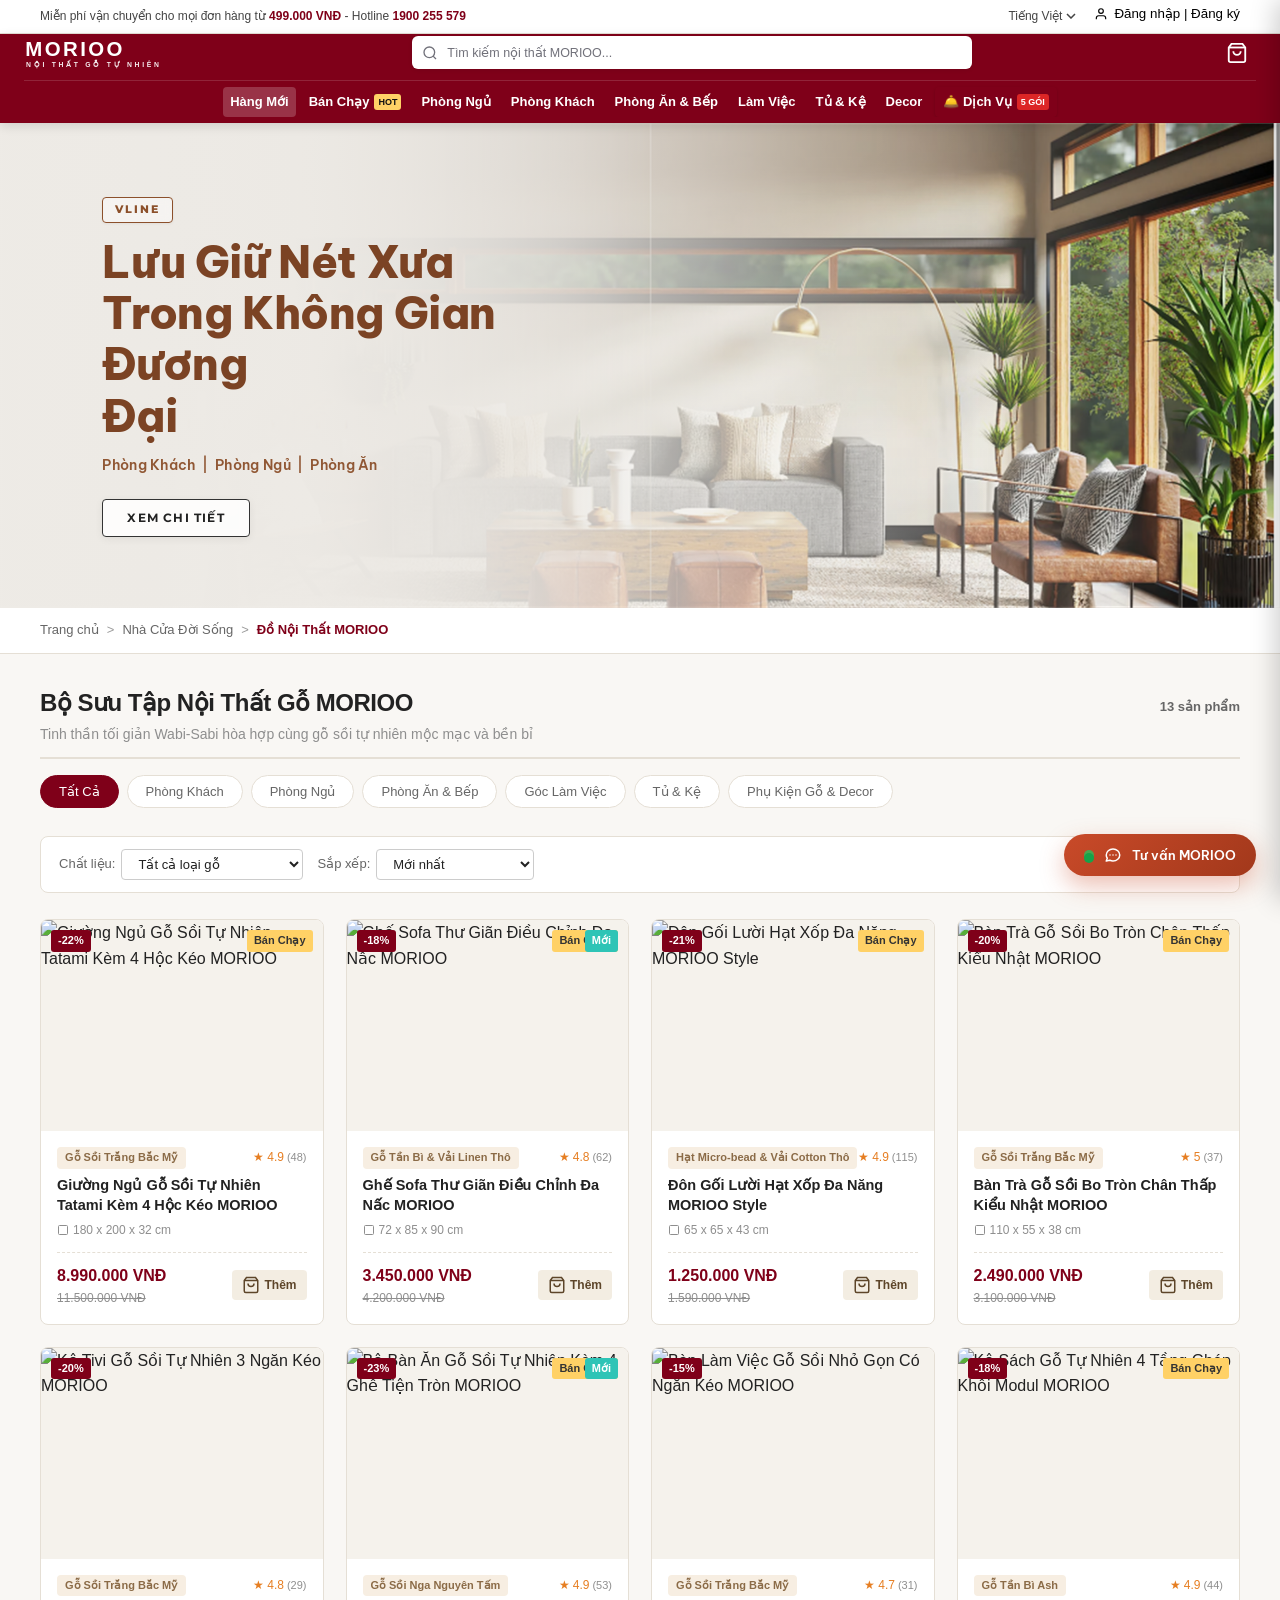
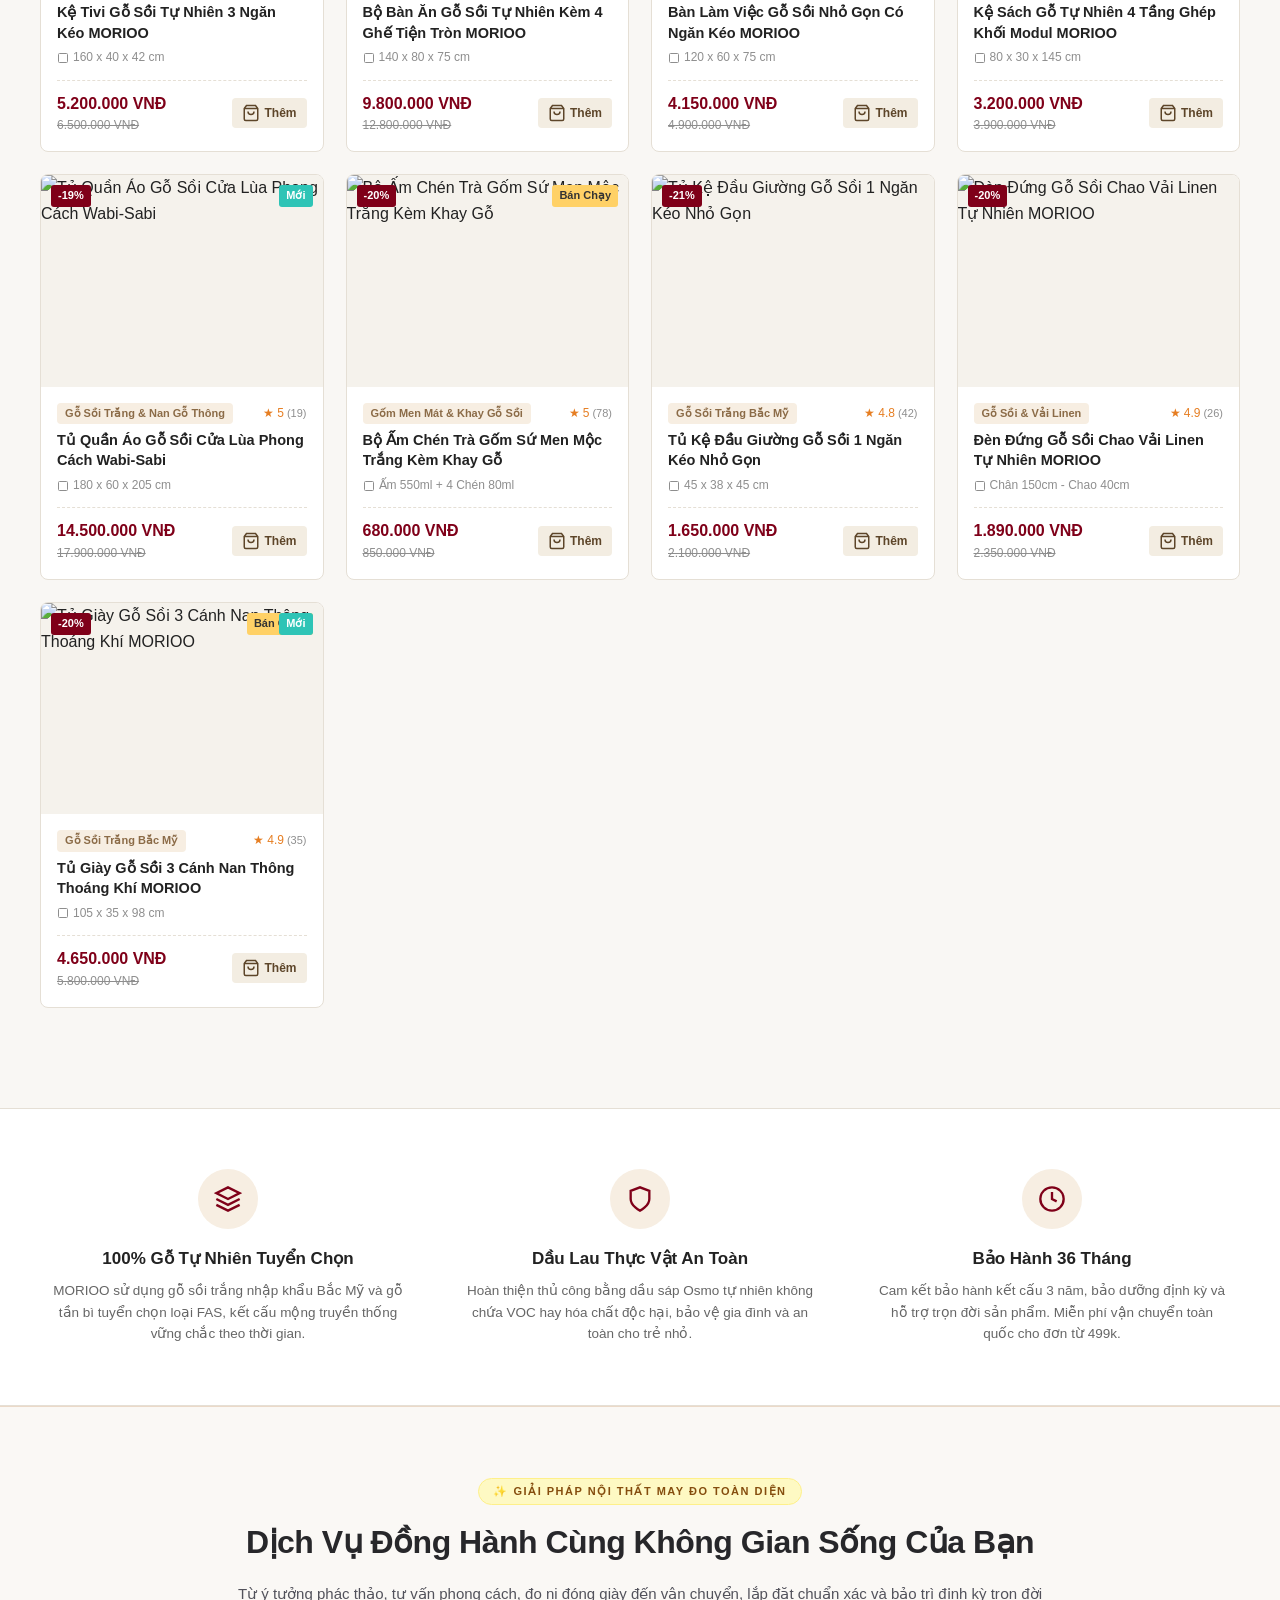
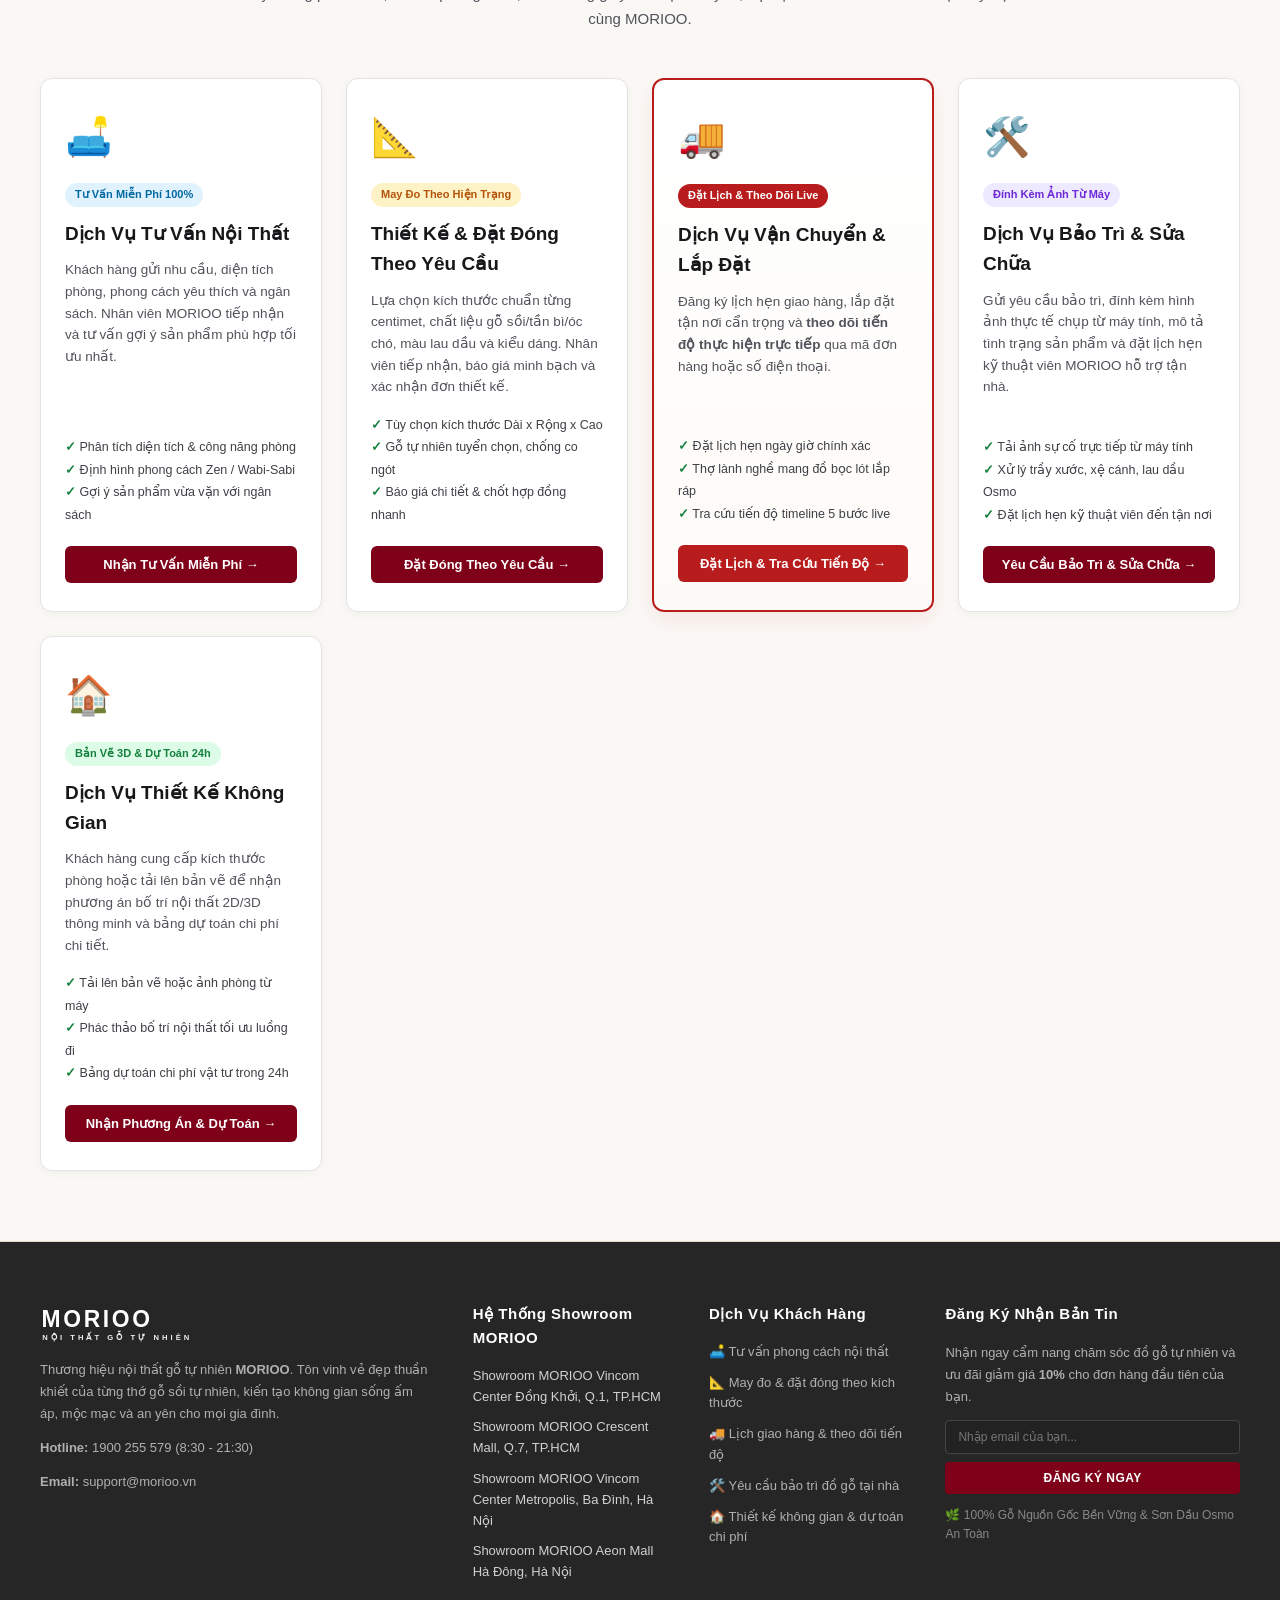
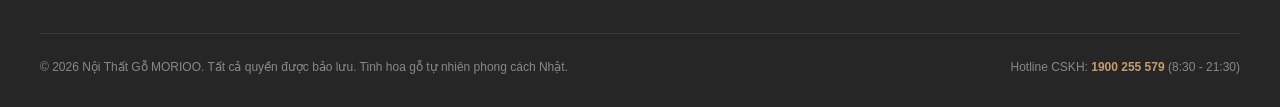
==== index.html @ edd8e212 "fix: resolve customer order showing staff identity across admin and staff portals" ====
<!DOCTYPE html>
<html lang="vi">
<head>
    <meta charset="UTF-8">
    <meta name="viewport" content="width=device-width, initial-scale=1.0">
    <title>MORIOO - Nội Thất Gỗ Tự Nhiên Chuẩn Phong Cách Tối Giản</title>
    <meta name="description" content="Khám phá bộ sưu tập nội thất gỗ sồi tự nhiên MORIOO phong cách tối giản Wabi-Sabi: giường ngủ tatami, ghế thư giãn, bàn trà, kệ tivi. Kết nối trực tiếp cơ sở dữ liệu Supabase Cloud toàn cầu.">
    <link rel="icon" type="image/svg+xml" href="assets/images/logo-morioo.svg">
    
    <!-- Google Fonts: Be Vietnam Pro & Montserrat for crisp Vietnamese typography -->
    <link rel="preconnect" href="https://fonts.googleapis.com">
    <link rel="preconnect" href="https://fonts.gstatic.com" crossorigin>
    <link href="https://fonts.googleapis.com/css2?family=Be+Vietnam+Pro:wght@400;500;600;700;800;900&family=Montserrat:wght@500;600;700;800;900&display=swap" rel="stylesheet">

    <!-- CSS Stylesheets -->
    <link rel="stylesheet" href="css/style.css">
    <link rel="stylesheet" href="css/components.css">

    <!-- Supabase JS Library (Chính thức qua CDN để kết nối Database Cloud) -->
    <script src="https://cdn.jsdelivr.net/npm/@supabase/supabase-js@2"></script>
</head>
<body>

    <!-- ==============================================================================
         1. TOP ANNOUNCEMENT BAR
         ============================================================================== -->
    <aside class="top-bar">
        <div class="container">
            <div class="top-announcement">
                <span>Miễn phí vận chuyển cho mọi đơn hàng từ <span class="highlight">499.000 VNĐ</span> - Hotline <a href="tel:1900255579" class="highlight">1900 255 579</a></span>
            </div>
            <div class="top-bar-right">
                <div class="top-lang-select" title="Chọn ngôn ngữ">
                    <span>Tiếng Việt</span>
                    <svg width="10" height="6" viewBox="0 0 10 6" fill="none" stroke="currentColor" stroke-width="1.5">
                        <path d="M1 1L5 5L9 1"/>
                    </svg>
                </div>
                <div class="top-auth-wrapper" id="topAuthWrapper">
                    <!-- Nút khi chưa đăng nhập -->
                    <button class="top-auth-link btn-open-auth-modal" id="btnOpenAuthModal" data-role="customer" title="Đăng nhập hoặc Đăng ký">
                        <svg width="14" height="14" viewBox="0 0 24 24" fill="none" stroke="currentColor" stroke-width="2">
                            <path d="M20 21v-2a4 4 0 0 0-4-4H8a4 4 0 0 0-4 4v2"></path>
                            <circle cx="12" cy="7" r="4"></circle>
                        </svg>
                        <span>Đăng nhập | Đăng ký</span>
                    </button>

                    <!-- Dropdown khi đã đăng nhập -->
                    <div class="user-dropdown" id="userDropdown" style="display:none;">
                        <button class="user-dropdown-btn" id="userDropdownBtn">
                            <span id="userRoleIcon">👤</span>
                            <span id="userDisplayName">Khách hàng</span>
                            <span class="user-badge" id="userRoleBadge">Khách</span>
                            <svg width="9" height="5" viewBox="0 0 10 6" fill="none" stroke="currentColor" stroke-width="1.5"><path d="M1 1L5 5L9 1"/></svg>
                        </button>
                        <div class="user-dropdown-menu" id="userDropdownMenu">
                            <!-- Khách hàng -->
                            <div id="customerMenuLinks">
                                <a href="#" id="btnOpenCustomerOrders">📦 Đơn hàng của tôi</a>
                            </div>
                            <!-- Nhân viên -->
                            <div id="staffMenuLinks" style="display:none;">
                                <a href="staff.html" style="font-weight:700; color:#0284c7;">💼 Đến Trang Nhân Viên</a>
                            </div>
                            <!-- Admin tối cao (Chỉ Admin mới thấy khi đăng nhập) -->
                            <div id="adminMenuLinks" style="display:none;">
                                <a href="admin.html" style="font-weight:700; color:var(--brand-red);">👑 Đến Trang Quản Trị Admin</a>
                                <a href="staff.html" style="color:#0284c7;">💼 Chuyển Xem Cổng Nhân Viên</a>
                                <a href="#" class="btn-open-supabase-setup" style="color:#555; font-size:12px; display:block; margin-top:4px;">⚙️ Cấu Hình Database Cloud</a>
                            </div>
                            <div class="dropdown-divider"></div>
                            <a href="#" id="btnLogout">Đăng xuất</a>
                        </div>
                    </div>
                </div>
            </div>
        </div>
    </aside>

    <!-- ==============================================================================
         2. MAIN RED HEADER BAR (MÀU ĐỎ ĐẶC TRƯNG MORIOO)
         ============================================================================== -->
    <header class="main-header">
        <div class="container header-inner">
            <!-- Brand Logo MORIOO -->
            <a href="#" class="brand-logo" title="MORIOO - Nội Thất Gỗ Tự Nhiên">
                <img src="assets/images/logo-morioo.svg" alt="MORIOO Logo" width="165" height="42">
            </a>

            <!-- Navigation Links -->
            <nav>
                <ul class="nav-menu">
                    <li><a href="#catalog" class="nav-link-item active" data-category="all">Hàng Mới</a></li>
                    <li><a href="#catalog" class="nav-link-item" data-category="phong-khach">Bán Chạy <span class="badge-hot">HOT</span></a></li>
                    <li><a href="#catalog" class="nav-link-item" data-category="phong-ngu">Phòng Ngủ</a></li>
                    <li><a href="#catalog" class="nav-link-item" data-category="phong-khach">Phòng Khách</a></li>
                    <li><a href="#catalog" class="nav-link-item" data-category="phong-an">Phòng Ăn & Bếp</a></li>
                    <li><a href="#catalog" class="nav-link-item" data-category="lam-viec">Làm Việc</a></li>
                    <li><a href="#catalog" class="nav-link-item" data-category="tu-ke">Tủ & Kệ</a></li>
                    <li><a href="#catalog" class="nav-link-item" data-category="decor">Decor</a></li>
                    <li><a href="#servicesSection" class="nav-link-item nav-services-pill">🛎️ Dịch Vụ <span class="badge-hot" style="background:#dc2626; color:#fff;">5 GÓI</span></a></li>
                </ul>
            </nav>

            <!-- Search Bar -->
            <div class="header-search">
                <span class="search-icon-left">
                    <svg width="16" height="16" viewBox="0 0 24 24" fill="none" stroke="currentColor" stroke-width="2">
                        <circle cx="11" cy="11" r="8"></circle>
                        <line x1="21" y1="21" x2="16.65" y2="16.65"></line>
                    </svg>
                </span>
                <input type="text" id="searchInput" class="search-input-box" placeholder="Tìm kiếm nội thất MORIOO..." autocomplete="off">
                <button type="button" id="searchClear" class="search-clear-btn" title="Xóa tìm kiếm">×</button>
            </div>

            <!-- Header Actions -->
            <div class="header-actions">
                <button class="btn-header-cart btn-cart-toggle" title="Giỏ hàng">
                    <svg width="22" height="22" viewBox="0 0 24 24" fill="none" stroke="currentColor" stroke-width="2">
                        <path d="M6 2L3 6v14a2 2 0 0 0 2 2h14a2 2 0 0 0 2-2V6l-3-4z"></path>
                        <line x1="3" y1="6" x2="21" y2="6"></line>
                        <path d="M16 10a4 4 0 0 1-8 0"></path>
                    </svg>
                    <span class="cart-count-badge" id="headerCartBadge">0</span>
                </button>
            </div>
        </div>
    </header>

    <!-- ==============================================================================
         3. HERO ROOM SHOWCASE (BỘ SƯU TẬP VLINE - LƯU GIỮ NÉT XƯA TRONG KHÔNG GIAN ĐƯƠNG ĐẠI)
         ============================================================================== -->
    <section class="hero-showcase" id="heroShowcase">
        <div class="hero-banner-container">
            <!-- Background Image -->
            <img src="assets/images/hero-room-banner.png" alt="Không gian phòng khách nội thất đương đại MORIOO - Lưu giữ nét xưa trong không gian đương đại" class="hero-banner-img">
            
            <!-- Soft mist gradient overlay -->
            <div class="hero-gradient-overlay"></div>

            <!-- Content Card overlay (Crisp typography & Interactive button) -->
            <div class="hero-content-overlay">
                <div class="hero-text-card">
                    <!-- VLINE Badge -->
                    <div class="hero-vline-badge">VLINE</div>

                    <!-- Main Heading (Crisp & High-Contrast) -->
                    <h1 class="hero-headline">
                        Lưu Giữ Nét Xưa<br>
                        Trong Không Gian Đương<br>
                        Đại
                    </h1>

                    <!-- Categories / Subtitle -->
                    <p class="hero-subline">
                        Phòng Khách &nbsp;|&nbsp; Phòng Ngủ &nbsp;|&nbsp; Phòng Ăn
                    </p>

                    <!-- Interactive Action Button (Crisp & Hover Effect) -->
                    <div class="hero-action-row">
                        <a href="#catalogSection" class="hero-cta-btn" id="heroCtaBtn">
                            XEM CHI TIẾT
                        </a>
                    </div>
                </div>
            </div>
        </div>
    </section>

    <!-- ==============================================================================
         4. BREADCRUMB
         ============================================================================== -->
    <div class="breadcrumb-section">
        <div class="container">
            <nav class="breadcrumb-list">
                <a href="#">Trang chủ</a>
                <span class="breadcrumb-sep">&gt;</span>
                <a href="#">Nhà Cửa Đời Sống</a>
                <span class="breadcrumb-sep">&gt;</span>
                <span class="breadcrumb-current">Đồ Nội Thất MORIOO</span>
            </nav>
        </div>
    </div>

    <!-- ==============================================================================
         6. CATALOG & PRODUCT GRID
         ============================================================================== -->
    <main class="catalog-section" id="catalogSection">
        <div class="container">
            <!-- Header Catalog -->
            <div class="catalog-header">
                <div class="catalog-title-row">
                    <div>
                        <h1 class="catalog-title">Bộ Sưu Tập Nội Thất Gỗ MORIOO</h1>
                        <p class="catalog-subtitle">Tinh thần tối giản Wabi-Sabi hòa hợp cùng gỗ sồi tự nhiên mộc mạc và bền bỉ</p>
                    </div>
                    <span class="product-count-label" id="productCount">12 sản phẩm</span>
                </div>

                <!-- Category Tabs -->
                <div class="category-tabs-bar">
                    <button class="cat-tab active" data-category="all">Tất Cả</button>
                    <button class="cat-tab" data-category="phong-khach">Phòng Khách</button>
                    <button class="cat-tab" data-category="phong-ngu">Phòng Ngủ</button>
                    <button class="cat-tab" data-category="phong-an">Phòng Ăn & Bếp</button>
                    <button class="cat-tab" data-category="lam-viec">Góc Làm Việc</button>
                    <button class="cat-tab" data-category="tu-ke">Tủ & Kệ</button>
                    <button class="cat-tab" data-category="decor">Phụ Kiện Gỗ & Decor</button>
                </div>

                <!-- Controls Bar -->
                <div class="catalog-controls">
                    <div class="filter-group">
                        <div class="filter-item">
                            <span>Chất liệu:</span>
                            <select id="woodTypeFilter" class="filter-select">
                                <option value="all">Tất cả loại gỗ</option>
                                <option value="Sồi">Gỗ Sồi Trắng Bắc Mỹ</option>
                                <option value="Tần Bì">Gỗ Tần Bì Ash</option>
                                <option value="Thông">Gỗ Thông Tự Nhiên</option>
                                <option value="Linen">Vải Linen & Cotton Thô</option>
                            </select>
                        </div>
                        <div class="filter-item">
                            <span>Sắp xếp:</span>
                            <select id="sortSelect" class="filter-select">
                                <option value="default">Mới nhất</option>
                                <option value="bestseller">Bán chạy nhất</option>
                                <option value="price-asc">Giá: Thấp đến Cao</option>
                                <option value="price-desc">Giá: Cao đến Thấp</option>
                                <option value="rating">Đánh giá cao nhất</option>
                            </select>
                        </div>
                    </div>

                    
                </div>
            </div>

            <!-- Product Grid Container -->
            <div class="product-grid" id="productGrid">
                <!-- Tự động kết xuất bởi app.js -->
            </div>
        </div>
    </main>

    <!-- ==============================================================================
         7. PHILOSOPHY SECTION (TRIẾT LÝ GỖ MORIOO)
         ============================================================================== -->
    <section class="philosophy-section">
        <div class="container">
            <div class="philosophy-grid">
                <div class="philo-item">
                    <div class="philo-icon">
                        <svg width="28" height="28" viewBox="0 0 24 24" fill="none" stroke="currentColor" stroke-width="2">
                            <path d="M12 2L2 7l10 5 10-5-10-5zM2 17l10 5 10-5M2 12l10 5 10-5"></path>
                        </svg>
                    </div>
                    <h3>100% Gỗ Tự Nhiên Tuyển Chọn</h3>
                    <p>MORIOO sử dụng gỗ sồi trắng nhập khẩu Bắc Mỹ và gỗ tần bì tuyển chọn loại FAS, kết cấu mộng truyền thống vững chắc theo thời gian.</p>
                </div>
                <div class="philo-item">
                    <div class="philo-icon">
                        <svg width="28" height="28" viewBox="0 0 24 24" fill="none" stroke="currentColor" stroke-width="2">
                            <path d="M12 22s8-4 8-10V5l-8-3-8 3v7c0 6 8 10 8 10z"></path>
                        </svg>
                    </div>
                    <h3>Dầu Lau Thực Vật An Toàn</h3>
                    <p>Hoàn thiện thủ công bằng dầu sáp Osmo tự nhiên không chứa VOC hay hóa chất độc hại, bảo vệ gia đình và an toàn cho trẻ nhỏ.</p>
                </div>
                <div class="philo-item">
                    <div class="philo-icon">
                        <svg width="28" height="28" viewBox="0 0 24 24" fill="none" stroke="currentColor" stroke-width="2">
                            <circle cx="12" cy="12" r="10"></circle>
                            <polyline points="12 6 12 12 16 14"></polyline>
                        </svg>
                    </div>
                    <h3>Bảo Hành 36 Tháng</h3>
                    <p>Cam kết bảo hành kết cấu 3 năm, bảo dưỡng định kỳ và hỗ trợ trọn đời sản phẩm. Miễn phí vận chuyển toàn quốc cho đơn từ 499k.</p>
                </div>
            </div>
        </div>
    </section>

    <!-- ==============================================================================
         8. DỊCH VỤ NỘI THẤT MAY ĐO & ĐỒNG HÀNH TOÀN DIỆN CÙNG MORIOO (5 DỊCH VỤ)
         ============================================================================== -->
    <section class="services-suite-section" id="servicesSection" style="padding: 70px 0; background: #faf8f5; border-top: 1px solid #ebd9c8; border-bottom: 1px solid #ebd9c8;">
        <div class="container">
            <div style="text-align: center; max-width: 820px; margin: 0 auto 46px;">
                <span style="display:inline-block; font-size:11px; font-weight:800; letter-spacing:1.5px; text-transform:uppercase; color:#854d0e; background:#fef9c3; border:1px solid #fef08a; padding:4px 14px; border-radius:20px; margin-bottom:12px;">
                    ✨ GIẢI PHÁP NỘI THẤT MAY ĐO TOÀN DIỆN
                </span>
                <h2 style="font-size: 32px; font-weight: 800; color: #27272a; margin-bottom: 12px; letter-spacing: -0.5px;">
                    Dịch Vụ Đồng Hành Cùng Không Gian Sống Của Bạn
                </h2>
                <p style="font-size: 15px; color: #52525b; line-height: 1.7; margin: 0;">
                    Từ ý tưởng phác thảo, tư vấn phong cách, đo ni đóng giày đến vận chuyển, lắp đặt chuẩn xác và bảo trì định kỳ trọn đời cùng MORIOO.
                </p>
            </div>

            <div style="display: grid; grid-template-columns: repeat(auto-fit, minmax(280px, 1fr)); gap: 24px;">
                <!-- Dịch vụ 1: Tư vấn nội thất -->
                <div class="service-suite-card" style="background:#fff; border-radius:12px; border:1px solid #e4e4e7; padding:28px 24px; display:flex; flex-direction:column; box-shadow:0 2px 8px rgba(0,0,0,0.04); transition:all 0.25s ease;">
                    <div style="font-size: 38px; margin-bottom: 16px;">🛋️</div>
                    <span style="display:inline-block; align-self:flex-start; font-size:11px; font-weight:700; color:#0369a1; background:#e0f2fe; padding:3px 10px; border-radius:12px; margin-bottom:12px;">
                        Tư Vấn Miễn Phí 100%
                    </span>
                    <h3 style="font-size: 19px; font-weight: 800; color: #18181b; margin-bottom: 10px;">Dịch Vụ Tư Vấn Nội Thất</h3>
                    <p style="font-size: 13.5px; color: #52525b; line-height: 1.6; margin-bottom: 16px; flex-grow: 1;">
                        Khách hàng gửi nhu cầu, diện tích phòng, phong cách yêu thích và ngân sách. Nhân viên MORIOO tiếp nhận và tư vấn gợi ý sản phẩm phù hợp tối ưu nhất.
                    </p>
                    <ul style="list-style:none; padding:0; margin:0 0 20px; font-size:12.5px; color:#3f3f46; line-height:1.8;">
                        <li><strong style="color:#15803d;">✓</strong> Phân tích diện tích & công năng phòng</li>
                        <li><strong style="color:#15803d;">✓</strong> Định hình phong cách Zen / Wabi-Sabi</li>
                        <li><strong style="color:#15803d;">✓</strong> Gợi ý sản phẩm vừa vặn với ngân sách</li>
                    </ul>
                    <button type="button" onclick="window.openServiceModal('tu-van')" class="btn-brand-primary" style="width:100%; padding:11px; border-radius:6px; font-weight:700; font-size:13px; text-align:center;">
                        Nhận Tư Vấn Miễn Phí →
                    </button>
                </div>

                <!-- Dịch vụ 2: Thiết kế và đặt đóng theo yêu cầu -->
                <div class="service-suite-card" style="background:#fff; border-radius:12px; border:1px solid #e4e4e7; padding:28px 24px; display:flex; flex-direction:column; box-shadow:0 2px 8px rgba(0,0,0,0.04); transition:all 0.25s ease;">
                    <div style="font-size: 38px; margin-bottom: 16px;">📐</div>
                    <span style="display:inline-block; align-self:flex-start; font-size:11px; font-weight:700; color:#b45309; background:#fef3c7; padding:3px 10px; border-radius:12px; margin-bottom:12px;">
                        May Đo Theo Hiện Trạng
                    </span>
                    <h3 style="font-size: 19px; font-weight: 800; color: #18181b; margin-bottom: 10px;">Thiết Kế & Đặt Đóng Theo Yêu Cầu</h3>
                    <p style="font-size: 13.5px; color: #52525b; line-height: 1.6; margin-bottom: 16px; flex-grow: 1;">
                        Lựa chọn kích thước chuẩn từng centimet, chất liệu gỗ sồi/tần bì/óc chó, màu lau dầu và kiểu dáng. Nhân viên tiếp nhận, báo giá minh bạch và xác nhận đơn thiết kế.
                    </p>
                    <ul style="list-style:none; padding:0; margin:0 0 20px; font-size:12.5px; color:#3f3f46; line-height:1.8;">
                        <li><strong style="color:#15803d;">✓</strong> Tùy chọn kích thước Dài x Rộng x Cao</li>
                        <li><strong style="color:#15803d;">✓</strong> Gỗ tự nhiên tuyển chọn, chống co ngót</li>
                        <li><strong style="color:#15803d;">✓</strong> Báo giá chi tiết & chốt hợp đồng nhanh</li>
                    </ul>
                    <button type="button" onclick="window.openServiceModal('dat-dong')" class="btn-brand-primary" style="width:100%; padding:11px; border-radius:6px; font-weight:700; font-size:13px; text-align:center;">
                        Đặt Đóng Theo Yêu Cầu →
                    </button>
                </div>

                <!-- Dịch vụ 3: Vận chuyển và lắp đặt -->
                <div class="service-suite-card highlighted" style="background:linear-gradient(180deg, #fff 0%, #fdfbf7 100%); border-radius:12px; border:2px solid #b91c1c; padding:28px 24px; display:flex; flex-direction:column; box-shadow:0 8px 20px rgba(185,28,28,0.08); position:relative; transition:all 0.25s ease;">
                    <div style="font-size: 38px; margin-bottom: 16px;">🚚</div>
                    <span style="display:inline-block; align-self:flex-start; font-size:11px; font-weight:700; color:#fff; background:#b91c1c; padding:3px 10px; border-radius:12px; margin-bottom:12px;">
                        Đặt Lịch & Theo Dõi Live
                    </span>
                    <h3 style="font-size: 19px; font-weight: 800; color: #18181b; margin-bottom: 10px;">Dịch Vụ Vận Chuyển & Lắp Đặt</h3>
                    <p style="font-size: 13.5px; color: #52525b; line-height: 1.6; margin-bottom: 16px; flex-grow: 1;">
                        Đăng ký lịch hẹn giao hàng, lắp đặt tận nơi cẩn trọng và <strong>theo dõi tiến độ thực hiện trực tiếp</strong> qua mã đơn hàng hoặc số điện thoại.
                    </p>
                    <ul style="list-style:none; padding:0; margin:0 0 20px; font-size:12.5px; color:#3f3f46; line-height:1.8;">
                        <li><strong style="color:#15803d;">✓</strong> Đặt lịch hẹn ngày giờ chính xác</li>
                        <li><strong style="color:#15803d;">✓</strong> Thợ lành nghề mang đồ bọc lót lắp ráp</li>
                        <li><strong style="color:#15803d;">✓</strong> Tra cứu tiến độ timeline 5 bước live</li>
                    </ul>
                    <button type="button" onclick="window.openServiceModal('van-chuyen')" class="btn-brand-primary" style="width:100%; padding:11px; border-radius:6px; font-weight:700; font-size:13px; text-align:center; background:#b91c1c;">
                        Đặt Lịch & Tra Cứu Tiến Độ →
                    </button>
                </div>

                <!-- Dịch vụ 4: Bảo trì và sửa chữa -->
                <div class="service-suite-card" style="background:#fff; border-radius:12px; border:1px solid #e4e4e7; padding:28px 24px; display:flex; flex-direction:column; box-shadow:0 2px 8px rgba(0,0,0,0.04); transition:all 0.25s ease;">
                    <div style="font-size: 38px; margin-bottom: 16px;">🛠️</div>
                    <span style="display:inline-block; align-self:flex-start; font-size:11px; font-weight:700; color:#6d28d9; background:#ede9fe; padding:3px 10px; border-radius:12px; margin-bottom:12px;">
                        Đính Kèm Ảnh Từ Máy
                    </span>
                    <h3 style="font-size: 19px; font-weight: 800; color: #18181b; margin-bottom: 10px;">Dịch Vụ Bảo Trì & Sửa Chữa</h3>
                    <p style="font-size: 13.5px; color: #52525b; line-height: 1.6; margin-bottom: 16px; flex-grow: 1;">
                        Gửi yêu cầu bảo trì, đính kèm hình ảnh thực tế chụp từ máy tính, mô tả tình trạng sản phẩm và đặt lịch hẹn kỹ thuật viên MORIOO hỗ trợ tận nhà.
                    </p>
                    <ul style="list-style:none; padding:0; margin:0 0 20px; font-size:12.5px; color:#3f3f46; line-height:1.8;">
                        <li><strong style="color:#15803d;">✓</strong> Tải ảnh sự cố trực tiếp từ máy tính</li>
                        <li><strong style="color:#15803d;">✓</strong> Xử lý trầy xước, xệ cánh, lau dầu Osmo</li>
                        <li><strong style="color:#15803d;">✓</strong> Đặt lịch hẹn kỹ thuật viên đến tận nơi</li>
                    </ul>
                    <button type="button" onclick="window.openServiceModal('bao-tri')" class="btn-brand-primary" style="width:100%; padding:11px; border-radius:6px; font-weight:700; font-size:13px; text-align:center;">
                        Yêu Cầu Bảo Trì & Sửa Chữa →
                    </button>
                </div>

                <!-- Dịch vụ 5: Thiết kế không gian -->
                <div class="service-suite-card" style="background:#fff; border-radius:12px; border:1px solid #e4e4e7; padding:28px 24px; display:flex; flex-direction:column; box-shadow:0 2px 8px rgba(0,0,0,0.04); transition:all 0.25s ease;">
                    <div style="font-size: 38px; margin-bottom: 16px;">🏠</div>
                    <span style="display:inline-block; align-self:flex-start; font-size:11px; font-weight:700; color:#15803d; background:#dcfce7; padding:3px 10px; border-radius:12px; margin-bottom:12px;">
                        Bản Vẽ 3D & Dự Toán 24h
                    </span>
                    <h3 style="font-size: 19px; font-weight: 800; color: #18181b; margin-bottom: 10px;">Dịch Vụ Thiết Kế Không Gian</h3>
                    <p style="font-size: 13.5px; color: #52525b; line-height: 1.6; margin-bottom: 16px; flex-grow: 1;">
                        Khách hàng cung cấp kích thước phòng hoặc tải lên bản vẽ để nhận phương án bố trí nội thất 2D/3D thông minh và bảng dự toán chi phí chi tiết.
                    </p>
                    <ul style="list-style:none; padding:0; margin:0 0 20px; font-size:12.5px; color:#3f3f46; line-height:1.8;">
                        <li><strong style="color:#15803d;">✓</strong> Tải lên bản vẽ hoặc ảnh phòng từ máy</li>
                        <li><strong style="color:#15803d;">✓</strong> Phác thảo bố trí nội thất tối ưu luồng đi</li>
                        <li><strong style="color:#15803d;">✓</strong> Bảng dự toán chi phí vật tư trong 24h</li>
                    </ul>
                    <button type="button" onclick="window.openServiceModal('thiet-ke-khong-gian')" class="btn-brand-primary" style="width:100%; padding:11px; border-radius:6px; font-weight:700; font-size:13px; text-align:center;">
                        Nhận Phương Án & Dự Toán →
                    </button>
                </div>
            </div>
        </div>
    </section>

    <!-- ==============================================================================
         9. FOOTER
         ============================================================================== -->
    <footer class="main-footer">
        <div class="container">
            <div class="footer-grid">
                <div class="footer-col">
                    <div style="margin-bottom: 14px;">
                        <img src="assets/images/logo-morioo.svg" alt="MORIOO" width="160">
                    </div>
                    <p>Thương hiệu nội thất gỗ tự nhiên <strong>MORIOO</strong>. Tôn vinh vẻ đẹp thuần khiết của từng thớ gỗ sồi tự nhiên, kiến tạo không gian sống ấm áp, mộc mạc và an yên cho mọi gia đình.</p>
                    <p><strong>Hotline:</strong> 1900 255 579 (8:30 - 21:30)</p>
                    <p><strong>Email:</strong> support@morioo.vn</p>
                </div>
                <div class="footer-col">
                    <h4>Hệ Thống Showroom MORIOO</h4>
                    <ul class="footer-links">
                        <li>Showroom MORIOO Vincom Center Đồng Khởi, Q.1, TP.HCM</li>
                        <li>Showroom MORIOO Crescent Mall, Q.7, TP.HCM</li>
                        <li>Showroom MORIOO Vincom Center Metropolis, Ba Đình, Hà Nội</li>
                        <li>Showroom MORIOO Aeon Mall Hà Đông, Hà Nội</li>
                    </ul>
                </div>
                <div class="footer-col">
                    <h4>Dịch Vụ Khách Hàng</h4>
                    <ul class="footer-links">
                        <li><a href="javascript:void(0)" onclick="window.openServiceModal('tu-van')">🛋️ Tư vấn phong cách nội thất</a></li>
                        <li><a href="javascript:void(0)" onclick="window.openServiceModal('dat-dong')">📐 May đo & đặt đóng theo kích thước</a></li>
                        <li><a href="javascript:void(0)" onclick="window.openServiceModal('van-chuyen')">🚚 Lịch giao hàng & theo dõi tiến độ</a></li>
                        <li><a href="javascript:void(0)" onclick="window.openServiceModal('bao-tri')">🛠️ Yêu cầu bảo trì đồ gỗ tại nhà</a></li>
                        <li><a href="javascript:void(0)" onclick="window.openServiceModal('thiet-ke-khong-gian')">🏠 Thiết kế không gian & dự toán chi phí</a></li>
                    </ul>
                </div>
                <div class="footer-col">
                    <h4>Đăng Ký Nhận Bản Tin</h4>
                    <p>Nhận ngay cẩm nang chăm sóc đồ gỗ tự nhiên và ưu đãi giảm giá <strong>10%</strong> cho đơn hàng đầu tiên của bạn.</p>
                    <form class="footer-newsletter-form" onsubmit="event.preventDefault(); alert('Cảm ơn bạn đã đăng ký nhận bản tin từ MORIOO!'); this.reset();" style="display:flex; flex-direction:column; gap:8px; margin-top:12px;">
                        <input type="email" required placeholder="Nhập email của bạn..." style="padding:9px 12px; border-radius:4px; border:1px solid #444; background:#222; color:#fff; font-size:12px; outline:none;">
                        <button type="submit" class="btn-brand-primary" style="padding:9px 14px; border-radius:4px; font-weight:700; font-size:12px; letter-spacing:0.5px; text-transform:uppercase;">
                            Đăng Ký Ngay
                        </button>
                    </form>
                    <div style="margin-top:12px; font-size:12px; color:#888;">
                        🌿 100% Gỗ Nguồn Gốc Bền Vững & Sơn Dầu Osmo An Toàn
                    </div>
                </div>
</div>

            <div class="footer-bottom">
                <div>© 2026 Nội Thất Gỗ MORIOO. Tất cả quyền được bảo lưu. Tinh hoa gỗ tự nhiên phong cách Nhật.</div>
                <div>Hotline CSKH: <a href="tel:1900255579" style="color:var(--wood-accent); font-weight:600;">1900 255 579</a> (8:30 - 21:30)</div>
            </div>
        </div>
    </footer>

    <!-- ==============================================================================
         10. CART SLIDE-OVER DRAWER
         ============================================================================== -->
    <div class="cart-overlay" id="cartOverlay"></div>
    <aside class="cart-drawer" id="cartDrawer">
        <div class="cart-drawer-header">
            <h3>Giỏ Hàng MORIOO</h3>
            <button class="btn-close-drawer" id="closeCartBtn">×</button>
        </div>

        <!-- Free shipping progress -->
        <div class="free-shipping-bar-wrap">
            <div class="shipping-bar-bg">
                <div class="shipping-bar-fill" id="shippingProgressBar" style="width: 0%;"></div>
            </div>
            <div class="shipping-progress-text" id="shippingProgressMsg">
                Mua thêm 499.000 VNĐ để được Miễn phí vận chuyển!
            </div>
        </div>

        <div class="cart-drawer-body" id="cartDrawerItems">
            <!-- Items injected by JS -->
        </div>

        <div class="cart-drawer-footer">
            <form id="couponForm" class="coupon-section">
                <input type="text" id="couponInput" class="coupon-input" placeholder="Mã giảm giá (VD: MORIOO10, GOXANH)">
                <button type="submit" class="btn-apply-coupon">Áp dụng</button>
            </form>
            <div id="couponMessage" class="coupon-msg"></div>

            <div class="cart-summary-line">
                <span>Tạm tính:</span>
                <strong id="cartDrawerSubtotal">0 VNĐ</strong>
            </div>
            <div class="cart-summary-line">
                <span>Giảm giá:</span>
                <span id="cartDrawerDiscount">-0 VNĐ</span>
            </div>
            <div class="cart-summary-line">
                <span>Phí vận chuyển:</span>
                <span id="cartDrawerShipping">Miễn phí</span>
            </div>
            <div class="cart-summary-line total">
                <span>Tổng cộng:</span>
                <span id="cartDrawerTotal">0 VNĐ</span>
            </div>

            <button class="btn-checkout-drawer" id="btnProceedCheckout">
                Tiến Hành Đặt Hàng →
            </button>
        </div>
    </aside>

    <!-- ==============================================================================
         11. PRODUCT DETAIL MODAL
         ============================================================================== -->
    <div class="custom-modal" id="productDetailModal">
        <div class="modal-dialog">
            <span class="modal-close-x" id="closeProductModal">&times;</span>
            <div id="productModalContent">
                <!-- Nội dung chi tiết được inject bởi app.js -->
            </div>
        </div>
    </div>

    <!-- ==============================================================================
         12. CHECKOUT MODAL (ĐẶT HÀNG LƯU SUPABASE)
         ============================================================================== -->
    <div class="custom-modal" id="checkoutModal">
        <div class="modal-dialog" style="max-width: 820px;">
            <span class="modal-close-x" id="closeCheckoutModal">&times;</span>
            <div class="checkout-modal-body">
                <h2 style="font-size:20px; font-weight:700; margin-bottom:20px; border-bottom:1px solid #eee; padding-bottom:12px;">
                    Thông Tin Giao Hàng & Thanh Toán MORIOO
                </h2>

                <form id="checkoutForm">
                    <div id="checkoutRoleNotice" style="display:none;"></div>
                    <div class="checkout-grid">
                        <div class="checkout-fields-col">
                            <div class="form-group">
                                <label for="customerName">Họ và tên người nhận (Khách Hàng) *</label>
                                <input type="text" id="customerName" class="form-control" required placeholder="Nguyễn Văn A">
                            </div>

                            <div style="display:grid; grid-template-columns:1fr 1fr; gap:12px;">
                                <div class="form-group">
                                    <label for="customerPhone">Số điện thoại người nhận *</label>
                                    <input type="tel" id="customerPhone" class="form-control" required placeholder="0912 345 678">
                                </div>
                                <div class="form-group">
                                    <label for="customerEmail">Email</label>
                                    <input type="email" id="customerEmail" class="form-control" placeholder="email@gmail.com">
                                </div>
                            </div>

                            <div class="form-group">
                                <label for="customerAddress">Địa chỉ nhận hàng chi tiết *</label>
                                <input type="text" id="customerAddress" class="form-control" required placeholder="Số nhà, ngõ/tên đường, Phường/Xã">
                            </div>

                            <div class="form-group">
                                <label for="customerCity">Tỉnh / Thành phố *</label>
                                <input type="text" id="customerCity" class="form-control" required placeholder="Hà Nội, TP.HCM, Đà Nẵng...">
                            </div>

                            <div class="form-group">
                                <label for="orderNote">Ghi chú giao hàng (nếu có)</label>
                                <textarea id="orderNote" class="form-control" rows="2" placeholder="Giao hàng giờ hành chính, gọi trước khi giao..."></textarea>
                            </div>

                            <div class="form-group">
                                <label>Phương thức thanh toán:</label>
                                <div class="payment-options-wrap">
                                    <label class="pay-opt">
                                        <input type="radio" name="paymentMethod" value="cod" checked>
                                        <div>
                                            <strong>Thanh toán khi nhận hàng (COD)</strong>
                                            <div style="font-size:11.5px; color:#777;">Kiểm tra hàng rồi thanh toán tiền mặt cho bưu tá</div>
                                        </div>
                                    </label>

                                    <label class="pay-opt">
                                        <input type="radio" name="paymentMethod" value="bank_transfer">
                                        <div>
                                            <strong>Chuyển khoản Ngân Hàng / Quét mã VietQR</strong>
                                            <div style="font-size:11.5px; color:#777;">Quét mã QR tự động điền số tiền và nội dung</div>
                                        </div>
                                    </label>
                                </div>

                                <div id="vietQrSection" class="vietqr-box" style="display:none;">
                                    <p style="font-size:12.5px; font-weight:600; color:#333;">Quét mã VietQR bằng ứng dụng Ngân hàng hoặc MoMo:</p>
                                    <img id="vietQrImage" src="" alt="Mã VietQR thanh toán MORIOO">
                                    <p style="font-size:11px; color:#777;">Ngân hàng Quân Đội (MB Bank) - STK: 0988888888 - Chủ TK: NỘI THẤT MORIOO</p>
                                </div>
                            </div>
                        </div>

                        <!-- Summary Column -->
                        <div class="checkout-summary-col">
                            <div class="checkout-summary-card">
                                <h3 style="font-size:15px; font-weight:700; margin-bottom:14px;">Đơn Hàng Của Bạn</h3>
                                <div id="checkoutItemsSummary" style="max-height:220px; overflow-y:auto; margin-bottom:14px;"></div>
                                
                                <div style="border-top:1px dashed #d1c7b7; padding-top:12px; margin-top:12px;">
                                    <div class="checkout-sum-row" style="font-size:16px;">
                                        <strong>Tổng thanh toán:</strong>
                                        <strong id="checkoutTotalSummary" style="color:var(--brand-red);">0 VNĐ</strong>
                                    </div>
                                    <p style="font-size:11px; color:#777; margin-top:6px;">Cam kết bảo mật thông tin đơn hàng & giao hàng miễn phí từ 499.000 VNĐ.</p>
                                </div>

                                <button type="submit" id="btnSubmitOrder" class="btn-brand-primary" style="width:100%; margin-top:16px; padding:12px;">
                                    Hoàn Tất Đặt Hàng
                                </button>
                            </div>
                        </div>
                    </div>
                </form>
            </div>
        </div>
    </div>

    <!-- ==============================================================================
         13. ORDER SUCCESS MODAL
         ============================================================================== -->
    <div class="custom-modal" id="orderSuccessModal">
        <div class="modal-dialog" style="max-width: 520px; text-align:center; padding:36px 24px;">
            <div style="width:64px; height:64px; background:#e8f5e9; color:#2e7d32; border-radius:50%; display:flex; align-items:center; justify-content:center; margin:0 auto 16px;">
                <svg width="34" height="34" viewBox="0 0 24 24" fill="none" stroke="currentColor" stroke-width="2.5">
                    <polyline points="20 6 9 17 4 12"></polyline>
                </svg>
            </div>
            <h2 style="font-size:22px; font-weight:700; margin-bottom:8px;">Đặt Hàng Thành Công!</h2>
            <p style="font-size:14px; color:#555; margin-bottom:18px;">
                Cảm ơn bạn <strong id="successCustomerName"></strong> đã lựa chọn nội thất gỗ tự nhiên của MORIOO.
            </p>

            <div style="background:#fbf9f6; border:1px solid #e5dfd5; border-radius:6px; padding:14px; margin-bottom:18px; text-align:left; font-size:13px;">
                <div style="display:flex; justify-content:space-between; margin-bottom:6px;">
                    <span style="color:#777;">Mã đơn hàng:</span>
                    <strong id="successOrderCode" style="color:var(--brand-red);"></strong>
                </div>
                <div style="display:flex; justify-content:space-between; margin-bottom:6px;">
                    <span style="color:#777;">Tổng tiền:</span>
                    <strong id="successTotalAmount"></strong>
                </div>
                <div id="successCloudNote" style="margin-top:10px;"></div>
            </div>

            <button class="btn-brand-primary" id="closeSuccessModal" style="width:100%;">
                Tiếp Tục Mua Sắm
            </button>
        </div>
    </div>

    <!-- ==============================================================================
         14. SUPABASE CONFIGURATION MODAL
         ============================================================================== -->
    <div class="custom-modal" id="supabaseSetupModal">
        <div class="modal-dialog" style="max-width: 640px;">
            <span class="modal-close-x" id="closeSupabaseModal">&times;</span>
            <div class="supabase-setup-content">
                <div style="display:flex; align-items:center; gap:10px; margin-bottom:14px;">
                    <svg width="28" height="28" viewBox="0 0 24 24" fill="none" stroke="var(--brand-red)" stroke-width="2">
                        <ellipse cx="12" cy="5" rx="9" ry="3"></ellipse>
                        <path d="M21 12c0 1.66-4 3-9 3s-9-1.34-9-3"></path>
                        <path d="M3 5v14c0 1.66 4 3 9 3s9-1.34 9-3V5"></path>
                    </svg>
                    <h2 style="font-size:19px; font-weight:700;">Kết Nối Database Supabase Cho MORIOO</h2>
                </div>

                <div class="supabase-badge-guide">
                    <strong>💡 Để ai trên internet cũng xem được:</strong><br>
                    1. Tạo Project miễn phí tại <a href="https://supabase.com" target="_blank" style="color:#1b5e20; text-decoration:underline; font-weight:700;">supabase.com</a><br>
                    2. Mở mục <strong>SQL Editor</strong> và chạy toàn bộ mã trong file <code>supabase-schema.sql</code> (đã tạo sẵn trong thư mục dự án).<br>
                    3. Lấy <strong>Project URL</strong> và <strong>Anon Key</strong> dán vào bên dưới rồi nhấn "Kiểm tra kết nối".
                </div>

                <form id="supabaseSetupForm">
                    <div class="form-group">
                        <label for="inputSupabaseUrl">Supabase Project URL *</label>
                        <input type="url" id="inputSupabaseUrl" class="form-control" placeholder="https://xxxxxxxx.supabase.co" required>
                    </div>

                    <div class="form-group">
                        <label for="inputSupabaseKey">Supabase Anon (Public) Key *</label>
                        <textarea id="inputSupabaseKey" class="form-control" rows="3" placeholder="eyJhbGciOiJIUzI1NiIsInR5cCI6IkpXVCJ9..." required></textarea>
                        <small style="color:#777; font-size:11px;">Đây là Public Anon Key an toàn dùng trực tiếp ở phía trình duyệt người xem.</small>
                    </div>

                    <div id="supabaseTestResult" class="test-result"></div>

                    <div style="display:flex; gap:10px; margin-top:20px;">
                        <button type="button" id="btnTestSupabase" class="btn-brand-outline" style="flex:1; border:1px solid #777; padding:10px; border-radius:4px; font-weight:600;">
                            Kiểm tra kết nối ngay
                        </button>
                        <button type="submit" class="btn-brand-primary" style="flex:1; padding:10px;">
                            Lưu và Sử Dụng
                        </button>
                    </div>
                </form>
            </div>
        </div>
    </div>

    <!-- ==============================================================================
         15. ADMIN MANAGER MODAL (BẢNG QUẢN TRỊ VIÊN MORIOO TỐI CAO)
         ============================================================================== -->
    <div class="custom-modal" id="adminModal">
        <div class="modal-dialog admin-modal-content" style="max-width: 1050px;">
            <span class="modal-close-x" id="closeAdminModal">&times;</span>
            <div style="display:flex; justify-content:space-between; align-items:center; margin-bottom:18px; border-bottom:1px solid var(--border-light); padding-bottom:12px;">
                <div style="display:flex; align-items:center; gap:10px;">
                    <span style="font-size:24px;">👑</span>
                    <div>
                        <h2 style="font-size:20px; font-weight:800; color:var(--text-primary); margin:0;">Bảng Điều Khiển Quản Trị Viên MORIOO (Tối Cao)</h2>
                        <p style="font-size:12px; color:var(--text-muted); margin:0;">Chỉ duy nhất 1 tài khoản Admin có toàn quyền hệ thống, sản phẩm & nhân viên</p>
                    </div>
                </div>
                <div class="supabase-status-badge online">
                    <span class="dot"></span>
                    <span>Database: Đang kết nối</span>
                </div>
            </div>

            <!-- Thống kê tổng quan 4 thẻ số liệu -->
            <div class="admin-stat-cards-grid">
                <div class="stat-card stat-primary">
                    <span class="stat-label">💰 Tổng Doanh Thu</span>
                    <span class="stat-val" id="adminStatRevenue">0 VNĐ</span>
                </div>
                <div class="stat-card">
                    <span class="stat-label">📦 Tổng Đơn Hàng</span>
                    <span class="stat-val" id="adminStatOrders">0 đơn</span>
                </div>
                <div class="stat-card">
                    <span class="stat-label">🪑 Số Sản Phẩm Gỗ</span>
                    <span class="stat-val" id="adminStatProducts">12 sản phẩm</span>
                </div>
                <div class="stat-card">
                    <span class="stat-label">👥 Nhân Sự Đang Làm</span>
                    <span class="stat-val" id="adminStatStaff">1 nhân viên</span>
                </div>
            </div>

            <!-- Tab Menu Admin -->
            <div class="admin-nav-tabs">
                <button class="admin-tab-btn active" data-tab="tabAdminOrders">📦 Quản Lý Đơn Hàng</button>
                <button class="admin-tab-btn" data-tab="tabAdminProducts">🪑 Danh Sách Sản Phẩm</button>
                <button class="admin-tab-btn" data-tab="tabAdminAddProduct">+ Thêm Sản Phẩm Mới</button>
                <button class="admin-tab-btn" data-tab="tabAdminStaff">👥 Quản Lý Nhân Viên</button>
            </div>

            <!-- Tab 1: Đơn Hàng -->
            <div class="admin-tab-pane active" id="tabAdminOrders">
                <div id="adminOrdersList">
                    <!-- Danh sách đơn hàng từ Supabase -->
                </div>
            </div>

            <!-- Tab 2: Danh Sách Sản Phẩm -->
            <div class="admin-tab-pane" id="tabAdminProducts">
                <div id="adminProductsList">
                    <!-- Danh sách sản phẩm -->
                </div>
            </div>

            <!-- Tab 3: Thêm Sản Phẩm Mới -->
            <div class="admin-tab-pane" id="tabAdminAddProduct">
                <form id="formAddProduct" style="max-width:720px;">
                    <div class="form-group">
                        <label>Tên sản phẩm gỗ *</label>
                        <input type="text" id="adminProdName" class="form-control" required placeholder="Bàn trà gỗ sồi tự nhiên MORIOO bo tròn">
                    </div>

                    <div style="display:grid; grid-template-columns:1fr 1fr; gap:12px;">
                        <div class="form-group">
                            <label>Danh mục</label>
                            <select id="adminProdCategory" class="form-control">
                                <option value="phong-khach">Phòng Khách</option>
                                <option value="phong-ngu">Phòng Ngủ</option>
                                <option value="phong-an">Phòng Ăn & Bếp</option>
                                <option value="lam-viec">Góc Làm Việc</option>
                                <option value="decor">Phụ Kiện Gỗ & Decor</option>
                            </select>
                        </div>
                        <div class="form-group">
                            <label>Chất liệu gỗ *</label>
                            <input type="text" id="adminProdWood" class="form-control" required value="Gỗ Sồi Trắng Bắc Mỹ">
                        </div>
                    </div>

                    <div style="display:grid; grid-template-columns:1fr 1fr 1fr; gap:12px;">
                        <div class="form-group">
                            <label>Giá bán (VNĐ) *</label>
                            <input type="number" id="adminProdPrice" class="form-control" required placeholder="2500000">
                        </div>
                        <div class="form-group">
                            <label>Giá gốc (nếu có)</label>
                            <input type="number" id="adminProdOriginalPrice" class="form-control" placeholder="3200000">
                        </div>
                        <div class="form-group">
                            <label>Số lượng tồn kho</label>
                            <input type="number" id="adminProdStock" class="form-control" value="15">
                        </div>
                    </div>

                    <div class="form-group">
                        <label>Kích thước</label>
                        <input type="text" id="adminProdDimensions" class="form-control" placeholder="120 x 60 x 45 cm">
                    </div>

                    <div class="form-group">
                        <label>Link ảnh sản phẩm (URL trực tiếp) *</label>
                        <input type="url" id="adminProdImage" class="form-control" required value="https://images.unsplash.com/photo-1533090161767-e6ffed986c88?auto=format&fit=crop&w=1000&q=80">
                    </div>

                    <div class="form-group">
                        <label>Mô tả ngắn</label>
                        <input type="text" id="adminProdShortDesc" class="form-control" placeholder="Mô tả tóm tắt kiểu dáng, ưu điểm...">
                    </div>

                    <div class="form-group">
                        <label>Mô tả chi tiết</label>
                        <textarea id="adminProdDesc" class="form-control" rows="3" placeholder="Chi tiết kỹ thuật, nước sơn lau dầu Osmo, kết cấu mộng..."></textarea>
                    </div>

                    <button type="submit" class="btn-brand-primary" style="padding:11px 26px;">
                        Lưu Sản Phẩm Vào Database Supabase
                    </button>
                </form>
            </div>

            <!-- Tab 4: Quản Lý Nhân Viên (Chỉ Admin) -->
            <div class="admin-tab-pane" id="tabAdminStaff">
                <div style="display:grid; grid-template-columns:1.3fr 1fr; gap:26px;">
                    <div>
                        <h3 style="font-size:15px; font-weight:700; margin-bottom:12px;">Danh Sách Nhân Viên Hiện Tại</h3>
                        <div id="adminStaffList">
                            <!-- Đổ danh sách nhân viên -->
                        </div>
                    </div>
                    <div style="background:#fbf9f6; border:1px solid var(--border-light); border-radius:8px; padding:18px;">
                        <h3 style="font-size:15px; font-weight:700; margin-bottom:12px; color:var(--text-primary);">+ Cấp Tài Khoản Nhân Viên Mới</h3>
                        <form id="formAddStaff">
                            <div class="form-group">
                                <label>Họ và tên nhân viên *</label>
                                <input type="text" id="staffNewName" class="form-control" required placeholder="Nguyễn Văn B">
                            </div>
                            <div class="form-group">
                                <label>Email đăng nhập *</label>
                                <input type="email" id="staffNewEmail" class="form-control" required placeholder="nhanvien2@morioo.vn">
                            </div>
                            <div class="form-group">
                                <label>Số điện thoại</label>
                                <input type="tel" id="staffNewPhone" class="form-control" placeholder="0901 234 567">
                            </div>
                            <div class="form-group">
                                <label>Mật khẩu khởi tạo *</label>
                                <input type="password" id="staffNewPass" class="form-control" required value="Staff123!">
                            </div>
                            <div class="form-group">
                                <label>Bộ phận / Ca trực</label>
                                <select id="staffNewDept" class="form-control">
                                    <option value="Bán hàng & Chăm sóc khách">Bán hàng & Chăm sóc khách</option>
                                    <option value="Kho & Đóng gói giao hàng">Kho & Đóng gói giao hàng</option>
                                    <option value="Kỹ thuật & Bảo hành gỗ">Kỹ thuật & Bảo hành gỗ</option>
                                </select>
                            </div>
                            <button type="submit" class="btn-brand-primary" style="width:100%; padding:10px;">
                                Cấp Tài Khoản Nhân Viên
                            </button>
                        </form>
                    </div>
                </div>
            </div>
        </div>
    </div>

    <!-- ==============================================================================
         16. STAFF WORKSPACE MODAL (CỔNG TÁC NGHIỆP NHÂN VIÊN MORIOO)
         ============================================================================== -->
    <div class="custom-modal" id="staffModal">
        <div class="modal-dialog admin-modal-content" style="max-width: 950px;">
            <span class="modal-close-x" id="closeStaffModal">&times;</span>
            <div style="display:flex; justify-content:space-between; align-items:center; margin-bottom:16px; border-bottom:1px solid var(--border-light); padding-bottom:12px;">
                <div style="display:flex; align-items:center; gap:10px;">
                    <span style="font-size:24px;">💼</span>
                    <div>
                        <h2 style="font-size:19px; font-weight:800; color:var(--text-primary); margin:0;">Cổng Tác Nghiệp Nhân Viên MORIOO</h2>
                        <p style="font-size:12px; color:var(--text-muted); margin:0;">
                            Nhân viên: <strong id="staffLoggedName" style="color:#0284c7;">Lê Văn Nhân Viên</strong> | Bộ phận: <span id="staffLoggedDept">Xử lý đơn hàng & Kho</span>
                        </p>
                    </div>
                </div>
                <div class="supabase-status-badge online">
                    <span class="dot"></span>
                    <span>Đồng bộ Supabase</span>
                </div>
            </div>

            <!-- Thống kê nhanh của nhân viên -->
            <div style="display:grid; grid-template-columns:1fr 1fr 1fr; gap:12px; margin-bottom:18px;">
                <div style="background:#fffbeb; border:1px solid #fef3c7; border-radius:6px; padding:10px 14px; display:flex; justify-content:space-between; align-items:center;">
                    <span style="font-size:12px; color:#b45309; font-weight:600;">⏳ Đơn mới cần gọi:</span>
                    <strong style="font-size:18px; color:#b45309;" id="staffCountPending">0</strong>
                </div>
                <div style="background:#f5f3ff; border:1px solid #ede9fe; border-radius:6px; padding:10px 14px; display:flex; justify-content:space-between; align-items:center;">
                    <span style="font-size:12px; color:#6d28d9; font-weight:600;">🚚 Đang trên đường giao:</span>
                    <strong style="font-size:18px; color:#6d28d9;" id="staffCountShipping">0</strong>
                </div>
                <div style="background:#f0fdf4; border:1px solid #dcfce7; border-radius:6px; padding:10px 14px; display:flex; justify-content:space-between; align-items:center;">
                    <span style="font-size:12px; color:#15803d; font-weight:600;">✅ Đã giao hoàn tất:</span>
                    <strong style="font-size:18px; color:#15803d;" id="staffCountCompleted">0</strong>
                </div>
            </div>

            <!-- Tab Cổng Nhân Viên -->
            <div class="admin-nav-tabs">
                <button class="staff-tab-btn active" data-tab="tabStaffOrders">📦 Xử Lý Đơn Hàng Mới</button>
                <button class="staff-tab-btn" data-tab="tabStaffInventory">🪑 Tra Cứu Tồn Kho Tư Vấn</button>
            </div>

            <!-- Tab 1 Nhân viên: Xử lý đơn hàng -->
            <div class="staff-tab-pane active" id="tabStaffOrders">
                <div id="staffOrdersList">
                    <!-- Danh sách đơn hàng xử lý nhanh -->
                </div>
            </div>

            <!-- Tab 2 Nhân viên: Tra cứu tồn kho -->
            <div class="staff-tab-pane" id="tabStaffInventory">
                <div id="staffInventoryList">
                    <!-- Tra cứu kho -->
                </div>
            </div>
        </div>
    </div>

    <!-- ==============================================================================
         17. UNIFIED AUTHENTICATION MODAL (GỘP LÀM 1 - TỰ NHẬN DIỆN VAI TRÒ)
         ============================================================================== -->
    <div class="custom-modal" id="authModal">
        <div class="modal-dialog" style="max-width: 480px;">
            <span class="modal-close-x" id="closeAuthModal">&times;</span>
            <div style="padding: 28px 30px;">
                <!-- 2 Tab chính: Đăng Nhập & Đăng Ký Khách Hàng (Gộp làm 1) -->
                <div class="unified-auth-tabs">
                    <div class="unified-auth-tab active" data-mode="login">Đăng Nhập</div>
                    <div class="unified-auth-tab" data-mode="register">Đăng Ký Khách Mới</div>
                </div>

                <!-- 1. Form Đăng Nhập Chung (Tự nhận diện Admin / Nhân viên / Khách hàng) -->
                <div id="paneAuthLogin">
                    <div id="msgUnifiedLogin" class="auth-msg"></div>
                    <form id="formUnifiedLogin">
                        <div class="form-group">
                            <label for="unifiedLoginEmail">Email đăng nhập *</label>
                            <input type="email" id="unifiedLoginEmail" class="form-control" required placeholder="name@morioo.vn hoặc name@gmail.com">
                        </div>
                        <div class="form-group">
                            <label for="unifiedLoginPass">Mật khẩu *</label>
                            <input type="password" id="unifiedLoginPass" class="form-control" required placeholder="••••••••">
                        </div>
                        <button type="submit" id="btnSubmitUnifiedLogin" class="btn-brand-primary" style="width:100%; padding:12px; font-size:14.5px; margin-top:6px;">
                            Đăng Nhập Hệ Thống
                        </button>
                    </form>

                    <!-- Hộp gợi ý tài khoản mẫu -->
                    <div class="auth-tip-box" style="margin-top:20px; font-size:12px; line-height:1.7;">
                        <div style="font-weight:700; margin-bottom:4px; color:var(--text-primary);">💡 Tài khoản thử nghiệm có sẵn:</div>
                        <div>👑 <strong>Admin duy nhất:</strong> <code>admin@morioo.vn</code> / <code>Admin123!</code></div>
                        <div>💼 <strong>Nhân viên:</strong> <code>nhanvien@morioo.vn</code> / <code>Staff123!</code></div>
                        <div>👤 <strong>Khách hàng:</strong> <code>khachhang@gmail.com</code> / <code>Khach123!</code></div>
                    </div>
                </div>

                <!-- 2. Form Đăng Ký Khách Hàng (Tự do tạo tài khoản mua sắm) -->
                <div id="paneAuthRegister" style="display:none;">
                    <div id="msgUnifiedRegister" class="auth-msg"></div>
                    <form id="formUnifiedRegister">
                        <div class="form-group">
                            <label for="regCustName">Họ và tên của bạn *</label>
                            <input type="text" id="regCustName" class="form-control" required placeholder="Nguyễn Văn A">
                        </div>
                        <div class="form-group">
                            <label for="regCustPhone">Số điện thoại *</label>
                            <input type="tel" id="regCustPhone" class="form-control" required placeholder="0912 345 678">
                        </div>
                        <div class="form-group">
                            <label for="regCustEmail">Email nhận thông báo *</label>
                            <input type="email" id="regCustEmail" class="form-control" required placeholder="email@gmail.com">
                        </div>
                        <div style="display:grid; grid-template-columns:1fr 1fr; gap:10px;">
                            <div class="form-group">
                                <label for="regCustPass">Mật khẩu *</label>
                                <input type="password" id="regCustPass" class="form-control" required placeholder="Ít nhất 6 ký tự">
                            </div>
                            <div class="form-group">
                                <label for="regCustPassConfirm">Xác nhận MK *</label>
                                <input type="password" id="regCustPassConfirm" class="form-control" required placeholder="Nhập lại mật khẩu">
                            </div>
                        </div>
                        <button type="submit" id="btnSubmitUnifiedRegister" class="btn-brand-primary" style="width:100%; padding:12px; margin-top:8px;">
                            Tạo Tài Khoản Khách Hàng
                        </button>
                    </form>
                </div>
            </div>
        </div>
    </div>

    <!-- ==============================================================================
         18. CUSTOMER ORDERS MODAL (LỊCH SỬ ĐƠN HÀNG CỦA KHÁCH)
         ============================================================================== -->
    <div class="custom-modal" id="customerOrdersModal">
        <div class="modal-dialog" style="max-width: 650px;">
            <span class="modal-close-x" id="closeCustomerOrdersModal">&times;</span>
            <div style="padding: 26px 30px;">
                <h2 style="font-size: 19px; font-weight: 700; margin-bottom: 16px; border-bottom: 1px solid #eee; padding-bottom: 10px;">
                    📦 Đơn Hàng Của Bạn Tại MORIOO
                </h2>
                <div id="customerOrdersContainer">
                    <!-- Tự động đổ danh sách đơn hàng -->
                </div>
            </div>
        </div>
    </div>


    <!-- ==============================================================================
         20. MODAL 5 DỊCH VỤ NỘI THẤT MORIOO (TƯ VẤN, ĐẶT ĐÓNG, VẬN CHUYỂN, BẢO TRÌ, THIẾT KẾ)
         ============================================================================== -->
    <div class="custom-modal" id="serviceModal" style="display:none; position:fixed; inset:0; background:rgba(0,0,0,0.65); z-index:9999; overflow-y:auto; padding:20px 12px; align-items:center; justify-content:center;">
        <div class="modal-dialog" style="background:#fff; width:100%; max-width:880px; border-radius:14px; box-shadow:0 20px 40px rgba(0,0,0,0.25); overflow:hidden; position:relative; margin:auto;">
            <!-- Header bar -->
            <div style="background:#7f1d1d; color:#fff; padding:18px 24px; display:flex; justify-content:space-between; align-items:center;">
                <div style="display:flex; align-items:center; gap:10px;">
                    <span style="font-size:24px;">🛎️</span>
                    <div>
                        <h2 style="font-size:18px; font-weight:800; margin:0; color:#fff;">Dịch Vụ Khách Hàng MORIOO</h2>
                        <p style="font-size:12px; color:#fecaca; margin:0;">Cam kết phản hồi & tư vấn tận tâm trong vòng 30 - 60 phút</p>
                    </div>
                </div>
                <button type="button" onclick="window.closeServiceModal()" style="background:rgba(255,255,255,0.15); border:none; color:#fff; width:32px; height:32px; border-radius:50%; font-size:18px; cursor:pointer; display:flex; align-items:center; justify-content:center; transition:0.2s;">&times;</button>
            </div>

            <!-- Tab Buttons Bar -->
            <div style="display:flex; background:#f4f4f5; border-bottom:1px solid #e4e4e7; overflow-x:auto; padding:0 8px;">
                <button type="button" class="svc-tab-btn active" data-tab="svcTabConsult" onclick="window.switchServiceModalTab('svcTabConsult')" style="padding:12px 16px; border:none; background:none; font-size:13px; font-weight:700; color:#18181b; border-bottom:3px solid #7f1d1d; cursor:pointer; white-space:nowrap; display:flex; align-items:center; gap:6px;">
                    <span>🛋️</span><span>Tư Vấn Nội Thất</span>
                </button>
                <button type="button" class="svc-tab-btn" data-tab="svcTabCustom" onclick="window.switchServiceModalTab('svcTabCustom')" style="padding:12px 16px; border:none; background:none; font-size:13px; font-weight:600; color:#71717a; border-bottom:3px solid transparent; cursor:pointer; white-space:nowrap; display:flex; align-items:center; gap:6px;">
                    <span>📐</span><span>Đặt Đóng Theo Yêu Cầu</span>
                </button>
                <button type="button" class="svc-tab-btn" data-tab="svcTabDelivery" onclick="window.switchServiceModalTab('svcTabDelivery')" style="padding:12px 16px; border:none; background:none; font-size:13px; font-weight:600; color:#71717a; border-bottom:3px solid transparent; cursor:pointer; white-space:nowrap; display:flex; align-items:center; gap:6px;">
                    <span>🚚</span><span>Vận Chuyển & Tiến Độ</span>
                </button>
                <button type="button" class="svc-tab-btn" data-tab="svcTabMaint" onclick="window.switchServiceModalTab('svcTabMaint')" style="padding:12px 16px; border:none; background:none; font-size:13px; font-weight:600; color:#71717a; border-bottom:3px solid transparent; cursor:pointer; white-space:nowrap; display:flex; align-items:center; gap:6px;">
                    <span>🛠️</span><span>Bảo Trì & Sửa Chữa</span>
                </button>
                <button type="button" class="svc-tab-btn" data-tab="svcTabSpace" onclick="window.switchServiceModalTab('svcTabSpace')" style="padding:12px 16px; border:none; background:none; font-size:13px; font-weight:600; color:#71717a; border-bottom:3px solid transparent; cursor:pointer; white-space:nowrap; display:flex; align-items:center; gap:6px;">
                    <span>🏠</span><span>Thiết Kế Không Gian</span>
                </button>
            </div>

            <div style="padding: 24px 28px; max-height: calc(85vh - 130px); overflow-y: auto;">
                
                <!-- ========================================== -->
                <!-- TAB 1: DỊCH VỤ TƯ VẤN NỘI THẤT -->
                <!-- ========================================== -->
                <div class="svc-tab-pane active" id="svcTabConsult">
                    <div style="background:#f0f9ff; border:1px solid #bae6fd; border-radius:8px; padding:12px 16px; margin-bottom:20px; font-size:12.5px; color:#0369a1; line-height:1.6;">
                        💡 <strong>Chuyên gia MORIOO hỗ trợ:</strong> Hãy gửi gắm diện tích và sở thích của bạn. Chuyên viên thiết kế sẽ liên hệ để tư vấn trực tiếp và gửi phối cảnh gợi ý sản phẩm phù hợp hoàn toàn miễn phí.
                    </div>
                    <form onsubmit="window.handleServiceFormSubmit(event, 'tu-van')">
                        <div style="display:grid; grid-template-columns:1fr 1fr; gap:16px; margin-bottom:14px;">
                            <div>
                                <label style="display:block; font-size:12.5px; font-weight:700; margin-bottom:6px; color:#27272a;">Họ và tên quý khách *</label>
                                <input type="text" name="customer_name" required placeholder="Ví dụ: Trần Minh Hoàng" style="width:100%; padding:10px 12px; border:1px solid #d4d4d8; border-radius:6px; font-size:13px; outline:none; box-sizing:border-box;">
                            </div>
                            <div>
                                <label style="display:block; font-size:12.5px; font-weight:700; margin-bottom:6px; color:#27272a;">Số điện thoại liên hệ *</label>
                                <input type="tel" name="customer_phone" required placeholder="0912 345 678" style="width:100%; padding:10px 12px; border:1px solid #d4d4d8; border-radius:6px; font-size:13px; outline:none; box-sizing:border-box;">
                            </div>
                        </div>

                        <div style="display:grid; grid-template-columns:1fr 1fr; gap:16px; margin-bottom:14px;">
                            <div>
                                <label style="display:block; font-size:12.5px; font-weight:700; margin-bottom:6px; color:#27272a;">Không gian cần tư vấn *</label>
                                <select name="room_type" required style="width:100%; padding:10px 12px; border:1px solid #d4d4d8; border-radius:6px; font-size:13px; outline:none; box-sizing:border-box; background:#fff;">
                                    <option value="Phòng khách & Thư giãn">Phòng khách & Thư giãn</option>
                                    <option value="Phòng ngủ ấm cúng">Phòng ngủ ấm cúng</option>
                                    <option value="Phòng ăn & Bếp">Phòng ăn & Bếp</option>
                                    <option value="Góc làm việc tại nhà">Góc làm việc tại nhà</option>
                                    <option value="Tủ & Kệ trang trí lưu trữ">Tủ & Kệ trang trí lưu trữ</option>
                                    <option value="Nội thất trọn gói toàn bộ nhà">Nội thất trọn gói toàn bộ nhà</option>
                                </select>
                            </div>
                            <div>
                                <label style="display:block; font-size:12.5px; font-weight:700; margin-bottom:6px; color:#27272a;">Diện tích phòng ước tính (m²) *</label>
                                <input type="text" name="room_area" required placeholder="Ví dụ: 25m² hoặc 4x6m" style="width:100%; padding:10px 12px; border:1px solid #d4d4d8; border-radius:6px; font-size:13px; outline:none; box-sizing:border-box;">
                            </div>
                        </div>

                        <div style="display:grid; grid-template-columns:1fr 1fr; gap:16px; margin-bottom:14px;">
                            <div>
                                <label style="display:block; font-size:12.5px; font-weight:700; margin-bottom:6px; color:#27272a;">Phong cách yêu thích *</label>
                                <select name="style_preference" required style="width:100%; padding:10px 12px; border:1px solid #d4d4d8; border-radius:6px; font-size:13px; outline:none; box-sizing:border-box; background:#fff;">
                                    <option value="Zen Nhật Bản (Tối giản, sàn thấp, mộc mạc)">Zen Nhật Bản (Tối giản, sàn thấp, mộc mạc)</option>
                                    <option value="Wabi-Sabi (Tôn vinh thớ gỗ tự nhiên nguyên bản)">Wabi-Sabi (Tôn vinh thớ gỗ tự nhiên nguyên bản)</option>
                                    <option value="Scandinavian (Bắc Âu sáng sủa, thanh lịch)">Scandinavian (Bắc Âu sáng sủa, thanh lịch)</option>
                                    <option value="Hiện đại tối giản (Modern Minimalist)">Hiện đại tối giản (Modern Minimalist)</option>
                                </select>
                            </div>
                            <div>
                                <label style="display:block; font-size:12.5px; font-weight:700; margin-bottom:6px; color:#27272a;">Ngân sách dự kiến đầu tư *</label>
                                <select name="budget_range" required style="width:100%; padding:10px 12px; border:1px solid #d4d4d8; border-radius:6px; font-size:13px; outline:none; box-sizing:border-box; background:#fff;">
                                    <option value="Dưới 20 triệu VNĐ">Dưới 20 triệu VNĐ</option>
                                    <option value="Từ 20 - 50 triệu VNĐ" selected>Từ 20 - 50 triệu VNĐ</option>
                                    <option value="Từ 50 - 100 triệu VNĐ">Từ 50 - 100 triệu VNĐ</option>
                                    <option value="Trên 100 triệu VNĐ">Trên 100 triệu VNĐ</option>
                                </select>
                            </div>
                        </div>

                        <div style="margin-bottom:16px;">
                            <label style="display:block; font-size:12.5px; font-weight:700; margin-bottom:6px; color:#27272a;">Nhu cầu chi tiết & Mong muốn đặc biệt</label>
                            <textarea name="customer_note" rows="3" placeholder="Ví dụ: Căn hộ chung cư đón nhiều nắng, cần giường có hộc kéo và bàn trà gầm thấp an toàn cho bé nhỏ..." style="width:100%; padding:10px 12px; border:1px solid #d4d4d8; border-radius:6px; font-size:13px; outline:none; box-sizing:border-box;"></textarea>
                        </div>

                        <div style="display:flex; justify-content:flex-end; gap:12px;">
                            <button type="button" onclick="window.closeServiceModal()" style="padding:10px 20px; border:1px solid #d4d4d8; background:#fff; color:#52525b; border-radius:6px; font-size:13px; font-weight:600; cursor:pointer;">Đóng</button>
                            <button type="submit" class="btn-brand-primary" style="padding:10px 24px; border-radius:6px; font-size:13px; font-weight:700;">Gửi Yêu Cầu Tư Vấn Ngay</button>
                        </div>
                    </form>
                </div>

                <!-- ========================================== -->
                <!-- TAB 2: THIẾT KẾ VÀ ĐẶT ĐÓNG THEO YÊU CẦU -->
                <!-- ========================================== -->
                <div class="svc-tab-pane" id="svcTabCustom" style="display:none;">
                    <div style="background:#fffbeb; border:1px solid #fde68a; border-radius:8px; padding:12px 16px; margin-bottom:20px; font-size:12.5px; color:#92400e; line-height:1.6;">
                        🪵 <strong>Xưởng Mộc Thủ Công MORIOO:</strong> Đóng chuẩn chỉnh theo kích thước riêng biệt của căn phòng. Sử dụng 100% gỗ nhập khẩu loại FAS và mộng gỗ truyền thống không cong vênh.
                    </div>
                    <form onsubmit="window.handleServiceFormSubmit(event, 'dat-dong')">
                        <div style="display:grid; grid-template-columns:1fr 1fr; gap:16px; margin-bottom:14px;">
                            <div>
                                <label style="display:block; font-size:12.5px; font-weight:700; margin-bottom:6px; color:#27272a;">Họ và tên quý khách *</label>
                                <input type="text" name="customer_name" required placeholder="Ví dụ: Hoàng Ngọc Lan" style="width:100%; padding:10px 12px; border:1px solid #d4d4d8; border-radius:6px; font-size:13px; outline:none; box-sizing:border-box;">
                            </div>
                            <div>
                                <label style="display:block; font-size:12.5px; font-weight:700; margin-bottom:6px; color:#27272a;">Số điện thoại liên hệ *</label>
                                <input type="tel" name="customer_phone" required placeholder="0908 123 456" style="width:100%; padding:10px 12px; border:1px solid #d4d4d8; border-radius:6px; font-size:13px; outline:none; box-sizing:border-box;">
                            </div>
                        </div>

                        <div style="display:grid; grid-template-columns:1fr 1fr; gap:16px; margin-bottom:14px;">
                            <div>
                                <label style="display:block; font-size:12.5px; font-weight:700; margin-bottom:6px; color:#27272a;">Món đồ cần đặt đóng *</label>
                                <select name="product_category" required style="width:100%; padding:10px 12px; border:1px solid #d4d4d8; border-radius:6px; font-size:13px; outline:none; box-sizing:border-box; background:#fff;">
                                    <option value="Tủ quần áo (Cánh lùa / Cánh nan / Kịch trần)">Tủ quần áo (Cánh lùa / Cánh nan / Kịch trần)</option>
                                    <option value="Kệ tivi & Tủ trang trí phòng khách">Kệ tivi & Tủ trang trí phòng khách</option>
                                    <option value="Tủ giày nan thoáng khí">Tủ giày nan thoáng khí</option>
                                    <option value="Kệ sách & Bàn làm việc công thái học">Kệ sách & Bàn làm việc công thái học</option>
                                    <option value="Giường ngủ gỗ sồi có ngăn kéo">Giường ngủ gỗ sồi có ngăn kéo</option>
                                    <option value="Bàn ghế ăn nguyên tấm Wabi-Sabi">Bàn ghế ăn nguyên tấm Wabi-Sabi</option>
                                </select>
                            </div>
                            <div>
                                <label style="display:block; font-size:12.5px; font-weight:700; margin-bottom:6px; color:#27272a;">Kích thước may đo (Dài x Rộng x Cao cm) *</label>
                                <input type="text" name="dimensions" required placeholder="Ví dụ: 200 x 60 x 220 cm" style="width:100%; padding:10px 12px; border:1px solid #d4d4d8; border-radius:6px; font-size:13px; outline:none; box-sizing:border-box;">
                            </div>
                        </div>

                        <div style="display:grid; grid-template-columns:1fr 1fr; gap:16px; margin-bottom:14px;">
                            <div>
                                <label style="display:block; font-size:12.5px; font-weight:700; margin-bottom:6px; color:#27272a;">Chất liệu loại gỗ *</label>
                                <select name="wood_material" required style="width:100%; padding:10px 12px; border:1px solid #d4d4d8; border-radius:6px; font-size:13px; outline:none; box-sizing:border-box; background:#fff;">
                                    <option value="Gỗ Sồi Trắng Bắc Mỹ FAS (White Oak)">Gỗ Sồi Trắng Bắc Mỹ FAS (White Oak)</option>
                                    <option value="Gỗ Tần Bì Ash Tự Nhiên">Gỗ Tần Bì Ash Tự Nhiên</option>
                                    <option value="Gỗ Óc Chó Bắc Mỹ (Walnut Cao Cấp)">Gỗ Óc Chó Bắc Mỹ (Walnut Cao Cấp)</option>
                                    <option value="Kết hợp Gỗ Sồi & Nan Gỗ Thông Nhẹ">Kết hợp Gỗ Sồi & Nan Gỗ Thông Nhẹ</option>
                                </select>
                            </div>
                            <div>
                                <label style="display:block; font-size:12.5px; font-weight:700; margin-bottom:6px; color:#27272a;">Màu sắc & Lớp hoàn thiện *</label>
                                <select name="color_finish" required style="width:100%; padding:10px 12px; border:1px solid #d4d4d8; border-radius:6px; font-size:13px; outline:none; box-sizing:border-box; background:#fff;">
                                    <option value="Màu sồi tự nhiên lau dầu Osmo thực vật (Sáng ấm)">Màu sồi tự nhiên lau dầu Osmo thực vật (Sáng ấm)</option>
                                    <option value="Màu nâu óc chó cổ điển (Walnut Tint)">Màu nâu óc chó cổ điển (Walnut Tint)</option>
                                    <option value="Màu mộc thô nhạt phong cách Wabi-Sabi">Màu mộc thô nhạt phong cách Wabi-Sabi</option>
                                    <option value="Sơn phủ mờ mộc cao cấp kháng nước 100%">Sơn phủ mờ mộc cao cấp kháng nước 100%</option>
                                </select>
                            </div>
                        </div>

                        <div style="margin-bottom:16px;">
                            <label style="display:block; font-size:12.5px; font-weight:700; margin-bottom:6px; color:#27272a;">Kiểu dáng & Chi tiết phụ kiện</label>
                            <textarea name="design_notes" rows="3" placeholder="Ví dụ: Ray trượt giảm chấn Hafele, tay nắm âm vát gỗ giấu kín, chia làm 3 buồng treo áo và 4 ngăn gấp..." style="width:100%; padding:10px 12px; border:1px solid #d4d4d8; border-radius:6px; font-size:13px; outline:none; box-sizing:border-box;"></textarea>
                        </div>

                        <div style="display:flex; justify-content:flex-end; gap:12px;">
                            <button type="button" onclick="window.closeServiceModal()" style="padding:10px 20px; border:1px solid #d4d4d8; background:#fff; color:#52525b; border-radius:6px; font-size:13px; font-weight:600; cursor:pointer;">Đóng</button>
                            <button type="submit" class="btn-brand-primary" style="padding:10px 24px; border-radius:6px; font-size:13px; font-weight:700;">Gửi Yêu Cầu & Nhận Báo Giá 24h</button>
                        </div>
                    </form>
                </div>

                <!-- ========================================== -->
                <!-- TAB 3: DỊCH VỤ VẬN CHUYỂN & LẮP ĐẶT (ĐĂNG KÝ + TRA CỨU TIẾN ĐỘ) -->
                <!-- ========================================== -->
                <div class="svc-tab-pane" id="svcTabDelivery" style="display:none;">
                    <!-- Sub-toggle giữa Đăng ký và Tra cứu -->
                    <div style="display:flex; justify-content:center; gap:8px; margin-bottom:20px;">
                        <button type="button" id="btnSubDeliveryRegister" onclick="window.toggleDeliverySubTab('register')" style="padding:8px 18px; border-radius:20px; font-size:12.5px; font-weight:700; border:none; cursor:pointer; background:#7f1d1d; color:#fff;">
                            🚚 1. Đăng Ký Lịch Giao & Lắp Đặt
                        </button>
                        <button type="button" id="btnSubDeliveryTracking" onclick="window.toggleDeliverySubTab('tracking')" style="padding:8px 18px; border-radius:20px; font-size:12.5px; font-weight:700; border:1px solid #d4d4d8; cursor:pointer; background:#f4f4f5; color:#52525b;">
                            🔍 2. Tra Cứu Tiến Độ Thực Hiện
                        </button>
                    </div>

                    <!-- Sub-pane 1: Đăng ký lịch giao hàng & lắp đặt -->
                    <div id="subPaneDeliveryRegister">
                        <div style="background:#fef2f2; border:1px solid #fecaca; border-radius:8px; padding:12px 16px; margin-bottom:18px; font-size:12.5px; color:#991b1b; line-height:1.6;">
                            🚛 <strong>Đội Vận Chuyển Chuyên Nghiệp:</strong> Xe tải chuyên dụng bọc lót nệm mút cẩn thận, đội ngũ thợ lành nghề mang đồ nghề lắp đặt hoàn thiện và dọn sạch rác trước khi bàn giao.
                        </div>
                        <form onsubmit="window.handleServiceFormSubmit(event, 'van-chuyen')">
                            <div style="display:grid; grid-template-columns:1fr 1fr; gap:16px; margin-bottom:14px;">
                                <div>
                                    <label style="display:block; font-size:12.5px; font-weight:700; margin-bottom:6px; color:#27272a;">Họ và tên quý khách *</label>
                                    <input type="text" name="customer_name" required placeholder="Ví dụ: Lê Thảo Linh" style="width:100%; padding:10px 12px; border:1px solid #d4d4d8; border-radius:6px; font-size:13px; outline:none; box-sizing:border-box;">
                                </div>
                                <div>
                                    <label style="display:block; font-size:12.5px; font-weight:700; margin-bottom:6px; color:#27272a;">Số điện thoại nhận hàng *</label>
                                    <input type="tel" name="customer_phone" required placeholder="0988 777 666" style="width:100%; padding:10px 12px; border:1px solid #d4d4d8; border-radius:6px; font-size:13px; outline:none; box-sizing:border-box;">
                                </div>
                            </div>

                            <div style="display:grid; grid-template-columns:1fr 1fr; gap:16px; margin-bottom:14px;">
                                <div>
                                    <label style="display:block; font-size:12.5px; font-weight:700; margin-bottom:6px; color:#27272a;">Mã đơn hàng (nếu đã mua tại web) *</label>
                                    <input type="text" name="order_code" placeholder="Ví dụ: MR-849201 hoặc Chưa có" style="width:100%; padding:10px 12px; border:1px solid #d4d4d8; border-radius:6px; font-size:13px; outline:none; box-sizing:border-box;">
                                </div>
                                <div>
                                    <label style="display:block; font-size:12.5px; font-weight:700; margin-bottom:6px; color:#27272a;">Địa chỉ giao hàng & lắp đặt *</label>
                                    <input type="text" name="shipping_address" required placeholder="Số nhà, tên đường, Phường/Xã, Quận/Huyện" style="width:100%; padding:10px 12px; border:1px solid #d4d4d8; border-radius:6px; font-size:13px; outline:none; box-sizing:border-box;">
                                </div>
                            </div>

                            <div style="display:grid; grid-template-columns:1fr 1fr; gap:16px; margin-bottom:14px;">
                                <div>
                                    <label style="display:block; font-size:12.5px; font-weight:700; margin-bottom:6px; color:#27272a;">Ngày mong muốn giao lắp *</label>
                                    <input type="date" name="preferred_date" required style="width:100%; padding:10px 12px; border:1px solid #d4d4d8; border-radius:6px; font-size:13px; outline:none; box-sizing:border-box;">
                                </div>
                                <div>
                                    <label style="display:block; font-size:12.5px; font-weight:700; margin-bottom:6px; color:#27272a;">Khung giờ thuận tiện *</label>
                                    <select name="preferred_time" required style="width:100%; padding:10px 12px; border:1px solid #d4d4d8; border-radius:6px; font-size:13px; outline:none; box-sizing:border-box; background:#fff;">
                                        <option value="Buổi sáng: 08:30 - 11:30">Buổi sáng: 08:30 - 11:30</option>
                                        <option value="Buổi chiều: 13:30 - 17:00">Buổi chiều: 13:30 - 17:00</option>
                                        <option value="Buổi tối: 17:30 - 20:30">Buổi tối: 17:30 - 20:30</option>
                                    </select>
                                </div>
                            </div>

                            <div style="display:grid; grid-template-columns:1fr 1fr; gap:16px; margin-bottom:14px;">
                                <div>
                                    <label style="display:block; font-size:12.5px; font-weight:700; margin-bottom:6px; color:#27272a;">Địa hình nhà ở *</label>
                                    <select name="house_type" required style="width:100%; padding:10px 12px; border:1px solid #d4d4d8; border-radius:6px; font-size:13px; outline:none; box-sizing:border-box; background:#fff;">
                                        <option value="Chung cư có thang máy chở hàng">Chung cư có thang máy chở hàng</option>
                                        <option value="Nhà phố tầng trệt / Hẻm xe tải vào được">Nhà phố tầng trệt / Hẻm xe tải vào được</option>
                                        <option value="Nhà phố cầu thang bộ hẹp (Cần khiêng vác)">Nhà phố cầu thang bộ hẹp (Cần khiêng vác)</option>
                                        <option value="Biệt thự / Khu đô thị riêng">Biệt thự / Khu đô thị riêng</option>
                                    </select>
                                </div>
                                <div>
                                    <label style="display:block; font-size:12.5px; font-weight:700; margin-bottom:6px; color:#27272a;">Dịch vụ yêu cầu đi kèm *</label>
                                    <select name="installation_service" required style="width:100%; padding:10px 12px; border:1px solid #d4d4d8; border-radius:6px; font-size:13px; outline:none; box-sizing:border-box; background:#fff;">
                                        <option value="Giao hàng & Lắp đặt hoàn thiện trọn gói">Giao hàng & Lắp đặt hoàn thiện trọn gói</option>
                                        <option value="Giao hàng tiêu chuẩn tới cửa">Giao hàng tiêu chuẩn tới cửa</option>
                                        <option value="Hỗ trợ di dời đồ gỗ cũ sang vị trí khác">Hỗ trợ di dời đồ gỗ cũ sang vị trí khác</option>
                                    </select>
                                </div>
                            </div>

                            <div style="margin-bottom:16px;">
                                <label style="display:block; font-size:12.5px; font-weight:700; margin-bottom:6px; color:#27272a;">Lưu ý về giờ giới nghiêm / Ban quản lý tòa nhà</label>
                                <textarea name="delivery_notes" rows="2" placeholder="Ví dụ: Cần đăng ký trước với BQL chung cư trước 1 ngày, thang máy mở cửa từ 9h sáng..." style="width:100%; padding:10px 12px; border:1px solid #d4d4d8; border-radius:6px; font-size:13px; outline:none; box-sizing:border-box;"></textarea>
                            </div>

                            <div style="display:flex; justify-content:flex-end; gap:12px;">
                                <button type="button" onclick="window.closeServiceModal()" style="padding:10px 20px; border:1px solid #d4d4d8; background:#fff; color:#52525b; border-radius:6px; font-size:13px; font-weight:600; cursor:pointer;">Đóng</button>
                                <button type="submit" class="btn-brand-primary" style="padding:10px 24px; border-radius:6px; font-size:13px; font-weight:700; background:#b91c1c;">Xác Nhận Đặt Lịch Giao & Lắp</button>
                            </div>
                        </form>
                    </div>

                    <!-- Sub-pane 2: Tra cứu tiến độ thực hiện -->
                    <div id="subPaneDeliveryTracking" style="display:none;">
                        <div style="background:#faf5ff; border:1px solid #e9d5ff; border-radius:8px; padding:12px 16px; margin-bottom:18px; font-size:12.5px; color:#6b21a8; line-height:1.6;">
                            📡 <strong>Tra Cứu Trực Tuyến Live:</strong> Nhập mã đơn hàng (VD: <code>MR-849201</code>), mã yêu cầu dịch vụ (VD: <code>DV-VC-xxxx</code>) hoặc Số điện thoại để xem ngay tiến độ vận chuyển & lắp đặt.
                        </div>

                        <div style="display:flex; gap:10px; margin-bottom:20px;">
                            <input type="text" id="trackingQueryInput" placeholder="Nhập Mã đơn hàng (MR-...) hoặc Mã dịch vụ hoặc Số điện thoại..." style="flex-grow:1; padding:11px 14px; border:1.5px solid #d4d4d8; border-radius:8px; font-size:13.5px; outline:none;">
                            <button type="button" onclick="window.executeLiveTracking()" class="btn-brand-primary" style="padding:11px 22px; border-radius:8px; font-size:13px; font-weight:700; background:#7f1d1d; white-space:nowrap;">
                                🔍 Tra Cứu Ngay
                            </button>
                        </div>

                        <!-- Tracking Result Container -->
                        <div id="trackingResultArea">
                            <div style="text-align:center; padding:30px 20px; color:#71717a; border:2px dashed #e4e4e7; border-radius:10px;">
                                <span style="font-size:36px; display:block; margin-bottom:8px;">📦</span>
                                <strong>Vui lòng nhập mã đơn hoặc số điện thoại để tra cứu tiến độ.</strong>
                                <p style="font-size:12px; margin-top:4px; color:#a1a1aa;">Mã đơn hàng được gửi vào SMS/Zalo khi quý khách đặt hàng thành công.</p>
                            </div>
                        </div>
                    </div>
                </div>

                <!-- ========================================== -->
                <!-- TAB 4: DỊCH VỤ BẢO TRÌ & SỬA CHỮA (CÓ TẢI ẢNH TỪ MÁY TÍNH) -->
                <!-- ========================================== -->
                <div class="svc-tab-pane" id="svcTabMaint" style="display:none;">
                    <div style="background:#f5f3ff; border:1px solid #ddd6fe; border-radius:8px; padding:12px 16px; margin-bottom:20px; font-size:12.5px; color:#5b21b6; line-height:1.6;">
                        🔧 <strong>Bảo Trì Chuyên Sâu Tận Nơi:</strong> Bảo dưỡng làm mới gỗ, xử lý trầy xước, cân chỉnh bản lề ray trượt và lau dầu Osmo thực vật giúp đồ gỗ luôn bóng mịn như mới.
                    </div>
                    <form onsubmit="window.handleServiceFormSubmit(event, 'bao-tri')">
                        <div style="display:grid; grid-template-columns:1fr 1fr; gap:16px; margin-bottom:14px;">
                            <div>
                                <label style="display:block; font-size:12.5px; font-weight:700; margin-bottom:6px; color:#27272a;">Họ và tên quý khách *</label>
                                <input type="text" name="customer_name" required placeholder="Ví dụ: Phạm Minh Tuấn" style="width:100%; padding:10px 12px; border:1px solid #d4d4d8; border-radius:6px; font-size:13px; outline:none; box-sizing:border-box;">
                            </div>
                            <div>
                                <label style="display:block; font-size:12.5px; font-weight:700; margin-bottom:6px; color:#27272a;">Số điện thoại liên hệ *</label>
                                <input type="tel" name="customer_phone" required placeholder="0933 888 999" style="width:100%; padding:10px 12px; border:1px solid #d4d4d8; border-radius:6px; font-size:13px; outline:none; box-sizing:border-box;">
                            </div>
                        </div>

                        <div style="display:grid; grid-template-columns:1fr 1fr; gap:16px; margin-bottom:14px;">
                            <div>
                                <label style="display:block; font-size:12.5px; font-weight:700; margin-bottom:6px; color:#27272a;">Tên sản phẩm cần bảo trì / sửa chữa *</label>
                                <input type="text" name="product_item" required placeholder="Ví dụ: Tủ quần áo gỗ sồi, Bàn ăn 4 ghế..." style="width:100%; padding:10px 12px; border:1px solid #d4d4d8; border-radius:6px; font-size:13px; outline:none; box-sizing:border-box;">
                            </div>
                            <div>
                                <label style="display:block; font-size:12.5px; font-weight:700; margin-bottom:6px; color:#27272a;">Tình trạng sự cố / Nhu cầu bảo dưỡng *</label>
                                <select name="issue_type" required style="width:100%; padding:10px 12px; border:1px solid #d4d4d8; border-radius:6px; font-size:13px; outline:none; box-sizing:border-box; background:#fff;">
                                    <option value="Trầy xước bề mặt / Cần đánh bóng làm mới">Trầy xước bề mặt / Cần đánh bóng làm mới</option>
                                    <option value="Xệ cánh tủ / Kẹt ngăn kéo / Lỏng ốc vít">Xệ cánh tủ / Kẹt ngăn kéo / Lỏng ốc vít</option>
                                    <option value="Bảo dưỡng định kỳ lau dầu Osmo tự nhiên">Bảo dưỡng định kỳ lau dầu Osmo tự nhiên</option>
                                    <option value="Cong vênh, nứt nẻ do co giãn thời tiết">Cong vênh, nứt nẻ do co giãn thời tiết</option>
                                    <option value="Khác (Mô tả cụ thể bên dưới)">Khác (Mô tả cụ thể bên dưới)</option>
                                </select>
                            </div>
                        </div>

                        <!-- UPLOAD HÌNH ẢNH SẢN PHẨM TỪ MÁY TÍNH -->
                        <div style="margin-bottom:16px;">
                            <label style="display:block; font-size:12.5px; font-weight:700; margin-bottom:6px; color:#27272a;">
                                📷 Đính kèm hình ảnh thực tế sản phẩm từ máy tính (Khuyên dùng)
                            </label>
                            
                            <div id="maintDropzone" style="border:2px dashed #cbd5e1; border-radius:8px; padding:18px; text-align:center; background:#f8fafc; cursor:pointer;" onclick="document.getElementById('maintFileInput').click()">
                                <input type="file" id="maintFileInput" accept="image/*" style="display:none;" onchange="window.handleMaintFileSelected(event)">
                                <div style="font-size:26px; margin-bottom:6px;">📤</div>
                                <div style="font-size:13px; font-weight:600; color:#334155;">Nhấn để chọn ảnh từ máy tính hoặc điện thoại</div>
                                <div style="font-size:11.5px; color:#64748b; margin-top:2px;">Hỗ trợ PNG, JPG, JPEG (Tự động nén mượt mà)</div>
                            </div>

                            <div id="maintPreviewBox" style="display:none; margin-top:10px; position:relative; max-width:240px;">
                                <img id="maintPreviewImg" src="" style="width:100%; max-height:160px; object-fit:cover; border-radius:6px; border:1px solid #e2e8f0;">
                                <button type="button" onclick="window.removeMaintUploadedImage()" style="position:absolute; top:6px; right:6px; background:rgba(220,38,38,0.9); color:#fff; border:none; border-radius:50%; width:24px; height:24px; font-size:12px; cursor:pointer; font-weight:bold;">&times;</button>
                                <span style="display:block; font-size:11px; color:#15803d; margin-top:4px;">✓ Đã tải ảnh lên thành công</span>
                            </div>
                        </div>

                        <div style="display:grid; grid-template-columns:1fr 1fr; gap:16px; margin-bottom:14px;">
                            <div>
                                <label style="display:block; font-size:12.5px; font-weight:700; margin-bottom:6px; color:#27272a;">Ngày mong muốn kỹ thuật đến *</label>
                                <input type="date" name="preferred_date" required style="width:100%; padding:10px 12px; border:1px solid #d4d4d8; border-radius:6px; font-size:13px; outline:none; box-sizing:border-box;">
                            </div>
                            <div>
                                <label style="display:block; font-size:12.5px; font-weight:700; margin-bottom:6px; color:#27272a;">Địa chỉ hỗ trợ kỹ thuật *</label>
                                <input type="text" name="support_address" required placeholder="Số nhà, đường, phường, quận..." style="width:100%; padding:10px 12px; border:1px solid #d4d4d8; border-radius:6px; font-size:13px; outline:none; box-sizing:border-box;">
                            </div>
                        </div>

                        <div style="margin-bottom:16px;">
                            <label style="display:block; font-size:12.5px; font-weight:700; margin-bottom:6px; color:#27272a;">Mô tả chi tiết tình trạng hư hỏng / Nhu cầu</label>
                            <textarea name="problem_description" rows="2" placeholder="Ví dụ: Cánh tủ áo bên phải bị chạm đáy khi kéo lùa, phần mặt bàn trà có vết xước sâu khoảng 10cm do dao cọ vào..." style="width:100%; padding:10px 12px; border:1px solid #d4d4d8; border-radius:6px; font-size:13px; outline:none; box-sizing:border-box;"></textarea>
                        </div>

                        <div style="display:flex; justify-content:flex-end; gap:12px;">
                            <button type="button" onclick="window.closeServiceModal()" style="padding:10px 20px; border:1px solid #d4d4d8; background:#fff; color:#52525b; border-radius:6px; font-size:13px; font-weight:600; cursor:pointer;">Đóng</button>
                            <button type="submit" class="btn-brand-primary" style="padding:10px 24px; border-radius:6px; font-size:13px; font-weight:700;">Gửi Yêu Cầu Bảo Trì & Đặt Lịch</button>
                        </div>
                    </form>
                </div>

                <!-- ========================================== -->
                <!-- TAB 5: DỊCH VỤ THIẾT KẾ KHÔNG GIAN (KÍCH THƯỚC / BẢN VẼ + DỰ TOÁN) -->
                <!-- ========================================== -->
                <div class="svc-tab-pane" id="svcTabSpace" style="display:none;">
                    <div style="background:#f0fdf4; border:1px solid #bbf7d0; border-radius:8px; padding:12px 16px; margin-bottom:20px; font-size:12.5px; color:#166534; line-height:1.6;">
                        📐 <strong>Phương Án Thiết Kế & Dự Toán Toàn Diện:</strong> Gửi bản vẽ CAD/PDF hoặc ảnh chụp mặt bằng. Kiến trúc sư MORIOO sẽ lên phương án bố trí nội thất 2D/3D và lập bảng dự toán chi phí chi tiết trong 24h.
                    </div>
                    <form onsubmit="window.handleServiceFormSubmit(event, 'thiet-ke-khong-gian')">
                        <div style="display:grid; grid-template-columns:1fr 1fr; gap:16px; margin-bottom:14px;">
                            <div>
                                <label style="display:block; font-size:12.5px; font-weight:700; margin-bottom:6px; color:#27272a;">Họ và tên quý khách *</label>
                                <input type="text" name="customer_name" required placeholder="Ví dụ: Đỗ Thị Minh Châu" style="width:100%; padding:10px 12px; border:1px solid #d4d4d8; border-radius:6px; font-size:13px; outline:none; box-sizing:border-box;">
                            </div>
                            <div>
                                <label style="display:block; font-size:12.5px; font-weight:700; margin-bottom:6px; color:#27272a;">Số điện thoại nhận bản vẽ *</label>
                                <input type="tel" name="customer_phone" required placeholder="0918 222 333" style="width:100%; padding:10px 12px; border:1px solid #d4d4d8; border-radius:6px; font-size:13px; outline:none; box-sizing:border-box;">
                            </div>
                        </div>

                        <div style="display:grid; grid-template-columns:1fr 1fr; gap:16px; margin-bottom:14px;">
                            <div>
                                <label style="display:block; font-size:12.5px; font-weight:700; margin-bottom:6px; color:#27272a;">Loại không gian thiết kế *</label>
                                <select name="space_category" required style="width:100%; padding:10px 12px; border:1px solid #d4d4d8; border-radius:6px; font-size:13px; outline:none; box-sizing:border-box; background:#fff;">
                                    <option value="Căn hộ chung cư trọn gói 2 Phòng Ngủ">Căn hộ chung cư trọn gói 2 Phòng Ngủ</option>
                                    <option value="Căn hộ chung cư 3 Phòng Ngủ">Căn hộ chung cư 3 Phòng Ngủ</option>
                                    <option value="Phòng khách liền bếp liên thông">Phòng khách liền bếp liên thông</option>
                                    <option value="Phòng ngủ Master phong cách Zen">Phòng ngủ Master phong cách Zen</option>
                                    <option value="Nhà phố liền kề / Biệt thự vườn">Nhà phố liền kề / Biệt thự vườn</option>
                                </select>
                            </div>
                            <div>
                                <label style="display:block; font-size:12.5px; font-weight:700; margin-bottom:6px; color:#27272a;">Kích thước phòng (Dài x Rộng x Cao trần) *</label>
                                <input type="text" name="room_dimensions" required placeholder="Ví dụ: 6.5m x 4.2m, cao trần 2.8m" style="width:100%; padding:10px 12px; border:1px solid #d4d4d8; border-radius:6px; font-size:13px; outline:none; box-sizing:border-box;">
                            </div>
                        </div>

                        <!-- UPLOAD BẢN VẼ MẶT BẰNG HOẶC ẢNH PHÒNG TỪ MÁY TÍNH -->
                        <div style="margin-bottom:16px;">
                            <label style="display:block; font-size:12.5px; font-weight:700; margin-bottom:6px; color:#27272a;">
                                📐 Tải lên bản vẽ mặt bằng hoặc ảnh hiện trạng từ máy tính *
                            </label>
                            
                            <div id="spaceDropzone" style="border:2px dashed #94a3b8; border-radius:8px; padding:18px; text-align:center; background:#f8fafc; cursor:pointer;" onclick="document.getElementById('spaceFileInput').click()">
                                <input type="file" id="spaceFileInput" accept="image/*" style="display:none;" onchange="window.handleSpaceFileSelected(event)">
                                <div style="font-size:26px; margin-bottom:6px;">📑</div>
                                <div style="font-size:13px; font-weight:600; color:#1e293b;">Bấm vào đây để tải file bản vẽ / ảnh từ máy</div>
                                <div style="font-size:11.5px; color:#64748b; margin-top:2px;">Ảnh chụp mặt bằng hoặc sơ đồ phác thảo tay</div>
                            </div>

                            <div id="spacePreviewBox" style="display:none; margin-top:10px; position:relative; max-width:240px;">
                                <img id="spacePreviewImg" src="" style="width:100%; max-height:160px; object-fit:cover; border-radius:6px; border:1px solid #e2e8f0;">
                                <button type="button" onclick="window.removeSpaceUploadedImage()" style="position:absolute; top:6px; right:6px; background:rgba(220,38,38,0.9); color:#fff; border:none; border-radius:50%; width:24px; height:24px; font-size:12px; cursor:pointer; font-weight:bold;">&times;</button>
                                <span style="display:block; font-size:11px; color:#15803d; margin-top:4px;">✓ Đã đính kèm bản vẽ hiện trạng</span>
                            </div>
                        </div>

                        <div style="display:grid; grid-template-columns:1fr 1fr; gap:16px; margin-bottom:14px;">
                            <div>
                                <label style="display:block; font-size:12.5px; font-weight:700; margin-bottom:6px; color:#27272a;">Mức ngân sách đầu tư trọn gói *</label>
                                <select name="budget_tier" required style="width:100%; padding:10px 12px; border:1px solid #d4d4d8; border-radius:6px; font-size:13px; outline:none; box-sizing:border-box; background:#fff;">
                                    <option value="30 - 60 triệu VNĐ">30 - 60 triệu VNĐ (Nội thất cơ bản)</option>
                                    <option value="60 - 120 triệu VNĐ" selected>60 - 120 triệu VNĐ (Tiêu chuẩn gỗ sồi Wabi-Sabi)</option>
                                    <option value="120 - 200 triệu VNĐ">120 - 200 triệu VNĐ (Cao cấp trọn gói)</option>
                                    <option value="Trên 200 triệu VNĐ">Trên 200 triệu VNĐ (Biệt thự / Villa)</option>
                                </select>
                            </div>
                            <div>
                                <label style="display:block; font-size:12.5px; font-weight:700; margin-bottom:6px; color:#27272a;">Địa chỉ công trình / Tòa chung cư</label>
                                <input type="text" name="project_address" placeholder="Ví dụ: Tòa S2 Vinhomes Grand Park, Q.9" style="width:100%; padding:10px 12px; border:1px solid #d4d4d8; border-radius:6px; font-size:13px; outline:none; box-sizing:border-box;">
                            </div>
                        </div>

                        <div style="margin-bottom:16px;">
                            <label style="display:block; font-size:12.5px; font-weight:700; margin-bottom:6px; color:#27272a;">Yêu cầu công năng chi tiết</label>
                            <textarea name="function_notes" rows="2" placeholder="Ví dụ: Cần nhiều ánh sáng tự nhiên, phòng khách thông thoáng có vách ngăn lam gỗ, hệ tủ bếp tối ưu diện tích..." style="width:100%; padding:10px 12px; border:1px solid #d4d4d8; border-radius:6px; font-size:13px; outline:none; box-sizing:border-box;"></textarea>
                        </div>

                        <div style="display:flex; justify-content:flex-end; gap:12px;">
                            <button type="button" onclick="window.closeServiceModal()" style="padding:10px 20px; border:1px solid #d4d4d8; background:#fff; color:#52525b; border-radius:6px; font-size:13px; font-weight:600; cursor:pointer;">Đóng</button>
                            <button type="submit" class="btn-brand-primary" style="padding:10px 24px; border-radius:6px; font-size:13px; font-weight:700;">Nhận Phương Án Bố Trí & Dự Toán</button>
                        </div>
                    </form>
                </div>

            </div>
        </div>
    </div>

    <!-- ==============================================================================
         19. TOAST NOTIFICATION
         ============================================================================== -->
    <div id="toastNotification" class="toast-msg"></div>

    <!-- Application Script (ES Module) -->
    <script type="module" src="js/app.js"></script>
    <!-- AI Consultation Chat Widget -->
    <script src="js/chat.js"></script>
</body>
</html>
---- css/style.css ----
/* ==============================================================================
   MUJI WOODEN FURNITURE THEME (JAPANESE MINIMALIST STYLE)
   ============================================================================== */

:root {
    --brand-red: #7F0019;
    --brand-red-dark: #620013;
    --brand-red-light: #9b0b27;
    --muji-red: var(--brand-red);
    --muji-red-dark: var(--brand-red-dark);
    --muji-red-light: var(--brand-red-light);
    --text-primary: #222222;
    --text-secondary: #666666;
    --text-muted: #8e8e8e;
    --bg-page: #f9f7f4;
    --bg-card: #ffffff;
    --wood-accent: #c69c6d;
    --wood-warm: #ede4d8;
    --border-light: #e5dfd5;
    --border-dark: #cccccc;
    --font-family: -apple-system, BlinkMacSystemFont, "Segoe UI", Roboto, "Helvetica Neue", Arial, sans-serif;
    --shadow-sm: 0 2px 6px rgba(0,0,0,0.04);
    --shadow-md: 0 8px 24px rgba(0,0,0,0.08);
    --shadow-lg: 0 16px 40px rgba(0,0,0,0.12);
    --transition: all 0.22s ease-in-out;
    --max-width: 1240px;
}

* {
    box-sizing: border-box;
    margin: 0;
    padding: 0;
}

html {
    scroll-behavior: smooth;
}

body {
    font-family: var(--font-family);
    background-color: var(--bg-page);
    color: var(--text-primary);
    line-height: 1.6;
    -webkit-font-smoothing: antialiased;
}

a {
    color: inherit;
    text-decoration: none;
}

button {
    font-family: inherit;
    cursor: pointer;
    border: none;
    outline: none;
    background: none;
}

img {
    max-width: 100%;
    display: block;
}

.container {
    max-width: var(--max-width);
    margin: 0 auto;
    padding: 0 20px;
}

/* ==============================================================================
   1. TOP ANNOUNCEMENT BAR (GIỐNG ẢNH ĐÍNH KÈM)
   ============================================================================== */
.top-bar {
    background-color: #ffffff;
    border-bottom: 1px solid var(--border-light);
    font-size: 12px;
    color: #444444;
    padding: 6px 0;
}

.top-bar .container {
    display: flex;
    justify-content: space-between;
    align-items: center;
}

.top-announcement {
    display: flex;
    align-items: center;
    gap: 8px;
    font-weight: 500;
}

.top-announcement .highlight {
    color: var(--muji-red);
    font-weight: 700;
}

.top-bar-right {
    display: flex;
    align-items: center;
    gap: 18px;
}

.top-lang-select {
    cursor: pointer;
    display: flex;
    align-items: center;
    gap: 4px;
}

.top-auth-link {
    display: flex;
    align-items: center;
    gap: 6px;
    cursor: pointer;
    transition: var(--transition);
}

.top-auth-link:hover {
    color: var(--muji-red);
}

/* ==============================================================================
   2. MAIN RED HEADER BAR (MÀU ĐỎ MORIOO ĐẶC TRƯNG - BỐ CỤC CÂN ĐỐI KHÔNG BỊ TEO)
   ============================================================================== */
.main-header {
    background-color: var(--muji-red);
    color: #ffffff;
    position: sticky;
    top: 0;
    z-index: 100;
    box-shadow: 0 3px 10px rgba(0,0,0,0.12);
}

.main-header .container {
    max-width: 1560px;
    width: 100%;
    padding: 0 24px;
}

.header-inner {
    display: flex;
    align-items: center;
    justify-content: space-between;
    height: 64px;
    gap: 16px;
    width: 100%;
}

/* Brand Logo MORIOO */
.brand-logo {
    display: flex;
    align-items: center;
    gap: 10px;
    text-decoration: none;
    color: #ffffff;
    flex-shrink: 0;
}

.brand-logo img {
    height: 38px;
    width: auto;
    max-width: 150px;
    display: block;
}

.logo-text-wrap {
    display: flex;
    flex-direction: column;
    line-height: 1.05;
}

.logo-main {
    font-size: 26px;
    font-weight: 900;
    letter-spacing: 0.5px;
}

.logo-sub {
    font-size: 11px;
    font-weight: 700;
    letter-spacing: 2px;
}

/* Navigation Menu - Cân đối, nhỏ gọn, không lấn át thanh tìm kiếm */
.main-header nav {
    display: flex;
    align-items: center;
    flex-shrink: 1;
}

.nav-menu {
    display: flex;
    align-items: center;
    gap: 4px;
    list-style: none;
    margin: 0;
    padding: 0;
}

.nav-menu li {
    position: relative;
    display: flex;
    align-items: center;
}

.nav-menu li a,
.nav-link-item {
    color: #ffffff !important;
    background: transparent !important;
    border: none !important;
    font-size: 13.5px;
    font-weight: 600;
    padding: 6px 9px;
    border-radius: 4px;
    transition: var(--transition);
    white-space: nowrap;
    display: flex;
    align-items: center;
    gap: 3px;
    text-decoration: none;
    cursor: pointer;
}

.nav-menu li a:hover,
.nav-menu li a.active,
.nav-link-item:hover,
.nav-link-item.active {
    background-color: rgba(255, 255, 255, 0.2) !important;
    color: #ffffff !important;
}

.nav-menu .caret {
    font-size: 9px;
    opacity: 0.8;
    margin-left: 1px;
    transition: transform 0.2s ease;
}

.nav-menu li a:hover .caret {
    transform: translateY(2px);
}

.nav-menu .badge-hot {
    background-color: #ffd166;
    color: #111;
    font-size: 9px;
    font-weight: 700;
    padding: 1px 4px;
    border-radius: 3px;
    margin-left: 2px;
}

/* Search Bar (Rộng rãi, cân đối, chống co cụm bị bé) */
.header-search {
    flex: 1 1 260px;
    min-width: 220px;
    max-width: 340px;
    position: relative;
    display: flex;
    align-items: center;
    flex-shrink: 0;
    margin: 0 4px;
}

.search-input-box {
    width: 100%;
    min-width: 220px;
    background-color: #ffffff;
    border: 1px solid rgba(255, 255, 255, 0.3);
    border-radius: 6px;
    padding: 8px 34px 8px 34px;
    font-size: 13px;
    color: #27272a;
    outline: none;
    box-shadow: 0 1px 4px rgba(0,0,0,0.1);
    transition: all 0.2s ease;
}

.search-input-box::placeholder {
    color: #71717a;
    font-size: 12.5px;
}

.search-input-box:focus {
    background-color: #ffffff;
    box-shadow: 0 0 0 2px rgba(255, 255, 255, 0.6), 0 2px 8px rgba(0,0,0,0.15);
    border-color: #ffffff;
}

.search-icon-left {
    position: absolute;
    left: 10px;
    color: #71717a;
    pointer-events: none;
    display: flex;
    align-items: center;
}

.search-clear-btn {
    position: absolute;
    right: 8px;
    color: #71717a;
    font-size: 16px;
    font-weight: 700;
    width: 20px;
    height: 20px;
    display: none;
    align-items: center;
    justify-content: center;
    border-radius: 50%;
    cursor: pointer;
    background: transparent;
    border: none;
    transition: var(--transition);
}

.search-clear-btn:hover {
    color: #111;
    background-color: #e4e4e7;
}

/* Header Action Buttons (Giỏ hàng) */
.header-actions {
    display: flex;
    align-items: center;
    gap: 12px;
    flex-shrink: 0;
}

.btn-header-cart {
    position: relative;
    color: #ffffff;
    display: flex;
    align-items: center;
    justify-content: center;
    padding: 8px;
    border-radius: 6px;
    transition: var(--transition);
    background: transparent;
    border: none;
    cursor: pointer;
    flex-shrink: 0;
}

.btn-header-cart:hover {
    background-color: rgba(255, 255, 255, 0.2);
}

.cart-count-badge {
    position: absolute;
    top: 0;
    right: 0;
    background-color: #ffffff;
    color: var(--muji-red);
    font-size: 11px;
    font-weight: 700;
    min-width: 18px;
    height: 18px;
    border-radius: 50%;
    display: flex;
    align-items: center;
    justify-content: center;
    border: 2px solid var(--muji-red);
    line-height: 1;
}

/* ==============================================================================
   3. HERO ROOM SHOWCASE SECTION (BỘ SƯU TẬP VLINE - CHỮ NÉT & NÚT BẤM SẮC SẢO)
   ============================================================================== */
.hero-showcase {
    position: relative;
    width: 100%;
    background-color: #f2ede7;
    overflow: hidden;
}

.hero-banner-container {
    position: relative;
    width: 100%;
    min-height: 400px;
    max-height: 540px;
    display: flex;
    align-items: center;
    overflow: hidden;
}

.hero-banner-img {
    width: 100%;
    height: 100%;
    min-height: 400px;
    max-height: 540px;
    display: block;
    object-fit: cover;
    object-position: center right;
}

.hero-gradient-overlay {
    position: absolute;
    inset: 0;
    background: linear-gradient(
        to right,
        rgba(238, 235, 230, 0.96) 0%,
        rgba(238, 235, 230, 0.90) 24%,
        rgba(238, 235, 230, 0.60) 44%,
        rgba(238, 235, 230, 0.20) 64%,
        transparent 80%
    );
    pointer-events: none;
}

.hero-content-overlay {
    position: absolute;
    inset: 0;
    display: flex;
    align-items: center;
    pointer-events: none;
    z-index: 2;
}

.hero-text-card {
    pointer-events: auto;
    max-width: 580px;
    padding-left: clamp(24px, 8vw, 110px);
    padding-right: 24px;
    padding-top: 20px;
    padding-bottom: 20px;
}

.hero-vline-badge {
    display: inline-block;
    border: 1.5px solid #8c502b;
    border-radius: 4px;
    padding: 3px 12px;
    font-family: 'Montserrat', var(--font-family);
    font-size: 11px;
    font-weight: 800;
    letter-spacing: 2px;
    text-transform: uppercase;
    color: #8c502b;
    background: rgba(255, 255, 255, 0.45);
    backdrop-filter: blur(4px);
    -webkit-backdrop-filter: blur(4px);
    margin-bottom: 14px;
    box-shadow: 0 1px 3px rgba(0, 0, 0, 0.05);
}

.hero-headline {
    font-family: 'Be Vietnam Pro', 'Montserrat', -apple-system, BlinkMacSystemFont, "Segoe UI", Roboto, sans-serif;
    font-size: clamp(26px, 3.4vw, 44px);
    font-weight: 800;
    line-height: 1.18;
    color: #7b4324;
    letter-spacing: -0.4px;
    margin: 0 0 12px 0;
    text-rendering: optimizeLegibility;
    -webkit-font-smoothing: antialiased;
    -moz-osx-font-smoothing: grayscale;
}

.hero-subline {
    font-family: 'Be Vietnam Pro', 'Montserrat', var(--font-family);
    font-size: clamp(12px, 1.1vw, 15px);
    font-weight: 600;
    color: #8c502b;
    margin: 0 0 22px 0;
    letter-spacing: 0.3px;
    opacity: 0.95;
    -webkit-font-smoothing: antialiased;
}

.hero-action-row {
    margin-top: 6px;
}

.hero-cta-btn {
    display: inline-flex;
    align-items: center;
    justify-content: center;
    padding: 9px 24px;
    border: 1.5px solid #333333;
    border-radius: 4px;
    font-family: 'Montserrat', var(--font-family);
    font-size: 11.5px;
    font-weight: 700;
    letter-spacing: 1.2px;
    text-transform: uppercase;
    color: #222222;
    background: rgba(255, 255, 255, 0.85);
    box-shadow: 0 2px 8px rgba(0, 0, 0, 0.06);
    transition: all 0.25s ease;
    text-decoration: none;
    cursor: pointer;
    backdrop-filter: blur(4px);
    -webkit-backdrop-filter: blur(4px);
}

.hero-cta-btn:hover {
    background-color: #222222;
    color: #ffffff;
    border-color: #222222;
    box-shadow: 0 4px 14px rgba(0, 0, 0, 0.15);
    transform: translateY(-1px);
}

.hero-cta-btn:active {
    transform: translateY(0);
}

@media (max-width: 768px) {
    .hero-banner-container {
        min-height: 320px;
        max-height: 420px;
    }
    .hero-banner-img {
        min-height: 320px;
        max-height: 420px;
    }
    .hero-gradient-overlay {
        background: linear-gradient(
            to right,
            rgba(238, 235, 230, 0.97) 0%,
            rgba(238, 235, 230, 0.92) 55%,
            rgba(238, 235, 230, 0.40) 82%,
            transparent 100%
        );
    }
    .hero-text-card {
        padding-left: 20px;
        padding-right: 20px;
    }
    .hero-headline {
        font-size: 24px;
        line-height: 1.2;
    }
    .hero-subline {
        font-size: 12px;
        margin-bottom: 16px;
    }
    .hero-cta-btn {
        padding: 8px 18px;
        font-size: 11px;
    }
}

/* Overlay Shoppable Hotspots */
.hotspot-container {
    position: absolute;
    top: 0;
    left: 0;
    width: 100%;
    height: 100%;
    pointer-events: none;
}

.hotspot-pin {
    position: absolute;
    transform: translate(-50%, -50%);
    pointer-events: auto;
    cursor: pointer;
    z-index: 10;
}

.hotspot-dot {
    width: 32px;
    height: 32px;
    background: rgba(255, 255, 255, 0.95);
    border: 2px solid var(--muji-red);
    color: var(--muji-red);
    font-size: 16px;
    font-weight: 700;
    border-radius: 50%;
    display: flex;
    align-items: center;
    justify-content: center;
    box-shadow: 0 4px 12px rgba(0,0,0,0.25);
    transition: transform 0.2s ease;
}

.hotspot-pin:hover .hotspot-dot {
    transform: scale(1.15);
    background: var(--muji-red);
    color: #ffffff;
}

.hotspot-pulse {
    position: absolute;
    top: 50%;
    left: 50%;
    transform: translate(-50%, -50%);
    width: 48px;
    height: 48px;
    border-radius: 50%;
    background-color: rgba(127, 0, 25, 0.35);
    animation: pulseRing 2s cubic-bezier(0.455, 0.03, 0.515, 0.955) infinite;
    pointer-events: none;
}

@keyframes pulseRing {
    0% { transform: translate(-50%, -50%) scale(0.6); opacity: 0.8; }
    100% { transform: translate(-50%, -50%) scale(1.4); opacity: 0; }
}

.hotspot-tooltip {
    position: absolute;
    bottom: calc(100% + 12px);
    left: 50%;
    transform: translateX(-50%) translateY(10px);
    background: #ffffff;
    border: 1px solid var(--border-light);
    border-radius: 6px;
    padding: 10px 14px;
    min-width: 200px;
    box-shadow: var(--shadow-lg);
    opacity: 0;
    pointer-events: none;
    transition: opacity 0.2s ease, transform 0.2s ease;
    text-align: left;
}

.hotspot-tooltip::after {
    content: "";
    position: absolute;
    top: 100%;
    left: 50%;
    transform: translateX(-50%);
    border-width: 6px;
    border-style: solid;
    border-color: #ffffff transparent transparent transparent;
}

.hotspot-pin:hover .hotspot-tooltip {
    opacity: 1;
    transform: translateX(-50%) translateY(0);
}

.hotspot-tooltip strong {
    display: block;
    font-size: 13px;
    color: var(--text-primary);
    margin-bottom: 2px;
    white-space: nowrap;
}

.hotspot-tooltip span {
    font-size: 13px;
    color: var(--muji-red);
    font-weight: 700;
    display: block;
}

.hotspot-tooltip .hotspot-link {
    font-size: 11px;
    color: var(--text-muted);
    font-weight: 500;
    margin-top: 4px;
}

/* ==============================================================================
   4. BREADCRUMB (GIỐNG DÒNG CHỮ TRONG ẢNH: Trang chủ > Nhà Cửa Đời Sống > Đồ Nội Thất)
   ============================================================================== */
.breadcrumb-section {
    background-color: #ffffff;
    border-bottom: 1px solid var(--border-light);
    padding: 12px 0;
    font-size: 13px;
}

.breadcrumb-list {
    display: flex;
    align-items: center;
    gap: 8px;
    color: var(--text-secondary);
}

.breadcrumb-list a:hover {
    color: var(--muji-red);
    text-decoration: underline;
}

.breadcrumb-sep {
    color: #999999;
}

.breadcrumb-current {
    color: var(--muji-red);
    font-weight: 700;
}

/* Supabase Notice Banner (Đã ẩn theo yêu cầu người dùng) */
.supabase-banner {
    display: none !important;
}

.supabase-banner-text {
    display: flex;
    align-items: center;
    gap: 12px;
    font-size: 13px;
    color: #724b17;
}

.supabase-banner-btn {
    background-color: var(--muji-red);
    color: #ffffff;
    font-size: 12px;
    font-weight: 600;
    padding: 7px 14px;
    border-radius: 4px;
    transition: var(--transition);
    white-space: nowrap;
}

.supabase-banner-btn:hover {
    background-color: var(--muji-red-dark);
}

/* ==============================================================================
   5. CATALOG & PRODUCT GRID
   ============================================================================== */
.catalog-section {
    padding: 30px 0 60px;
}

.catalog-header {
    margin-bottom: 24px;
}

.catalog-title-row {
    display: flex;
    justify-content: space-between;
    align-items: baseline;
    margin-bottom: 16px;
    border-bottom: 2px solid var(--border-light);
    padding-bottom: 12px;
}

.catalog-title {
    font-size: 24px;
    font-weight: 700;
    letter-spacing: -0.5px;
    color: var(--text-primary);
}

.catalog-subtitle {
    font-size: 14px;
    color: var(--text-muted);
}

/* Category Filter Tabs */
.category-tabs-bar {
    display: flex;
    gap: 8px;
    overflow-x: auto;
    padding-bottom: 8px;
    scrollbar-width: none;
}

.category-tabs-bar::-webkit-scrollbar {
    display: none;
}

.cat-tab {
    background: #ffffff;
    border: 1px solid var(--border-light);
    padding: 8px 18px;
    border-radius: 30px;
    font-size: 13px;
    font-weight: 500;
    color: var(--text-secondary);
    white-space: nowrap;
    transition: var(--transition);
}

.cat-tab:hover {
    border-color: var(--muji-red);
    color: var(--muji-red);
}

.cat-tab.active {
    background-color: var(--muji-red);
    border-color: var(--muji-red);
    color: #ffffff;
}

/* Controls Bar (Chất liệu, Sắp xếp, Tổng số) */
.catalog-controls {
    display: flex;
    justify-content: space-between;
    align-items: center;
    margin: 20px 0 26px;
    background: #ffffff;
    padding: 12px 18px;
    border-radius: 8px;
    border: 1px solid var(--border-light);
    gap: 16px;
    flex-wrap: wrap;
}

.filter-group {
    display: flex;
    align-items: center;
    gap: 14px;
}

.filter-item {
    display: flex;
    align-items: center;
    gap: 6px;
    font-size: 13px;
    color: var(--text-secondary);
}

.filter-select {
    border: 1px solid var(--border-dark);
    padding: 6px 12px;
    border-radius: 4px;
    font-size: 13px;
    background-color: #ffffff;
    color: var(--text-primary);
    outline: none;
    cursor: pointer;
}

.product-count-label {
    font-size: 13px;
    font-weight: 600;
    color: var(--text-secondary);
}

/* Product Cards Grid */
.product-grid {
    display: grid;
    grid-template-columns: repeat(4, 1fr);
    gap: 22px;
}

.product-card {
    background: #ffffff;
    border: 1px solid var(--border-light);
    border-radius: 8px;
    overflow: hidden;
    display: flex;
    flex-direction: column;
    transition: transform 0.2s ease, box-shadow 0.2s ease;
}

.product-card:hover {
    transform: translateY(-4px);
    box-shadow: var(--shadow-md);
    border-color: #d1c7b7;
}

.product-media {
    position: relative;
    width: 100%;
    aspect-ratio: 4 / 3;
    background-color: #f5f2ec;
    overflow: hidden;
    cursor: pointer;
}

.product-media img {
    width: 100%;
    height: 100%;
    object-fit: cover;
    transition: transform 0.35s ease;
}

.product-card:hover .product-media img {
    transform: scale(1.04);
}

.badge-discount {
    position: absolute;
    top: 10px;
    left: 10px;
    background-color: var(--muji-red);
    color: #ffffff;
    font-size: 11px;
    font-weight: 700;
    padding: 2px 7px;
    border-radius: 3px;
}

.badge-bestseller {
    position: absolute;
    top: 10px;
    right: 10px;
    background-color: #ffd166;
    color: #333333;
    font-size: 11px;
    font-weight: 700;
    padding: 2px 7px;
    border-radius: 3px;
}

.badge-new {
    position: absolute;
    top: 10px;
    right: 10px;
    background-color: #2ec4b6;
    color: #ffffff;
    font-size: 11px;
    font-weight: 700;
    padding: 2px 7px;
    border-radius: 3px;
}

.btn-quick-view {
    position: absolute;
    bottom: 10px;
    left: 50%;
    transform: translateX(-50%) translateY(30px);
    background: rgba(255, 255, 255, 0.95);
    color: var(--text-primary);
    font-size: 12px;
    font-weight: 600;
    padding: 6px 14px;
    border-radius: 20px;
    opacity: 0;
    transition: var(--transition);
    white-space: nowrap;
    box-shadow: 0 2px 6px rgba(0,0,0,0.15);
}

.product-card:hover .btn-quick-view {
    opacity: 1;
    transform: translateX(-50%) translateY(0);
}

.product-info {
    padding: 16px;
    display: flex;
    flex-direction: column;
    flex: 1;
}

.product-meta {
    display: flex;
    justify-content: space-between;
    align-items: center;
    margin-bottom: 6px;
}

.wood-tag {
    font-size: 11px;
    font-weight: 600;
    color: #8b6b47;
    background-color: #f7eee2;
    padding: 2px 8px;
    border-radius: 4px;
}

.product-rating {
    font-size: 12px;
    color: #e67e22;
    display: flex;
    align-items: center;
    gap: 3px;
}

.product-rating .reviews-num {
    color: var(--text-muted);
    font-size: 11px;
}

.product-title {
    font-size: 14.5px;
    font-weight: 600;
    color: var(--text-primary);
    line-height: 1.4;
    margin-bottom: 6px;
    cursor: pointer;
    display: -webkit-box;
    -webkit-line-clamp: 2;
    -webkit-box-orient: vertical;
    overflow: hidden;
    height: 40px;
}

.product-title:hover {
    color: var(--muji-red);
}

.product-dimensions {
    font-size: 12px;
    color: var(--text-muted);
    margin-bottom: 12px;
    display: flex;
    align-items: center;
    gap: 4px;
}

.product-bottom {
    margin-top: auto;
    display: flex;
    align-items: center;
    justify-content: space-between;
    padding-top: 10px;
    border-top: 1px dashed var(--border-light);
}

.product-pricing {
    display: flex;
    flex-direction: column;
}

.current-price {
    font-size: 16px;
    font-weight: 700;
    color: var(--muji-red);
}

.original-price {
    font-size: 12px;
    color: var(--text-muted);
    text-decoration: line-through;
}

.btn-add-cart {
    background-color: #f3ede2;
    color: #5d4529;
    border-radius: 4px;
    padding: 6px 10px;
    font-size: 12px;
    font-weight: 600;
    display: flex;
    align-items: center;
    gap: 4px;
    transition: var(--transition);
}

.btn-add-cart:hover {
    background-color: var(--muji-red);
    color: #ffffff;
}

/* ==============================================================================
   6. BRAND PHILOSOPHY / WABI-SABI SECTION
   ============================================================================== */
.philosophy-section {
    background-color: #ffffff;
    border-top: 1px solid var(--border-light);
    border-bottom: 1px solid var(--border-light);
    padding: 60px 0;
    margin-top: 40px;
}

.philosophy-grid {
    display: grid;
    grid-template-columns: repeat(3, 1fr);
    gap: 36px;
}

.philo-item {
    text-align: center;
    padding: 0 10px;
}

.philo-icon {
    width: 60px;
    height: 60px;
    background-color: #f7eee2;
    color: var(--muji-red);
    border-radius: 50%;
    margin: 0 auto 16px;
    display: flex;
    align-items: center;
    justify-content: center;
}

.philo-item h3 {
    font-size: 17px;
    font-weight: 700;
    margin-bottom: 8px;
    color: var(--text-primary);
}

.philo-item p {
    font-size: 13.5px;
    color: var(--text-secondary);
    line-height: 1.6;
}

/* ==============================================================================
   7. FLOATING LIVE & SUPPORT ICONS (GIỐNG ẢNH ĐÍNH KÈM)
   ============================================================================== */
.floating-widgets-wrapper {
    position: fixed;
    right: 20px;
    bottom: 30px;
    display: flex;
    flex-direction: column;
    gap: 14px;
    z-index: 99;
}

.btn-floating-live {
    width: 52px;
    height: 52px;
    background-color: var(--muji-red);
    color: #ffffff;
    border-radius: 50%;
    display: flex;
    flex-direction: column;
    align-items: center;
    justify-content: center;
    box-shadow: 0 4px 15px rgba(127, 0, 25, 0.45);
    transition: transform 0.2s ease;
    position: relative;
}

.btn-floating-live:hover {
    transform: scale(1.08);
}

.btn-floating-live .live-icon-svg {
    margin-bottom: 1px;
}

.btn-floating-live span {
    font-size: 9px;
    font-weight: 800;
    letter-spacing: 0.5px;
}

.btn-floating-support {
    width: 50px;
    height: 50px;
    background-color: #ffffff;
    color: #333333;
    border: 1px solid var(--border-light);
    border-radius: 50%;
    display: flex;
    align-items: center;
    justify-content: center;
    box-shadow: var(--shadow-md);
    transition: transform 0.2s ease, background 0.2s ease;
}

.btn-floating-support:hover {
    transform: scale(1.08);
    background-color: #f7eee2;
    color: var(--muji-red);
}

/* ==============================================================================
   8. FOOTER
   ============================================================================== */
.main-footer {
    background-color: #262626;
    color: #d1d1d1;
    font-size: 13px;
    padding: 60px 0 30px;
}

.footer-grid {
    display: grid;
    grid-template-columns: 2fr 1fr 1fr 1.5fr;
    gap: 40px;
    margin-bottom: 40px;
}

.footer-col h4 {
    color: #ffffff;
    font-size: 15px;
    font-weight: 700;
    margin-bottom: 16px;
    letter-spacing: 0.5px;
}

.footer-col p {
    line-height: 1.7;
    margin-bottom: 12px;
    color: #b0b0b0;
}

.footer-links {
    list-style: none;
}

.footer-links li {
    margin-bottom: 10px;
}

.footer-links a {
    color: #b0b0b0;
    transition: var(--transition);
}

.footer-links a:hover {
    color: #ffffff;
    padding-left: 4px;
}

.footer-bottom {
    border-top: 1px solid #3c3c3c;
    padding-top: 24px;
    display: flex;
    justify-content: space-between;
    align-items: center;
    font-size: 12px;
    color: #888888;
    flex-wrap: wrap;
    gap: 16px;
}

.footer-admin-btn {
    color: #b0b0b0;
    text-decoration: underline;
    cursor: pointer;
    background: none;
    font-size: 12px;
}

/* Responsive */
@media (max-width: 1024px) {
    .product-grid {
        grid-template-columns: repeat(3, 1fr);
    }
    .footer-grid {
        grid-template-columns: repeat(2, 1fr);
    }
}

@media (max-width: 768px) {
    .product-grid {
        grid-template-columns: repeat(2, 1fr);
    }
    .header-inner {
        flex-wrap: wrap;
        height: auto;
        padding: 10px 0;
    }
    .nav-menu {
        overflow-x: auto;
        width: 100%;
        padding-bottom: 6px;
    }
    .header-search {
        order: 3;
        max-width: 100%;
        width: 100%;
    }
    .philosophy-grid {
        grid-template-columns: 1fr;
    }
    .footer-grid {
        grid-template-columns: 1fr;
    }
}

/* ==============================================================================
   5 DỊCH VỤ NỘI THẤT MORIOO (SERVICES SUITE)
   ============================================================================== */
.service-suite-card {
    transition: transform 0.25s ease, box-shadow 0.25s ease, border-color 0.25s ease;
}
.service-suite-card:hover {
    transform: translateY(-5px);
    box-shadow: 0 12px 28px rgba(0, 0, 0, 0.08) !important;
    border-color: #cbd5e1 !important;
}
.service-suite-card.highlighted:hover {
    border-color: #991b1b !important;
    box-shadow: 0 14px 32px rgba(185, 28, 28, 0.14) !important;
}

@keyframes fadeInScale {
    from {
        opacity: 0;
        transform: scale(0.95);
    }
    to {
        opacity: 1;
        transform: scale(1);
    }
}

/* Services Pill in Navigation */
.nav-services-pill {
    color: #fef08a !important;
    font-weight: 700 !important;
    background: rgba(255, 255, 255, 0.15) !important;
    border-radius: 4px;
    padding: 5px 8px !important;
    box-shadow: 0 1px 3px rgba(0, 0, 0, 0.15);
}

/* Header Responsive Media Queries - Cân đối thanh tìm kiếm chống bị co cụm */
@media (max-width: 1380px) {
    .main-header {
        padding-bottom: 6px;
    }
    .header-inner {
        height: auto;
        padding: 8px 0 6px 0;
        row-gap: 8px;
        flex-wrap: wrap;
    }
    .brand-logo {
        order: 1;
        flex-shrink: 0;
    }
    .header-search {
        order: 2;
        flex: 1 1 280px;
        min-width: 220px !important;
        max-width: 560px;
        margin: 0 12px;
    }
    .header-actions {
        order: 3;
        flex-shrink: 0;
    }
    .main-header nav {
        order: 4;
        width: 100%;
        overflow-x: auto;
        scrollbar-width: none;
        -webkit-overflow-scrolling: touch;
        padding-top: 6px;
        border-top: 1px solid rgba(255, 255, 255, 0.14);
    }
    .main-header nav::-webkit-scrollbar {
        display: none;
    }
    .nav-menu {
        flex-wrap: nowrap;
        width: 100%;
        justify-content: center;
        gap: 6px;
    }
    .nav-menu li a,
    .nav-link-item {
        font-size: 13px;
        padding: 5px 7px;
    }
}

@media (max-width: 768px) {
    .header-search {
        order: 3;
        width: 100%;
        min-width: 100% !important;
        max-width: 100%;
        margin: 6px 0 0 0;
    }
    .main-header nav {
        order: 4;
    }
    .nav-menu {
        justify-content: flex-start;
        width: max-content;
    }
}
---- css/components.css ----
/* ==============================================================================
   COMPONENTS (MODALS, CART DRAWER, TOAST, CHAT, ADMIN)
   ============================================================================== */

/* 1. CART SLIDE-OVER DRAWER */
.cart-overlay {
    position: fixed;
    top: 0;
    left: 0;
    width: 100%;
    height: 100%;
    background-color: rgba(0, 0, 0, 0.55);
    z-index: 1000;
    opacity: 0;
    pointer-events: none;
    transition: opacity 0.3s ease;
}

.cart-overlay.active {
    opacity: 1;
    pointer-events: auto;
}

.cart-drawer {
    position: fixed;
    top: 0;
    right: 0;
    width: 100%;
    max-width: 440px;
    height: 100%;
    background-color: #ffffff;
    z-index: 1001;
    display: flex;
    flex-direction: column;
    transform: translateX(100%);
    transition: transform 0.3s cubic-bezier(0.16, 1, 0.3, 1);
    box-shadow: -4px 0 25px rgba(0,0,0,0.2);
}

.cart-drawer.active {
    transform: translateX(0);
}

.cart-drawer-header {
    padding: 18px 22px;
    border-bottom: 1px solid var(--border-light);
    display: flex;
    justify-content: space-between;
    align-items: center;
}

.cart-drawer-header h3 {
    font-size: 17px;
    font-weight: 700;
}

.btn-close-drawer {
    font-size: 24px;
    color: #666;
    padding: 4px;
    line-height: 1;
}

.free-shipping-bar-wrap {
    background-color: #fcf6ed;
    border-bottom: 1px solid #fae4c3;
    padding: 12px 22px;
}

.shipping-bar-bg {
    width: 100%;
    height: 6px;
    background: #e3d7c5;
    border-radius: 3px;
    overflow: hidden;
    margin-bottom: 6px;
}

.shipping-bar-fill {
    height: 100%;
    background: var(--muji-red);
    transition: width 0.3s ease;
}

.shipping-progress-text {
    font-size: 12px;
    font-weight: 600;
    color: #7a5424;
}

.cart-drawer-body {
    flex: 1;
    overflow-y: auto;
    padding: 20px 22px;
}

.cart-item {
    display: flex;
    gap: 14px;
    padding-bottom: 16px;
    margin-bottom: 16px;
    border-bottom: 1px solid var(--border-light);
}

.cart-item-img {
    width: 76px;
    height: 76px;
    object-fit: cover;
    border-radius: 4px;
    background-color: #f5f2ec;
    flex-shrink: 0;
}

.cart-item-details {
    flex: 1;
}

.cart-item-name {
    font-size: 13.5px;
    font-weight: 600;
    line-height: 1.35;
    margin-bottom: 3px;
}

.cart-item-wood {
    font-size: 11px;
    color: var(--text-muted);
    display: block;
    margin-bottom: 6px;
}

.cart-item-price {
    font-size: 14px;
    font-weight: 700;
    color: var(--muji-red);
    margin-bottom: 8px;
}

.cart-item-qty {
    display: flex;
    align-items: center;
    gap: 8px;
}

.qty-btn {
    width: 24px;
    height: 24px;
    border: 1px solid var(--border-dark);
    border-radius: 3px;
    font-size: 13px;
    font-weight: 600;
    display: flex;
    align-items: center;
    justify-content: center;
    background: #fff;
}

.qty-num {
    font-size: 13px;
    font-weight: 600;
    min-width: 20px;
    text-align: center;
}

.btn-remove-item {
    margin-left: auto;
    color: #999;
    padding: 4px;
}

.btn-remove-item:hover {
    color: #e74c3c;
}

.cart-empty {
    text-align: center;
    padding: 60px 20px;
    color: var(--text-muted);
}

.cart-empty h4 {
    font-size: 16px;
    color: var(--text-primary);
    margin: 16px 0 6px;
}

.cart-drawer-footer {
    padding: 18px 22px;
    border-top: 1px solid var(--border-light);
    background-color: #faf8f5;
}

.coupon-section {
    display: flex;
    gap: 8px;
    margin-bottom: 14px;
}

.coupon-input {
    flex: 1;
    border: 1px solid var(--border-dark);
    padding: 7px 12px;
    border-radius: 4px;
    font-size: 12px;
    text-transform: uppercase;
}

.btn-apply-coupon {
    background-color: #333;
    color: #fff;
    padding: 7px 14px;
    border-radius: 4px;
    font-size: 12px;
    font-weight: 600;
}

.coupon-msg {
    font-size: 11px;
    margin-bottom: 10px;
}

.coupon-msg.success { color: #27ae60; font-weight: 600; }
.coupon-msg.error { color: #e74c3c; }

.cart-summary-line {
    display: flex;
    justify-content: space-between;
    font-size: 13px;
    color: var(--text-secondary);
    margin-bottom: 6px;
}

.cart-summary-line.total {
    font-size: 17px;
    font-weight: 700;
    color: var(--muji-red);
    margin-top: 10px;
    padding-top: 10px;
    border-top: 1px dashed var(--border-light);
}

.btn-checkout-drawer {
    width: 100%;
    background-color: var(--muji-red);
    color: #ffffff;
    font-size: 15px;
    font-weight: 700;
    padding: 13px;
    border-radius: 4px;
    margin-top: 14px;
    transition: var(--transition);
}

.btn-checkout-drawer:hover {
    background-color: var(--muji-red-dark);
}

.btn-checkout-drawer:disabled {
    background-color: #cccccc;
    cursor: not-allowed;
}

/* 2. GENERAL MODAL STYLES */
.custom-modal {
    position: fixed;
    top: 0;
    left: 0;
    width: 100%;
    height: 100%;
    background: rgba(0, 0, 0, 0.6);
    z-index: 2000;
    display: flex;
    align-items: center;
    justify-content: center;
    padding: 20px;
    opacity: 0;
    pointer-events: none;
    transition: opacity 0.25s ease;
}

.custom-modal.active {
    opacity: 1;
    pointer-events: auto;
}

.modal-dialog {
    background: #ffffff;
    border-radius: 8px;
    width: 100%;
    max-width: 780px;
    max-height: 90vh;
    overflow-y: auto;
    position: relative;
    box-shadow: var(--shadow-lg);
    animation: modalIn 0.3s cubic-bezier(0.16, 1, 0.3, 1);
}

@keyframes modalIn {
    from { transform: translateY(20px) scale(0.97); opacity: 0; }
    to { transform: translateY(0) scale(1); opacity: 1; }
}

.modal-close-x {
    position: absolute;
    top: 14px;
    right: 16px;
    font-size: 26px;
    color: #777;
    z-index: 10;
    line-height: 1;
    cursor: pointer;
}

.modal-close-x:hover { color: #111; }

/* Product Detail Modal Grid */
.modal-detail-grid {
    display: grid;
    grid-template-columns: 1fr 1.15fr;
    gap: 30px;
    padding: 30px;
}

.main-image-wrap {
    width: 100%;
    aspect-ratio: 1 / 1;
    background-color: #f7f4ee;
    border-radius: 6px;
    overflow: hidden;
    margin-bottom: 12px;
}

.main-image-wrap img {
    width: 100%;
    height: 100%;
    object-fit: cover;
}

.thumbnail-strip {
    display: flex;
    gap: 8px;
}

.thumbnail-strip .thumb {
    width: 60px;
    height: 60px;
    object-fit: cover;
    border-radius: 4px;
    cursor: pointer;
    border: 2px solid transparent;
}

.thumbnail-strip .thumb.active,
.thumbnail-strip .thumb:hover {
    border-color: var(--muji-red);
}

.modal-cat-tag {
    font-size: 12px;
    font-weight: 600;
    color: #8b6b47;
    text-transform: uppercase;
    letter-spacing: 0.5px;
    margin-bottom: 6px;
}

.modal-title {
    font-size: 22px;
    font-weight: 700;
    line-height: 1.35;
    margin-bottom: 8px;
}

.modal-rating {
    font-size: 13px;
    color: #e67e22;
    display: flex;
    align-items: center;
    gap: 6px;
    margin-bottom: 14px;
}

.modal-rating .sep { color: #ccc; }

.modal-price-wrap {
    display: flex;
    align-items: baseline;
    gap: 12px;
    margin-bottom: 16px;
    padding-bottom: 16px;
    border-bottom: 1px solid var(--border-light);
}

.modal-price {
    font-size: 24px;
    font-weight: 800;
    color: var(--muji-red);
}

.modal-original-price {
    font-size: 15px;
    color: var(--text-muted);
    text-decoration: line-through;
}

.modal-save-badge {
    background-color: #fbeae8;
    color: var(--muji-red);
    font-size: 11px;
    font-weight: 700;
    padding: 3px 8px;
    border-radius: 4px;
}

.modal-desc {
    font-size: 13.5px;
    color: var(--text-secondary);
    line-height: 1.6;
    margin-bottom: 18px;
}

.spec-table {
    background-color: #fbf9f6;
    border: 1px solid var(--border-light);
    border-radius: 6px;
    padding: 12px 16px;
    margin-bottom: 20px;
    font-size: 13px;
}

.spec-row {
    display: flex;
    margin-bottom: 6px;
}

.spec-row:last-child { margin-bottom: 0; }

.spec-label {
    width: 100px;
    color: var(--text-muted);
    font-weight: 500;
}

.spec-val {
    color: var(--text-primary);
    font-weight: 600;
}

.spec-val.text-green { color: #27ae60; }

.modal-action-row {
    display: flex;
    gap: 12px;
    margin-bottom: 20px;
}

.qty-selector {
    display: flex;
    align-items: center;
    border: 1px solid var(--border-dark);
    border-radius: 4px;
}

.qty-selector button {
    width: 36px;
    height: 42px;
    font-size: 16px;
    background: #f7f7f7;
}

.qty-selector input {
    width: 48px;
    height: 42px;
    text-align: center;
    border: none;
    outline: none;
    font-weight: 700;
    font-size: 14px;
}

.btn-muji-primary,
.btn-brand-primary {
    background-color: var(--brand-red);
    color: #ffffff;
    font-weight: 700;
    border-radius: 4px;
    padding: 12px 24px;
    transition: var(--transition);
    display: inline-flex;
    align-items: center;
    justify-content: center;
    gap: 8px;
}

.btn-muji-primary:hover,
.btn-brand-primary:hover {
    background-color: var(--brand-red-dark);
}

.btn-muji-primary.btn-large,
.btn-brand-primary.btn-large {
    flex: 1;
    font-size: 14.5px;
}

.btn-muji-outline,
.btn-brand-outline {
    background-color: transparent;
    color: var(--text-primary);
    border: 1px solid var(--border-dark);
    padding: 8px 16px;
    border-radius: 4px;
    font-weight: 600;
    transition: var(--transition);
    cursor: pointer;
}

.btn-muji-outline:hover,
.btn-brand-outline:hover {
    border-color: var(--brand-red);
    color: var(--brand-red);
}

.product-guarantees {
    border-top: 1px solid var(--border-light);
    padding-top: 16px;
    display: flex;
    flex-direction: column;
    gap: 8px;
}

.guarantee-item {
    display: flex;
    align-items: center;
    gap: 10px;
    font-size: 12.5px;
    color: var(--text-secondary);
}

.guarantee-item svg {
    color: #8b6b47;
    flex-shrink: 0;
}

/* 3. CHECKOUT MODAL */
.checkout-modal-body {
    padding: 30px;
}

.checkout-grid {
    display: grid;
    grid-template-columns: 1.3fr 1fr;
    gap: 30px;
}

.form-group {
    margin-bottom: 14px;
}

.form-group label {
    display: block;
    font-size: 12.5px;
    font-weight: 600;
    margin-bottom: 5px;
    color: var(--text-primary);
}

.form-control {
    width: 100%;
    border: 1px solid var(--border-dark);
    border-radius: 4px;
    padding: 9px 12px;
    font-size: 13px;
    outline: none;
    font-family: inherit;
}

.form-control:focus {
    border-color: var(--muji-red);
    box-shadow: 0 0 0 3px rgba(127,0,25,0.1);
}

.payment-options-wrap {
    display: flex;
    flex-direction: column;
    gap: 10px;
    margin-top: 10px;
}

.pay-opt {
    display: flex;
    align-items: center;
    gap: 10px;
    padding: 10px 14px;
    border: 1px solid var(--border-light);
    border-radius: 6px;
    cursor: pointer;
    font-size: 13px;
    transition: var(--transition);
}

.pay-opt:hover {
    background: #fbf9f6;
    border-color: var(--muji-red);
}

.vietqr-box {
    margin-top: 12px;
    padding: 14px;
    background-color: #f7f5f0;
    border-radius: 6px;
    text-align: center;
    border: 1px dashed #d1c5b4;
}

.vietqr-box img {
    max-width: 180px;
    margin: 8px auto;
    border-radius: 4px;
    box-shadow: var(--shadow-sm);
}

.checkout-summary-card {
    background: #fbf9f6;
    border: 1px solid var(--border-light);
    border-radius: 6px;
    padding: 20px;
}

.checkout-sum-row {
    display: flex;
    justify-content: space-between;
    font-size: 13px;
    margin-bottom: 10px;
    line-height: 1.4;
}

/* 4. SUPABASE SETUP MODAL (CHO PHÉP KẾT NỐI DATABASE ONLINE) */
.supabase-setup-content {
    padding: 30px;
}

.supabase-badge-guide {
    background-color: #e8f5e9;
    border: 1px solid #c8e6c9;
    color: #2e7d32;
    padding: 12px 16px;
    border-radius: 6px;
    font-size: 13px;
    margin-bottom: 20px;
    line-height: 1.5;
}

.test-result {
    padding: 10px 14px;
    border-radius: 6px;
    font-size: 12.5px;
    margin-top: 14px;
    display: none;
}

.test-result.loading {
    display: block;
    background: #f0f0f0;
    color: #555;
}

.test-result.success {
    display: block;
    background: #e8f5e9;
    border: 1px solid #a5d6a7;
    color: #1b5e20;
}

.test-result.error {
    display: block;
    background: #ffebee;
    border: 1px solid #ffcdd2;
    color: #b71c1c;
}

/* 5. ADMIN MANAGEMENT MODAL */
.admin-modal-content {
    padding: 28px;
    max-width: 950px;
}

.admin-nav-tabs {
    display: flex;
    gap: 10px;
    border-bottom: 1px solid var(--border-light);
    margin-bottom: 20px;
}

.admin-tab-btn {
    padding: 10px 18px;
    font-size: 14px;
    font-weight: 600;
    color: var(--text-secondary);
    border-bottom: 2px solid transparent;
    cursor: pointer;
}

.admin-tab-btn.active {
    color: var(--muji-red);
    border-bottom-color: var(--muji-red);
}

.admin-tab-pane {
    display: none;
}

.admin-tab-pane.active {
    display: block;
}

.orders-table-wrapper {
    overflow-x: auto;
}

.orders-table {
    width: 100%;
    border-collapse: collapse;
    font-size: 12.5px;
}

.orders-table th {
    background-color: #f7f4ee;
    padding: 10px 12px;
    text-align: left;
    font-weight: 700;
    border-bottom: 1px solid var(--border-light);
}

.orders-table td {
    padding: 12px;
    border-bottom: 1px solid var(--border-light);
    vertical-align: middle;
}

.col-address {
    max-width: 220px;
    white-space: nowrap;
    overflow: hidden;
    text-overflow: ellipsis;
}

.badge-pay {
    background: #eee;
    padding: 3px 6px;
    border-radius: 3px;
    font-weight: 600;
    font-size: 11px;
}

/* 6. CHAT SUPPORT POPUP */
.support-chat-box {
    position: fixed;
    right: 20px;
    bottom: 90px;
    width: 330px;
    background: #ffffff;
    border-radius: 10px;
    box-shadow: var(--shadow-lg);
    border: 1px solid var(--border-light);
    z-index: 1000;
    display: none;
    flex-direction: column;
    overflow: hidden;
    animation: modalIn 0.25s ease;
}

.support-chat-box.active {
    display: flex;
}

.chat-header {
    background: var(--muji-red);
    color: #ffffff;
    padding: 14px 16px;
    display: flex;
    justify-content: space-between;
    align-items: center;
}

.chat-log {
    padding: 14px;
    height: 250px;
    overflow-y: auto;
    background-color: #fbf9f6;
    display: flex;
    flex-direction: column;
    gap: 10px;
}

.chat-msg {
    display: flex;
    flex-direction: column;
}

.chat-msg.user {
    align-items: flex-end;
}

.chat-msg.bot {
    align-items: flex-start;
}

.msg-bubble {
    padding: 8px 12px;
    border-radius: 8px;
    font-size: 12.5px;
    line-height: 1.45;
    max-width: 85%;
}

.chat-msg.user .msg-bubble {
    background-color: var(--muji-red);
    color: #ffffff;
    border-bottom-right-radius: 2px;
}

.chat-msg.bot .msg-bubble {
    background-color: #ffffff;
    border: 1px solid var(--border-light);
    color: var(--text-primary);
    border-bottom-left-radius: 2px;
}

.chat-input-area {
    display: flex;
    border-top: 1px solid var(--border-light);
}

.chat-input-area input {
    flex: 1;
    border: none;
    padding: 10px 14px;
    font-size: 13px;
    outline: none;
}

.chat-input-area button {
    background: var(--muji-red);
    color: #fff;
    padding: 0 16px;
    font-size: 13px;
    font-weight: 600;
}

/* 7. TOAST NOTIFICATION */
.toast-msg {
    position: fixed;
    bottom: 30px;
    left: 50%;
    transform: translateX(-50%) translateY(40px);
    background-color: rgba(34, 34, 34, 0.95);
    color: #ffffff;
    padding: 12px 24px;
    border-radius: 30px;
    font-size: 13px;
    font-weight: 600;
    box-shadow: 0 6px 20px rgba(0,0,0,0.25);
    z-index: 9999;
    opacity: 0;
    pointer-events: none;
    transition: all 0.3s cubic-bezier(0.16, 1, 0.3, 1);
    white-space: nowrap;
}

.toast-msg.show {
    transform: translateX(-50%) translateY(0);
    opacity: 1;
}

/* Spinner helper */
.spinner {
    width: 14px;
    height: 14px;
    border: 2px solid rgba(255,255,255,0.4);
    border-top-color: #fff;
    border-radius: 50%;
    display: inline-block;
    animation: spin 0.7s linear infinite;
}

@keyframes spin {
    to { transform: rotate(360deg); }
}

@media (max-width: 768px) {
    .modal-detail-grid {
        grid-template-columns: 1fr;
        padding: 20px;
    }
    .checkout-grid {
        grid-template-columns: 1fr;
    }
}
/* ==============================================================================
   USER AUTHENTICATION & ROLE MANAGEMENT STYLES
   ============================================================================== */

/* Top bar User Dropdown */
.top-auth-wrapper {
    position: relative;
    display: inline-block;
}

.user-dropdown {
    position: relative;
}

.user-dropdown-btn {
    display: inline-flex;
    align-items: center;
    gap: 6px;
    padding: 3px 8px;
    background: #f7f3ed;
    border: 1px solid var(--border-light);
    border-radius: 20px;
    font-size: 12px;
    font-weight: 600;
    cursor: pointer;
    transition: var(--transition);
}

.user-dropdown-btn:hover {
    background: #ebe4d8;
}

.user-badge {
    background-color: var(--brand-red);
    color: #ffffff;
    font-size: 10px;
    padding: 1px 6px;
    border-radius: 10px;
    font-weight: 700;
}

.user-badge.badge-admin {
    background-color: #d97706; /* Vàng hổ phách quyền lực */
}

.user-dropdown-menu {
    position: absolute;
    top: calc(100% + 6px);
    right: 0;
    background: #ffffff;
    border: 1px solid var(--border-light);
    border-radius: 8px;
    box-shadow: var(--shadow-lg);
    min-width: 220px;
    padding: 8px 0;
    z-index: 1000;
    display: none;
    animation: modalIn 0.2s ease;
}

.user-dropdown-menu.active {
    display: block;
}

.user-dropdown-menu a {
    display: flex;
    align-items: center;
    gap: 8px;
    padding: 8px 16px;
    font-size: 12.5px;
    color: var(--text-primary);
    transition: var(--transition);
}

.user-dropdown-menu a:hover {
    background-color: #fcf6ee;
    color: var(--brand-red);
}

.user-dropdown-menu .dropdown-divider {
    height: 1px;
    background-color: var(--border-light);
    margin: 6px 0;
}

/* Auth Modal Tabs */
.auth-role-tabs {
    display: grid;
    grid-template-columns: 1fr 1fr;
    background: #f4ede3;
    border-radius: 6px;
    padding: 4px;
    margin-bottom: 20px;
    gap: 4px;
}

.auth-role-tab {
    padding: 10px;
    text-align: center;
    border-radius: 5px;
    font-size: 13.5px;
    font-weight: 700;
    color: var(--text-secondary);
    cursor: pointer;
    transition: var(--transition);
}

.auth-role-tab.active {
    background: #ffffff;
    color: var(--brand-red);
    box-shadow: var(--shadow-sm);
}

.auth-role-tab.admin-tab.active {
    color: #b45309;
}

.auth-mode-switch {
    display: flex;
    justify-content: center;
    gap: 20px;
    margin-bottom: 20px;
    border-bottom: 1px solid var(--border-light);
    padding-bottom: 10px;
}

.auth-mode-btn {
    font-size: 14px;
    font-weight: 600;
    color: var(--text-muted);
    cursor: pointer;
    padding-bottom: 6px;
    position: relative;
}

.auth-mode-btn.active {
    color: var(--text-primary);
    font-weight: 700;
}

.auth-mode-btn.active::after {
    content: "";
    position: absolute;
    bottom: -11px;
    left: 0;
    width: 100%;
    height: 2px;
    background-color: var(--brand-red);
}

.auth-form-pane {
    display: none;
}

.auth-form-pane.active {
    display: block;
}

.auth-tip-box {
    background: #fbf9f5;
    border-left: 3px solid var(--brand-red);
    padding: 10px 14px;
    font-size: 12px;
    color: #666;
    margin-top: 16px;
    border-radius: 0 4px 4px 0;
}

.auth-tip-box.tip-admin {
    border-left-color: #d97706;
    background: #fffbf0;
}

.auth-msg {
    padding: 8px 12px;
    border-radius: 4px;
    font-size: 12px;
    margin-bottom: 14px;
    display: none;
}

.auth-msg.error {
    display: block;
    background: #fee2e2;
    color: #991b1b;
    border: 1px solid #fca5a5;
}

.auth-msg.success {
    display: block;
    background: #dcfce7;
    color: #166534;
    border: 1px solid #86efac;
}

.customer-orders-list {
    display: flex;
    flex-direction: column;
    gap: 14px;
    max-height: 400px;
    overflow-y: auto;
}

.customer-order-card {
    border: 1px solid var(--border-light);
    border-radius: 6px;
    padding: 14px;
    background: #ffffff;
}

.order-header-row {
    display: flex;
    justify-content: space-between;
    align-items: center;
    border-bottom: 1px solid #f0eae1;
    padding-bottom: 8px;
    margin-bottom: 8px;
    font-size: 12.5px;
}

/* ==============================================================================
   STAFF PORTAL & UNIFIED AUTH STYLES
   ============================================================================== */

.user-badge.badge-staff {
    background-color: #0284c7; /* Xanh dương chuyên nghiệp */
}

/* Unified Auth Tabs */
.unified-auth-tabs {
    display: flex;
    border-bottom: 2px solid var(--border-light);
    margin-bottom: 22px;
}

.unified-auth-tab {
    flex: 1;
    text-align: center;
    padding: 12px 16px;
    font-size: 15px;
    font-weight: 700;
    color: var(--text-muted);
    cursor: pointer;
    border-bottom: 2px solid transparent;
    margin-bottom: -2px;
    transition: var(--transition);
}

.unified-auth-tab.active {
    color: var(--brand-red);
    border-bottom-color: var(--brand-red);
}

/* Stat Cards for Admin & Staff */
.admin-stat-cards-grid {
    display: grid;
    grid-template-columns: repeat(4, 1fr);
    gap: 16px;
    margin-bottom: 24px;
}

.stat-card {
    background: #fbf9f6;
    border: 1px solid var(--border-light);
    border-radius: 8px;
    padding: 16px;
    display: flex;
    flex-direction: column;
}

.stat-card .stat-label {
    font-size: 12px;
    color: var(--text-muted);
    font-weight: 600;
    margin-bottom: 6px;
}

.stat-card .stat-val {
    font-size: 20px;
    font-weight: 800;
    color: var(--text-primary);
}

.stat-card.stat-primary .stat-val {
    color: var(--brand-red);
}

/* Staff Workspace Orders Cards */
.staff-orders-cards {
    display: flex;
    flex-direction: column;
    gap: 16px;
    max-height: 480px;
    overflow-y: auto;
}

.staff-order-card {
    border: 1px solid var(--border-light);
    border-radius: 8px;
    background: #ffffff;
    padding: 16px;
    box-shadow: 0 1px 3px rgba(0,0,0,0.04);
    transition: box-shadow 0.2s ease;
}

.staff-order-card:hover {
    box-shadow: var(--shadow-sm);
}

.staff-order-card.highlight-pending {
    border-left: 4px solid #f59e0b; /* Màu cam cảnh báo đơn mới */
}

.staff-card-header {
    display: flex;
    justify-content: space-between;
    align-items: center;
    border-bottom: 1px solid #f0eae1;
    padding-bottom: 10px;
    margin-bottom: 10px;
}

.badge-status-pill {
    font-size: 11px;
    font-weight: 700;
    padding: 3px 8px;
    border-radius: 12px;
}

.badge-status-pill.status-pending { background: #fef3c7; color: #b45309; }
.badge-status-pill.status-confirmed { background: #e0f2fe; color: #0369a1; }
.badge-status-pill.status-shipping { background: #ede9fe; color: #6d28d9; }
.badge-status-pill.status-completed { background: #dcfce7; color: #15803d; }
.badge-status-pill.status-cancelled { background: #fee2e2; color: #b91c1c; }

.staff-card-body {
    display: flex;
    justify-content: space-between;
    align-items: flex-start;
    gap: 16px;
    margin-bottom: 12px;
}

.staff-card-body .cust-info {
    font-size: 13px;
    line-height: 1.5;
}

.staff-card-body .cust-total {
    text-align: right;
    font-size: 12px;
    color: var(--text-muted);
}

.staff-card-body .cust-total strong {
    display: block;
    font-size: 16px;
    color: var(--brand-red);
}

.staff-card-actions {
    background: #fbf9f6;
    border-radius: 6px;
    padding: 10px 12px;
    display: flex;
    align-items: center;
    justify-content: space-between;
    gap: 10px;
    flex-wrap: wrap;
}

.btn-staff-act {
    padding: 5px 10px;
    border-radius: 4px;
    font-size: 11.5px;
    font-weight: 700;
    cursor: pointer;
    border: 1px solid transparent;
    transition: var(--transition);
}

.btn-staff-act.act-confirm { background: #e0f2fe; color: #0284c7; border-color: #bae6fd; }
.btn-staff-act.act-ship { background: #ede9fe; color: #7c3aed; border-color: #ddd6fe; }
.btn-staff-act.act-done { background: #dcfce7; color: #16a34a; border-color: #bbf7d0; }
.btn-staff-act.act-cancel { background: #fee2e2; color: #dc2626; border-color: #fecaca; }

.btn-staff-act:hover {
    transform: translateY(-1px);
    box-shadow: 0 2px 4px rgba(0,0,0,0.08);
}

.btn-sm-action {
    padding: 4px 8px;
    font-size: 11px;
    border-radius: 3px;
    border: 1px solid var(--border-dark);
    background: #ffffff;
    cursor: pointer;
}

.btn-sm-action.text-red {
    color: #dc2626;
    border-color: #fca5a5;
}

.btn-sm-action.text-red:hover {
    background: #fee2e2;
}

.status-select {
    padding: 4px 6px;
    font-size: 12px;
    border-radius: 4px;
    border: 1px solid var(--border-dark);
    background: #ffffff;
    outline: none;
    cursor: pointer;
}

@media (max-width: 768px) {
    .admin-stat-cards-grid {
        grid-template-columns: repeat(2, 1fr);
    }
}
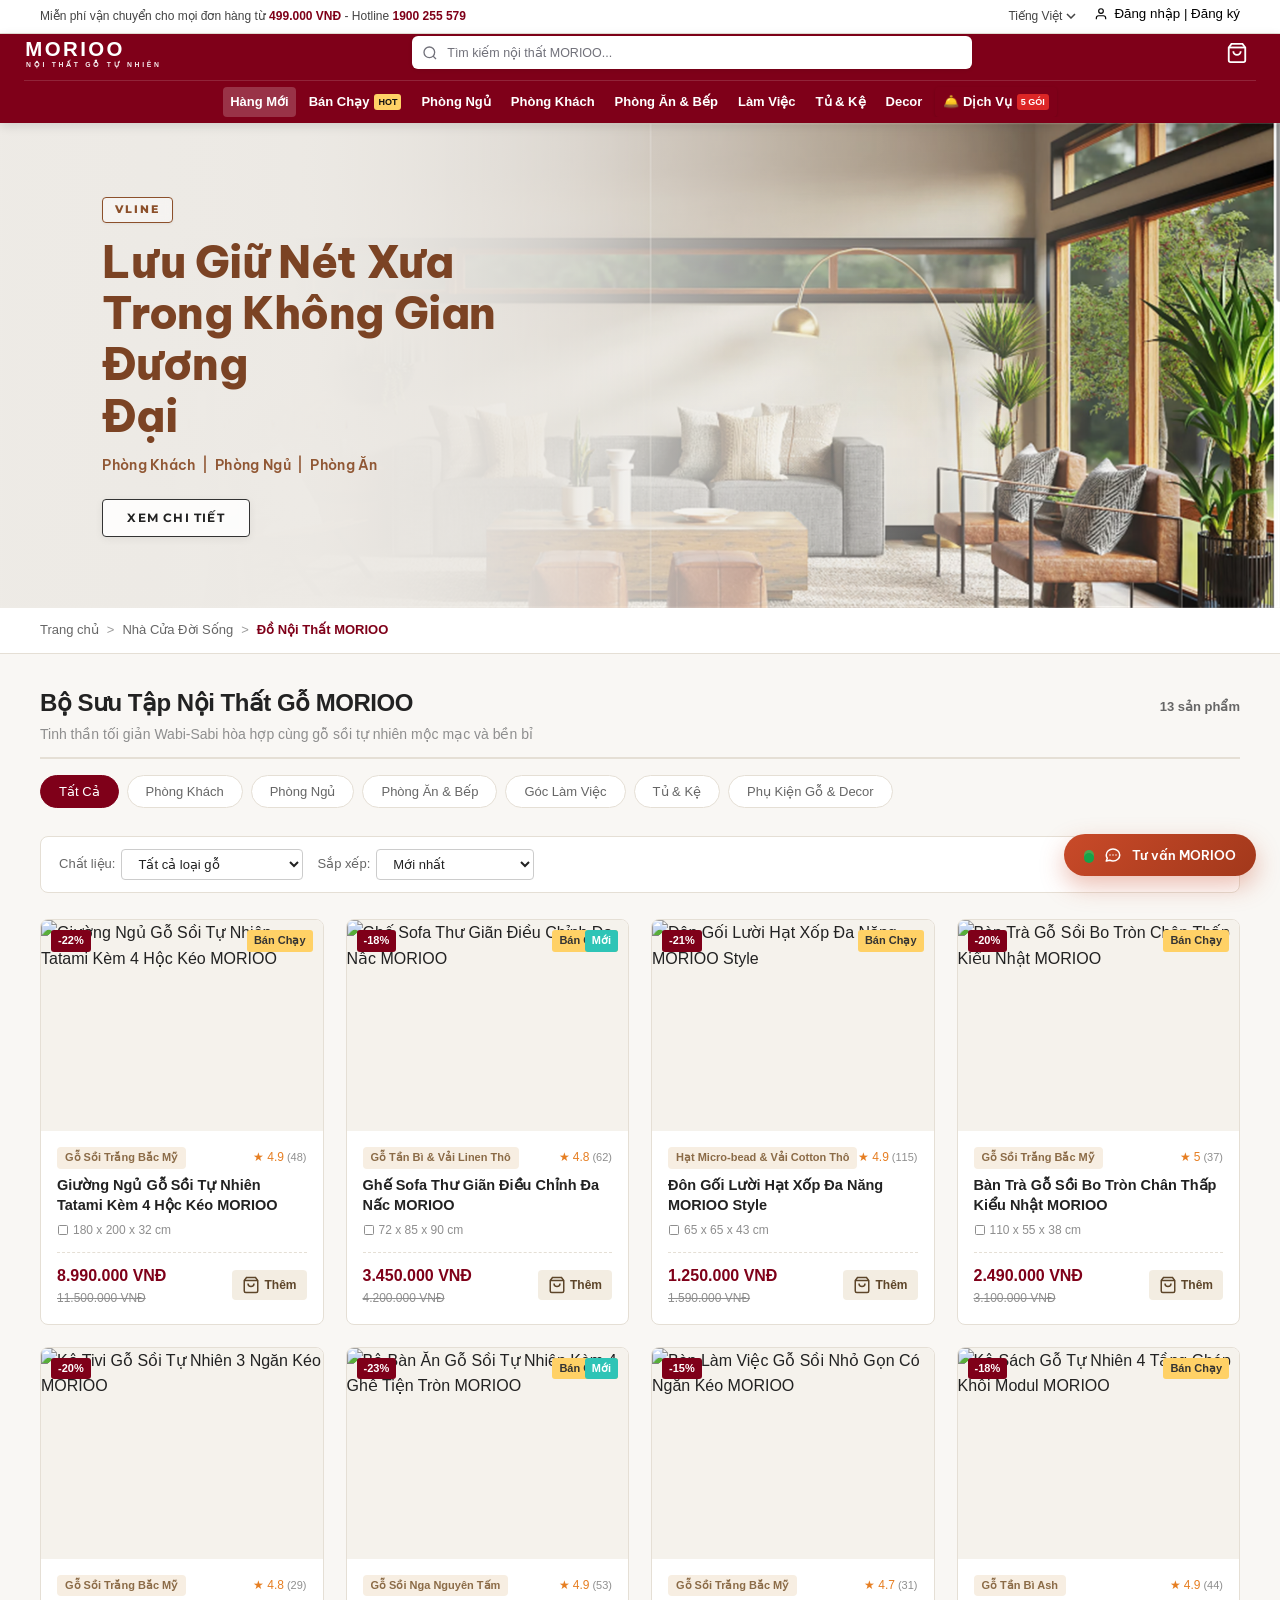
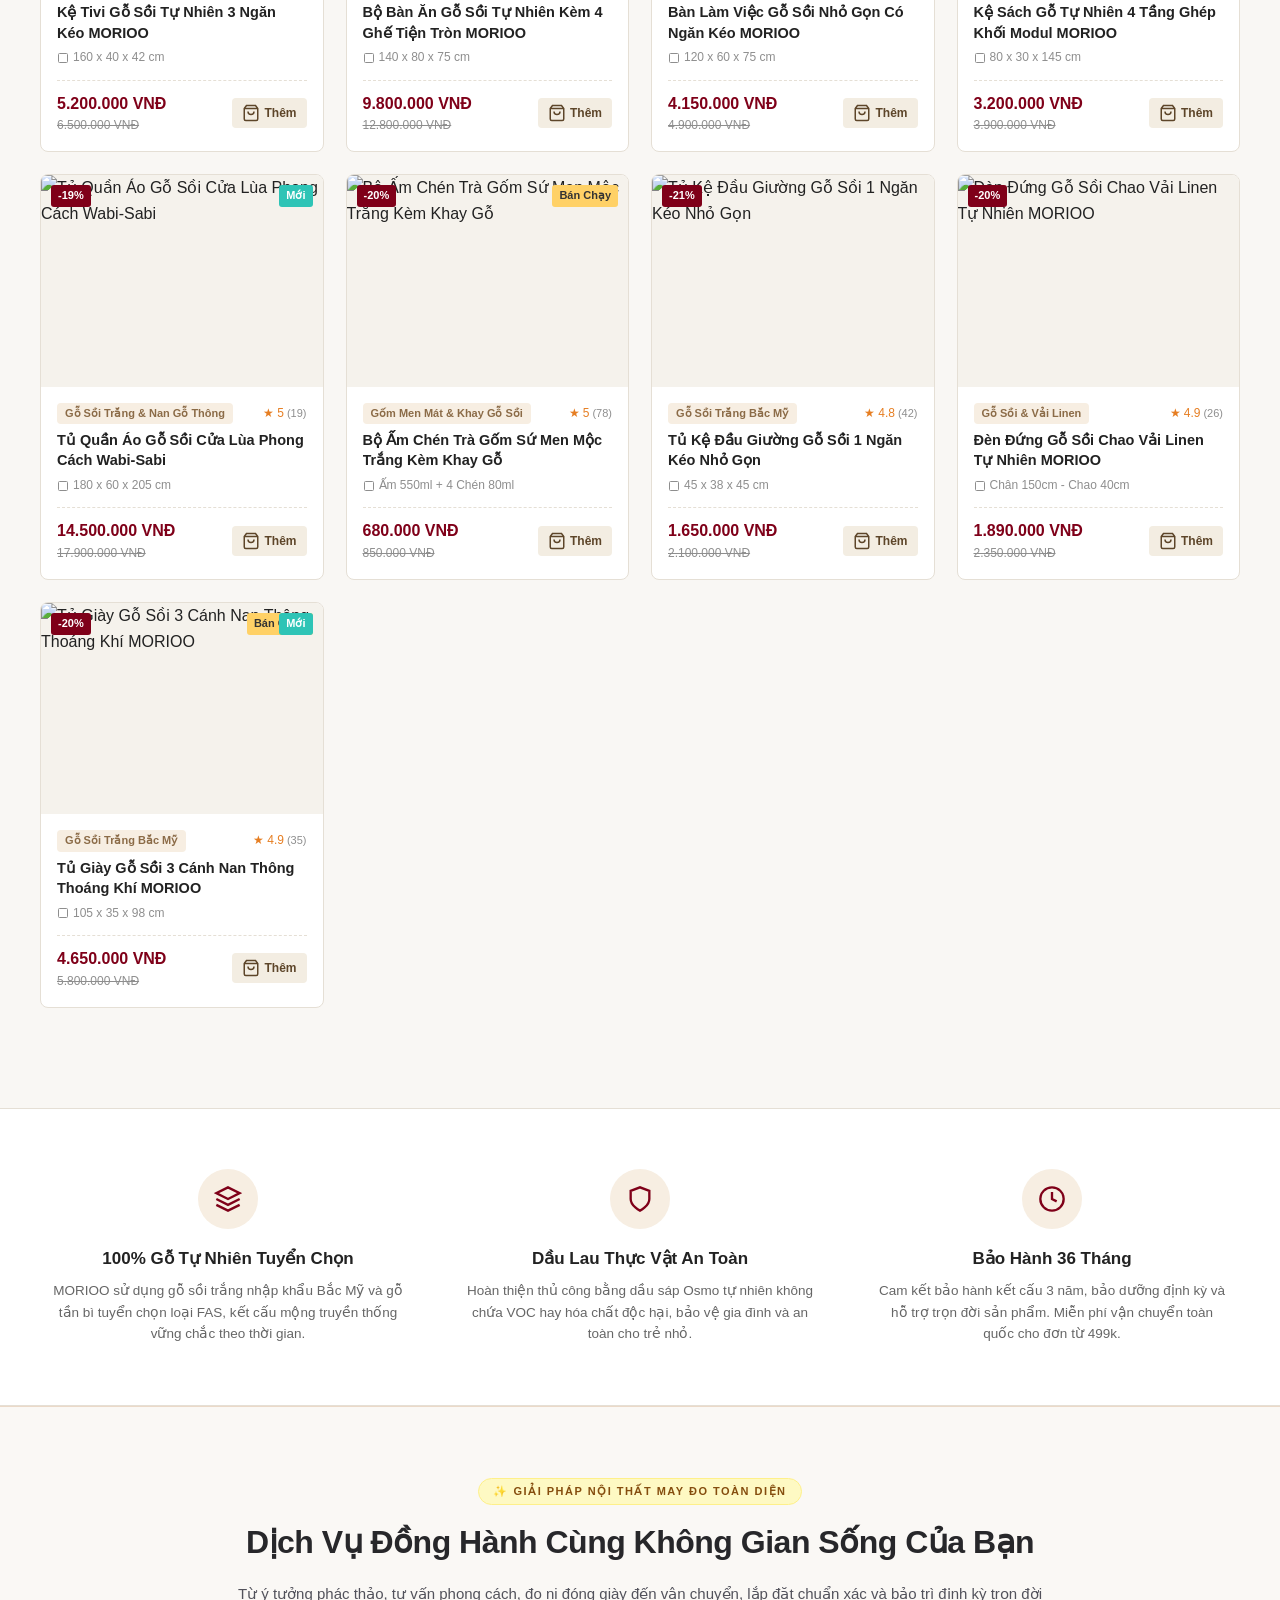
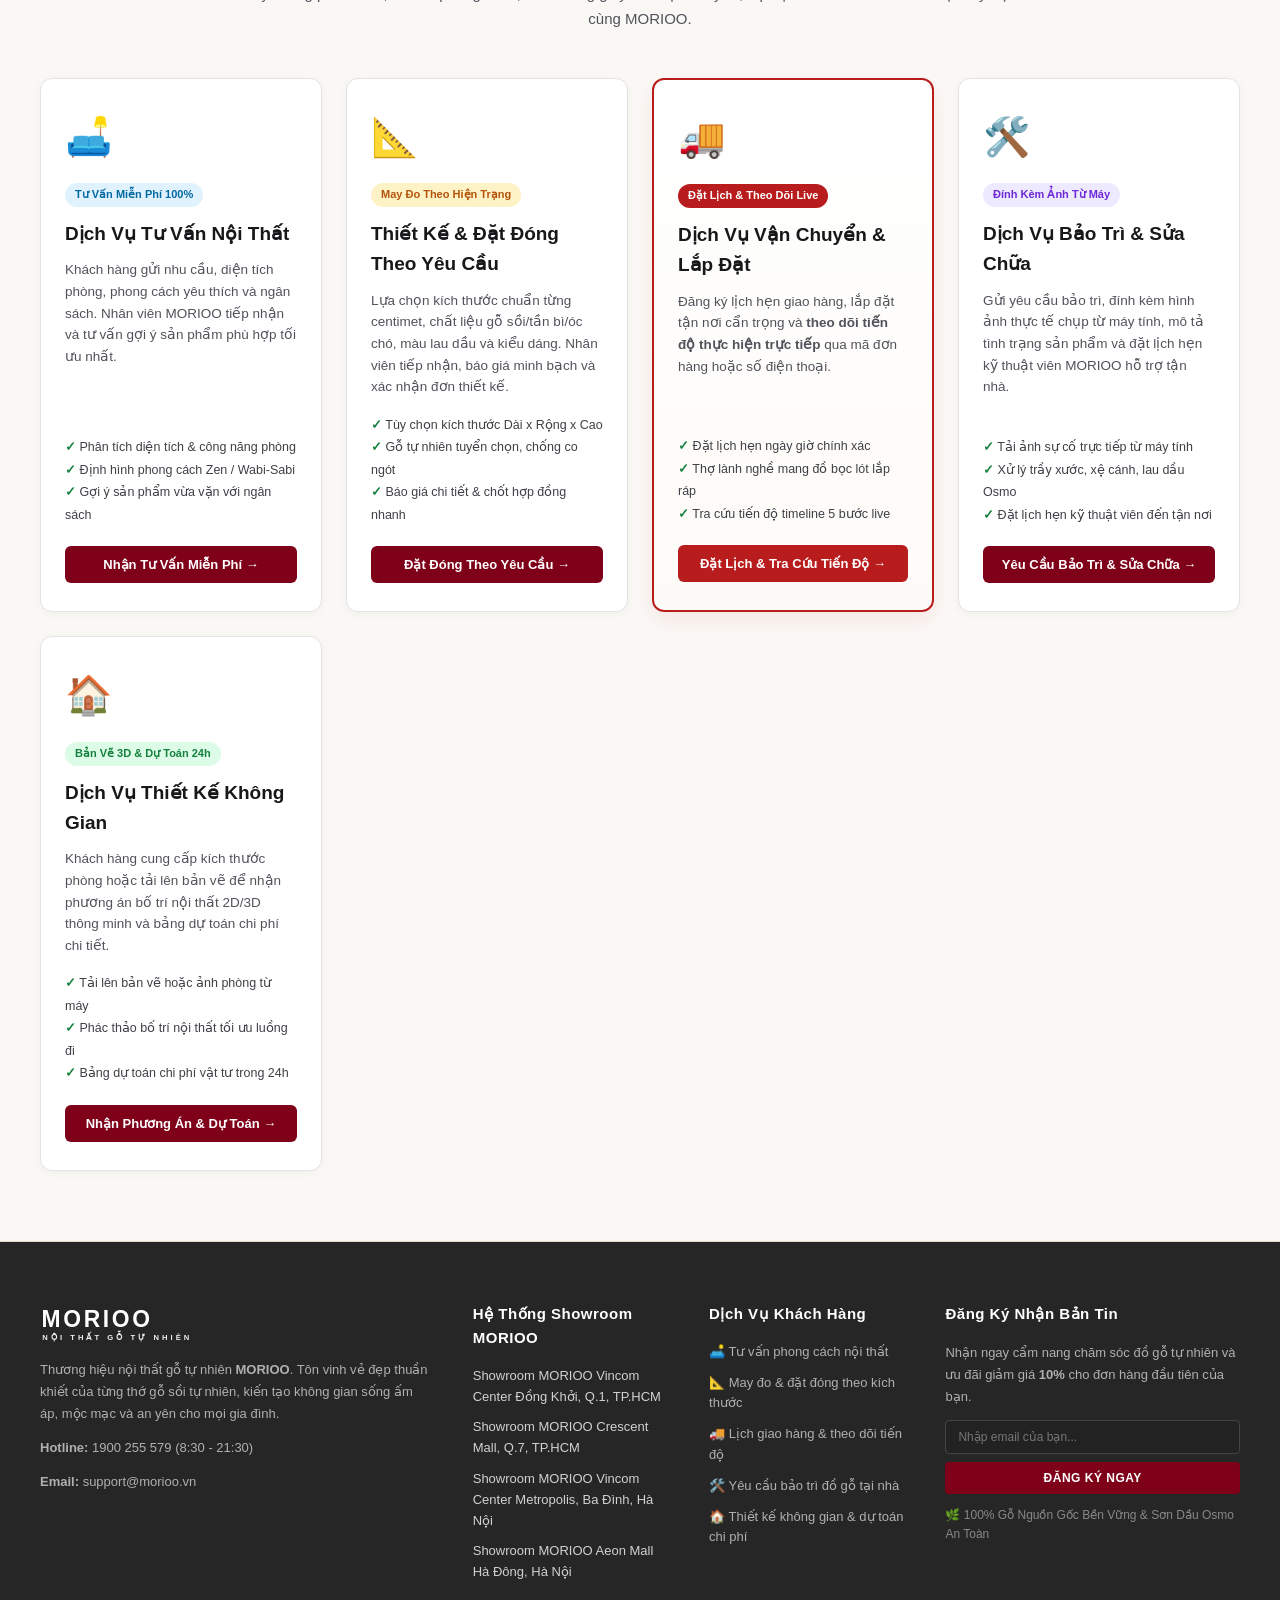
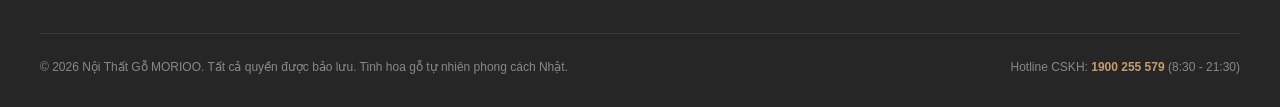
==== commit 185ec46c: "Fix scroll lock after checkout, require login before order, and improve QR payment flow" ====
--- a/index.html
+++ b/index.html
@@ -13,8 +13,8 @@
     <link href="https://fonts.googleapis.com/css2?family=Be+Vietnam+Pro:wght@400;500;600;700;800;900&family=Montserrat:wght@500;600;700;800;900&display=swap" rel="stylesheet">
 
     <!-- CSS Stylesheets -->
-    <link rel="stylesheet" href="css/style.css">
-    <link rel="stylesheet" href="css/components.css">
+    <link rel="stylesheet" href="css/style.css?v=3.5">
+    <link rel="stylesheet" href="css/components.css?v=3.5">
 
     <!-- Supabase JS Library (Chính thức qua CDN để kết nối Database Cloud) -->
     <script src="https://cdn.jsdelivr.net/npm/@supabase/supabase-js@2"></script>
@@ -508,6 +508,8 @@
                 <span id="cartDrawerTotal">0 VNĐ</span>
             </div>
 
+            <div id="cartAuthNotice"></div>
+
             <button class="btn-checkout-drawer" id="btnProceedCheckout">
                 Tiến Hành Đặt Hàng →
             </button>
@@ -533,9 +535,14 @@
         <div class="modal-dialog" style="max-width: 820px;">
             <span class="modal-close-x" id="closeCheckoutModal">&times;</span>
             <div class="checkout-modal-body">
-                <h2 style="font-size:20px; font-weight:700; margin-bottom:20px; border-bottom:1px solid #eee; padding-bottom:12px;">
+                <h2 style="font-size:20px; font-weight:700; margin-bottom:16px; border-bottom:1px solid #eee; padding-bottom:12px;">
                     Thông Tin Giao Hàng & Thanh Toán MORIOO
                 </h2>
+
+                <div id="checkoutUserBanner" style="display:none; margin-bottom:16px; padding:10px 14px; background:#f0fdf4; border:1px solid #bbf7d0; border-radius:6px; font-size:13px; color:#166534; justify-content:space-between; align-items:center;">
+                    <div id="checkoutUserBannerText">👤 Đang đặt hàng: <strong>Khách hàng</strong></div>
+                    <button type="button" onclick="window.moriooSwitchUser()" style="background:none; border:none; color:#dc2626; font-size:12px; cursor:pointer; text-decoration:underline; font-weight:600;">[Đổi tài khoản khác]</button>
+                </div>
 
                 <form id="checkoutForm">
                     <div id="checkoutRoleNotice" style="display:none;"></div>
@@ -590,12 +597,6 @@
                                             <div style="font-size:11.5px; color:#777;">Quét mã QR tự động điền số tiền và nội dung</div>
                                         </div>
                                     </label>
-                                </div>
-
-                                <div id="vietQrSection" class="vietqr-box" style="display:none;">
-                                    <p style="font-size:12.5px; font-weight:600; color:#333;">Quét mã VietQR bằng ứng dụng Ngân hàng hoặc MoMo:</p>
-                                    <img id="vietQrImage" src="" alt="Mã VietQR thanh toán MORIOO">
-                                    <p style="font-size:11px; color:#777;">Ngân hàng Quân Đội (MB Bank) - STK: 0988888888 - Chủ TK: NỘI THẤT MORIOO</p>
                                 </div>
                             </div>
                         </div>
@@ -614,6 +615,30 @@
                                     <p style="font-size:11px; color:#777; margin-top:6px;">Cam kết bảo mật thông tin đơn hàng & giao hàng miễn phí từ 499.000 VNĐ.</p>
                                 </div>
 
+                                <!-- VietQR Section placed directly in front of the Submit button -->
+                                <div id="vietQrSection" class="vietqr-box" style="display:none; margin:16px 0 12px; background:#f4f0eb; border:1.5px dashed var(--brand-red); border-radius:8px; padding:14px; text-align:center;">
+                                    <div style="font-size:13px; font-weight:700; color:var(--brand-red); margin-bottom:6px;">
+                                        📲 QUÉT MÃ VIETQR ĐỂ THANH TOÁN
+                                    </div>
+                                    <p style="font-size:11.5px; color:#555; margin-bottom:8px;">
+                                        Mở app Ngân hàng hoặc ví MoMo để quét mã thanh toán:
+                                    </p>
+                                    <div style="background:#fff; padding:10px; border-radius:8px; display:inline-block; box-shadow:0 2px 8px rgba(0,0,0,0.08); margin:0 auto 10px;">
+                                        <img id="vietQrImage" src="" alt="Mã VietQR thanh toán MORIOO" style="width:190px; height:190px; object-fit:contain; display:block;">
+                                    </div>
+                                    <div style="font-size:12px; line-height:1.6; background:#fff; padding:8px 12px; border-radius:6px; text-align:left; border:1px solid #e2dcd2; margin-bottom:10px;">
+                                        <div>Ngân hàng: <strong>MB Bank (Quân Đội)</strong></div>
+                                        <div>Số tài khoản: <strong style="color:var(--brand-red); font-size:13px;">0988888888</strong></div>
+                                        <div>Chủ tài khoản: <strong>NOI THAT MORIOO</strong></div>
+                                        <div>Số tiền: <strong id="qrAmountDisplay" style="color:var(--brand-red);">0 VNĐ</strong></div>
+                                        <div>Nội dung: <strong>MORIOO NOI THAT</strong></div>
+                                    </div>
+                                    <label style="display:flex; align-items:center; gap:8px; background:#e8f5e9; border:1px solid #c8e6c9; border-radius:6px; padding:8px 10px; cursor:pointer; text-align:left; font-size:12px; color:#1b5e20;">
+                                        <input type="checkbox" id="confirmQrScanned" style="width:16px; height:16px; cursor:pointer;">
+                                        <span><strong>Tôi đã quét mã QR & chuyển khoản thành công</strong></span>
+                                    </label>
+                                </div>
+
                                 <button type="submit" id="btnSubmitOrder" class="btn-brand-primary" style="width:100%; margin-top:16px; padding:12px;">
                                     Hoàn Tất Đặt Hàng
                                 </button>
@@ -629,7 +654,8 @@
          13. ORDER SUCCESS MODAL
          ============================================================================== -->
     <div class="custom-modal" id="orderSuccessModal">
-        <div class="modal-dialog" style="max-width: 520px; text-align:center; padding:36px 24px;">
+        <div class="modal-dialog" style="max-width: 520px; text-align:center; padding:36px 24px; position:relative;">
+            <span class="modal-close-x" id="closeSuccessModalX">&times;</span>
             <div style="width:64px; height:64px; background:#e8f5e9; color:#2e7d32; border-radius:50%; display:flex; align-items:center; justify-content:center; margin:0 auto 16px;">
                 <svg width="34" height="34" viewBox="0 0 24 24" fill="none" stroke="currentColor" stroke-width="2.5">
                     <polyline points="20 6 9 17 4 12"></polyline>
@@ -1498,7 +1524,7 @@
     <div id="toastNotification" class="toast-msg"></div>
 
     <!-- Application Script (ES Module) -->
-    <script type="module" src="js/app.js"></script>
+    <script type="module" src="js/app.js?v=3.5"></script>
     <!-- AI Consultation Chat Widget -->
     <script src="js/chat.js"></script>
 </body>
--- a/css/style.css
+++ b/css/style.css
@@ -34,6 +34,7 @@
 
 html {
     scroll-behavior: smooth;
+    overflow-y: auto;
 }
 
 body {
@@ -42,6 +43,11 @@
     color: var(--text-primary);
     line-height: 1.6;
     -webkit-font-smoothing: antialiased;
+    overflow-y: auto;
+}
+
+body.modal-open {
+    overflow: hidden !important;
 }
 
 a {
--- a/css/components.css
+++ b/css/components.css
@@ -13,12 +13,16 @@
     z-index: 1000;
     opacity: 0;
     pointer-events: none;
-    transition: opacity 0.3s ease;
+    visibility: hidden;
+    display: none;
+    transition: opacity 0.25s ease, visibility 0.25s ease;
 }
 
 .cart-overlay.active {
     opacity: 1;
     pointer-events: auto;
+    visibility: visible;
+    display: block !important;
 }
 
 .cart-drawer {
@@ -33,12 +37,14 @@
     display: flex;
     flex-direction: column;
     transform: translateX(100%);
-    transition: transform 0.3s cubic-bezier(0.16, 1, 0.3, 1);
+    visibility: hidden;
+    transition: transform 0.3s cubic-bezier(0.16, 1, 0.3, 1), visibility 0.3s ease;
     box-shadow: -4px 0 25px rgba(0,0,0,0.2);
 }
 
 .cart-drawer.active {
     transform: translateX(0);
+    visibility: visible;
 }
 
 .cart-drawer-header {
@@ -267,20 +273,24 @@
     left: 0;
     width: 100%;
     height: 100%;
-    background: rgba(0, 0, 0, 0.6);
+    background: rgba(0, 0, 0, 0.65);
     z-index: 2000;
-    display: flex;
+    display: none;
     align-items: center;
     justify-content: center;
     padding: 20px;
     opacity: 0;
     pointer-events: none;
-    transition: opacity 0.25s ease;
+    visibility: hidden;
+    overflow-y: auto;
+    transition: opacity 0.25s ease, visibility 0.25s ease;
 }
 
 .custom-modal.active {
-    opacity: 1;
-    pointer-events: auto;
+    display: flex !important;
+    opacity: 1 !important;
+    pointer-events: auto !important;
+    visibility: visible !important;
 }
 
 .modal-dialog {
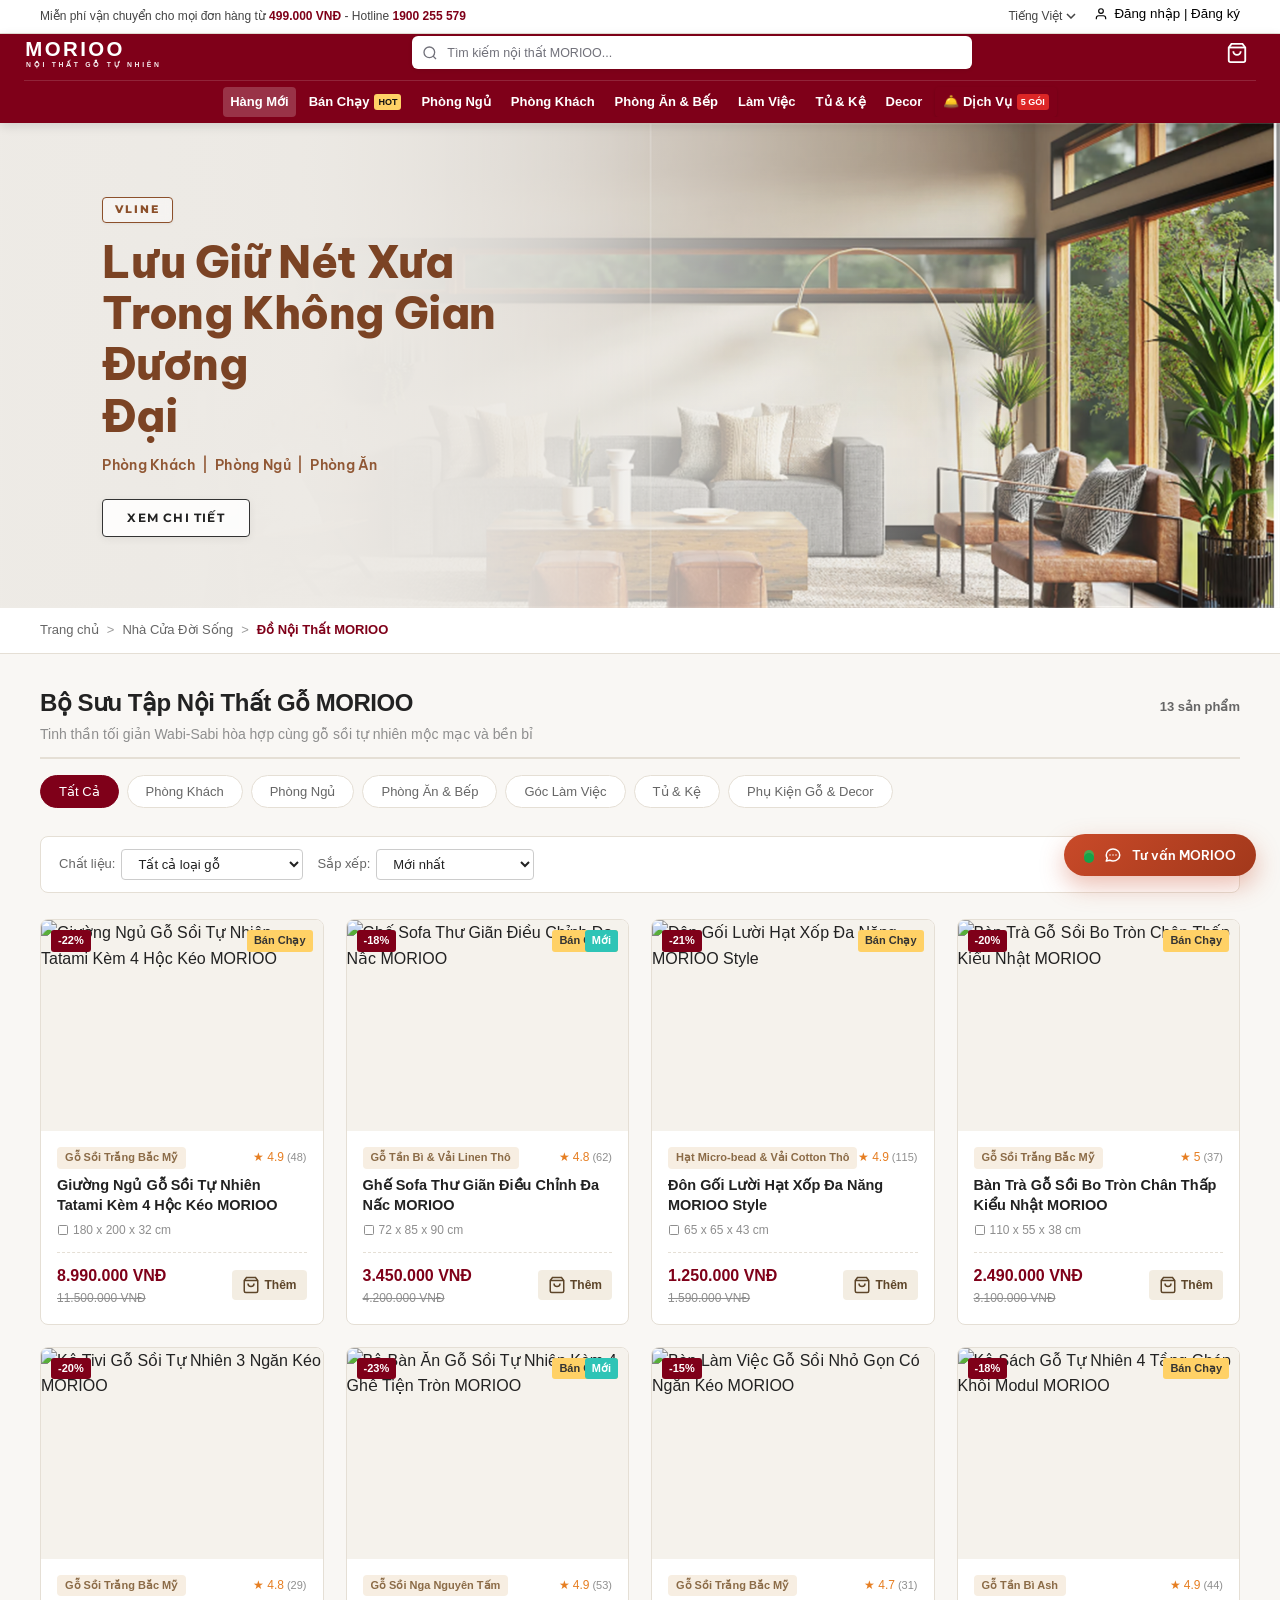
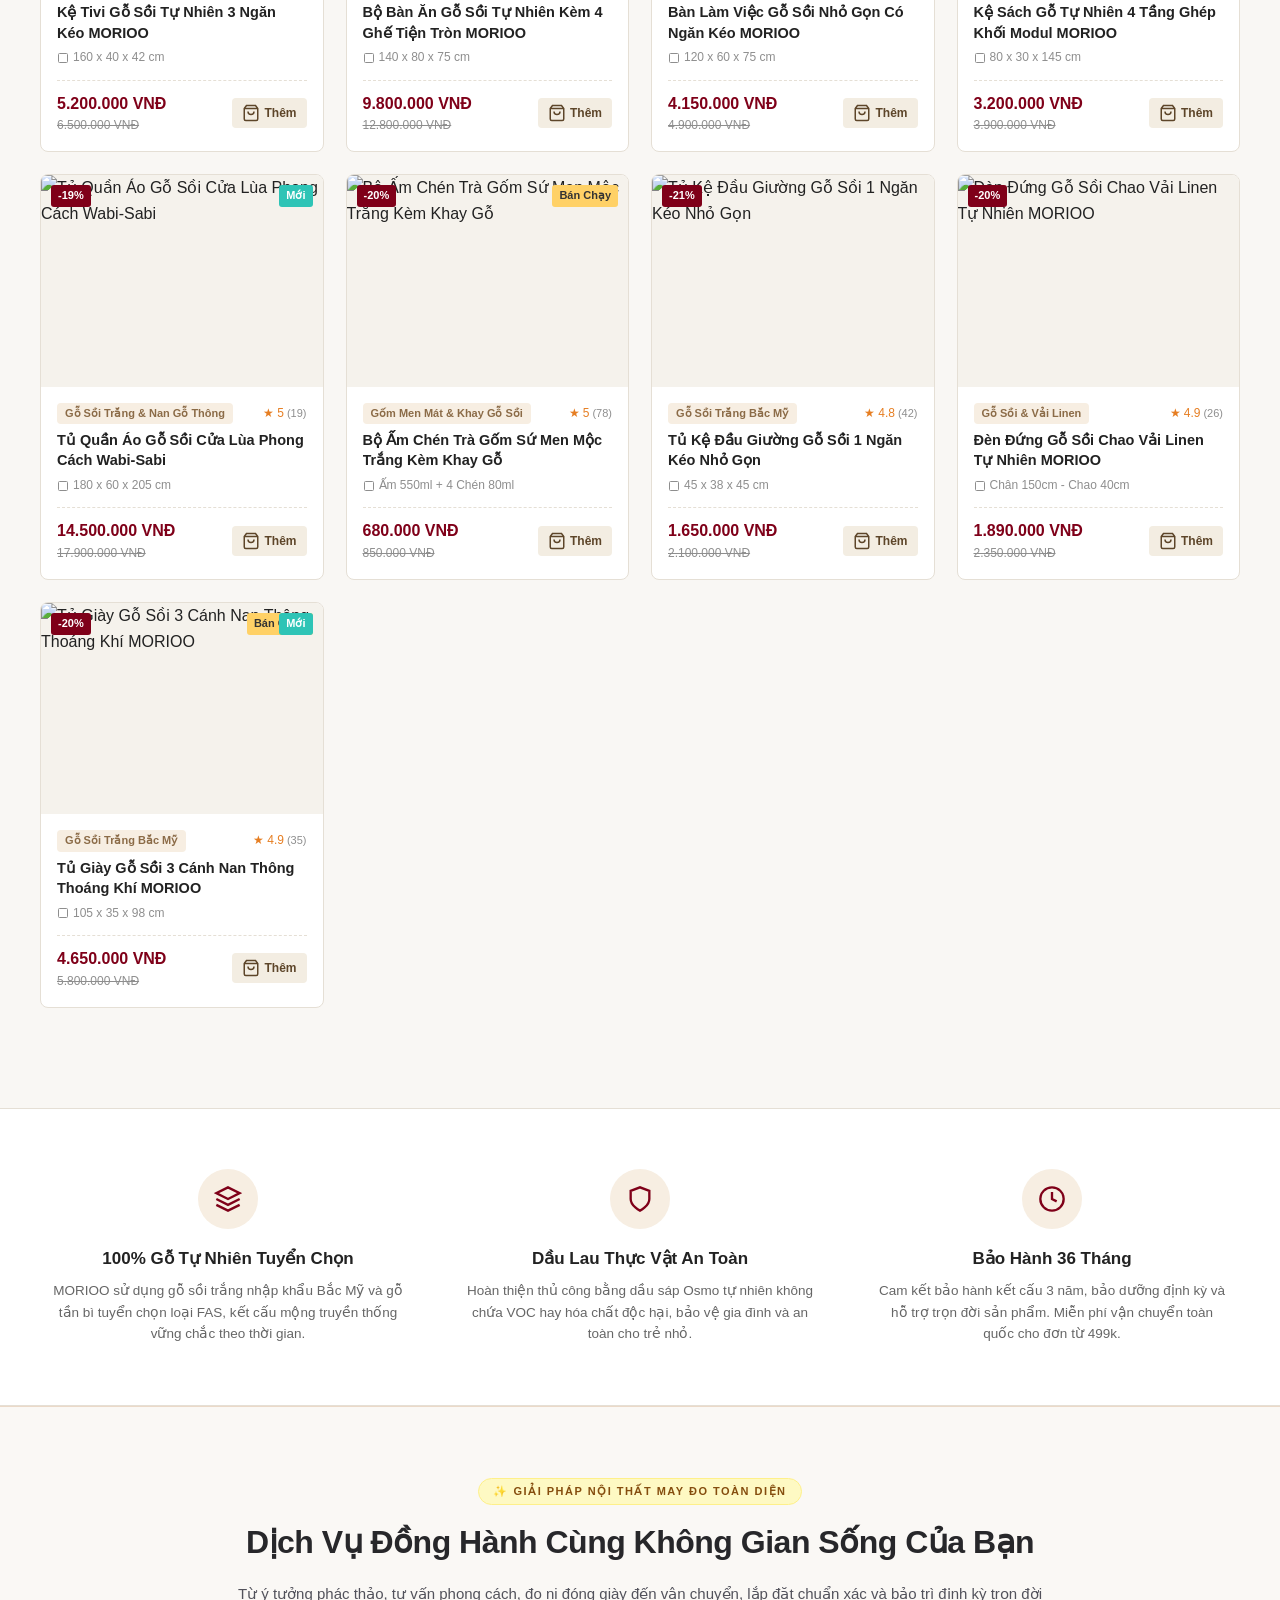
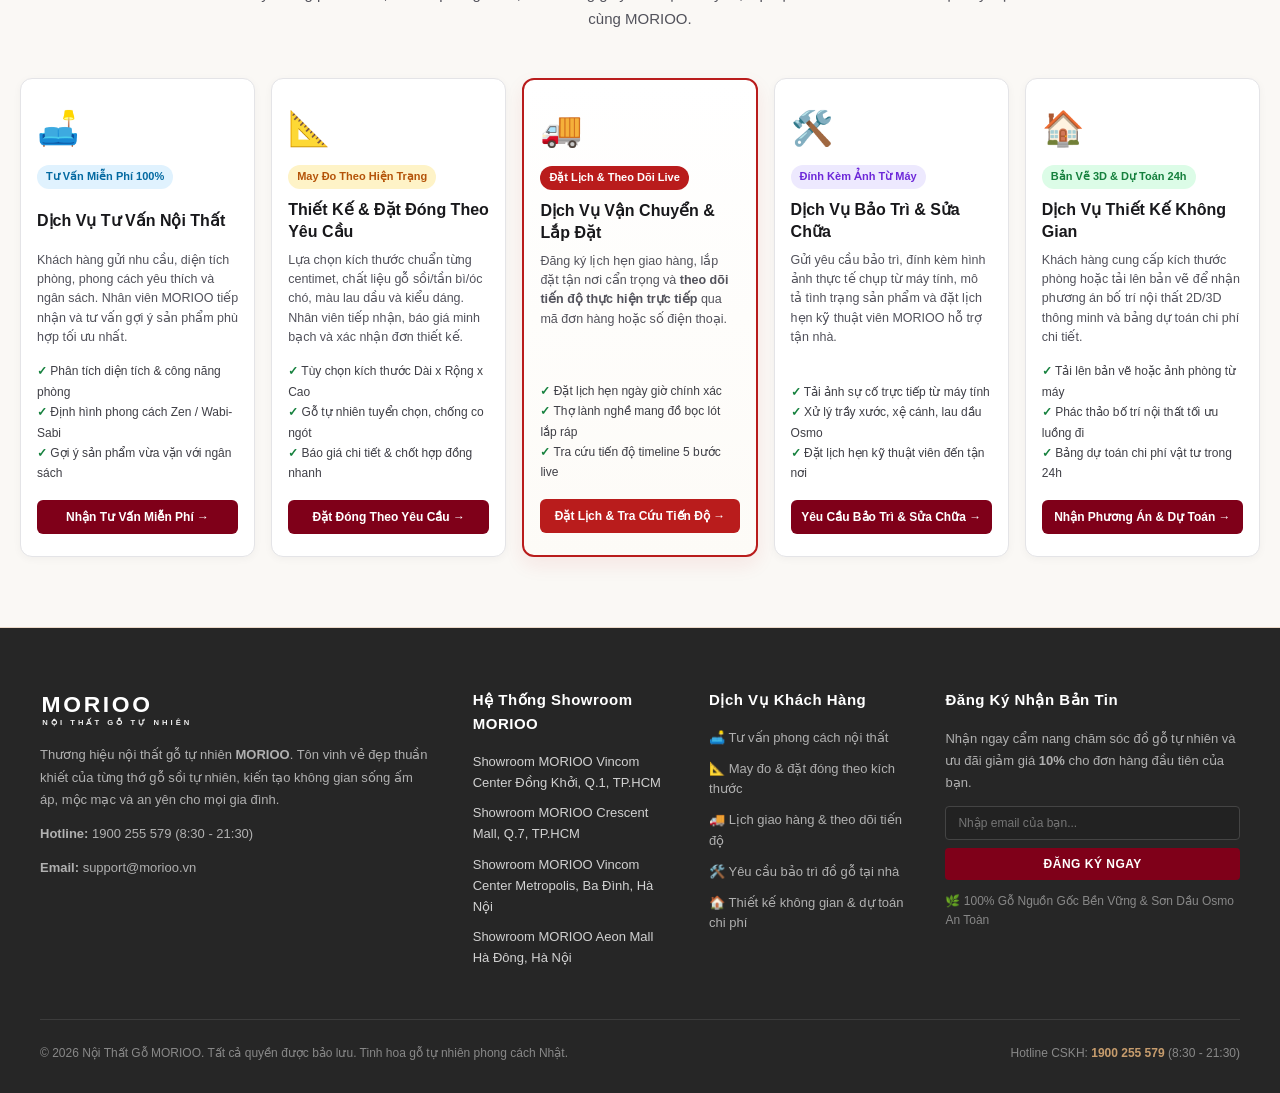
==== commit c4e884c6: "Arrange 5 service cards into a single row with responsive layout" ====
--- a/index.html
+++ b/index.html
@@ -13,7 +13,7 @@
     <link href="https://fonts.googleapis.com/css2?family=Be+Vietnam+Pro:wght@400;500;600;700;800;900&family=Montserrat:wght@500;600;700;800;900&display=swap" rel="stylesheet">
 
     <!-- CSS Stylesheets -->
-    <link rel="stylesheet" href="css/style.css?v=3.5">
+    <link rel="stylesheet" href="css/style.css?v=3.6">
     <link rel="stylesheet" href="css/components.css?v=3.5">
 
     <!-- Supabase JS Library (Chính thức qua CDN để kết nối Database Cloud) -->
@@ -288,7 +288,7 @@
          8. DỊCH VỤ NỘI THẤT MAY ĐO & ĐỒNG HÀNH TOÀN DIỆN CÙNG MORIOO (5 DỊCH VỤ)
          ============================================================================== -->
     <section class="services-suite-section" id="servicesSection" style="padding: 70px 0; background: #faf8f5; border-top: 1px solid #ebd9c8; border-bottom: 1px solid #ebd9c8;">
-        <div class="container">
+        <div class="container" style="max-width: 1540px; width: 100%;">
             <div style="text-align: center; max-width: 820px; margin: 0 auto 46px;">
                 <span style="display:inline-block; font-size:11px; font-weight:800; letter-spacing:1.5px; text-transform:uppercase; color:#854d0e; background:#fef9c3; border:1px solid #fef08a; padding:4px 14px; border-radius:20px; margin-bottom:12px;">
                     ✨ GIẢI PHÁP NỘI THẤT MAY ĐO TOÀN DIỆN
@@ -301,103 +301,103 @@
                 </p>
             </div>
 
-            <div style="display: grid; grid-template-columns: repeat(auto-fit, minmax(280px, 1fr)); gap: 24px;">
+            <div class="services-suite-grid">
                 <!-- Dịch vụ 1: Tư vấn nội thất -->
-                <div class="service-suite-card" style="background:#fff; border-radius:12px; border:1px solid #e4e4e7; padding:28px 24px; display:flex; flex-direction:column; box-shadow:0 2px 8px rgba(0,0,0,0.04); transition:all 0.25s ease;">
-                    <div style="font-size: 38px; margin-bottom: 16px;">🛋️</div>
-                    <span style="display:inline-block; align-self:flex-start; font-size:11px; font-weight:700; color:#0369a1; background:#e0f2fe; padding:3px 10px; border-radius:12px; margin-bottom:12px;">
+                <div class="service-suite-card">
+                    <div class="svc-icon">🛋️</div>
+                    <span class="svc-tag" style="color:#0369a1; background:#e0f2fe;">
                         Tư Vấn Miễn Phí 100%
                     </span>
-                    <h3 style="font-size: 19px; font-weight: 800; color: #18181b; margin-bottom: 10px;">Dịch Vụ Tư Vấn Nội Thất</h3>
-                    <p style="font-size: 13.5px; color: #52525b; line-height: 1.6; margin-bottom: 16px; flex-grow: 1;">
+                    <h3 class="svc-title">Dịch Vụ Tư Vấn Nội Thất</h3>
+                    <p class="svc-desc">
                         Khách hàng gửi nhu cầu, diện tích phòng, phong cách yêu thích và ngân sách. Nhân viên MORIOO tiếp nhận và tư vấn gợi ý sản phẩm phù hợp tối ưu nhất.
                     </p>
-                    <ul style="list-style:none; padding:0; margin:0 0 20px; font-size:12.5px; color:#3f3f46; line-height:1.8;">
+                    <ul class="svc-checklist">
                         <li><strong style="color:#15803d;">✓</strong> Phân tích diện tích & công năng phòng</li>
                         <li><strong style="color:#15803d;">✓</strong> Định hình phong cách Zen / Wabi-Sabi</li>
                         <li><strong style="color:#15803d;">✓</strong> Gợi ý sản phẩm vừa vặn với ngân sách</li>
                     </ul>
-                    <button type="button" onclick="window.openServiceModal('tu-van')" class="btn-brand-primary" style="width:100%; padding:11px; border-radius:6px; font-weight:700; font-size:13px; text-align:center;">
+                    <button type="button" onclick="window.openServiceModal('tu-van')" class="btn-brand-primary svc-btn">
                         Nhận Tư Vấn Miễn Phí →
                     </button>
                 </div>
 
                 <!-- Dịch vụ 2: Thiết kế và đặt đóng theo yêu cầu -->
-                <div class="service-suite-card" style="background:#fff; border-radius:12px; border:1px solid #e4e4e7; padding:28px 24px; display:flex; flex-direction:column; box-shadow:0 2px 8px rgba(0,0,0,0.04); transition:all 0.25s ease;">
-                    <div style="font-size: 38px; margin-bottom: 16px;">📐</div>
-                    <span style="display:inline-block; align-self:flex-start; font-size:11px; font-weight:700; color:#b45309; background:#fef3c7; padding:3px 10px; border-radius:12px; margin-bottom:12px;">
+                <div class="service-suite-card">
+                    <div class="svc-icon">📐</div>
+                    <span class="svc-tag" style="color:#b45309; background:#fef3c7;">
                         May Đo Theo Hiện Trạng
                     </span>
-                    <h3 style="font-size: 19px; font-weight: 800; color: #18181b; margin-bottom: 10px;">Thiết Kế & Đặt Đóng Theo Yêu Cầu</h3>
-                    <p style="font-size: 13.5px; color: #52525b; line-height: 1.6; margin-bottom: 16px; flex-grow: 1;">
+                    <h3 class="svc-title">Thiết Kế & Đặt Đóng Theo Yêu Cầu</h3>
+                    <p class="svc-desc">
                         Lựa chọn kích thước chuẩn từng centimet, chất liệu gỗ sồi/tần bì/óc chó, màu lau dầu và kiểu dáng. Nhân viên tiếp nhận, báo giá minh bạch và xác nhận đơn thiết kế.
                     </p>
-                    <ul style="list-style:none; padding:0; margin:0 0 20px; font-size:12.5px; color:#3f3f46; line-height:1.8;">
+                    <ul class="svc-checklist">
                         <li><strong style="color:#15803d;">✓</strong> Tùy chọn kích thước Dài x Rộng x Cao</li>
                         <li><strong style="color:#15803d;">✓</strong> Gỗ tự nhiên tuyển chọn, chống co ngót</li>
                         <li><strong style="color:#15803d;">✓</strong> Báo giá chi tiết & chốt hợp đồng nhanh</li>
                     </ul>
-                    <button type="button" onclick="window.openServiceModal('dat-dong')" class="btn-brand-primary" style="width:100%; padding:11px; border-radius:6px; font-weight:700; font-size:13px; text-align:center;">
+                    <button type="button" onclick="window.openServiceModal('dat-dong')" class="btn-brand-primary svc-btn">
                         Đặt Đóng Theo Yêu Cầu →
                     </button>
                 </div>
 
                 <!-- Dịch vụ 3: Vận chuyển và lắp đặt -->
-                <div class="service-suite-card highlighted" style="background:linear-gradient(180deg, #fff 0%, #fdfbf7 100%); border-radius:12px; border:2px solid #b91c1c; padding:28px 24px; display:flex; flex-direction:column; box-shadow:0 8px 20px rgba(185,28,28,0.08); position:relative; transition:all 0.25s ease;">
-                    <div style="font-size: 38px; margin-bottom: 16px;">🚚</div>
-                    <span style="display:inline-block; align-self:flex-start; font-size:11px; font-weight:700; color:#fff; background:#b91c1c; padding:3px 10px; border-radius:12px; margin-bottom:12px;">
+                <div class="service-suite-card highlighted">
+                    <div class="svc-icon">🚚</div>
+                    <span class="svc-tag" style="color:#fff; background:#b91c1c;">
                         Đặt Lịch & Theo Dõi Live
                     </span>
-                    <h3 style="font-size: 19px; font-weight: 800; color: #18181b; margin-bottom: 10px;">Dịch Vụ Vận Chuyển & Lắp Đặt</h3>
-                    <p style="font-size: 13.5px; color: #52525b; line-height: 1.6; margin-bottom: 16px; flex-grow: 1;">
+                    <h3 class="svc-title">Dịch Vụ Vận Chuyển & Lắp Đặt</h3>
+                    <p class="svc-desc">
                         Đăng ký lịch hẹn giao hàng, lắp đặt tận nơi cẩn trọng và <strong>theo dõi tiến độ thực hiện trực tiếp</strong> qua mã đơn hàng hoặc số điện thoại.
                     </p>
-                    <ul style="list-style:none; padding:0; margin:0 0 20px; font-size:12.5px; color:#3f3f46; line-height:1.8;">
+                    <ul class="svc-checklist">
                         <li><strong style="color:#15803d;">✓</strong> Đặt lịch hẹn ngày giờ chính xác</li>
                         <li><strong style="color:#15803d;">✓</strong> Thợ lành nghề mang đồ bọc lót lắp ráp</li>
                         <li><strong style="color:#15803d;">✓</strong> Tra cứu tiến độ timeline 5 bước live</li>
                     </ul>
-                    <button type="button" onclick="window.openServiceModal('van-chuyen')" class="btn-brand-primary" style="width:100%; padding:11px; border-radius:6px; font-weight:700; font-size:13px; text-align:center; background:#b91c1c;">
+                    <button type="button" onclick="window.openServiceModal('van-chuyen')" class="btn-brand-primary svc-btn" style="background:#b91c1c;">
                         Đặt Lịch & Tra Cứu Tiến Độ →
                     </button>
                 </div>
 
                 <!-- Dịch vụ 4: Bảo trì và sửa chữa -->
-                <div class="service-suite-card" style="background:#fff; border-radius:12px; border:1px solid #e4e4e7; padding:28px 24px; display:flex; flex-direction:column; box-shadow:0 2px 8px rgba(0,0,0,0.04); transition:all 0.25s ease;">
-                    <div style="font-size: 38px; margin-bottom: 16px;">🛠️</div>
-                    <span style="display:inline-block; align-self:flex-start; font-size:11px; font-weight:700; color:#6d28d9; background:#ede9fe; padding:3px 10px; border-radius:12px; margin-bottom:12px;">
+                <div class="service-suite-card">
+                    <div class="svc-icon">🛠️</div>
+                    <span class="svc-tag" style="color:#6d28d9; background:#ede9fe;">
                         Đính Kèm Ảnh Từ Máy
                     </span>
-                    <h3 style="font-size: 19px; font-weight: 800; color: #18181b; margin-bottom: 10px;">Dịch Vụ Bảo Trì & Sửa Chữa</h3>
-                    <p style="font-size: 13.5px; color: #52525b; line-height: 1.6; margin-bottom: 16px; flex-grow: 1;">
+                    <h3 class="svc-title">Dịch Vụ Bảo Trì & Sửa Chữa</h3>
+                    <p class="svc-desc">
                         Gửi yêu cầu bảo trì, đính kèm hình ảnh thực tế chụp từ máy tính, mô tả tình trạng sản phẩm và đặt lịch hẹn kỹ thuật viên MORIOO hỗ trợ tận nhà.
                     </p>
-                    <ul style="list-style:none; padding:0; margin:0 0 20px; font-size:12.5px; color:#3f3f46; line-height:1.8;">
+                    <ul class="svc-checklist">
                         <li><strong style="color:#15803d;">✓</strong> Tải ảnh sự cố trực tiếp từ máy tính</li>
                         <li><strong style="color:#15803d;">✓</strong> Xử lý trầy xước, xệ cánh, lau dầu Osmo</li>
                         <li><strong style="color:#15803d;">✓</strong> Đặt lịch hẹn kỹ thuật viên đến tận nơi</li>
                     </ul>
-                    <button type="button" onclick="window.openServiceModal('bao-tri')" class="btn-brand-primary" style="width:100%; padding:11px; border-radius:6px; font-weight:700; font-size:13px; text-align:center;">
+                    <button type="button" onclick="window.openServiceModal('bao-tri')" class="btn-brand-primary svc-btn">
                         Yêu Cầu Bảo Trì & Sửa Chữa →
                     </button>
                 </div>
 
                 <!-- Dịch vụ 5: Thiết kế không gian -->
-                <div class="service-suite-card" style="background:#fff; border-radius:12px; border:1px solid #e4e4e7; padding:28px 24px; display:flex; flex-direction:column; box-shadow:0 2px 8px rgba(0,0,0,0.04); transition:all 0.25s ease;">
-                    <div style="font-size: 38px; margin-bottom: 16px;">🏠</div>
-                    <span style="display:inline-block; align-self:flex-start; font-size:11px; font-weight:700; color:#15803d; background:#dcfce7; padding:3px 10px; border-radius:12px; margin-bottom:12px;">
+                <div class="service-suite-card">
+                    <div class="svc-icon">🏠</div>
+                    <span class="svc-tag" style="color:#15803d; background:#dcfce7;">
                         Bản Vẽ 3D & Dự Toán 24h
                     </span>
-                    <h3 style="font-size: 19px; font-weight: 800; color: #18181b; margin-bottom: 10px;">Dịch Vụ Thiết Kế Không Gian</h3>
-                    <p style="font-size: 13.5px; color: #52525b; line-height: 1.6; margin-bottom: 16px; flex-grow: 1;">
+                    <h3 class="svc-title">Dịch Vụ Thiết Kế Không Gian</h3>
+                    <p class="svc-desc">
                         Khách hàng cung cấp kích thước phòng hoặc tải lên bản vẽ để nhận phương án bố trí nội thất 2D/3D thông minh và bảng dự toán chi phí chi tiết.
                     </p>
-                    <ul style="list-style:none; padding:0; margin:0 0 20px; font-size:12.5px; color:#3f3f46; line-height:1.8;">
+                    <ul class="svc-checklist">
                         <li><strong style="color:#15803d;">✓</strong> Tải lên bản vẽ hoặc ảnh phòng từ máy</li>
                         <li><strong style="color:#15803d;">✓</strong> Phác thảo bố trí nội thất tối ưu luồng đi</li>
                         <li><strong style="color:#15803d;">✓</strong> Bảng dự toán chi phí vật tư trong 24h</li>
                     </ul>
-                    <button type="button" onclick="window.openServiceModal('thiet-ke-khong-gian')" class="btn-brand-primary" style="width:100%; padding:11px; border-radius:6px; font-weight:700; font-size:13px; text-align:center;">
+                    <button type="button" onclick="window.openServiceModal('thiet-ke-khong-gian')" class="btn-brand-primary svc-btn">
                         Nhận Phương Án & Dự Toán →
                     </button>
                 </div>
--- a/css/style.css
+++ b/css/style.css
@@ -1363,3 +1363,104 @@
         width: max-content;
     }
 }
+
+/* ==============================================================================
+   SERVICES SUITE (5 GÓI DỊCH VỤ - 1 HÀNG DUY NHẤT)
+   ============================================================================== */
+.services-suite-grid {
+    display: grid;
+    grid-template-columns: repeat(5, minmax(0, 1fr));
+    gap: 16px;
+    align-items: stretch;
+}
+
+.service-suite-card {
+    background: #ffffff;
+    border-radius: 12px;
+    border: 1px solid #e4e4e7;
+    padding: 22px 16px;
+    display: flex;
+    flex-direction: column;
+    box-shadow: 0 2px 8px rgba(0, 0, 0, 0.04);
+    transition: all 0.25s ease;
+}
+
+.service-suite-card:hover {
+    transform: translateY(-4px);
+    box-shadow: 0 10px 24px rgba(0, 0, 0, 0.08);
+}
+
+.service-suite-card.highlighted {
+    background: linear-gradient(180deg, #ffffff 0%, #fdfbf7 100%);
+    border: 2px solid #b91c1c;
+    box-shadow: 0 8px 20px rgba(185, 28, 28, 0.08);
+}
+
+.service-suite-card .svc-icon {
+    font-size: 34px;
+    margin-bottom: 10px;
+}
+
+.service-suite-card .svc-tag {
+    display: inline-block;
+    align-self: flex-start;
+    font-size: 11px;
+    font-weight: 700;
+    padding: 3px 9px;
+    border-radius: 12px;
+    margin-bottom: 10px;
+    white-space: nowrap;
+}
+
+.service-suite-card .svc-title {
+    font-size: 16px;
+    font-weight: 800;
+    color: #18181b;
+    margin-bottom: 8px;
+    line-height: 1.35;
+    min-height: 44px;
+    display: flex;
+    align-items: center;
+}
+
+.service-suite-card .svc-desc {
+    font-size: 12.5px;
+    color: #52525b;
+    line-height: 1.55;
+    margin-bottom: 14px;
+    flex-grow: 1;
+}
+
+.service-suite-card .svc-checklist {
+    list-style: none;
+    padding: 0;
+    margin: 0 0 16px;
+    font-size: 12px;
+    color: #3f3f46;
+    line-height: 1.7;
+}
+
+.service-suite-card .svc-btn {
+    width: 100%;
+    padding: 10px 6px;
+    border-radius: 6px;
+    font-weight: 700;
+    font-size: 12px;
+    text-align: center;
+    margin-top: auto;
+    white-space: nowrap;
+}
+
+@media (max-width: 1180px) {
+    .services-suite-grid {
+        grid-template-columns: repeat(5, 250px);
+        overflow-x: auto;
+        padding-bottom: 16px;
+        scroll-snap-type: x mandatory;
+        -webkit-overflow-scrolling: touch;
+    }
+    .service-suite-card {
+        scroll-snap-align: start;
+        flex-shrink: 0;
+    }
+}
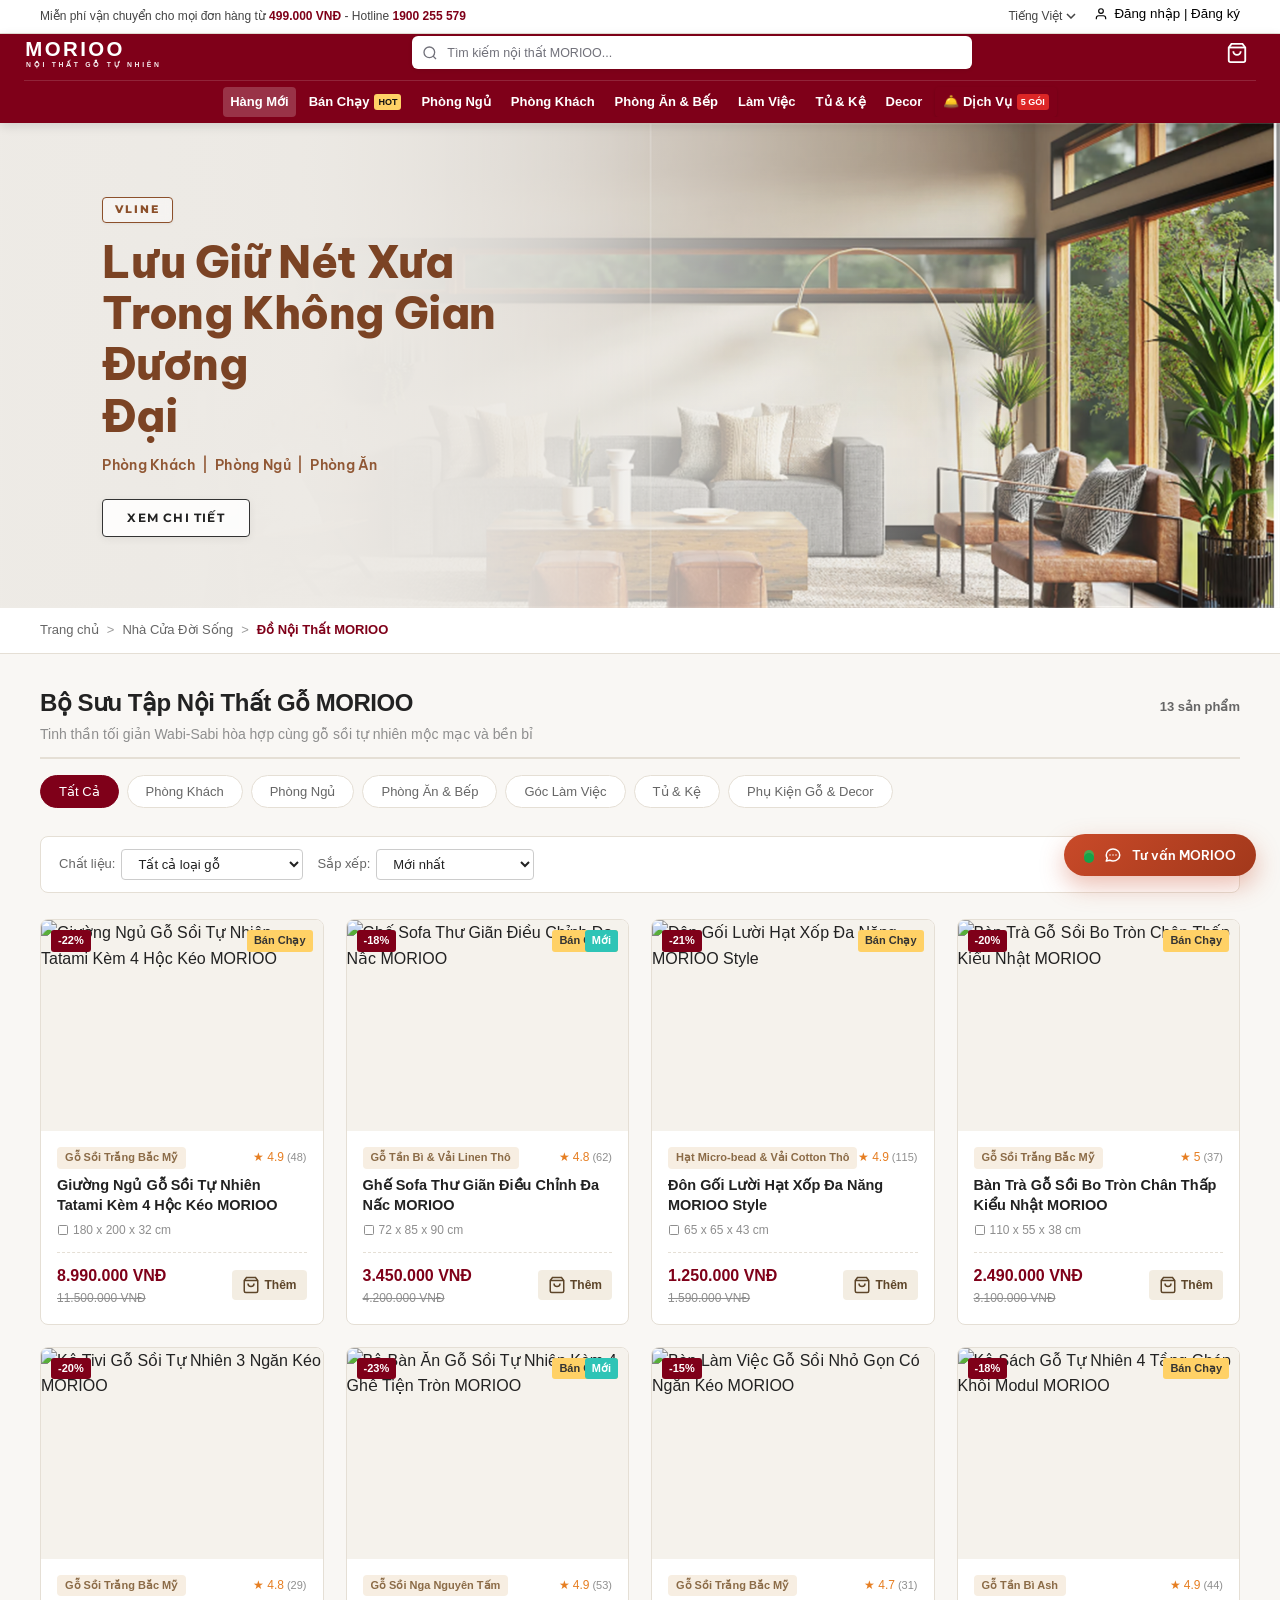
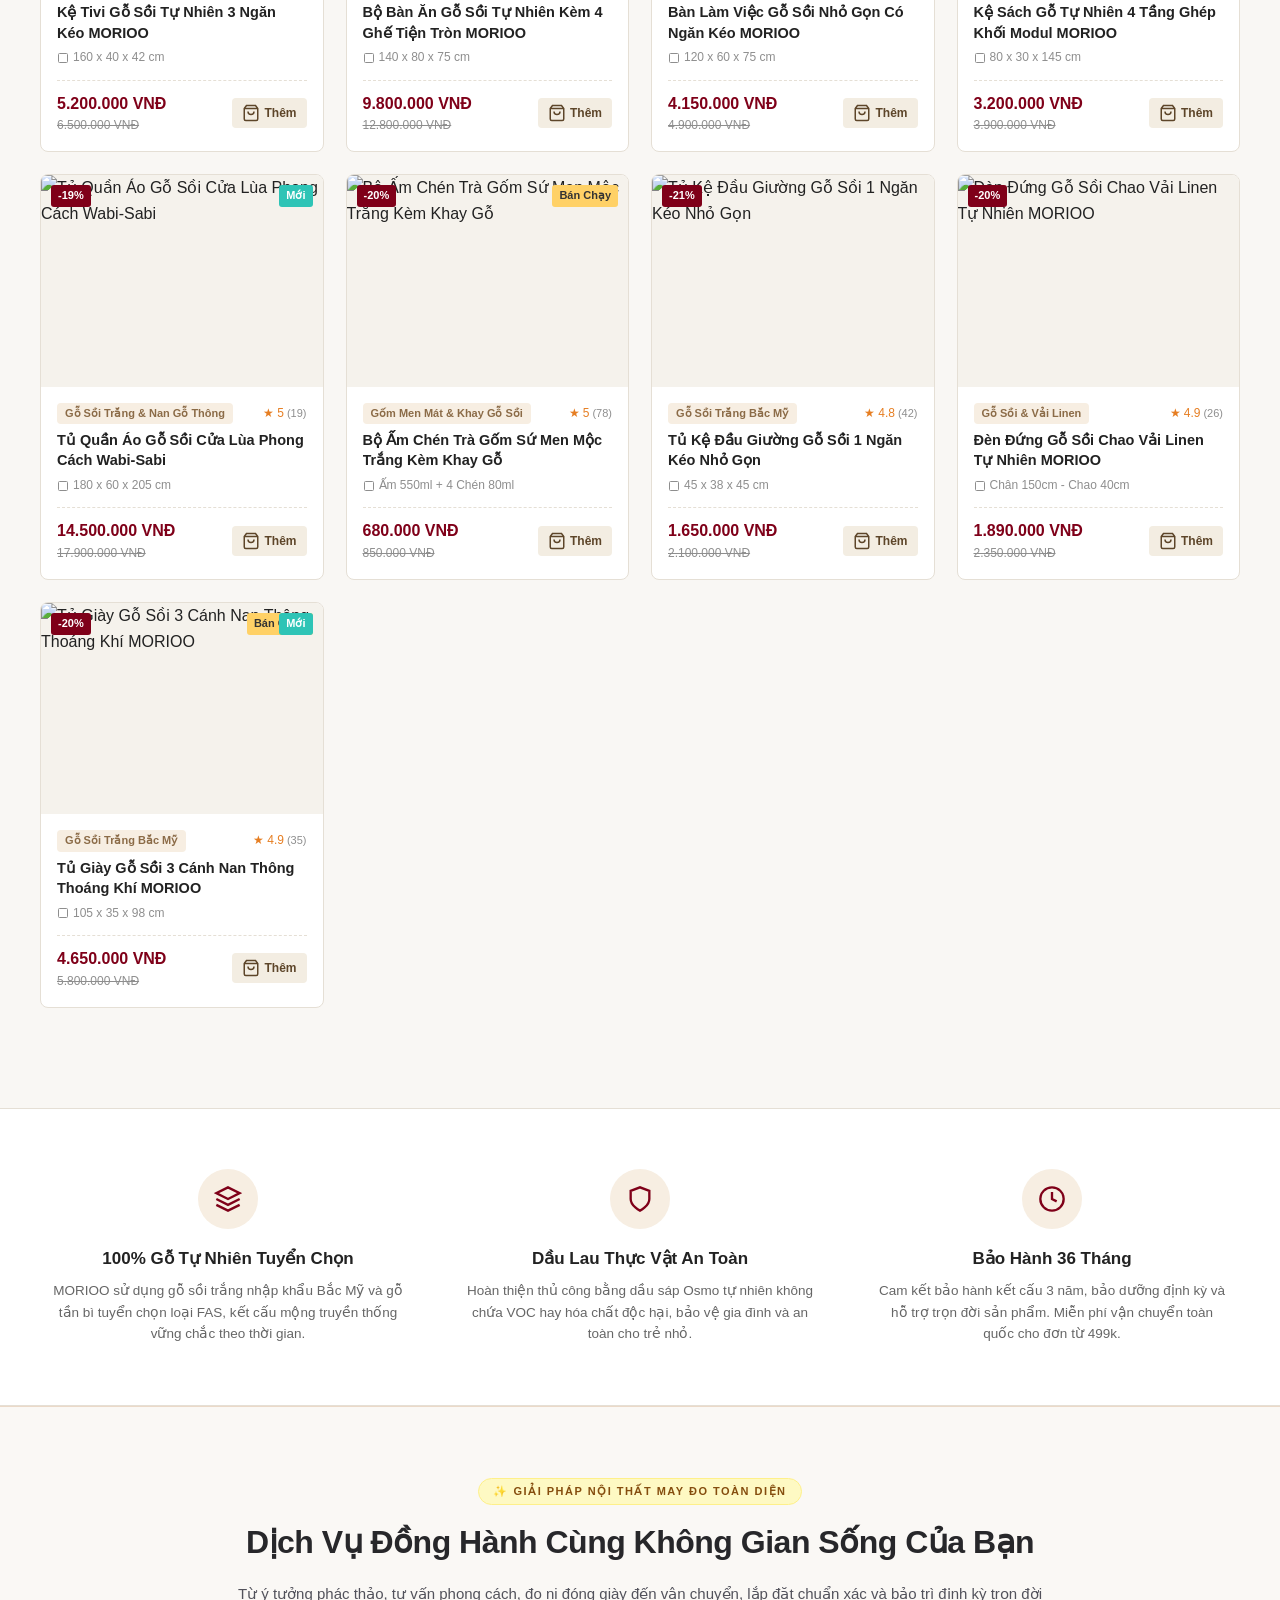
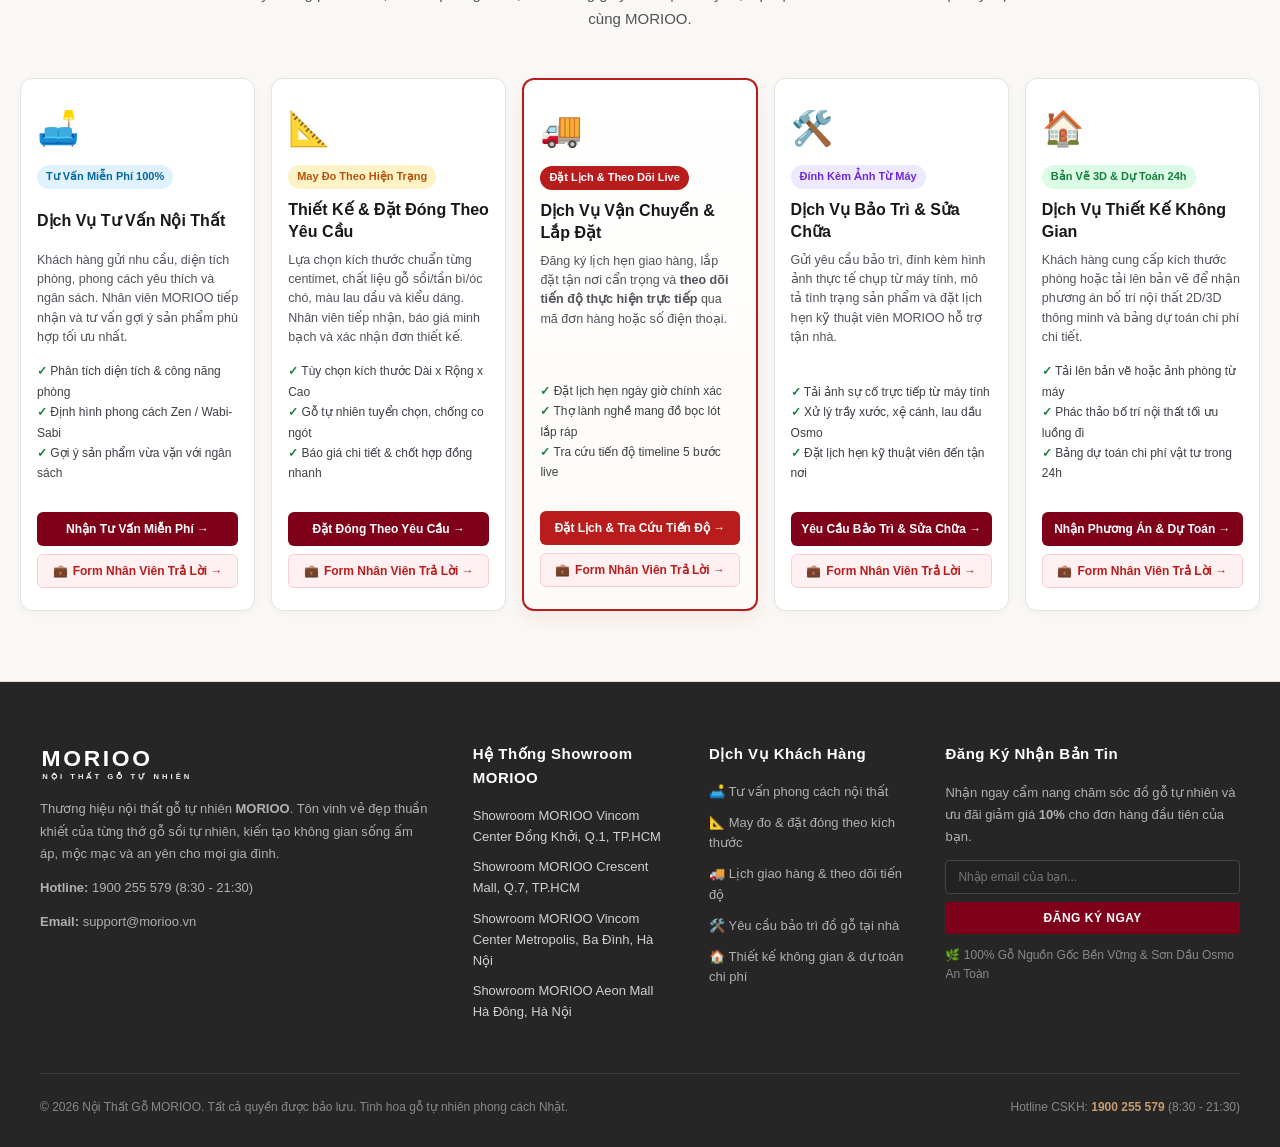
==== commit f8d9fdec: "feat(services): add separate staff response forms directly on storefront cards and modal for all 5 s" ====
--- a/index.html
+++ b/index.html
@@ -302,7 +302,7 @@
             </div>
 
             <div class="services-suite-grid">
-                <!-- Dịch vụ 1: Tư vấn nội thất -->
+                                <!-- Dịch vụ 1: Tư vấn nội thất -->
                 <div class="service-suite-card">
                     <div class="svc-icon">🛋️</div>
                     <span class="svc-tag" style="color:#0369a1; background:#e0f2fe;">
@@ -317,9 +317,14 @@
                         <li><strong style="color:#15803d;">✓</strong> Định hình phong cách Zen / Wabi-Sabi</li>
                         <li><strong style="color:#15803d;">✓</strong> Gợi ý sản phẩm vừa vặn với ngân sách</li>
                     </ul>
-                    <button type="button" onclick="window.openServiceModal('tu-van')" class="btn-brand-primary svc-btn">
-                        Nhận Tư Vấn Miễn Phí →
-                    </button>
+                    <div style="display:flex; flex-direction:column; gap:8px; margin-top:auto; padding-top:12px;">
+                        <button type="button" onclick="window.openServiceModal('tu-van', 'customer')" class="btn-brand-primary svc-btn" style="margin-top:0; width:100%;">
+                            Nhận Tư Vấn Miễn Phí →
+                        </button>
+                        <button type="button" onclick="window.openServiceModal('tu-van', 'staff')" class="btn-svc-staff-action" style="width:100%; padding:9px 10px; background:#fff1f2; color:#b91c1c; border:1.5px solid #fecdd3; border-radius:6px; font-size:12px; font-weight:700; cursor:pointer; display:flex; align-items:center; justify-content:center; gap:5px; transition:all 0.2s;">
+                            <span>💼</span><span>Form Nhân Viên Trả Lời →</span>
+                        </button>
+                    </div>
                 </div>
 
                 <!-- Dịch vụ 2: Thiết kế và đặt đóng theo yêu cầu -->
@@ -337,9 +342,14 @@
                         <li><strong style="color:#15803d;">✓</strong> Gỗ tự nhiên tuyển chọn, chống co ngót</li>
                         <li><strong style="color:#15803d;">✓</strong> Báo giá chi tiết & chốt hợp đồng nhanh</li>
                     </ul>
-                    <button type="button" onclick="window.openServiceModal('dat-dong')" class="btn-brand-primary svc-btn">
-                        Đặt Đóng Theo Yêu Cầu →
-                    </button>
+                    <div style="display:flex; flex-direction:column; gap:8px; margin-top:auto; padding-top:12px;">
+                        <button type="button" onclick="window.openServiceModal('dat-dong', 'customer')" class="btn-brand-primary svc-btn" style="margin-top:0; width:100%;">
+                            Đặt Đóng Theo Yêu Cầu →
+                        </button>
+                        <button type="button" onclick="window.openServiceModal('dat-dong', 'staff')" class="btn-svc-staff-action" style="width:100%; padding:9px 10px; background:#fff1f2; color:#b91c1c; border:1.5px solid #fecdd3; border-radius:6px; font-size:12px; font-weight:700; cursor:pointer; display:flex; align-items:center; justify-content:center; gap:5px; transition:all 0.2s;">
+                            <span>💼</span><span>Form Nhân Viên Trả Lời →</span>
+                        </button>
+                    </div>
                 </div>
 
                 <!-- Dịch vụ 3: Vận chuyển và lắp đặt -->
@@ -357,9 +367,14 @@
                         <li><strong style="color:#15803d;">✓</strong> Thợ lành nghề mang đồ bọc lót lắp ráp</li>
                         <li><strong style="color:#15803d;">✓</strong> Tra cứu tiến độ timeline 5 bước live</li>
                     </ul>
-                    <button type="button" onclick="window.openServiceModal('van-chuyen')" class="btn-brand-primary svc-btn" style="background:#b91c1c;">
-                        Đặt Lịch & Tra Cứu Tiến Độ →
-                    </button>
+                    <div style="display:flex; flex-direction:column; gap:8px; margin-top:auto; padding-top:12px;">
+                        <button type="button" onclick="window.openServiceModal('van-chuyen', 'customer')" class="btn-brand-primary svc-btn" style="margin-top:0; width:100%; background:#b91c1c;">
+                            Đặt Lịch & Tra Cứu Tiến Độ →
+                        </button>
+                        <button type="button" onclick="window.openServiceModal('van-chuyen', 'staff')" class="btn-svc-staff-action" style="width:100%; padding:9px 10px; background:#fff1f2; color:#b91c1c; border:1.5px solid #fecdd3; border-radius:6px; font-size:12px; font-weight:700; cursor:pointer; display:flex; align-items:center; justify-content:center; gap:5px; transition:all 0.2s;">
+                            <span>💼</span><span>Form Nhân Viên Trả Lời →</span>
+                        </button>
+                    </div>
                 </div>
 
                 <!-- Dịch vụ 4: Bảo trì và sửa chữa -->
@@ -377,9 +392,14 @@
                         <li><strong style="color:#15803d;">✓</strong> Xử lý trầy xước, xệ cánh, lau dầu Osmo</li>
                         <li><strong style="color:#15803d;">✓</strong> Đặt lịch hẹn kỹ thuật viên đến tận nơi</li>
                     </ul>
-                    <button type="button" onclick="window.openServiceModal('bao-tri')" class="btn-brand-primary svc-btn">
-                        Yêu Cầu Bảo Trì & Sửa Chữa →
-                    </button>
+                    <div style="display:flex; flex-direction:column; gap:8px; margin-top:auto; padding-top:12px;">
+                        <button type="button" onclick="window.openServiceModal('bao-tri', 'customer')" class="btn-brand-primary svc-btn" style="margin-top:0; width:100%;">
+                            Yêu Cầu Bảo Trì & Sửa Chữa →
+                        </button>
+                        <button type="button" onclick="window.openServiceModal('bao-tri', 'staff')" class="btn-svc-staff-action" style="width:100%; padding:9px 10px; background:#fff1f2; color:#b91c1c; border:1.5px solid #fecdd3; border-radius:6px; font-size:12px; font-weight:700; cursor:pointer; display:flex; align-items:center; justify-content:center; gap:5px; transition:all 0.2s;">
+                            <span>💼</span><span>Form Nhân Viên Trả Lời →</span>
+                        </button>
+                    </div>
                 </div>
 
                 <!-- Dịch vụ 5: Thiết kế không gian -->
@@ -397,10 +417,15 @@
                         <li><strong style="color:#15803d;">✓</strong> Phác thảo bố trí nội thất tối ưu luồng đi</li>
                         <li><strong style="color:#15803d;">✓</strong> Bảng dự toán chi phí vật tư trong 24h</li>
                     </ul>
-                    <button type="button" onclick="window.openServiceModal('thiet-ke-khong-gian')" class="btn-brand-primary svc-btn">
-                        Nhận Phương Án & Dự Toán →
-                    </button>
-                </div>
+                    <div style="display:flex; flex-direction:column; gap:8px; margin-top:auto; padding-top:12px;">
+                        <button type="button" onclick="window.openServiceModal('thiet-ke-khong-gian', 'customer')" class="btn-brand-primary svc-btn" style="margin-top:0; width:100%;">
+                            Nhận Phương Án & Dự Toán →
+                        </button>
+                        <button type="button" onclick="window.openServiceModal('thiet-ke-khong-gian', 'staff')" class="btn-svc-staff-action" style="width:100%; padding:9px 10px; background:#fff1f2; color:#b91c1c; border:1.5px solid #fecdd3; border-radius:6px; font-size:12px; font-weight:700; cursor:pointer; display:flex; align-items:center; justify-content:center; gap:5px; transition:all 0.2s;">
+                            <span>💼</span><span>Form Nhân Viên Trả Lời →</span>
+                        </button>
+                    </div>
+                </div></div>
             </div>
         </div>
     </section>
@@ -1063,15 +1088,15 @@
     <!-- ==============================================================================
          20. MODAL 5 DỊCH VỤ NỘI THẤT MORIOO (TƯ VẤN, ĐẶT ĐÓNG, VẬN CHUYỂN, BẢO TRÌ, THIẾT KẾ)
          ============================================================================== -->
-    <div class="custom-modal" id="serviceModal" style="display:none; position:fixed; inset:0; background:rgba(0,0,0,0.65); z-index:9999; overflow-y:auto; padding:20px 12px; align-items:center; justify-content:center;">
+    <div class="custom-modal" id="serviceModal" style="display:none; position:fixed; inset:0; background:rgba(0,0,0,0.65); z-index:99999; overflow-y:auto; padding:20px 12px; align-items:center; justify-content:center;">
         <div class="modal-dialog" style="background:#fff; width:100%; max-width:880px; border-radius:14px; box-shadow:0 20px 40px rgba(0,0,0,0.25); overflow:hidden; position:relative; margin:auto;">
             <!-- Header bar -->
             <div style="background:#7f1d1d; color:#fff; padding:18px 24px; display:flex; justify-content:space-between; align-items:center;">
                 <div style="display:flex; align-items:center; gap:10px;">
                     <span style="font-size:24px;">🛎️</span>
                     <div>
-                        <h2 style="font-size:18px; font-weight:800; margin:0; color:#fff;">Dịch Vụ Khách Hàng MORIOO</h2>
-                        <p style="font-size:12px; color:#fecaca; margin:0;">Cam kết phản hồi & tư vấn tận tâm trong vòng 30 - 60 phút</p>
+                        <h2 style="font-size:18px; font-weight:800; margin:0; color:#fff;">Dịch Vụ Khách Hàng & May Đo MORIOO</h2>
+                        <p style="font-size:12px; color:#fecaca; margin:0;">Tư vấn, đặt may theo yêu cầu, giao hàng, bảo trì và thiết kế 3D chuyên sâu</p>
                     </div>
                 </div>
                 <button type="button" onclick="window.closeServiceModal()" style="background:rgba(255,255,255,0.15); border:none; color:#fff; width:32px; height:32px; border-radius:50%; font-size:18px; cursor:pointer; display:flex; align-items:center; justify-content:center; transition:0.2s;">&times;</button>
@@ -1102,416 +1127,841 @@
                 <!-- TAB 1: DỊCH VỤ TƯ VẤN NỘI THẤT -->
                 <!-- ========================================== -->
                 <div class="svc-tab-pane active" id="svcTabConsult">
-                    <div style="background:#f0f9ff; border:1px solid #bae6fd; border-radius:8px; padding:12px 16px; margin-bottom:20px; font-size:12.5px; color:#0369a1; line-height:1.6;">
-                        💡 <strong>Chuyên gia MORIOO hỗ trợ:</strong> Hãy gửi gắm diện tích và sở thích của bạn. Chuyên viên thiết kế sẽ liên hệ để tư vấn trực tiếp và gửi phối cảnh gợi ý sản phẩm phù hợp hoàn toàn miễn phí.
-                    </div>
-                    <form onsubmit="window.handleServiceFormSubmit(event, 'tu-van')">
-                        <div style="display:grid; grid-template-columns:1fr 1fr; gap:16px; margin-bottom:14px;">
-                            <div>
-                                <label style="display:block; font-size:12.5px; font-weight:700; margin-bottom:6px; color:#27272a;">Họ và tên quý khách *</label>
-                                <input type="text" name="customer_name" required placeholder="Ví dụ: Trần Minh Hoàng" style="width:100%; padding:10px 12px; border:1px solid #d4d4d8; border-radius:6px; font-size:13px; outline:none; box-sizing:border-box;">
-                            </div>
-                            <div>
-                                <label style="display:block; font-size:12.5px; font-weight:700; margin-bottom:6px; color:#27272a;">Số điện thoại liên hệ *</label>
-                                <input type="tel" name="customer_phone" required placeholder="0912 345 678" style="width:100%; padding:10px 12px; border:1px solid #d4d4d8; border-radius:6px; font-size:13px; outline:none; box-sizing:border-box;">
-                            </div>
-                        </div>
-
-                        <div style="display:grid; grid-template-columns:1fr 1fr; gap:16px; margin-bottom:14px;">
-                            <div>
-                                <label style="display:block; font-size:12.5px; font-weight:700; margin-bottom:6px; color:#27272a;">Không gian cần tư vấn *</label>
-                                <select name="room_type" required style="width:100%; padding:10px 12px; border:1px solid #d4d4d8; border-radius:6px; font-size:13px; outline:none; box-sizing:border-box; background:#fff;">
-                                    <option value="Phòng khách & Thư giãn">Phòng khách & Thư giãn</option>
-                                    <option value="Phòng ngủ ấm cúng">Phòng ngủ ấm cúng</option>
-                                    <option value="Phòng ăn & Bếp">Phòng ăn & Bếp</option>
-                                    <option value="Góc làm việc tại nhà">Góc làm việc tại nhà</option>
-                                    <option value="Tủ & Kệ trang trí lưu trữ">Tủ & Kệ trang trí lưu trữ</option>
-                                    <option value="Nội thất trọn gói toàn bộ nhà">Nội thất trọn gói toàn bộ nhà</option>
-                                </select>
-                            </div>
-                            <div>
-                                <label style="display:block; font-size:12.5px; font-weight:700; margin-bottom:6px; color:#27272a;">Diện tích phòng ước tính (m²) *</label>
-                                <input type="text" name="room_area" required placeholder="Ví dụ: 25m² hoặc 4x6m" style="width:100%; padding:10px 12px; border:1px solid #d4d4d8; border-radius:6px; font-size:13px; outline:none; box-sizing:border-box;">
-                            </div>
-                        </div>
-
-                        <div style="display:grid; grid-template-columns:1fr 1fr; gap:16px; margin-bottom:14px;">
-                            <div>
-                                <label style="display:block; font-size:12.5px; font-weight:700; margin-bottom:6px; color:#27272a;">Phong cách yêu thích *</label>
-                                <select name="style_preference" required style="width:100%; padding:10px 12px; border:1px solid #d4d4d8; border-radius:6px; font-size:13px; outline:none; box-sizing:border-box; background:#fff;">
-                                    <option value="Zen Nhật Bản (Tối giản, sàn thấp, mộc mạc)">Zen Nhật Bản (Tối giản, sàn thấp, mộc mạc)</option>
-                                    <option value="Wabi-Sabi (Tôn vinh thớ gỗ tự nhiên nguyên bản)">Wabi-Sabi (Tôn vinh thớ gỗ tự nhiên nguyên bản)</option>
-                                    <option value="Scandinavian (Bắc Âu sáng sủa, thanh lịch)">Scandinavian (Bắc Âu sáng sủa, thanh lịch)</option>
-                                    <option value="Hiện đại tối giản (Modern Minimalist)">Hiện đại tối giản (Modern Minimalist)</option>
-                                </select>
-                            </div>
-                            <div>
-                                <label style="display:block; font-size:12.5px; font-weight:700; margin-bottom:6px; color:#27272a;">Ngân sách dự kiến đầu tư *</label>
-                                <select name="budget_range" required style="width:100%; padding:10px 12px; border:1px solid #d4d4d8; border-radius:6px; font-size:13px; outline:none; box-sizing:border-box; background:#fff;">
-                                    <option value="Dưới 20 triệu VNĐ">Dưới 20 triệu VNĐ</option>
-                                    <option value="Từ 20 - 50 triệu VNĐ" selected>Từ 20 - 50 triệu VNĐ</option>
-                                    <option value="Từ 50 - 100 triệu VNĐ">Từ 50 - 100 triệu VNĐ</option>
-                                    <option value="Trên 100 triệu VNĐ">Trên 100 triệu VNĐ</option>
-                                </select>
-                            </div>
-                        </div>
-
-                        <div style="margin-bottom:16px;">
-                            <label style="display:block; font-size:12.5px; font-weight:700; margin-bottom:6px; color:#27272a;">Nhu cầu chi tiết & Mong muốn đặc biệt</label>
-                            <textarea name="customer_note" rows="3" placeholder="Ví dụ: Căn hộ chung cư đón nhiều nắng, cần giường có hộc kéo và bàn trà gầm thấp an toàn cho bé nhỏ..." style="width:100%; padding:10px 12px; border:1px solid #d4d4d8; border-radius:6px; font-size:13px; outline:none; box-sizing:border-box;"></textarea>
-                        </div>
-
-                        <div style="display:flex; justify-content:flex-end; gap:12px;">
-                            <button type="button" onclick="window.closeServiceModal()" style="padding:10px 20px; border:1px solid #d4d4d8; background:#fff; color:#52525b; border-radius:6px; font-size:13px; font-weight:600; cursor:pointer;">Đóng</button>
-                            <button type="submit" class="btn-brand-primary" style="padding:10px 24px; border-radius:6px; font-size:13px; font-weight:700;">Gửi Yêu Cầu Tư Vấn Ngay</button>
-                        </div>
-                    </form>
+                    <!-- Mode Switcher -->
+                    <div class="svc-mode-switcher-bar" style="display:flex; justify-content:space-between; align-items:center; background:#f4f4f5; border:1px solid #e4e4e7; border-radius:10px; padding:4px; margin-bottom:18px;">
+                        <button type="button" class="svc-mode-btn active" id="btnModeCustomer_tu_van" onclick="window.switchServiceFormMode('tu-van', 'customer')">
+                            📝 1. Khách Hàng Gửi Yêu Cầu Tư Vấn
+                        </button>
+                        <button type="button" class="svc-mode-btn" id="btnModeStaff_tu_van" onclick="window.switchServiceFormMode('tu-van', 'staff')">
+                            💼 2. Biểu Mẫu Nhân Viên Trả Lời & Gợi Ý
+                        </button>
+                    </div>
+
+                    <!-- PANE KHÁCH HÀNG -->
+                    <div id="paneCustomer_tu_van">
+                        <div style="background:#f0f9ff; border:1px solid #bae6fd; border-radius:8px; padding:12px 16px; margin-bottom:20px; font-size:12.5px; color:#0369a1; line-height:1.6;">
+                            💡 <strong>Chuyên gia MORIOO hỗ trợ:</strong> Hãy gửi gắm diện tích và sở thích của bạn. Chuyên viên thiết kế sẽ liên hệ để tư vấn trực tiếp và gửi phối cảnh gợi ý sản phẩm phù hợp hoàn toàn miễn phí.
+                        </div>
+                        <form onsubmit="window.handleServiceFormSubmit(event, 'tu-van')">
+                            <div style="display:grid; grid-template-columns:1fr 1fr; gap:16px; margin-bottom:14px;">
+                                <div>
+                                    <label style="display:block; font-size:12.5px; font-weight:700; margin-bottom:6px; color:#27272a;">Họ và tên quý khách *</label>
+                                    <input type="text" name="customer_name" required placeholder="Ví dụ: Trần Minh Hoàng" style="width:100%; padding:10px 12px; border:1px solid #d4d4d8; border-radius:6px; font-size:13px; outline:none; box-sizing:border-box;">
+                                </div>
+                                <div>
+                                    <label style="display:block; font-size:12.5px; font-weight:700; margin-bottom:6px; color:#27272a;">Số điện thoại liên hệ *</label>
+                                    <input type="tel" name="customer_phone" required placeholder="0912 345 678" style="width:100%; padding:10px 12px; border:1px solid #d4d4d8; border-radius:6px; font-size:13px; outline:none; box-sizing:border-box;">
+                                </div>
+                            </div>
+
+                            <div style="display:grid; grid-template-columns:1fr 1fr; gap:16px; margin-bottom:14px;">
+                                <div>
+                                    <label style="display:block; font-size:12.5px; font-weight:700; margin-bottom:6px; color:#27272a;">Không gian cần tư vấn *</label>
+                                    <select name="room_type" required style="width:100%; padding:10px 12px; border:1px solid #d4d4d8; border-radius:6px; font-size:13px; outline:none; box-sizing:border-box; background:#fff;">
+                                        <option value="Phòng khách & Thư giãn">Phòng khách & Thư giãn</option>
+                                        <option value="Phòng ngủ ấm cúng">Phòng ngủ ấm cúng</option>
+                                        <option value="Phòng ăn & Bếp">Phòng ăn & Bếp</option>
+                                        <option value="Góc làm việc tại nhà">Góc làm việc tại nhà</option>
+                                        <option value="Tủ & Kệ trang trí lưu trữ">Tủ & Kệ trang trí lưu trữ</option>
+                                        <option value="Nội thất trọn gói toàn bộ nhà">Nội thất trọn gói toàn bộ nhà</option>
+                                    </select>
+                                </div>
+                                <div>
+                                    <label style="display:block; font-size:12.5px; font-weight:700; margin-bottom:6px; color:#27272a;">Diện tích phòng ước tính (m²) *</label>
+                                    <input type="text" name="room_area" required placeholder="Ví dụ: 25m² hoặc 4x6m" style="width:100%; padding:10px 12px; border:1px solid #d4d4d8; border-radius:6px; font-size:13px; outline:none; box-sizing:border-box;">
+                                </div>
+                            </div>
+
+                            <div style="display:grid; grid-template-columns:1fr 1fr; gap:16px; margin-bottom:14px;">
+                                <div>
+                                    <label style="display:block; font-size:12.5px; font-weight:700; margin-bottom:6px; color:#27272a;">Phong cách yêu thích *</label>
+                                    <select name="style_preference" required style="width:100%; padding:10px 12px; border:1px solid #d4d4d8; border-radius:6px; font-size:13px; outline:none; box-sizing:border-box; background:#fff;">
+                                        <option value="Zen Nhật Bản (Tối giản, sàn thấp, mộc mạc)">Zen Nhật Bản (Tối giản, sàn thấp, mộc mạc)</option>
+                                        <option value="Wabi-Sabi (Tôn vinh thớ gỗ tự nhiên nguyên bản)">Wabi-Sabi (Tôn vinh thớ gỗ tự nhiên nguyên bản)</option>
+                                        <option value="Scandinavian (Bắc Âu sáng sủa, thanh lịch)">Scandinavian (Bắc Âu sáng sủa, thanh lịch)</option>
+                                        <option value="Hiện đại tối giản (Modern Minimalist)">Hiện đại tối giản (Modern Minimalist)</option>
+                                    </select>
+                                </div>
+                                <div>
+                                    <label style="display:block; font-size:12.5px; font-weight:700; margin-bottom:6px; color:#27272a;">Ngân sách dự kiến đầu tư *</label>
+                                    <select name="budget_range" required style="width:100%; padding:10px 12px; border:1px solid #d4d4d8; border-radius:6px; font-size:13px; outline:none; box-sizing:border-box; background:#fff;">
+                                        <option value="Dưới 20 triệu VNĐ">Dưới 20 triệu VNĐ</option>
+                                        <option value="Từ 20 - 50 triệu VNĐ" selected>Từ 20 - 50 triệu VNĐ</option>
+                                        <option value="Từ 50 - 100 triệu VNĐ">Từ 50 - 100 triệu VNĐ</option>
+                                        <option value="Trên 100 triệu VNĐ">Trên 100 triệu VNĐ</option>
+                                    </select>
+                                </div>
+                            </div>
+
+                            <div style="margin-bottom:16px;">
+                                <label style="display:block; font-size:12.5px; font-weight:700; margin-bottom:6px; color:#27272a;">Nhu cầu chi tiết & Mong muốn đặc biệt</label>
+                                <textarea name="customer_note" rows="3" placeholder="Ví dụ: Căn hộ chung cư đón nhiều nắng, cần giường có hộc kéo và bàn trà gầm thấp an toàn cho bé nhỏ..." style="width:100%; padding:10px 12px; border:1px solid #d4d4d8; border-radius:6px; font-size:13px; outline:none; box-sizing:border-box;"></textarea>
+                            </div>
+
+                            <div style="display:flex; justify-content:flex-end; gap:12px;">
+                                <button type="button" onclick="window.closeServiceModal()" style="padding:10px 20px; border:1px solid #d4d4d8; background:#fff; color:#52525b; border-radius:6px; font-size:13px; font-weight:600; cursor:pointer;">Đóng</button>
+                                <button type="submit" class="btn-brand-primary" style="padding:10px 24px; border-radius:6px; font-size:13px; font-weight:700;">Gửi Yêu Cầu Tư Vấn Ngay</button>
+                            </div>
+                        </form>
+                    </div>
+
+                    <!-- PANE NHÂN VIÊN TRẢ LỜI TƯ VẤN -->
+                    <div id="paneStaff_tu_van" class="svc-staff-pane" style="display:none;">
+                        <div style="background:#fff1f2; border:1px solid #fecdd3; border-radius:8px; padding:12px 16px; margin-bottom:18px; font-size:12.5px; color:#9f1239; line-height:1.6;">
+                            💼 <strong>Khu Vực Dành Cho Nhân Viên Tư Vấn MORIOO:</strong> Phản hồi yêu cầu của khách hàng, đề xuất phong cách thiết kế Zen/Wabi-Sabi, gợi ý sản phẩm phù hợp và hẹn lịch tư vấn trực tiếp.
+                        </div>
+                        
+                        <div style="margin-bottom:16px; background:#f8fafc; border:1.5px solid #e2e8f0; border-radius:8px; padding:12px 14px;">
+                            <label style="display:block; font-size:12.5px; font-weight:700; margin-bottom:6px; color:#1e293b;">
+                                📋 Chọn yêu cầu của khách hàng cần trả lời:
+                            </label>
+                            <select id="sf_tu_van_codeSelect" onchange="window.onStorefrontSelectRequestToReply('tu-van', this.value)" style="width:100%; padding:10px 12px; border:1px solid #cbd5e1; border-radius:6px; font-size:13px; font-weight:600; color:#0f172a; background:#fff; outline:none; box-sizing:border-box;">
+                                <!-- Loaded dynamically -->
+                            </select>
+                        </div>
+
+                        <form onsubmit="window.handleStorefrontStaffReplySubmit(event, 'tu-van')">
+                            <div style="display:grid; grid-template-columns:1fr 1fr; gap:16px; margin-bottom:14px;">
+                                <div>
+                                    <label style="display:block; font-size:12.5px; font-weight:700; margin-bottom:6px; color:#27272a;">Trạng thái xử lý *</label>
+                                    <select id="sf_tu_van_status" style="width:100%; padding:10px 12px; border:1px solid #d4d4d8; border-radius:6px; font-size:13px; outline:none; box-sizing:border-box; background:#fff; font-weight:600;">
+                                        <option value="consulting">💬 Đang tư vấn & Chọn mẫu</option>
+                                        <option value="quoted">📊 Đã gửi gợi ý & Báo giá sơ bộ</option>
+                                        <option value="completed">✨ Khách đã chốt & Ký hợp đồng</option>
+                                        <option value="cancelled">❌ Đã hủy tư vấn</option>
+                                    </select>
+                                </div>
+                                <div>
+                                    <label style="display:block; font-size:12.5px; font-weight:700; margin-bottom:6px; color:#27272a;">Chuyên viên tư vấn phụ trách *</label>
+                                    <input type="text" id="sf_tu_van_staff" required placeholder="VD: KTS. Lê Văn Nhân Viên" style="width:100%; padding:10px 12px; border:1px solid #d4d4d8; border-radius:6px; font-size:13px; outline:none; box-sizing:border-box;">
+                                </div>
+                            </div>
+
+                            <div style="display:grid; grid-template-columns:1fr 1fr; gap:16px; margin-bottom:14px;">
+                                <div>
+                                    <label style="display:block; font-size:12.5px; font-weight:700; margin-bottom:6px; color:#27272a;">Hotline / Zalo tư vấn</label>
+                                    <input type="text" id="sf_tu_van_phone" placeholder="097 114 1140" style="width:100%; padding:10px 12px; border:1px solid #d4d4d8; border-radius:6px; font-size:13px; outline:none; box-sizing:border-box;">
+                                </div>
+                                <div>
+                                    <label style="display:block; font-size:12.5px; font-weight:700; margin-bottom:6px; color:#27272a;">Dự toán gợi ý phù hợp ngân sách</label>
+                                    <input type="text" id="sf_tu_van_budget" placeholder="VD: 35.000.000 VNĐ" style="width:100%; padding:10px 12px; border:1px solid #d4d4d8; border-radius:6px; font-size:13px; outline:none; box-sizing:border-box; font-weight:700; color:#15803d;">
+                                </div>
+                            </div>
+
+                            <div style="margin-bottom:14px;">
+                                <label style="display:block; font-size:12.5px; font-weight:700; margin-bottom:6px; color:#27272a;">Định hình phong cách khuyên dùng</label>
+                                <input type="text" id="sf_tu_van_styleRec" placeholder="VD: Phong cách Wabi-Sabi kết hợp sofa đay và bàn trà sồi tự nhiên..." style="width:100%; padding:10px 12px; border:1px solid #d4d4d8; border-radius:6px; font-size:13px; outline:none; box-sizing:border-box;">
+                            </div>
+
+                            <div style="margin-bottom:14px;">
+                                <label style="display:block; font-size:12.5px; font-weight:700; margin-bottom:6px; color:#27272a;">Gợi ý sản phẩm phối cảnh phù hợp</label>
+                                <textarea id="sf_tu_van_products" rows="2" placeholder="VD: 1. Sofa Vải Đay Khung Sồi; 2. Bàn Trà Noguchi Sồi; 3. Kệ Tivi Nan Gỗ 1m8..." style="width:100%; padding:10px 12px; border:1px solid #d4d4d8; border-radius:6px; font-size:13px; outline:none; box-sizing:border-box;"></textarea>
+                            </div>
+
+                            <div style="margin-bottom:14px;">
+                                <label style="display:block; font-size:12.5px; font-weight:700; margin-bottom:6px; color:#27272a;">Lịch hẹn tư vấn trực tiếp / Showroom</label>
+                                <input type="text" id="sf_tu_van_appointment" placeholder="VD: 14h30 - Thứ 7 tuần này tại Showroom MORIOO" style="width:100%; padding:10px 12px; border:1px solid #d4d4d8; border-radius:6px; font-size:13px; outline:none; box-sizing:border-box;">
+                            </div>
+
+                            <div style="margin-bottom:16px;">
+                                <label style="display:block; font-size:12.5px; font-weight:700; margin-bottom:6px; color:#27272a;">Lời nhắn & Phản hồi chính thức gửi khách hàng *</label>
+                                <textarea id="sf_tu_van_message" required rows="3" placeholder="Chào bạn, MORIOO đã tiếp nhận nhu cầu và chuẩn bị bảng mẫu gỗ sồi thực tế..." style="width:100%; padding:10px 12px; border:1px solid #d4d4d8; border-radius:6px; font-size:13px; outline:none; box-sizing:border-box;"></textarea>
+                            </div>
+
+                            <div style="display:flex; justify-content:flex-end; gap:12px;">
+                                <button type="button" onclick="window.closeServiceModal()" style="padding:10px 20px; border:1px solid #d4d4d8; background:#fff; color:#52525b; border-radius:6px; font-size:13px; font-weight:600; cursor:pointer;">Đóng</button>
+                                <button type="submit" class="btn-brand-primary" style="padding:10px 24px; border-radius:6px; font-size:13px; font-weight:700; background:#be123c;">💾 Lưu & Gửi Phản Hồi Tư Vấn</button>
+                            </div>
+                        </form>
+                    </div>
                 </div>
 
                 <!-- ========================================== -->
                 <!-- TAB 2: THIẾT KẾ VÀ ĐẶT ĐÓNG THEO YÊU CẦU -->
                 <!-- ========================================== -->
                 <div class="svc-tab-pane" id="svcTabCustom" style="display:none;">
-                    <div style="background:#fffbeb; border:1px solid #fde68a; border-radius:8px; padding:12px 16px; margin-bottom:20px; font-size:12.5px; color:#92400e; line-height:1.6;">
-                        🪵 <strong>Xưởng Mộc Thủ Công MORIOO:</strong> Đóng chuẩn chỉnh theo kích thước riêng biệt của căn phòng. Sử dụng 100% gỗ nhập khẩu loại FAS và mộng gỗ truyền thống không cong vênh.
-                    </div>
-                    <form onsubmit="window.handleServiceFormSubmit(event, 'dat-dong')">
-                        <div style="display:grid; grid-template-columns:1fr 1fr; gap:16px; margin-bottom:14px;">
-                            <div>
-                                <label style="display:block; font-size:12.5px; font-weight:700; margin-bottom:6px; color:#27272a;">Họ và tên quý khách *</label>
-                                <input type="text" name="customer_name" required placeholder="Ví dụ: Hoàng Ngọc Lan" style="width:100%; padding:10px 12px; border:1px solid #d4d4d8; border-radius:6px; font-size:13px; outline:none; box-sizing:border-box;">
-                            </div>
-                            <div>
-                                <label style="display:block; font-size:12.5px; font-weight:700; margin-bottom:6px; color:#27272a;">Số điện thoại liên hệ *</label>
-                                <input type="tel" name="customer_phone" required placeholder="0908 123 456" style="width:100%; padding:10px 12px; border:1px solid #d4d4d8; border-radius:6px; font-size:13px; outline:none; box-sizing:border-box;">
-                            </div>
-                        </div>
-
-                        <div style="display:grid; grid-template-columns:1fr 1fr; gap:16px; margin-bottom:14px;">
-                            <div>
-                                <label style="display:block; font-size:12.5px; font-weight:700; margin-bottom:6px; color:#27272a;">Món đồ cần đặt đóng *</label>
-                                <select name="product_category" required style="width:100%; padding:10px 12px; border:1px solid #d4d4d8; border-radius:6px; font-size:13px; outline:none; box-sizing:border-box; background:#fff;">
-                                    <option value="Tủ quần áo (Cánh lùa / Cánh nan / Kịch trần)">Tủ quần áo (Cánh lùa / Cánh nan / Kịch trần)</option>
-                                    <option value="Kệ tivi & Tủ trang trí phòng khách">Kệ tivi & Tủ trang trí phòng khách</option>
-                                    <option value="Tủ giày nan thoáng khí">Tủ giày nan thoáng khí</option>
-                                    <option value="Kệ sách & Bàn làm việc công thái học">Kệ sách & Bàn làm việc công thái học</option>
-                                    <option value="Giường ngủ gỗ sồi có ngăn kéo">Giường ngủ gỗ sồi có ngăn kéo</option>
-                                    <option value="Bàn ghế ăn nguyên tấm Wabi-Sabi">Bàn ghế ăn nguyên tấm Wabi-Sabi</option>
-                                </select>
-                            </div>
-                            <div>
-                                <label style="display:block; font-size:12.5px; font-weight:700; margin-bottom:6px; color:#27272a;">Kích thước may đo (Dài x Rộng x Cao cm) *</label>
-                                <input type="text" name="dimensions" required placeholder="Ví dụ: 200 x 60 x 220 cm" style="width:100%; padding:10px 12px; border:1px solid #d4d4d8; border-radius:6px; font-size:13px; outline:none; box-sizing:border-box;">
-                            </div>
-                        </div>
-
-                        <div style="display:grid; grid-template-columns:1fr 1fr; gap:16px; margin-bottom:14px;">
-                            <div>
-                                <label style="display:block; font-size:12.5px; font-weight:700; margin-bottom:6px; color:#27272a;">Chất liệu loại gỗ *</label>
-                                <select name="wood_material" required style="width:100%; padding:10px 12px; border:1px solid #d4d4d8; border-radius:6px; font-size:13px; outline:none; box-sizing:border-box; background:#fff;">
-                                    <option value="Gỗ Sồi Trắng Bắc Mỹ FAS (White Oak)">Gỗ Sồi Trắng Bắc Mỹ FAS (White Oak)</option>
-                                    <option value="Gỗ Tần Bì Ash Tự Nhiên">Gỗ Tần Bì Ash Tự Nhiên</option>
-                                    <option value="Gỗ Óc Chó Bắc Mỹ (Walnut Cao Cấp)">Gỗ Óc Chó Bắc Mỹ (Walnut Cao Cấp)</option>
-                                    <option value="Kết hợp Gỗ Sồi & Nan Gỗ Thông Nhẹ">Kết hợp Gỗ Sồi & Nan Gỗ Thông Nhẹ</option>
-                                </select>
-                            </div>
-                            <div>
-                                <label style="display:block; font-size:12.5px; font-weight:700; margin-bottom:6px; color:#27272a;">Màu sắc & Lớp hoàn thiện *</label>
-                                <select name="color_finish" required style="width:100%; padding:10px 12px; border:1px solid #d4d4d8; border-radius:6px; font-size:13px; outline:none; box-sizing:border-box; background:#fff;">
-                                    <option value="Màu sồi tự nhiên lau dầu Osmo thực vật (Sáng ấm)">Màu sồi tự nhiên lau dầu Osmo thực vật (Sáng ấm)</option>
-                                    <option value="Màu nâu óc chó cổ điển (Walnut Tint)">Màu nâu óc chó cổ điển (Walnut Tint)</option>
-                                    <option value="Màu mộc thô nhạt phong cách Wabi-Sabi">Màu mộc thô nhạt phong cách Wabi-Sabi</option>
-                                    <option value="Sơn phủ mờ mộc cao cấp kháng nước 100%">Sơn phủ mờ mộc cao cấp kháng nước 100%</option>
-                                </select>
-                            </div>
-                        </div>
-
-                        <div style="margin-bottom:16px;">
-                            <label style="display:block; font-size:12.5px; font-weight:700; margin-bottom:6px; color:#27272a;">Kiểu dáng & Chi tiết phụ kiện</label>
-                            <textarea name="design_notes" rows="3" placeholder="Ví dụ: Ray trượt giảm chấn Hafele, tay nắm âm vát gỗ giấu kín, chia làm 3 buồng treo áo và 4 ngăn gấp..." style="width:100%; padding:10px 12px; border:1px solid #d4d4d8; border-radius:6px; font-size:13px; outline:none; box-sizing:border-box;"></textarea>
-                        </div>
-
-                        <div style="display:flex; justify-content:flex-end; gap:12px;">
-                            <button type="button" onclick="window.closeServiceModal()" style="padding:10px 20px; border:1px solid #d4d4d8; background:#fff; color:#52525b; border-radius:6px; font-size:13px; font-weight:600; cursor:pointer;">Đóng</button>
-                            <button type="submit" class="btn-brand-primary" style="padding:10px 24px; border-radius:6px; font-size:13px; font-weight:700;">Gửi Yêu Cầu & Nhận Báo Giá 24h</button>
-                        </div>
-                    </form>
+                    <!-- Mode Switcher -->
+                    <div class="svc-mode-switcher-bar" style="display:flex; justify-content:space-between; align-items:center; background:#f4f4f5; border:1px solid #e4e4e7; border-radius:10px; padding:4px; margin-bottom:18px;">
+                        <button type="button" class="svc-mode-btn active" id="btnModeCustomer_dat_dong" onclick="window.switchServiceFormMode('dat-dong', 'customer')">
+                            📝 1. Khách Hàng Gửi Yêu Cầu May Đo
+                        </button>
+                        <button type="button" class="svc-mode-btn" id="btnModeStaff_dat_dong" onclick="window.switchServiceFormMode('dat-dong', 'staff')">
+                            💼 2. Biểu Mẫu Nghệ Nhân Xưởng Báo Giá
+                        </button>
+                    </div>
+
+                    <!-- PANE KHÁCH HÀNG -->
+                    <div id="paneCustomer_dat_dong">
+                        <div style="background:#fffbeb; border:1px solid #fde68a; border-radius:8px; padding:12px 16px; margin-bottom:20px; font-size:12.5px; color:#92400e; line-height:1.6;">
+                            🪵 <strong>Xưởng Mộc Thủ Công MORIOO:</strong> Đóng chuẩn chỉnh theo kích thước riêng biệt của căn phòng. Sử dụng 100% gỗ nhập khẩu loại FAS và mộng gỗ truyền thống không cong vênh.
+                        </div>
+                        <form onsubmit="window.handleServiceFormSubmit(event, 'dat-dong')">
+                            <div style="display:grid; grid-template-columns:1fr 1fr; gap:16px; margin-bottom:14px;">
+                                <div>
+                                    <label style="display:block; font-size:12.5px; font-weight:700; margin-bottom:6px; color:#27272a;">Họ và tên quý khách *</label>
+                                    <input type="text" name="customer_name" required placeholder="Ví dụ: Hoàng Ngọc Lan" style="width:100%; padding:10px 12px; border:1px solid #d4d4d8; border-radius:6px; font-size:13px; outline:none; box-sizing:border-box;">
+                                </div>
+                                <div>
+                                    <label style="display:block; font-size:12.5px; font-weight:700; margin-bottom:6px; color:#27272a;">Số điện thoại liên hệ *</label>
+                                    <input type="tel" name="customer_phone" required placeholder="0908 123 456" style="width:100%; padding:10px 12px; border:1px solid #d4d4d8; border-radius:6px; font-size:13px; outline:none; box-sizing:border-box;">
+                                </div>
+                            </div>
+
+                            <div style="display:grid; grid-template-columns:1fr 1fr; gap:16px; margin-bottom:14px;">
+                                <div>
+                                    <label style="display:block; font-size:12.5px; font-weight:700; margin-bottom:6px; color:#27272a;">Món đồ cần đặt đóng *</label>
+                                    <select name="product_category" required style="width:100%; padding:10px 12px; border:1px solid #d4d4d8; border-radius:6px; font-size:13px; outline:none; box-sizing:border-box; background:#fff;">
+                                        <option value="Tủ quần áo (Cánh lùa / Cánh nan / Kịch trần)">Tủ quần áo (Cánh lùa / Cánh nan / Kịch trần)</option>
+                                        <option value="Kệ tivi & Tủ trang trí phòng khách">Kệ tivi & Tủ trang trí phòng khách</option>
+                                        <option value="Tủ giày nan thoáng khí">Tủ giày nan thoáng khí</option>
+                                        <option value="Kệ sách & Bàn làm việc công thái học">Kệ sách & Bàn làm việc công thái học</option>
+                                        <option value="Giường ngủ gỗ sồi có ngăn kéo">Giường ngủ gỗ sồi có ngăn kéo</option>
+                                        <option value="Bàn ghế ăn nguyên tấm Wabi-Sabi">Bàn ghế ăn nguyên tấm Wabi-Sabi</option>
+                                    </select>
+                                </div>
+                                <div>
+                                    <label style="display:block; font-size:12.5px; font-weight:700; margin-bottom:6px; color:#27272a;">Kích thước may đo (Dài x Rộng x Cao cm) *</label>
+                                    <input type="text" name="dimensions" required placeholder="Ví dụ: 200 x 60 x 220 cm" style="width:100%; padding:10px 12px; border:1px solid #d4d4d8; border-radius:6px; font-size:13px; outline:none; box-sizing:border-box;">
+                                </div>
+                            </div>
+
+                            <div style="display:grid; grid-template-columns:1fr 1fr; gap:16px; margin-bottom:14px;">
+                                <div>
+                                    <label style="display:block; font-size:12.5px; font-weight:700; margin-bottom:6px; color:#27272a;">Chất liệu loại gỗ *</label>
+                                    <select name="wood_material" required style="width:100%; padding:10px 12px; border:1px solid #d4d4d8; border-radius:6px; font-size:13px; outline:none; box-sizing:border-box; background:#fff;">
+                                        <option value="Gỗ Sồi Trắng Bắc Mỹ FAS (White Oak)">Gỗ Sồi Trắng Bắc Mỹ FAS (White Oak)</option>
+                                        <option value="Gỗ Tần Bì Ash Tự Nhiên">Gỗ Tần Bì Ash Tự Nhiên</option>
+                                        <option value="Gỗ Óc Chó Bắc Mỹ (Walnut Cao Cấp)">Gỗ Óc Chó Bắc Mỹ (Walnut Cao Cấp)</option>
+                                        <option value="Kết hợp Gỗ Sồi & Nan Gỗ Thông Nhẹ">Kết hợp Gỗ Sồi & Nan Gỗ Thông Nhẹ</option>
+                                    </select>
+                                </div>
+                                <div>
+                                    <label style="display:block; font-size:12.5px; font-weight:700; margin-bottom:6px; color:#27272a;">Màu sắc & Lớp hoàn thiện *</label>
+                                    <select name="color_finish" required style="width:100%; padding:10px 12px; border:1px solid #d4d4d8; border-radius:6px; font-size:13px; outline:none; box-sizing:border-box; background:#fff;">
+                                        <option value="Màu sồi tự nhiên lau dầu Osmo thực vật (Sáng ấm)">Màu sồi tự nhiên lau dầu Osmo thực vật (Sáng ấm)</option>
+                                        <option value="Màu nâu óc chó cổ điển (Walnut Tint)">Màu nâu óc chó cổ điển (Walnut Tint)</option>
+                                        <option value="Màu mộc thô nhạt phong cách Wabi-Sabi">Màu mộc thô nhạt phong cách Wabi-Sabi</option>
+                                        <option value="Sơn phủ mờ mộc cao cấp kháng nước 100%">Sơn phủ mờ mộc cao cấp kháng nước 100%</option>
+                                    </select>
+                                </div>
+                            </div>
+
+                            <div style="margin-bottom:16px;">
+                                <label style="display:block; font-size:12.5px; font-weight:700; margin-bottom:6px; color:#27272a;">Kiểu dáng & Chi tiết phụ kiện</label>
+                                <textarea name="design_notes" rows="3" placeholder="Ví dụ: Ray trượt giảm chấn Hafele, tay nắm âm vát gỗ giấu kín, chia làm 3 buồng treo áo và 4 ngăn gấp..." style="width:100%; padding:10px 12px; border:1px solid #d4d4d8; border-radius:6px; font-size:13px; outline:none; box-sizing:border-box;"></textarea>
+                            </div>
+
+                            <div style="display:flex; justify-content:flex-end; gap:12px;">
+                                <button type="button" onclick="window.closeServiceModal()" style="padding:10px 20px; border:1px solid #d4d4d8; background:#fff; color:#52525b; border-radius:6px; font-size:13px; font-weight:600; cursor:pointer;">Đóng</button>
+                                <button type="submit" class="btn-brand-primary" style="padding:10px 24px; border-radius:6px; font-size:13px; font-weight:700;">Gửi Yêu Cầu & Nhận Báo Giá 24h</button>
+                            </div>
+                        </form>
+                    </div>
+
+                    <!-- PANE NHÂN VIÊN XƯỞNG BÁO GIÁ -->
+                    <div id="paneStaff_dat_dong" class="svc-staff-pane" style="display:none;">
+                        <div style="background:#fffbeb; border:1px solid #fde68a; border-radius:8px; padding:12px 16px; margin-bottom:18px; font-size:12.5px; color:#92400e; line-height:1.6;">
+                            🪵 <strong>Khu Vực Dành Cho Thợ Cả & Nghệ Nhân Xưởng Mộc:</strong> Thẩm định thông số may đo, chốt quy cách mộng gỗ âm dương, tính toán báo giá vật tư và hẹn ngày bàn giao xuất xưởng.
+                        </div>
+
+                        <div style="margin-bottom:16px; background:#f8fafc; border:1.5px solid #e2e8f0; border-radius:8px; padding:12px 14px;">
+                            <label style="display:block; font-size:12.5px; font-weight:700; margin-bottom:6px; color:#1e293b;">
+                                📋 Chọn đơn đặt đóng cần thẩm định & báo giá:
+                            </label>
+                            <select id="sf_dat_dong_codeSelect" onchange="window.onStorefrontSelectRequestToReply('dat-dong', this.value)" style="width:100%; padding:10px 12px; border:1px solid #cbd5e1; border-radius:6px; font-size:13px; font-weight:600; color:#0f172a; background:#fff; outline:none; box-sizing:border-box;">
+                                <!-- Loaded dynamically -->
+                            </select>
+                        </div>
+
+                        <form onsubmit="window.handleStorefrontStaffReplySubmit(event, 'dat-dong')">
+                            <div style="display:grid; grid-template-columns:1fr 1fr; gap:16px; margin-bottom:14px;">
+                                <div>
+                                    <label style="display:block; font-size:12.5px; font-weight:700; margin-bottom:6px; color:#27272a;">Tiến độ sản xuất may đo *</label>
+                                    <select id="sf_dat_dong_status" style="width:100%; padding:10px 12px; border:1px solid #d4d4d8; border-radius:6px; font-size:13px; outline:none; box-sizing:border-box; background:#fff; font-weight:600;">
+                                        <option value="consulting">🪵 Đang thẩm định kích thước & Kỹ thuật mộng gỗ</option>
+                                        <option value="quoted">💰 Đã báo giá chi tiết & Chờ đặt cọc</option>
+                                        <option value="shipping">⚙️ Đang gia công mộc tại xưởng</option>
+                                        <option value="completed">🏆 Đã hoàn thiện & Sẵn sàng xuất xưởng</option>
+                                        <option value="cancelled">❌ Đã hủy đơn đặt đóng</option>
+                                    </select>
+                                </div>
+                                <div>
+                                    <label style="display:block; font-size:12.5px; font-weight:700; margin-bottom:6px; color:#27272a;">Nghệ nhân / Thợ cả phụ trách *</label>
+                                    <input type="text" id="sf_dat_dong_staff" required placeholder="VD: Nghệ nhân Đặng Văn Tuấn" style="width:100%; padding:10px 12px; border:1px solid #d4d4d8; border-radius:6px; font-size:13px; outline:none; box-sizing:border-box;">
+                                </div>
+                            </div>
+
+                            <div style="display:grid; grid-template-columns:1fr 1fr; gap:16px; margin-bottom:14px;">
+                                <div>
+                                    <label style="display:block; font-size:12.5px; font-weight:700; margin-bottom:6px; color:#27272a;">Hotline xưởng chế tác</label>
+                                    <input type="text" id="sf_dat_dong_phone" placeholder="097 114 1140" style="width:100%; padding:10px 12px; border:1px solid #d4d4d8; border-radius:6px; font-size:13px; outline:none; box-sizing:border-box;">
+                                </div>
+                                <div>
+                                    <label style="display:block; font-size:12.5px; font-weight:700; margin-bottom:6px; color:#27272a;">Thời gian gia công dự kiến</label>
+                                    <input type="text" id="sf_dat_dong_leadTime" placeholder="VD: 12 ngày làm việc" style="width:100%; padding:10px 12px; border:1px solid #d4d4d8; border-radius:6px; font-size:13px; outline:none; box-sizing:border-box;">
+                                </div>
+                            </div>
+
+                            <div style="display:grid; grid-template-columns:1fr 1fr; gap:16px; margin-bottom:14px;">
+                                <div>
+                                    <label style="display:block; font-size:12.5px; font-weight:700; margin-bottom:6px; color:#27272a;">Kích thước may đo chuẩn xác chốt</label>
+                                    <input type="text" id="sf_dat_dong_specs" placeholder="VD: Dài 1800 x Rộng 850 x Cao 750 mm" style="width:100%; padding:10px 12px; border:1px solid #d4d4d8; border-radius:6px; font-size:13px; outline:none; box-sizing:border-box;">
+                                </div>
+                                <div>
+                                    <label style="display:block; font-size:12.5px; font-weight:700; margin-bottom:6px; color:#27272a;">Chất liệu phôi gỗ & Màu dầu hoàn thiện</label>
+                                    <input type="text" id="sf_dat_dong_woodFinish" placeholder="VD: Gỗ Sồi Trắng Bắc Mỹ FAS, lau dầu Osmo Đức" style="width:100%; padding:10px 12px; border:1px solid #d4d4d8; border-radius:6px; font-size:13px; outline:none; box-sizing:border-box;">
+                                </div>
+                            </div>
+
+                            <div style="display:grid; grid-template-columns:1fr 1fr 1fr; gap:14px; margin-bottom:14px;">
+                                <div>
+                                    <label style="display:block; font-size:12.5px; font-weight:700; margin-bottom:6px; color:#27272a;">Tổng chi phí đóng (VNĐ)</label>
+                                    <input type="text" id="sf_dat_dong_totalPrice" placeholder="VD: 14.500.000 VNĐ" style="width:100%; padding:10px 12px; border:1px solid #d4d4d8; border-radius:6px; font-size:13px; outline:none; box-sizing:border-box; font-weight:700; color:#b91c1c;">
+                                </div>
+                                <div>
+                                    <label style="display:block; font-size:12.5px; font-weight:700; margin-bottom:6px; color:#27272a;">Tiền đặt cọc (30% - 50%)</label>
+                                    <input type="text" id="sf_dat_dong_deposit" placeholder="VD: 4.500.000 VNĐ" style="width:100%; padding:10px 12px; border:1px solid #d4d4d8; border-radius:6px; font-size:13px; outline:none; box-sizing:border-box;">
+                                </div>
+                                <div>
+                                    <label style="display:block; font-size:12.5px; font-weight:700; margin-bottom:6px; color:#27272a;">Số tiền còn lại khi nghiệm thu</label>
+                                    <input type="text" id="sf_dat_dong_remaining" placeholder="VD: 10.000.000 VNĐ" style="width:100%; padding:10px 12px; border:1px solid #d4d4d8; border-radius:6px; font-size:13px; outline:none; box-sizing:border-box;">
+                                </div>
+                            </div>
+
+                            <div style="margin-bottom:14px;">
+                                <label style="display:block; font-size:12.5px; font-weight:700; margin-bottom:6px; color:#27272a;">Link bản vẽ kỹ thuật mộng gỗ (nếu có)</label>
+                                <input type="text" id="sf_dat_dong_drawingUrl" placeholder="https://..." style="width:100%; padding:10px 12px; border:1px solid #d4d4d8; border-radius:6px; font-size:13px; outline:none; box-sizing:border-box;">
+                            </div>
+
+                            <div style="margin-bottom:16px;">
+                                <label style="display:block; font-size:12.5px; font-weight:700; margin-bottom:6px; color:#27272a;">Lời dặn kỹ thuật & Cam kết xưởng mộc *</label>
+                                <textarea id="sf_dat_dong_message" required rows="3" placeholder="Xưởng mộc cam kết sử dụng 100% gỗ sồi FAS nhập khẩu chính ngạch, mộng ghép âm dương không dùng đinh tán rỉ sét..." style="width:100%; padding:10px 12px; border:1px solid #d4d4d8; border-radius:6px; font-size:13px; outline:none; box-sizing:border-box;"></textarea>
+                            </div>
+
+                            <div style="display:flex; justify-content:flex-end; gap:12px;">
+                                <button type="button" onclick="window.closeServiceModal()" style="padding:10px 20px; border:1px solid #d4d4d8; background:#fff; color:#52525b; border-radius:6px; font-size:13px; font-weight:600; cursor:pointer;">Đóng</button>
+                                <button type="submit" class="btn-brand-primary" style="padding:10px 24px; border-radius:6px; font-size:13px; font-weight:700; background:#92400e;">💾 Lưu & Gửi Báo Giá May Đo</button>
+                            </div>
+                        </form>
+                    </div>
                 </div>
 
                 <!-- ========================================== -->
-                <!-- TAB 3: DỊCH VỤ VẬN CHUYỂN & LẮP ĐẶT (ĐĂNG KÝ + TRA CỨU TIẾN ĐỘ) -->
+                <!-- TAB 3: DỊCH VỤ VẬN CHUYỂN & LẮP ĐẶT -->
                 <!-- ========================================== -->
                 <div class="svc-tab-pane" id="svcTabDelivery" style="display:none;">
-                    <!-- Sub-toggle giữa Đăng ký và Tra cứu -->
-                    <div style="display:flex; justify-content:center; gap:8px; margin-bottom:20px;">
-                        <button type="button" id="btnSubDeliveryRegister" onclick="window.toggleDeliverySubTab('register')" style="padding:8px 18px; border-radius:20px; font-size:12.5px; font-weight:700; border:none; cursor:pointer; background:#7f1d1d; color:#fff;">
-                            🚚 1. Đăng Ký Lịch Giao & Lắp Đặt
-                        </button>
-                        <button type="button" id="btnSubDeliveryTracking" onclick="window.toggleDeliverySubTab('tracking')" style="padding:8px 18px; border-radius:20px; font-size:12.5px; font-weight:700; border:1px solid #d4d4d8; cursor:pointer; background:#f4f4f5; color:#52525b;">
-                            🔍 2. Tra Cứu Tiến Độ Thực Hiện
-                        </button>
-                    </div>
-
-                    <!-- Sub-pane 1: Đăng ký lịch giao hàng & lắp đặt -->
-                    <div id="subPaneDeliveryRegister">
+                    <!-- Mode Switcher -->
+                    <div class="svc-mode-switcher-bar" style="display:flex; justify-content:space-between; align-items:center; background:#f4f4f5; border:1px solid #e4e4e7; border-radius:10px; padding:4px; margin-bottom:18px;">
+                        <button type="button" class="svc-mode-btn active" id="btnModeCustomer_van_chuyen" onclick="window.switchServiceFormMode('van-chuyen', 'customer')">
+                            📝 1. Khách Hàng Đăng Ký / Tra Cứu
+                        </button>
+                        <button type="button" class="svc-mode-btn" id="btnModeStaff_van_chuyen" onclick="window.switchServiceFormMode('van-chuyen', 'staff')">
+                            💼 2. Biểu Mẫu Điều Phối Vận Chuyển & Lắp Đặt
+                        </button>
+                    </div>
+
+                    <!-- PANE KHÁCH HÀNG (ĐĂNG KÝ + TRA CỨU) -->
+                    <div id="paneCustomer_van_chuyen">
+                        <!-- Sub-toggle giữa Đăng ký và Tra cứu -->
+                        <div style="display:flex; justify-content:center; gap:8px; margin-bottom:20px;">
+                            <button type="button" id="btnSubDeliveryRegister" onclick="window.toggleDeliverySubTab('register')" style="padding:8px 18px; border-radius:20px; font-size:12.5px; font-weight:700; border:none; cursor:pointer; background:#7f1d1d; color:#fff;">
+                                🚚 1. Đăng Ký Lịch Giao & Lắp Đặt
+                            </button>
+                            <button type="button" id="btnSubDeliveryTracking" onclick="window.toggleDeliverySubTab('tracking')" style="padding:8px 18px; border-radius:20px; font-size:12.5px; font-weight:700; border:1px solid #d4d4d8; cursor:pointer; background:#f4f4f5; color:#52525b;">
+                                🔍 2. Tra Cứu Tiến Độ Thực Hiện
+                            </button>
+                        </div>
+
+                        <!-- Sub-pane 1: Đăng ký lịch giao hàng & lắp đặt -->
+                        <div id="subPaneDeliveryRegister">
+                            <div style="background:#fef2f2; border:1px solid #fecaca; border-radius:8px; padding:12px 16px; margin-bottom:18px; font-size:12.5px; color:#991b1b; line-height:1.6;">
+                                🚛 <strong>Đội Vận Chuyển Chuyên Nghiệp:</strong> Xe tải chuyên dụng bọc lót nệm mút cẩn thận, đội ngũ thợ lành nghề mang đồ nghề lắp đặt hoàn thiện và dọn sạch rác trước khi bàn giao.
+                            </div>
+                            <form onsubmit="window.handleServiceFormSubmit(event, 'van-chuyen')">
+                                <div style="display:grid; grid-template-columns:1fr 1fr; gap:16px; margin-bottom:14px;">
+                                    <div>
+                                        <label style="display:block; font-size:12.5px; font-weight:700; margin-bottom:6px; color:#27272a;">Họ và tên quý khách *</label>
+                                        <input type="text" name="customer_name" required placeholder="Ví dụ: Lê Thảo Linh" style="width:100%; padding:10px 12px; border:1px solid #d4d4d8; border-radius:6px; font-size:13px; outline:none; box-sizing:border-box;">
+                                    </div>
+                                    <div>
+                                        <label style="display:block; font-size:12.5px; font-weight:700; margin-bottom:6px; color:#27272a;">Số điện thoại nhận hàng *</label>
+                                        <input type="tel" name="customer_phone" required placeholder="0988 777 666" style="width:100%; padding:10px 12px; border:1px solid #d4d4d8; border-radius:6px; font-size:13px; outline:none; box-sizing:border-box;">
+                                    </div>
+                                </div>
+
+                                <div style="display:grid; grid-template-columns:1fr 1fr; gap:16px; margin-bottom:14px;">
+                                    <div>
+                                        <label style="display:block; font-size:12.5px; font-weight:700; margin-bottom:6px; color:#27272a;">Mã đơn hàng (nếu đã mua tại web) *</label>
+                                        <input type="text" name="order_code" placeholder="Ví dụ: MR-849201 hoặc Chưa có" style="width:100%; padding:10px 12px; border:1px solid #d4d4d8; border-radius:6px; font-size:13px; outline:none; box-sizing:border-box;">
+                                    </div>
+                                    <div>
+                                        <label style="display:block; font-size:12.5px; font-weight:700; margin-bottom:6px; color:#27272a;">Địa chỉ giao hàng & lắp đặt *</label>
+                                        <input type="text" name="shipping_address" required placeholder="Số nhà, tên đường, Phường/Xã, Quận/Huyện" style="width:100%; padding:10px 12px; border:1px solid #d4d4d8; border-radius:6px; font-size:13px; outline:none; box-sizing:border-box;">
+                                    </div>
+                                </div>
+
+                                <div style="display:grid; grid-template-columns:1fr 1fr; gap:16px; margin-bottom:14px;">
+                                    <div>
+                                        <label style="display:block; font-size:12.5px; font-weight:700; margin-bottom:6px; color:#27272a;">Ngày mong muốn giao lắp *</label>
+                                        <input type="date" name="preferred_date" required style="width:100%; padding:10px 12px; border:1px solid #d4d4d8; border-radius:6px; font-size:13px; outline:none; box-sizing:border-box;">
+                                    </div>
+                                    <div>
+                                        <label style="display:block; font-size:12.5px; font-weight:700; margin-bottom:6px; color:#27272a;">Khung giờ thuận tiện *</label>
+                                        <select name="preferred_time" required style="width:100%; padding:10px 12px; border:1px solid #d4d4d8; border-radius:6px; font-size:13px; outline:none; box-sizing:border-box; background:#fff;">
+                                            <option value="Buổi sáng: 08:30 - 11:30">Buổi sáng: 08:30 - 11:30</option>
+                                            <option value="Buổi chiều: 13:30 - 17:00">Buổi chiều: 13:30 - 17:00</option>
+                                            <option value="Buổi tối: 17:30 - 20:30">Buổi tối: 17:30 - 20:30</option>
+                                        </select>
+                                    </div>
+                                </div>
+
+                                <div style="display:grid; grid-template-columns:1fr 1fr; gap:16px; margin-bottom:14px;">
+                                    <div>
+                                        <label style="display:block; font-size:12.5px; font-weight:700; margin-bottom:6px; color:#27272a;">Địa hình nhà ở *</label>
+                                        <select name="house_type" required style="width:100%; padding:10px 12px; border:1px solid #d4d4d8; border-radius:6px; font-size:13px; outline:none; box-sizing:border-box; background:#fff;">
+                                            <option value="Chung cư có thang máy chở hàng">Chung cư có thang máy chở hàng</option>
+                                            <option value="Nhà phố tầng trệt / Hẻm xe tải vào được">Nhà phố tầng trệt / Hẻm xe tải vào được</option>
+                                            <option value="Nhà phố cầu thang bộ hẹp (Cần khiêng vác)">Nhà phố cầu thang bộ hẹp (Cần khiêng vác)</option>
+                                            <option value="Biệt thự / Khu đô thị riêng">Biệt thự / Khu đô thị riêng</option>
+                                        </select>
+                                    </div>
+                                    <div>
+                                        <label style="display:block; font-size:12.5px; font-weight:700; margin-bottom:6px; color:#27272a;">Dịch vụ yêu cầu đi kèm *</label>
+                                        <select name="installation_service" required style="width:100%; padding:10px 12px; border:1px solid #d4d4d8; border-radius:6px; font-size:13px; outline:none; box-sizing:border-box; background:#fff;">
+                                            <option value="Giao hàng & Lắp đặt hoàn thiện trọn gói">Giao hàng & Lắp đặt hoàn thiện trọn gói</option>
+                                            <option value="Giao hàng tiêu chuẩn tới cửa">Giao hàng tiêu chuẩn tới cửa</option>
+                                            <option value="Hỗ trợ di dời đồ gỗ cũ sang vị trí khác">Hỗ trợ di dời đồ gỗ cũ sang vị trí khác</option>
+                                        </select>
+                                    </div>
+                                </div>
+
+                                <div style="margin-bottom:16px;">
+                                    <label style="display:block; font-size:12.5px; font-weight:700; margin-bottom:6px; color:#27272a;">Lưu ý về giờ giới nghiêm / Ban quản lý tòa nhà</label>
+                                    <textarea name="delivery_notes" rows="2" placeholder="Ví dụ: Cần đăng ký trước với BQL chung cư trước 1 ngày, thang máy mở cửa từ 9h sáng..." style="width:100%; padding:10px 12px; border:1px solid #d4d4d8; border-radius:6px; font-size:13px; outline:none; box-sizing:border-box;"></textarea>
+                                </div>
+
+                                <div style="display:flex; justify-content:flex-end; gap:12px;">
+                                    <button type="button" onclick="window.closeServiceModal()" style="padding:10px 20px; border:1px solid #d4d4d8; background:#fff; color:#52525b; border-radius:6px; font-size:13px; font-weight:600; cursor:pointer;">Đóng</button>
+                                    <button type="submit" class="btn-brand-primary" style="padding:10px 24px; border-radius:6px; font-size:13px; font-weight:700; background:#b91c1c;">Xác Nhận Đặt Lịch Giao & Lắp</button>
+                                </div>
+                            </form>
+                        </div>
+
+                        <!-- Sub-pane 2: Tra cứu tiến độ thực hiện -->
+                        <div id="subPaneDeliveryTracking" style="display:none;">
+                            <div style="background:#faf5ff; border:1px solid #e9d5ff; border-radius:8px; padding:12px 16px; margin-bottom:18px; font-size:12.5px; color:#6b21a8; line-height:1.6;">
+                                📡 <strong>Tra Cứu Trực Tuyến Live:</strong> Nhập mã đơn hàng (VD: <code>MR-849201</code>), mã yêu cầu dịch vụ (VD: <code>DV-VC-xxxx</code>) hoặc Số điện thoại để xem ngay tiến độ vận chuyển & lắp đặt.
+                            </div>
+
+                            <div style="display:flex; gap:10px; margin-bottom:20px;">
+                                <input type="text" id="trackingQueryInput" placeholder="Nhập Mã đơn hàng (MR-...) hoặc Mã dịch vụ hoặc Số điện thoại..." style="flex-grow:1; padding:11px 14px; border:1.5px solid #d4d4d8; border-radius:8px; font-size:13.5px; outline:none;">
+                                <button type="button" onclick="window.executeLiveTracking()" class="btn-brand-primary" style="padding:11px 22px; border-radius:8px; font-size:13px; font-weight:700; background:#7f1d1d; white-space:nowrap;">
+                                    🔍 Tra Cứu Ngay
+                                </button>
+                            </div>
+
+                            <!-- Tracking Result Container -->
+                            <div id="trackingResultArea">
+                                <div style="text-align:center; padding:30px 20px; color:#71717a; border:2px dashed #e4e4e7; border-radius:10px;">
+                                    <span style="font-size:36px; display:block; margin-bottom:8px;">📦</span>
+                                    <strong>Vui lòng nhập mã đơn hoặc số điện thoại để tra cứu tiến độ.</strong>
+                                    <p style="font-size:12px; margin-top:4px; color:#a1a1aa;">Mã đơn hàng được gửi vào SMS/Zalo khi quý khách đặt hàng thành công.</p>
+                                </div>
+                            </div>
+                        </div>
+                    </div>
+
+                    <!-- PANE ĐIỀU PHỐI VẬN CHUYỂN & LẮP ĐẶT -->
+                    <div id="paneStaff_van_chuyen" class="svc-staff-pane" style="display:none;">
                         <div style="background:#fef2f2; border:1px solid #fecaca; border-radius:8px; padding:12px 16px; margin-bottom:18px; font-size:12.5px; color:#991b1b; line-height:1.6;">
-                            🚛 <strong>Đội Vận Chuyển Chuyên Nghiệp:</strong> Xe tải chuyên dụng bọc lót nệm mút cẩn thận, đội ngũ thợ lành nghề mang đồ nghề lắp đặt hoàn thiện và dọn sạch rác trước khi bàn giao.
-                        </div>
-                        <form onsubmit="window.handleServiceFormSubmit(event, 'van-chuyen')">
-                            <div style="display:grid; grid-template-columns:1fr 1fr; gap:16px; margin-bottom:14px;">
-                                <div>
-                                    <label style="display:block; font-size:12.5px; font-weight:700; margin-bottom:6px; color:#27272a;">Họ và tên quý khách *</label>
-                                    <input type="text" name="customer_name" required placeholder="Ví dụ: Lê Thảo Linh" style="width:100%; padding:10px 12px; border:1px solid #d4d4d8; border-radius:6px; font-size:13px; outline:none; box-sizing:border-box;">
-                                </div>
-                                <div>
-                                    <label style="display:block; font-size:12.5px; font-weight:700; margin-bottom:6px; color:#27272a;">Số điện thoại nhận hàng *</label>
-                                    <input type="tel" name="customer_phone" required placeholder="0988 777 666" style="width:100%; padding:10px 12px; border:1px solid #d4d4d8; border-radius:6px; font-size:13px; outline:none; box-sizing:border-box;">
-                                </div>
-                            </div>
-
-                            <div style="display:grid; grid-template-columns:1fr 1fr; gap:16px; margin-bottom:14px;">
-                                <div>
-                                    <label style="display:block; font-size:12.5px; font-weight:700; margin-bottom:6px; color:#27272a;">Mã đơn hàng (nếu đã mua tại web) *</label>
-                                    <input type="text" name="order_code" placeholder="Ví dụ: MR-849201 hoặc Chưa có" style="width:100%; padding:10px 12px; border:1px solid #d4d4d8; border-radius:6px; font-size:13px; outline:none; box-sizing:border-box;">
-                                </div>
-                                <div>
-                                    <label style="display:block; font-size:12.5px; font-weight:700; margin-bottom:6px; color:#27272a;">Địa chỉ giao hàng & lắp đặt *</label>
-                                    <input type="text" name="shipping_address" required placeholder="Số nhà, tên đường, Phường/Xã, Quận/Huyện" style="width:100%; padding:10px 12px; border:1px solid #d4d4d8; border-radius:6px; font-size:13px; outline:none; box-sizing:border-box;">
-                                </div>
-                            </div>
-
-                            <div style="display:grid; grid-template-columns:1fr 1fr; gap:16px; margin-bottom:14px;">
-                                <div>
-                                    <label style="display:block; font-size:12.5px; font-weight:700; margin-bottom:6px; color:#27272a;">Ngày mong muốn giao lắp *</label>
-                                    <input type="date" name="preferred_date" required style="width:100%; padding:10px 12px; border:1px solid #d4d4d8; border-radius:6px; font-size:13px; outline:none; box-sizing:border-box;">
-                                </div>
-                                <div>
-                                    <label style="display:block; font-size:12.5px; font-weight:700; margin-bottom:6px; color:#27272a;">Khung giờ thuận tiện *</label>
-                                    <select name="preferred_time" required style="width:100%; padding:10px 12px; border:1px solid #d4d4d8; border-radius:6px; font-size:13px; outline:none; box-sizing:border-box; background:#fff;">
-                                        <option value="Buổi sáng: 08:30 - 11:30">Buổi sáng: 08:30 - 11:30</option>
-                                        <option value="Buổi chiều: 13:30 - 17:00">Buổi chiều: 13:30 - 17:00</option>
-                                        <option value="Buổi tối: 17:30 - 20:30">Buổi tối: 17:30 - 20:30</option>
+                            🚚 <strong>Khu Vực Dành Cho Điều Phối Vận Chuyển & Lắp Đặt:</strong> Phân công xe tải thùng kín, thợ mộc phụ trách lắp ráp, cập nhật khung giờ cam kết giao hàng và truyền tin trực tiếp tới khách.
+                        </div>
+
+                        <div style="margin-bottom:16px; background:#f8fafc; border:1.5px solid #e2e8f0; border-radius:8px; padding:12px 14px;">
+                            <label style="display:block; font-size:12.5px; font-weight:700; margin-bottom:6px; color:#1e293b;">
+                                📋 Chọn đơn cần điều phối giao hàng & lắp đặt:
+                            </label>
+                            <select id="sf_van_chuyen_codeSelect" onchange="window.onStorefrontSelectRequestToReply('van-chuyen', this.value)" style="width:100%; padding:10px 12px; border:1px solid #cbd5e1; border-radius:6px; font-size:13px; font-weight:600; color:#0f172a; background:#fff; outline:none; box-sizing:border-box;">
+                                <!-- Loaded dynamically -->
+                            </select>
+                        </div>
+
+                        <form onsubmit="window.handleStorefrontStaffReplySubmit(event, 'van-chuyen')">
+                            <div style="display:grid; grid-template-columns:1fr 1fr; gap:16px; margin-bottom:14px;">
+                                <div>
+                                    <label style="display:block; font-size:12.5px; font-weight:700; margin-bottom:6px; color:#27272a;">Tiến độ giao hàng & Lắp đặt *</label>
+                                    <select id="sf_van_chuyen_status" style="width:100%; padding:10px 12px; border:1px solid #d4d4d8; border-radius:6px; font-size:13px; outline:none; box-sizing:border-box; background:#fff; font-weight:600;">
+                                        <option value="consulting">📦 Đang xếp lịch xe & Chuẩn bị bọc lót</option>
+                                        <option value="quoted">📅 Đã xác nhận lịch hẹn giao hàng với khách</option>
+                                        <option value="shipping">🚛 Xe tải đang trên đường giao hàng & Lắp đặt</option>
+                                        <option value="completed">✨ Đã bàn giao lắp đặt hoàn thiện & Nghiệm thu</option>
+                                        <option value="cancelled">❌ Đã hủy lịch giao</option>
                                     </select>
                                 </div>
-                            </div>
-
-                            <div style="display:grid; grid-template-columns:1fr 1fr; gap:16px; margin-bottom:14px;">
-                                <div>
-                                    <label style="display:block; font-size:12.5px; font-weight:700; margin-bottom:6px; color:#27272a;">Địa hình nhà ở *</label>
-                                    <select name="house_type" required style="width:100%; padding:10px 12px; border:1px solid #d4d4d8; border-radius:6px; font-size:13px; outline:none; box-sizing:border-box; background:#fff;">
-                                        <option value="Chung cư có thang máy chở hàng">Chung cư có thang máy chở hàng</option>
-                                        <option value="Nhà phố tầng trệt / Hẻm xe tải vào được">Nhà phố tầng trệt / Hẻm xe tải vào được</option>
-                                        <option value="Nhà phố cầu thang bộ hẹp (Cần khiêng vác)">Nhà phố cầu thang bộ hẹp (Cần khiêng vác)</option>
-                                        <option value="Biệt thự / Khu đô thị riêng">Biệt thự / Khu đô thị riêng</option>
-                                    </select>
-                                </div>
-                                <div>
-                                    <label style="display:block; font-size:12.5px; font-weight:700; margin-bottom:6px; color:#27272a;">Dịch vụ yêu cầu đi kèm *</label>
-                                    <select name="installation_service" required style="width:100%; padding:10px 12px; border:1px solid #d4d4d8; border-radius:6px; font-size:13px; outline:none; box-sizing:border-box; background:#fff;">
-                                        <option value="Giao hàng & Lắp đặt hoàn thiện trọn gói">Giao hàng & Lắp đặt hoàn thiện trọn gói</option>
-                                        <option value="Giao hàng tiêu chuẩn tới cửa">Giao hàng tiêu chuẩn tới cửa</option>
-                                        <option value="Hỗ trợ di dời đồ gỗ cũ sang vị trí khác">Hỗ trợ di dời đồ gỗ cũ sang vị trí khác</option>
-                                    </select>
-                                </div>
+                                <div>
+                                    <label style="display:block; font-size:12.5px; font-weight:700; margin-bottom:6px; color:#27272a;">Bác tài xế phụ trách *</label>
+                                    <input type="text" id="sf_van_chuyen_driver" required placeholder="VD: Bác tài Nguyễn Văn Hùng - 0912.345.678" style="width:100%; padding:10px 12px; border:1px solid #d4d4d8; border-radius:6px; font-size:13px; outline:none; box-sizing:border-box;">
+                                </div>
+                            </div>
+
+                            <div style="display:grid; grid-template-columns:1fr 1fr 1fr; gap:14px; margin-bottom:14px;">
+                                <div>
+                                    <label style="display:block; font-size:12.5px; font-weight:700; margin-bottom:6px; color:#27272a;">Biển số xe tải chuyên dụng</label>
+                                    <input type="text" id="sf_van_chuyen_plate" placeholder="VD: 29C-886.99 (Thùng kín)" style="width:100%; padding:10px 12px; border:1px solid #d4d4d8; border-radius:6px; font-size:13px; outline:none; box-sizing:border-box; font-family:monospace;">
+                                </div>
+                                <div>
+                                    <label style="display:block; font-size:12.5px; font-weight:700; margin-bottom:6px; color:#27272a;">Thợ mộc đi cùng lắp đặt</label>
+                                    <input type="text" id="sf_van_chuyen_worker" placeholder="VD: Thợ mộc Trần Văn Tuấn" style="width:100%; padding:10px 12px; border:1px solid #d4d4d8; border-radius:6px; font-size:13px; outline:none; box-sizing:border-box;">
+                                </div>
+                                <div>
+                                    <label style="display:block; font-size:12.5px; font-weight:700; margin-bottom:6px; color:#27272a;">Cước phí vận chuyển & Lắp</label>
+                                    <input type="text" id="sf_van_chuyen_fee" placeholder="VD: Miễn phí 0 VNĐ" style="width:100%; padding:10px 12px; border:1px solid #d4d4d8; border-radius:6px; font-size:13px; outline:none; box-sizing:border-box; font-weight:700; color:#15803d;">
+                                </div>
+                            </div>
+
+                            <div style="margin-bottom:14px;">
+                                <label style="display:block; font-size:12.5px; font-weight:700; margin-bottom:6px; color:#27272a;">Khung giờ giao hàng cam kết</label>
+                                <input type="text" id="sf_van_chuyen_timeSlot" placeholder="VD: Ngày 04/11 - Khung giờ sáng 09h00 - 11h30" style="width:100%; padding:10px 12px; border:1px solid #d4d4d8; border-radius:6px; font-size:13px; outline:none; box-sizing:border-box;">
                             </div>
 
                             <div style="margin-bottom:16px;">
-                                <label style="display:block; font-size:12.5px; font-weight:700; margin-bottom:6px; color:#27272a;">Lưu ý về giờ giới nghiêm / Ban quản lý tòa nhà</label>
-                                <textarea name="delivery_notes" rows="2" placeholder="Ví dụ: Cần đăng ký trước với BQL chung cư trước 1 ngày, thang máy mở cửa từ 9h sáng..." style="width:100%; padding:10px 12px; border:1px solid #d4d4d8; border-radius:6px; font-size:13px; outline:none; box-sizing:border-box;"></textarea>
+                                <label style="display:block; font-size:12.5px; font-weight:700; margin-bottom:6px; color:#27272a;">Lời dặn dò & Hướng dẫn nhận hàng gửi khách *</label>
+                                <textarea id="sf_van_chuyen_message" required rows="3" placeholder="Bác tài sẽ gọi trước 30 phút. Quý khách vui lòng chuẩn bị mặt bằng để thợ mộc ráp đồ hoàn thiện..." style="width:100%; padding:10px 12px; border:1px solid #d4d4d8; border-radius:6px; font-size:13px; outline:none; box-sizing:border-box;"></textarea>
                             </div>
 
                             <div style="display:flex; justify-content:flex-end; gap:12px;">
                                 <button type="button" onclick="window.closeServiceModal()" style="padding:10px 20px; border:1px solid #d4d4d8; background:#fff; color:#52525b; border-radius:6px; font-size:13px; font-weight:600; cursor:pointer;">Đóng</button>
-                                <button type="submit" class="btn-brand-primary" style="padding:10px 24px; border-radius:6px; font-size:13px; font-weight:700; background:#b91c1c;">Xác Nhận Đặt Lịch Giao & Lắp</button>
+                                <button type="submit" class="btn-brand-primary" style="padding:10px 24px; border-radius:6px; font-size:13px; font-weight:700; background:#b91c1c;">💾 Lưu & Cập Nhật Lịch Giao</button>
                             </div>
                         </form>
                     </div>
-
-                    <!-- Sub-pane 2: Tra cứu tiến độ thực hiện -->
-                    <div id="subPaneDeliveryTracking" style="display:none;">
-                        <div style="background:#faf5ff; border:1px solid #e9d5ff; border-radius:8px; padding:12px 16px; margin-bottom:18px; font-size:12.5px; color:#6b21a8; line-height:1.6;">
-                            📡 <strong>Tra Cứu Trực Tuyến Live:</strong> Nhập mã đơn hàng (VD: <code>MR-849201</code>), mã yêu cầu dịch vụ (VD: <code>DV-VC-xxxx</code>) hoặc Số điện thoại để xem ngay tiến độ vận chuyển & lắp đặt.
-                        </div>
-
-                        <div style="display:flex; gap:10px; margin-bottom:20px;">
-                            <input type="text" id="trackingQueryInput" placeholder="Nhập Mã đơn hàng (MR-...) hoặc Mã dịch vụ hoặc Số điện thoại..." style="flex-grow:1; padding:11px 14px; border:1.5px solid #d4d4d8; border-radius:8px; font-size:13.5px; outline:none;">
-                            <button type="button" onclick="window.executeLiveTracking()" class="btn-brand-primary" style="padding:11px 22px; border-radius:8px; font-size:13px; font-weight:700; background:#7f1d1d; white-space:nowrap;">
-                                🔍 Tra Cứu Ngay
-                            </button>
-                        </div>
-
-                        <!-- Tracking Result Container -->
-                        <div id="trackingResultArea">
-                            <div style="text-align:center; padding:30px 20px; color:#71717a; border:2px dashed #e4e4e7; border-radius:10px;">
-                                <span style="font-size:36px; display:block; margin-bottom:8px;">📦</span>
-                                <strong>Vui lòng nhập mã đơn hoặc số điện thoại để tra cứu tiến độ.</strong>
-                                <p style="font-size:12px; margin-top:4px; color:#a1a1aa;">Mã đơn hàng được gửi vào SMS/Zalo khi quý khách đặt hàng thành công.</p>
-                            </div>
-                        </div>
-                    </div>
                 </div>
 
                 <!-- ========================================== -->
-                <!-- TAB 4: DỊCH VỤ BẢO TRÌ & SỬA CHỮA (CÓ TẢI ẢNH TỪ MÁY TÍNH) -->
+                <!-- TAB 4: DỊCH VỤ BẢO TRÌ & SỬA CHỮA -->
                 <!-- ========================================== -->
                 <div class="svc-tab-pane" id="svcTabMaint" style="display:none;">
-                    <div style="background:#f5f3ff; border:1px solid #ddd6fe; border-radius:8px; padding:12px 16px; margin-bottom:20px; font-size:12.5px; color:#5b21b6; line-height:1.6;">
-                        🔧 <strong>Bảo Trì Chuyên Sâu Tận Nơi:</strong> Bảo dưỡng làm mới gỗ, xử lý trầy xước, cân chỉnh bản lề ray trượt và lau dầu Osmo thực vật giúp đồ gỗ luôn bóng mịn như mới.
-                    </div>
-                    <form onsubmit="window.handleServiceFormSubmit(event, 'bao-tri')">
-                        <div style="display:grid; grid-template-columns:1fr 1fr; gap:16px; margin-bottom:14px;">
-                            <div>
-                                <label style="display:block; font-size:12.5px; font-weight:700; margin-bottom:6px; color:#27272a;">Họ và tên quý khách *</label>
-                                <input type="text" name="customer_name" required placeholder="Ví dụ: Phạm Minh Tuấn" style="width:100%; padding:10px 12px; border:1px solid #d4d4d8; border-radius:6px; font-size:13px; outline:none; box-sizing:border-box;">
-                            </div>
-                            <div>
-                                <label style="display:block; font-size:12.5px; font-weight:700; margin-bottom:6px; color:#27272a;">Số điện thoại liên hệ *</label>
-                                <input type="tel" name="customer_phone" required placeholder="0933 888 999" style="width:100%; padding:10px 12px; border:1px solid #d4d4d8; border-radius:6px; font-size:13px; outline:none; box-sizing:border-box;">
-                            </div>
-                        </div>
-
-                        <div style="display:grid; grid-template-columns:1fr 1fr; gap:16px; margin-bottom:14px;">
-                            <div>
-                                <label style="display:block; font-size:12.5px; font-weight:700; margin-bottom:6px; color:#27272a;">Tên sản phẩm cần bảo trì / sửa chữa *</label>
-                                <input type="text" name="product_item" required placeholder="Ví dụ: Tủ quần áo gỗ sồi, Bàn ăn 4 ghế..." style="width:100%; padding:10px 12px; border:1px solid #d4d4d8; border-radius:6px; font-size:13px; outline:none; box-sizing:border-box;">
-                            </div>
-                            <div>
-                                <label style="display:block; font-size:12.5px; font-weight:700; margin-bottom:6px; color:#27272a;">Tình trạng sự cố / Nhu cầu bảo dưỡng *</label>
-                                <select name="issue_type" required style="width:100%; padding:10px 12px; border:1px solid #d4d4d8; border-radius:6px; font-size:13px; outline:none; box-sizing:border-box; background:#fff;">
-                                    <option value="Trầy xước bề mặt / Cần đánh bóng làm mới">Trầy xước bề mặt / Cần đánh bóng làm mới</option>
-                                    <option value="Xệ cánh tủ / Kẹt ngăn kéo / Lỏng ốc vít">Xệ cánh tủ / Kẹt ngăn kéo / Lỏng ốc vít</option>
-                                    <option value="Bảo dưỡng định kỳ lau dầu Osmo tự nhiên">Bảo dưỡng định kỳ lau dầu Osmo tự nhiên</option>
-                                    <option value="Cong vênh, nứt nẻ do co giãn thời tiết">Cong vênh, nứt nẻ do co giãn thời tiết</option>
-                                    <option value="Khác (Mô tả cụ thể bên dưới)">Khác (Mô tả cụ thể bên dưới)</option>
-                                </select>
-                            </div>
-                        </div>
-
-                        <!-- UPLOAD HÌNH ẢNH SẢN PHẨM TỪ MÁY TÍNH -->
-                        <div style="margin-bottom:16px;">
-                            <label style="display:block; font-size:12.5px; font-weight:700; margin-bottom:6px; color:#27272a;">
-                                📷 Đính kèm hình ảnh thực tế sản phẩm từ máy tính (Khuyên dùng)
+                    <!-- Mode Switcher -->
+                    <div class="svc-mode-switcher-bar" style="display:flex; justify-content:space-between; align-items:center; background:#f4f4f5; border:1px solid #e4e4e7; border-radius:10px; padding:4px; margin-bottom:18px;">
+                        <button type="button" class="svc-mode-btn active" id="btnModeCustomer_bao_tri" onclick="window.switchServiceFormMode('bao-tri', 'customer')">
+                            📝 1. Khách Hàng Gửi Yêu Cầu & Ảnh
+                        </button>
+                        <button type="button" class="svc-mode-btn" id="btnModeStaff_bao_tri" onclick="window.switchServiceFormMode('bao-tri', 'staff')">
+                            💼 2. Biểu Mẫu Kỹ Thuật Viên Phản Hồi & Đặt Lịch
+                        </button>
+                    </div>
+
+                    <!-- PANE KHÁCH HÀNG -->
+                    <div id="paneCustomer_bao_tri">
+                        <div style="background:#f5f3ff; border:1px solid #ddd6fe; border-radius:8px; padding:12px 16px; margin-bottom:20px; font-size:12.5px; color:#5b21b6; line-height:1.6;">
+                            🔧 <strong>Bảo Trì Chuyên Sâu Tận Nơi:</strong> Bảo dưỡng làm mới gỗ, xử lý trầy xước, cân chỉnh bản lề ray trượt và lau dầu Osmo thực vật giúp đồ gỗ luôn bóng mịn như mới.
+                        </div>
+                        <form onsubmit="window.handleServiceFormSubmit(event, 'bao-tri')">
+                            <div style="display:grid; grid-template-columns:1fr 1fr; gap:16px; margin-bottom:14px;">
+                                <div>
+                                    <label style="display:block; font-size:12.5px; font-weight:700; margin-bottom:6px; color:#27272a;">Họ và tên quý khách *</label>
+                                    <input type="text" name="customer_name" required placeholder="Ví dụ: Phạm Minh Tuấn" style="width:100%; padding:10px 12px; border:1px solid #d4d4d8; border-radius:6px; font-size:13px; outline:none; box-sizing:border-box;">
+                                </div>
+                                <div>
+                                    <label style="display:block; font-size:12.5px; font-weight:700; margin-bottom:6px; color:#27272a;">Số điện thoại liên hệ *</label>
+                                    <input type="tel" name="customer_phone" required placeholder="0933 888 999" style="width:100%; padding:10px 12px; border:1px solid #d4d4d8; border-radius:6px; font-size:13px; outline:none; box-sizing:border-box;">
+                                </div>
+                            </div>
+
+                            <div style="display:grid; grid-template-columns:1fr 1fr; gap:16px; margin-bottom:14px;">
+                                <div>
+                                    <label style="display:block; font-size:12.5px; font-weight:700; margin-bottom:6px; color:#27272a;">Tên sản phẩm cần bảo trì / sửa chữa *</label>
+                                    <input type="text" name="product_item" required placeholder="Ví dụ: Tủ quần áo gỗ sồi, Bàn ăn 4 ghế..." style="width:100%; padding:10px 12px; border:1px solid #d4d4d8; border-radius:6px; font-size:13px; outline:none; box-sizing:border-box;">
+                                </div>
+                                <div>
+                                    <label style="display:block; font-size:12.5px; font-weight:700; margin-bottom:6px; color:#27272a;">Tình trạng sự cố / Nhu cầu bảo dưỡng *</label>
+                                    <select name="issue_type" required style="width:100%; padding:10px 12px; border:1px solid #d4d4d8; border-radius:6px; font-size:13px; outline:none; box-sizing:border-box; background:#fff;">
+                                        <option value="Trầy xước bề mặt / Cần đánh bóng làm mới">Trầy xước bề mặt / Cần đánh bóng làm mới</option>
+                                        <option value="Xệ cánh tủ / Kẹt ngăn kéo / Lỏng ốc vít">Xệ cánh tủ / Kẹt ngăn kéo / Lỏng ốc vít</option>
+                                        <option value="Bảo dưỡng định kỳ lau dầu Osmo tự nhiên">Bảo dưỡng định kỳ lau dầu Osmo tự nhiên</option>
+                                        <option value="Cong vênh, nứt nẻ do co giãn thời tiết">Cong vênh, nứt nẻ do co giãn thời tiết</option>
+                                        <option value="Khác (Mô tả cụ thể bên dưới)">Khác (Mô tả cụ thể bên dưới)</option>
+                                    </select>
+                                </div>
+                            </div>
+
+                            <!-- UPLOAD HÌNH ẢNH SẢN PHẨM TỪ MÁY TÍNH -->
+                            <div style="margin-bottom:16px;">
+                                <label style="display:block; font-size:12.5px; font-weight:700; margin-bottom:6px; color:#27272a;">
+                                    📷 Đính kèm hình ảnh thực tế sản phẩm từ máy tính (Khuyên dùng)
+                                </label>
+                                
+                                <div id="maintDropzone" style="border:2px dashed #cbd5e1; border-radius:8px; padding:18px; text-align:center; background:#f8fafc; cursor:pointer;" onclick="document.getElementById('maintFileInput').click()">
+                                    <input type="file" id="maintFileInput" accept="image/*" style="display:none;" onchange="window.handleMaintFileSelected(event)">
+                                    <div style="font-size:26px; margin-bottom:6px;">📤</div>
+                                    <div style="font-size:13px; font-weight:600; color:#334155;">Nhấn để chọn ảnh từ máy tính hoặc điện thoại</div>
+                                    <div style="font-size:11.5px; color:#64748b; margin-top:2px;">Hỗ trợ PNG, JPG, JPEG (Tự động nén mượt mà)</div>
+                                </div>
+
+                                <div id="maintPreviewBox" style="display:none; margin-top:10px; position:relative; max-width:240px;">
+                                    <img id="maintPreviewImg" src="" style="width:100%; max-height:160px; object-fit:cover; border-radius:6px; border:1px solid #e2e8f0;">
+                                    <button type="button" onclick="window.removeMaintUploadedImage()" style="position:absolute; top:6px; right:6px; background:rgba(220,38,38,0.9); color:#fff; border:none; border-radius:50%; width:24px; height:24px; font-size:12px; cursor:pointer; font-weight:bold;">&times;</button>
+                                    <span style="display:block; font-size:11px; color:#15803d; margin-top:4px;">✓ Đã tải ảnh lên thành công</span>
+                                </div>
+                            </div>
+
+                            <div style="display:grid; grid-template-columns:1fr 1fr; gap:16px; margin-bottom:14px;">
+                                <div>
+                                    <label style="display:block; font-size:12.5px; font-weight:700; margin-bottom:6px; color:#27272a;">Ngày mong muốn kỹ thuật đến *</label>
+                                    <input type="date" name="preferred_date" required style="width:100%; padding:10px 12px; border:1px solid #d4d4d8; border-radius:6px; font-size:13px; outline:none; box-sizing:border-box;">
+                                </div>
+                                <div>
+                                    <label style="display:block; font-size:12.5px; font-weight:700; margin-bottom:6px; color:#27272a;">Địa chỉ hỗ trợ kỹ thuật *</label>
+                                    <input type="text" name="support_address" required placeholder="Số nhà, đường, phường, quận..." style="width:100%; padding:10px 12px; border:1px solid #d4d4d8; border-radius:6px; font-size:13px; outline:none; box-sizing:border-box;">
+                                </div>
+                            </div>
+
+                            <div style="margin-bottom:16px;">
+                                <label style="display:block; font-size:12.5px; font-weight:700; margin-bottom:6px; color:#27272a;">Mô tả chi tiết tình trạng hư hỏng / Nhu cầu</label>
+                                <textarea name="problem_description" rows="2" placeholder="Ví dụ: Cánh tủ áo bên phải bị chạm đáy khi kéo lùa, phần mặt bàn trà có vết xước sâu khoảng 10cm do dao cọ vào..." style="width:100%; padding:10px 12px; border:1px solid #d4d4d8; border-radius:6px; font-size:13px; outline:none; box-sizing:border-box;"></textarea>
+                            </div>
+
+                            <div style="display:flex; justify-content:flex-end; gap:12px;">
+                                <button type="button" onclick="window.closeServiceModal()" style="padding:10px 20px; border:1px solid #d4d4d8; background:#fff; color:#52525b; border-radius:6px; font-size:13px; font-weight:600; cursor:pointer;">Đóng</button>
+                                <button type="submit" class="btn-brand-primary" style="padding:10px 24px; border-radius:6px; font-size:13px; font-weight:700;">Gửi Yêu Cầu Bảo Trì & Đặt Lịch</button>
+                            </div>
+                        </form>
+                    </div>
+
+                    <!-- PANE KỸ THUẬT VIÊN BẢO TRÌ PHẢN HỒI -->
+                    <div id="paneStaff_bao_tri" class="svc-staff-pane" style="display:none;">
+                        <div style="background:#f5f3ff; border:1px solid #ddd6fe; border-radius:8px; padding:12px 16px; margin-bottom:18px; font-size:12.5px; color:#5b21b6; line-height:1.6;">
+                            🔧 <strong>Khu Vực Dành Cho Kỹ Thuật Viên Bảo Trì MORIOO:</strong> Xem ảnh thực tế sự cố, chẩn đoán xử lý kỹ thuật gỗ sồi, hẹn lịch kỹ thuật viên đến tận nơi bảo dưỡng hoặc lau dầu phục hồi.
+                        </div>
+
+                        <div style="margin-bottom:16px; background:#f8fafc; border:1.5px solid #e2e8f0; border-radius:8px; padding:12px 14px;">
+                            <label style="display:block; font-size:12.5px; font-weight:700; margin-bottom:6px; color:#1e293b;">
+                                📋 Chọn yêu cầu bảo trì / sửa chữa cần phản hồi:
                             </label>
-                            
-                            <div id="maintDropzone" style="border:2px dashed #cbd5e1; border-radius:8px; padding:18px; text-align:center; background:#f8fafc; cursor:pointer;" onclick="document.getElementById('maintFileInput').click()">
-                                <input type="file" id="maintFileInput" accept="image/*" style="display:none;" onchange="window.handleMaintFileSelected(event)">
-                                <div style="font-size:26px; margin-bottom:6px;">📤</div>
-                                <div style="font-size:13px; font-weight:600; color:#334155;">Nhấn để chọn ảnh từ máy tính hoặc điện thoại</div>
-                                <div style="font-size:11.5px; color:#64748b; margin-top:2px;">Hỗ trợ PNG, JPG, JPEG (Tự động nén mượt mà)</div>
-                            </div>
-
-                            <div id="maintPreviewBox" style="display:none; margin-top:10px; position:relative; max-width:240px;">
-                                <img id="maintPreviewImg" src="" style="width:100%; max-height:160px; object-fit:cover; border-radius:6px; border:1px solid #e2e8f0;">
-                                <button type="button" onclick="window.removeMaintUploadedImage()" style="position:absolute; top:6px; right:6px; background:rgba(220,38,38,0.9); color:#fff; border:none; border-radius:50%; width:24px; height:24px; font-size:12px; cursor:pointer; font-weight:bold;">&times;</button>
-                                <span style="display:block; font-size:11px; color:#15803d; margin-top:4px;">✓ Đã tải ảnh lên thành công</span>
-                            </div>
-                        </div>
-
-                        <div style="display:grid; grid-template-columns:1fr 1fr; gap:16px; margin-bottom:14px;">
-                            <div>
-                                <label style="display:block; font-size:12.5px; font-weight:700; margin-bottom:6px; color:#27272a;">Ngày mong muốn kỹ thuật đến *</label>
-                                <input type="date" name="preferred_date" required style="width:100%; padding:10px 12px; border:1px solid #d4d4d8; border-radius:6px; font-size:13px; outline:none; box-sizing:border-box;">
-                            </div>
-                            <div>
-                                <label style="display:block; font-size:12.5px; font-weight:700; margin-bottom:6px; color:#27272a;">Địa chỉ hỗ trợ kỹ thuật *</label>
-                                <input type="text" name="support_address" required placeholder="Số nhà, đường, phường, quận..." style="width:100%; padding:10px 12px; border:1px solid #d4d4d8; border-radius:6px; font-size:13px; outline:none; box-sizing:border-box;">
-                            </div>
-                        </div>
-
-                        <div style="margin-bottom:16px;">
-                            <label style="display:block; font-size:12.5px; font-weight:700; margin-bottom:6px; color:#27272a;">Mô tả chi tiết tình trạng hư hỏng / Nhu cầu</label>
-                            <textarea name="problem_description" rows="2" placeholder="Ví dụ: Cánh tủ áo bên phải bị chạm đáy khi kéo lùa, phần mặt bàn trà có vết xước sâu khoảng 10cm do dao cọ vào..." style="width:100%; padding:10px 12px; border:1px solid #d4d4d8; border-radius:6px; font-size:13px; outline:none; box-sizing:border-box;"></textarea>
-                        </div>
-
-                        <div style="display:flex; justify-content:flex-end; gap:12px;">
-                            <button type="button" onclick="window.closeServiceModal()" style="padding:10px 20px; border:1px solid #d4d4d8; background:#fff; color:#52525b; border-radius:6px; font-size:13px; font-weight:600; cursor:pointer;">Đóng</button>
-                            <button type="submit" class="btn-brand-primary" style="padding:10px 24px; border-radius:6px; font-size:13px; font-weight:700;">Gửi Yêu Cầu Bảo Trì & Đặt Lịch</button>
-                        </div>
-                    </form>
+                            <select id="sf_bao_tri_codeSelect" onchange="window.onStorefrontSelectRequestToReply('bao-tri', this.value)" style="width:100%; padding:10px 12px; border:1px solid #cbd5e1; border-radius:6px; font-size:13px; font-weight:600; color:#0f172a; background:#fff; outline:none; box-sizing:border-box;">
+                                <!-- Loaded dynamically -->
+                            </select>
+                        </div>
+
+                        <form onsubmit="window.handleStorefrontStaffReplySubmit(event, 'bao-tri')">
+                            <div style="display:grid; grid-template-columns:1fr 1fr; gap:16px; margin-bottom:14px;">
+                                <div>
+                                    <label style="display:block; font-size:12.5px; font-weight:700; margin-bottom:6px; color:#27272a;">Trạng thái xử lý sự cố *</label>
+                                    <select id="sf_bao_tri_status" style="width:100%; padding:10px 12px; border:1px solid #d4d4d8; border-radius:6px; font-size:13px; outline:none; box-sizing:border-box; background:#fff; font-weight:600;">
+                                        <option value="consulting">🔍 Đang thẩm định ảnh sự cố & Chẩn đoán</option>
+                                        <option value="quoted">📅 Đã lên lịch hẹn kỹ thuật đến nhà</option>
+                                        <option value="shipping">🛠️ KTV đang di chuyển đến nhà hỗ trợ</option>
+                                        <option value="completed">✨ Đã bảo dưỡng, phục hồi sản phẩm như mới</option>
+                                        <option value="cancelled">❌ Đã hủy yêu cầu bảo dưỡng</option>
+                                    </select>
+                                </div>
+                                <div>
+                                    <label style="display:block; font-size:12.5px; font-weight:700; margin-bottom:6px; color:#27272a;">Kỹ thuật viên bảo hành phụ trách *</label>
+                                    <input type="text" id="sf_bao_tri_staff" required placeholder="VD: KTV. Hoàng Đức Trọng - Đội Bảo Trì" style="width:100%; padding:10px 12px; border:1px solid #d4d4d8; border-radius:6px; font-size:13px; outline:none; box-sizing:border-box;">
+                                </div>
+                            </div>
+
+                            <div style="display:grid; grid-template-columns:1fr 1fr; gap:16px; margin-bottom:14px;">
+                                <div>
+                                    <label style="display:block; font-size:12.5px; font-weight:700; margin-bottom:6px; color:#27272a;">Hotline / Zalo kỹ thuật viên</label>
+                                    <input type="text" id="sf_bao_tri_phone" placeholder="097 114 1140" style="width:100%; padding:10px 12px; border:1px solid #d4d4d8; border-radius:6px; font-size:13px; outline:none; box-sizing:border-box;">
+                                </div>
+                                <div>
+                                    <label style="display:block; font-size:12.5px; font-weight:700; margin-bottom:6px; color:#27272a;">Lịch hẹn kỹ thuật viên đến nhà</label>
+                                    <input type="text" id="sf_bao_tri_appointment" placeholder="VD: 15h00 - Thứ 6 tuần này" style="width:100%; padding:10px 12px; border:1px solid #d4d4d8; border-radius:6px; font-size:13px; outline:none; box-sizing:border-box;">
+                                </div>
+                            </div>
+
+                            <div style="margin-bottom:14px;">
+                                <label style="display:block; font-size:12.5px; font-weight:700; margin-bottom:6px; color:#27272a;">Chẩn đoán sự cố & Phương án xử lý kỹ thuật</label>
+                                <textarea id="sf_bao_tri_diagnosis" rows="2" placeholder="VD: Vết xước mờ trên lớp dầu bề mặt bàn sồi. Phương án: Xả nhám P400 cục bộ và quét phủ 2 lớp dầu Osmo Đức..." style="width:100%; padding:10px 12px; border:1px solid #d4d4d8; border-radius:6px; font-size:13px; outline:none; box-sizing:border-box;"></textarea>
+                            </div>
+
+                            <div style="margin-bottom:14px;">
+                                <label style="display:block; font-size:12.5px; font-weight:700; margin-bottom:6px; color:#27272a;">Chính sách chi phí bảo dưỡng</label>
+                                <input type="text" id="sf_bao_tri_cost" placeholder="VD: Miễn phí 100% (Bảo hành 36 tháng MORIOO)" style="width:100%; padding:10px 12px; border:1px solid #d4d4d8; border-radius:6px; font-size:13px; outline:none; box-sizing:border-box; font-weight:700; color:#15803d;">
+                            </div>
+
+                            <div style="margin-bottom:16px;">
+                                <label style="display:block; font-size:12.5px; font-weight:700; margin-bottom:6px; color:#27272a;">Dặn dò chuẩn bị gửi khách hàng *</label>
+                                <textarea id="sf_bao_tri_message" required rows="3" placeholder="Kỹ thuật viên sẽ mang đầy đủ đồ nghề. Quý khách vui lòng dọn đồ vật trên mặt sản phẩm trước khi thợ đến..." style="width:100%; padding:10px 12px; border:1px solid #d4d4d8; border-radius:6px; font-size:13px; outline:none; box-sizing:border-box;"></textarea>
+                            </div>
+
+                            <div style="display:flex; justify-content:flex-end; gap:12px;">
+                                <button type="button" onclick="window.closeServiceModal()" style="padding:10px 20px; border:1px solid #d4d4d8; background:#fff; color:#52525b; border-radius:6px; font-size:13px; font-weight:600; cursor:pointer;">Đóng</button>
+                                <button type="submit" class="btn-brand-primary" style="padding:10px 24px; border-radius:6px; font-size:13px; font-weight:700; background:#6d28d9;">💾 Lưu & Gửi Lịch Bảo Trì</button>
+                            </div>
+                        </form>
+                    </div>
                 </div>
 
                 <!-- ========================================== -->
-                <!-- TAB 5: DỊCH VỤ THIẾT KẾ KHÔNG GIAN (KÍCH THƯỚC / BẢN VẼ + DỰ TOÁN) -->
+                <!-- TAB 5: DỊCH VỤ THIẾT KẾ KHÔNG GIAN -->
                 <!-- ========================================== -->
                 <div class="svc-tab-pane" id="svcTabSpace" style="display:none;">
-                    <div style="background:#f0fdf4; border:1px solid #bbf7d0; border-radius:8px; padding:12px 16px; margin-bottom:20px; font-size:12.5px; color:#166534; line-height:1.6;">
-                        📐 <strong>Phương Án Thiết Kế & Dự Toán Toàn Diện:</strong> Gửi bản vẽ CAD/PDF hoặc ảnh chụp mặt bằng. Kiến trúc sư MORIOO sẽ lên phương án bố trí nội thất 2D/3D và lập bảng dự toán chi phí chi tiết trong 24h.
-                    </div>
-                    <form onsubmit="window.handleServiceFormSubmit(event, 'thiet-ke-khong-gian')">
-                        <div style="display:grid; grid-template-columns:1fr 1fr; gap:16px; margin-bottom:14px;">
-                            <div>
-                                <label style="display:block; font-size:12.5px; font-weight:700; margin-bottom:6px; color:#27272a;">Họ và tên quý khách *</label>
-                                <input type="text" name="customer_name" required placeholder="Ví dụ: Đỗ Thị Minh Châu" style="width:100%; padding:10px 12px; border:1px solid #d4d4d8; border-radius:6px; font-size:13px; outline:none; box-sizing:border-box;">
-                            </div>
-                            <div>
-                                <label style="display:block; font-size:12.5px; font-weight:700; margin-bottom:6px; color:#27272a;">Số điện thoại nhận bản vẽ *</label>
-                                <input type="tel" name="customer_phone" required placeholder="0918 222 333" style="width:100%; padding:10px 12px; border:1px solid #d4d4d8; border-radius:6px; font-size:13px; outline:none; box-sizing:border-box;">
-                            </div>
-                        </div>
-
-                        <div style="display:grid; grid-template-columns:1fr 1fr; gap:16px; margin-bottom:14px;">
-                            <div>
-                                <label style="display:block; font-size:12.5px; font-weight:700; margin-bottom:6px; color:#27272a;">Loại không gian thiết kế *</label>
-                                <select name="space_category" required style="width:100%; padding:10px 12px; border:1px solid #d4d4d8; border-radius:6px; font-size:13px; outline:none; box-sizing:border-box; background:#fff;">
-                                    <option value="Căn hộ chung cư trọn gói 2 Phòng Ngủ">Căn hộ chung cư trọn gói 2 Phòng Ngủ</option>
-                                    <option value="Căn hộ chung cư 3 Phòng Ngủ">Căn hộ chung cư 3 Phòng Ngủ</option>
-                                    <option value="Phòng khách liền bếp liên thông">Phòng khách liền bếp liên thông</option>
-                                    <option value="Phòng ngủ Master phong cách Zen">Phòng ngủ Master phong cách Zen</option>
-                                    <option value="Nhà phố liền kề / Biệt thự vườn">Nhà phố liền kề / Biệt thự vườn</option>
-                                </select>
-                            </div>
-                            <div>
-                                <label style="display:block; font-size:12.5px; font-weight:700; margin-bottom:6px; color:#27272a;">Kích thước phòng (Dài x Rộng x Cao trần) *</label>
-                                <input type="text" name="room_dimensions" required placeholder="Ví dụ: 6.5m x 4.2m, cao trần 2.8m" style="width:100%; padding:10px 12px; border:1px solid #d4d4d8; border-radius:6px; font-size:13px; outline:none; box-sizing:border-box;">
-                            </div>
-                        </div>
-
-                        <!-- UPLOAD BẢN VẼ MẶT BẰNG HOẶC ẢNH PHÒNG TỪ MÁY TÍNH -->
-                        <div style="margin-bottom:16px;">
-                            <label style="display:block; font-size:12.5px; font-weight:700; margin-bottom:6px; color:#27272a;">
-                                📐 Tải lên bản vẽ mặt bằng hoặc ảnh hiện trạng từ máy tính *
+                    <!-- Mode Switcher -->
+                    <div class="svc-mode-switcher-bar" style="display:flex; justify-content:space-between; align-items:center; background:#f4f4f5; border:1px solid #e4e4e7; border-radius:10px; padding:4px; margin-bottom:18px;">
+                        <button type="button" class="svc-mode-btn active" id="btnModeCustomer_thiet_ke_khong_gian" onclick="window.switchServiceFormMode('thiet-ke-khong-gian', 'customer')">
+                            📝 1. Khách Hàng Gửi Mặt Bằng & Bản Vẽ
+                        </button>
+                        <button type="button" class="svc-mode-btn" id="btnModeStaff_thiet_ke_khong_gian" onclick="window.switchServiceFormMode('thiet-ke-khong-gian', 'staff')">
+                            💼 2. Biểu Mẫu KTS Trả Lời Concept 3D & Dự Toán
+                        </button>
+                    </div>
+
+                    <!-- PANE KHÁCH HÀNG -->
+                    <div id="paneCustomer_thiet_ke_khong_gian">
+                        <div style="background:#f0fdf4; border:1px solid #bbf7d0; border-radius:8px; padding:12px 16px; margin-bottom:20px; font-size:12.5px; color:#166534; line-height:1.6;">
+                            📐 <strong>Phương Án Thiết Kế & Dự Toán Toàn Diện:</strong> Gửi bản vẽ CAD/PDF hoặc ảnh chụp mặt bằng. Kiến trúc sư MORIOO sẽ lên phương án bố trí nội thất 2D/3D và lập bảng dự toán chi phí chi tiết trong 24h.
+                        </div>
+                        <form onsubmit="window.handleServiceFormSubmit(event, 'thiet-ke-khong-gian')">
+                            <div style="display:grid; grid-template-columns:1fr 1fr; gap:16px; margin-bottom:14px;">
+                                <div>
+                                    <label style="display:block; font-size:12.5px; font-weight:700; margin-bottom:6px; color:#27272a;">Họ và tên quý khách *</label>
+                                    <input type="text" name="customer_name" required placeholder="Ví dụ: Đỗ Thị Minh Châu" style="width:100%; padding:10px 12px; border:1px solid #d4d4d8; border-radius:6px; font-size:13px; outline:none; box-sizing:border-box;">
+                                </div>
+                                <div>
+                                    <label style="display:block; font-size:12.5px; font-weight:700; margin-bottom:6px; color:#27272a;">Số điện thoại nhận bản vẽ *</label>
+                                    <input type="tel" name="customer_phone" required placeholder="0918 222 333" style="width:100%; padding:10px 12px; border:1px solid #d4d4d8; border-radius:6px; font-size:13px; outline:none; box-sizing:border-box;">
+                                </div>
+                            </div>
+
+                            <div style="display:grid; grid-template-columns:1fr 1fr; gap:16px; margin-bottom:14px;">
+                                <div>
+                                    <label style="display:block; font-size:12.5px; font-weight:700; margin-bottom:6px; color:#27272a;">Loại không gian thiết kế *</label>
+                                    <select name="space_category" required style="width:100%; padding:10px 12px; border:1px solid #d4d4d8; border-radius:6px; font-size:13px; outline:none; box-sizing:border-box; background:#fff;">
+                                        <option value="Căn hộ chung cư trọn gói 2 Phòng Ngủ">Căn hộ chung cư trọn gói 2 Phòng Ngủ</option>
+                                        <option value="Căn hộ chung cư 3 Phòng Ngủ">Căn hộ chung cư 3 Phòng Ngủ</option>
+                                        <option value="Phòng khách liền bếp liên thông">Phòng khách liền bếp liên thông</option>
+                                        <option value="Phòng ngủ Master phong cách Zen">Phòng ngủ Master phong cách Zen</option>
+                                        <option value="Nhà phố liền kề / Biệt thự vườn">Nhà phố liền kề / Biệt thự vườn</option>
+                                    </select>
+                                </div>
+                                <div>
+                                    <label style="display:block; font-size:12.5px; font-weight:700; margin-bottom:6px; color:#27272a;">Kích thước phòng (Dài x Rộng x Cao trần) *</label>
+                                    <input type="text" name="room_dimensions" required placeholder="Ví dụ: 6.5m x 4.2m, cao trần 2.8m" style="width:100%; padding:10px 12px; border:1px solid #d4d4d8; border-radius:6px; font-size:13px; outline:none; box-sizing:border-box;">
+                                </div>
+                            </div>
+
+                            <!-- UPLOAD BẢN VẼ MẶT BẰNG HOẶC ẢNH PHÒNG TỪ MÁY TÍNH -->
+                            <div style="margin-bottom:16px;">
+                                <label style="display:block; font-size:12.5px; font-weight:700; margin-bottom:6px; color:#27272a;">
+                                    📐 Tải lên bản vẽ mặt bằng hoặc ảnh hiện trạng từ máy tính *
+                                </label>
+                                
+                                <div id="spaceDropzone" style="border:2px dashed #94a3b8; border-radius:8px; padding:18px; text-align:center; background:#f8fafc; cursor:pointer;" onclick="document.getElementById('spaceFileInput').click()">
+                                    <input type="file" id="spaceFileInput" accept="image/*" style="display:none;" onchange="window.handleSpaceFileSelected(event)">
+                                    <div style="font-size:26px; margin-bottom:6px;">📑</div>
+                                    <div style="font-size:13px; font-weight:600; color:#1e293b;">Bấm vào đây để tải file bản vẽ / ảnh từ máy</div>
+                                    <div style="font-size:11.5px; color:#64748b; margin-top:2px;">Ảnh chụp mặt bằng hoặc sơ đồ phác thảo tay</div>
+                                </div>
+
+                                <div id="spacePreviewBox" style="display:none; margin-top:10px; position:relative; max-width:240px;">
+                                    <img id="spacePreviewImg" src="" style="width:100%; max-height:160px; object-fit:cover; border-radius:6px; border:1px solid #e2e8f0;">
+                                    <button type="button" onclick="window.removeSpaceUploadedImage()" style="position:absolute; top:6px; right:6px; background:rgba(220,38,38,0.9); color:#fff; border:none; border-radius:50%; width:24px; height:24px; font-size:12px; cursor:pointer; font-weight:bold;">&times;</button>
+                                    <span style="display:block; font-size:11px; color:#15803d; margin-top:4px;">✓ Đã đính kèm bản vẽ hiện trạng</span>
+                                </div>
+                            </div>
+
+                            <div style="display:grid; grid-template-columns:1fr 1fr; gap:16px; margin-bottom:14px;">
+                                <div>
+                                    <label style="display:block; font-size:12.5px; font-weight:700; margin-bottom:6px; color:#27272a;">Mức ngân sách đầu tư trọn gói *</label>
+                                    <select name="budget_tier" required style="width:100%; padding:10px 12px; border:1px solid #d4d4d8; border-radius:6px; font-size:13px; outline:none; box-sizing:border-box; background:#fff;">
+                                        <option value="30 - 60 triệu VNĐ">30 - 60 triệu VNĐ (Nội thất cơ bản)</option>
+                                        <option value="60 - 120 triệu VNĐ" selected>60 - 120 triệu VNĐ (Tiêu chuẩn gỗ sồi Wabi-Sabi)</option>
+                                        <option value="120 - 200 triệu VNĐ">120 - 200 triệu VNĐ (Cao cấp trọn gói)</option>
+                                        <option value="Trên 200 triệu VNĐ">Trên 200 triệu VNĐ (Biệt thự / Villa)</option>
+                                    </select>
+                                </div>
+                                <div>
+                                    <label style="display:block; font-size:12.5px; font-weight:700; margin-bottom:6px; color:#27272a;">Địa chỉ công trình / Tòa chung cư</label>
+                                    <input type="text" name="project_address" placeholder="Ví dụ: Tòa S2 Vinhomes Grand Park, Q.9" style="width:100%; padding:10px 12px; border:1px solid #d4d4d8; border-radius:6px; font-size:13px; outline:none; box-sizing:border-box;">
+                                </div>
+                            </div>
+
+                            <div style="margin-bottom:16px;">
+                                <label style="display:block; font-size:12.5px; font-weight:700; margin-bottom:6px; color:#27272a;">Yêu cầu công năng chi tiết</label>
+                                <textarea name="function_notes" rows="2" placeholder="Ví dụ: Cần nhiều ánh sáng tự nhiên, phòng khách thông thoáng có vách ngăn lam gỗ, hệ tủ bếp tối ưu diện tích..." style="width:100%; padding:10px 12px; border:1px solid #d4d4d8; border-radius:6px; font-size:13px; outline:none; box-sizing:border-box;"></textarea>
+                            </div>
+
+                            <div style="display:flex; justify-content:flex-end; gap:12px;">
+                                <button type="button" onclick="window.closeServiceModal()" style="padding:10px 20px; border:1px solid #d4d4d8; background:#fff; color:#52525b; border-radius:6px; font-size:13px; font-weight:600; cursor:pointer;">Đóng</button>
+                                <button type="submit" class="btn-brand-primary" style="padding:10px 24px; border-radius:6px; font-size:13px; font-weight:700;">Nhận Phương Án Bố Trí & Dự Toán</button>
+                            </div>
+                        </form>
+                    </div>
+
+                    <!-- PANE KTS TRẢ LỜI CONCEPT 3D & DỰ TOÁN -->
+                    <div id="paneStaff_thiet_ke_khong_gian" class="svc-staff-pane" style="display:none;">
+                        <div style="background:#f0fdf4; border:1px solid #bbf7d0; border-radius:8px; padding:12px 16px; margin-bottom:18px; font-size:12.5px; color:#166534; line-height:1.6;">
+                            📐 <strong>Khu Vực Dành Cho Kiến Trúc Sư Studio MORIOO:</strong> Đánh giá bản vẽ hiện trạng, lên concept giải pháp không gian 2D/3D, tính toán dự toán vật tư gỗ sồi và gửi phương án cho khách.
+                        </div>
+
+                        <div style="margin-bottom:16px; background:#f8fafc; border:1.5px solid #e2e8f0; border-radius:8px; padding:12px 14px;">
+                            <label style="display:block; font-size:12.5px; font-weight:700; margin-bottom:6px; color:#1e293b;">
+                                📋 Chọn hồ sơ thiết kế không gian cần phản hồi & lên dự toán:
                             </label>
-                            
-                            <div id="spaceDropzone" style="border:2px dashed #94a3b8; border-radius:8px; padding:18px; text-align:center; background:#f8fafc; cursor:pointer;" onclick="document.getElementById('spaceFileInput').click()">
-                                <input type="file" id="spaceFileInput" accept="image/*" style="display:none;" onchange="window.handleSpaceFileSelected(event)">
-                                <div style="font-size:26px; margin-bottom:6px;">📑</div>
-                                <div style="font-size:13px; font-weight:600; color:#1e293b;">Bấm vào đây để tải file bản vẽ / ảnh từ máy</div>
-                                <div style="font-size:11.5px; color:#64748b; margin-top:2px;">Ảnh chụp mặt bằng hoặc sơ đồ phác thảo tay</div>
-                            </div>
-
-                            <div id="spacePreviewBox" style="display:none; margin-top:10px; position:relative; max-width:240px;">
-                                <img id="spacePreviewImg" src="" style="width:100%; max-height:160px; object-fit:cover; border-radius:6px; border:1px solid #e2e8f0;">
-                                <button type="button" onclick="window.removeSpaceUploadedImage()" style="position:absolute; top:6px; right:6px; background:rgba(220,38,38,0.9); color:#fff; border:none; border-radius:50%; width:24px; height:24px; font-size:12px; cursor:pointer; font-weight:bold;">&times;</button>
-                                <span style="display:block; font-size:11px; color:#15803d; margin-top:4px;">✓ Đã đính kèm bản vẽ hiện trạng</span>
-                            </div>
-                        </div>
-
-                        <div style="display:grid; grid-template-columns:1fr 1fr; gap:16px; margin-bottom:14px;">
-                            <div>
-                                <label style="display:block; font-size:12.5px; font-weight:700; margin-bottom:6px; color:#27272a;">Mức ngân sách đầu tư trọn gói *</label>
-                                <select name="budget_tier" required style="width:100%; padding:10px 12px; border:1px solid #d4d4d8; border-radius:6px; font-size:13px; outline:none; box-sizing:border-box; background:#fff;">
-                                    <option value="30 - 60 triệu VNĐ">30 - 60 triệu VNĐ (Nội thất cơ bản)</option>
-                                    <option value="60 - 120 triệu VNĐ" selected>60 - 120 triệu VNĐ (Tiêu chuẩn gỗ sồi Wabi-Sabi)</option>
-                                    <option value="120 - 200 triệu VNĐ">120 - 200 triệu VNĐ (Cao cấp trọn gói)</option>
-                                    <option value="Trên 200 triệu VNĐ">Trên 200 triệu VNĐ (Biệt thự / Villa)</option>
-                                </select>
-                            </div>
-                            <div>
-                                <label style="display:block; font-size:12.5px; font-weight:700; margin-bottom:6px; color:#27272a;">Địa chỉ công trình / Tòa chung cư</label>
-                                <input type="text" name="project_address" placeholder="Ví dụ: Tòa S2 Vinhomes Grand Park, Q.9" style="width:100%; padding:10px 12px; border:1px solid #d4d4d8; border-radius:6px; font-size:13px; outline:none; box-sizing:border-box;">
-                            </div>
-                        </div>
-
-                        <div style="margin-bottom:16px;">
-                            <label style="display:block; font-size:12.5px; font-weight:700; margin-bottom:6px; color:#27272a;">Yêu cầu công năng chi tiết</label>
-                            <textarea name="function_notes" rows="2" placeholder="Ví dụ: Cần nhiều ánh sáng tự nhiên, phòng khách thông thoáng có vách ngăn lam gỗ, hệ tủ bếp tối ưu diện tích..." style="width:100%; padding:10px 12px; border:1px solid #d4d4d8; border-radius:6px; font-size:13px; outline:none; box-sizing:border-box;"></textarea>
-                        </div>
-
-                        <div style="display:flex; justify-content:flex-end; gap:12px;">
-                            <button type="button" onclick="window.closeServiceModal()" style="padding:10px 20px; border:1px solid #d4d4d8; background:#fff; color:#52525b; border-radius:6px; font-size:13px; font-weight:600; cursor:pointer;">Đóng</button>
-                            <button type="submit" class="btn-brand-primary" style="padding:10px 24px; border-radius:6px; font-size:13px; font-weight:700;">Nhận Phương Án Bố Trí & Dự Toán</button>
-                        </div>
-                    </form>
+                            <select id="sf_thiet_ke_khong_gian_codeSelect" onchange="window.onStorefrontSelectRequestToReply('thiet-ke-khong-gian', this.value)" style="width:100%; padding:10px 12px; border:1px solid #cbd5e1; border-radius:6px; font-size:13px; font-weight:600; color:#0f172a; background:#fff; outline:none; box-sizing:border-box;">
+                                <!-- Loaded dynamically -->
+                            </select>
+                        </div>
+
+                        <form onsubmit="window.handleStorefrontStaffReplySubmit(event, 'thiet-ke-khong-gian')">
+                            <div style="display:grid; grid-template-columns:1fr 1fr; gap:16px; margin-bottom:14px;">
+                                <div>
+                                    <label style="display:block; font-size:12.5px; font-weight:700; margin-bottom:6px; color:#27272a;">Tiến độ hồ sơ thiết kế *</label>
+                                    <select id="sf_thiet_ke_khong_gian_status" style="width:100%; padding:10px 12px; border:1px solid #d4d4d8; border-radius:6px; font-size:13px; outline:none; box-sizing:border-box; background:#fff; font-weight:600;">
+                                        <option value="consulting">📐 Đang phân tích mặt bằng & Lên Concept</option>
+                                        <option value="quoted">📊 Đã hoàn thiện phương án 2D/3D & Dự toán 24h</option>
+                                        <option value="shipping">📁 Bàn giao trọn bộ hồ sơ & Chốt danh mục thi công</option>
+                                        <option value="completed">🏆 Nghiệm thu hoàn tất hồ sơ thiết kế</option>
+                                        <option value="cancelled">❌ Đã hủy hồ sơ thiết kế</option>
+                                    </select>
+                                </div>
+                                <div>
+                                    <label style="display:block; font-size:12.5px; font-weight:700; margin-bottom:6px; color:#27272a;">Kiến trúc sư chủ trì hồ sơ *</label>
+                                    <input type="text" id="sf_thiet_ke_khong_gian_architect" required placeholder="VD: KTS. Trần Hải Đăng - Studio Không Gian" style="width:100%; padding:10px 12px; border:1px solid #d4d4d8; border-radius:6px; font-size:13px; outline:none; box-sizing:border-box;">
+                                </div>
+                            </div>
+
+                            <div style="display:grid; grid-template-columns:1fr 1fr; gap:16px; margin-bottom:14px;">
+                                <div>
+                                    <label style="display:block; font-size:12.5px; font-weight:700; margin-bottom:6px; color:#27272a;">Hotline / Zalo KTS trao đổi</label>
+                                    <input type="text" id="sf_thiet_ke_khong_gian_phone" placeholder="097 114 1140" style="width:100%; padding:10px 12px; border:1px solid #d4d4d8; border-radius:6px; font-size:13px; outline:none; box-sizing:border-box;">
+                                </div>
+                                <div>
+                                    <label style="display:block; font-size:12.5px; font-weight:700; margin-bottom:6px; color:#27272a;">Thời gian thi công sản xuất dự kiến</label>
+                                    <input type="text" id="sf_thiet_ke_khong_gian_leadTime" placeholder="VD: 15 - 20 ngày thi công hoàn thiện" style="width:100%; padding:10px 12px; border:1px solid #d4d4d8; border-radius:6px; font-size:13px; outline:none; box-sizing:border-box;">
+                                </div>
+                            </div>
+
+                            <div style="margin-bottom:14px;">
+                                <label style="display:block; font-size:12.5px; font-weight:700; margin-bottom:6px; color:#27272a;">Đánh giá giải pháp mặt bằng & Công năng</label>
+                                <textarea id="sf_thiet_ke_khong_gian_analysis" rows="2" placeholder="VD: Bố trí không gian phòng khách liền bếp mở rộng, luồng giao thông 1.2m thoáng đãng, vách lam gỗ sồi ngăn cách tinh tế..." style="width:100%; padding:10px 12px; border:1px solid #d4d4d8; border-radius:6px; font-size:13px; outline:none; box-sizing:border-box;"></textarea>
+                            </div>
+
+                            <div style="display:grid; grid-template-columns:1fr 1fr; gap:16px; margin-bottom:14px;">
+                                <div>
+                                    <label style="display:block; font-size:12.5px; font-weight:700; margin-bottom:6px; color:#27272a;">Link file bản vẽ 2D / 3D Render</label>
+                                    <input type="text" id="sf_thiet_ke_khong_gian_renderUrl" placeholder="https://..." style="width:100%; padding:10px 12px; border:1px solid #d4d4d8; border-radius:6px; font-size:13px; outline:none; box-sizing:border-box;">
+                                </div>
+                                <div>
+                                    <label style="display:block; font-size:12.5px; font-weight:700; margin-bottom:6px; color:#27272a;">Dự toán tổng chi phí hoàn thiện (VNĐ)</label>
+                                    <input type="text" id="sf_thiet_ke_khong_gian_budget" placeholder="VD: 68.500.000 VNĐ" style="width:100%; padding:10px 12px; border:1px solid #d4d4d8; border-radius:6px; font-size:13px; outline:none; box-sizing:border-box; font-weight:700; color:#15803d;">
+                                </div>
+                            </div>
+
+                            <div style="margin-bottom:16px;">
+                                <label style="display:block; font-size:12.5px; font-weight:700; margin-bottom:6px; color:#27272a;">Lời nhắn & Cam kết từ KTS gửi khách hàng *</label>
+                                <textarea id="sf_thiet_ke_khong_gian_message" required rows="3" placeholder="KTS đã hoàn thiện hồ sơ thiết kế sơ bộ theo mặt bằng bạn gửi. Mời bạn xem chi tiết và liên hệ để tinh chỉnh phương án hoàn hảo nhất..." style="width:100%; padding:10px 12px; border:1px solid #d4d4d8; border-radius:6px; font-size:13px; outline:none; box-sizing:border-box;"></textarea>
+                            </div>
+
+                            <div style="display:flex; justify-content:flex-end; gap:12px;">
+                                <button type="button" onclick="window.closeServiceModal()" style="padding:10px 20px; border:1px solid #d4d4d8; background:#fff; color:#52525b; border-radius:6px; font-size:13px; font-weight:600; cursor:pointer;">Đóng</button>
+                                <button type="submit" class="btn-brand-primary" style="padding:10px 24px; border-radius:6px; font-size:13px; font-weight:700; background:#15803d;">💾 Lưu & Gửi Phương Án 2D/3D</button>
+                            </div>
+                        </form>
+                    </div>
                 </div>
 
             </div>
@@ -1524,7 +1974,7 @@
     <div id="toastNotification" class="toast-msg"></div>
 
     <!-- Application Script (ES Module) -->
-    <script type="module" src="js/app.js?v=3.5"></script>
+    <script type="module" src="js/app.js?v=3.6"></script>
     <!-- AI Consultation Chat Widget -->
     <script src="js/chat.js"></script>
 </body>
--- a/css/components.css
+++ b/css/components.css
@@ -291,6 +291,41 @@
     opacity: 1 !important;
     pointer-events: auto !important;
     visibility: visible !important;
+}
+
+#serviceModal {
+    z-index: 99999 !important;
+}
+
+#serviceModal.active {
+    display: flex !important;
+    opacity: 1 !important;
+    visibility: visible !important;
+    pointer-events: auto !important;
+}
+
+.svc-mode-btn {
+    flex: 1;
+    padding: 8px 14px;
+    border: none;
+    background: transparent;
+    border-radius: 7px;
+    font-size: 12.5px;
+    font-weight: 600;
+    color: #71717a;
+    cursor: pointer;
+    transition: all 0.2s ease;
+    display: flex;
+    align-items: center;
+    justify-content: center;
+    gap: 6px;
+}
+
+.svc-mode-btn.active {
+    background: #ffffff;
+    color: #7f1d1d;
+    font-weight: 700;
+    box-shadow: 0 1px 3px rgba(0,0,0,0.1);
 }
 
 .modal-dialog {
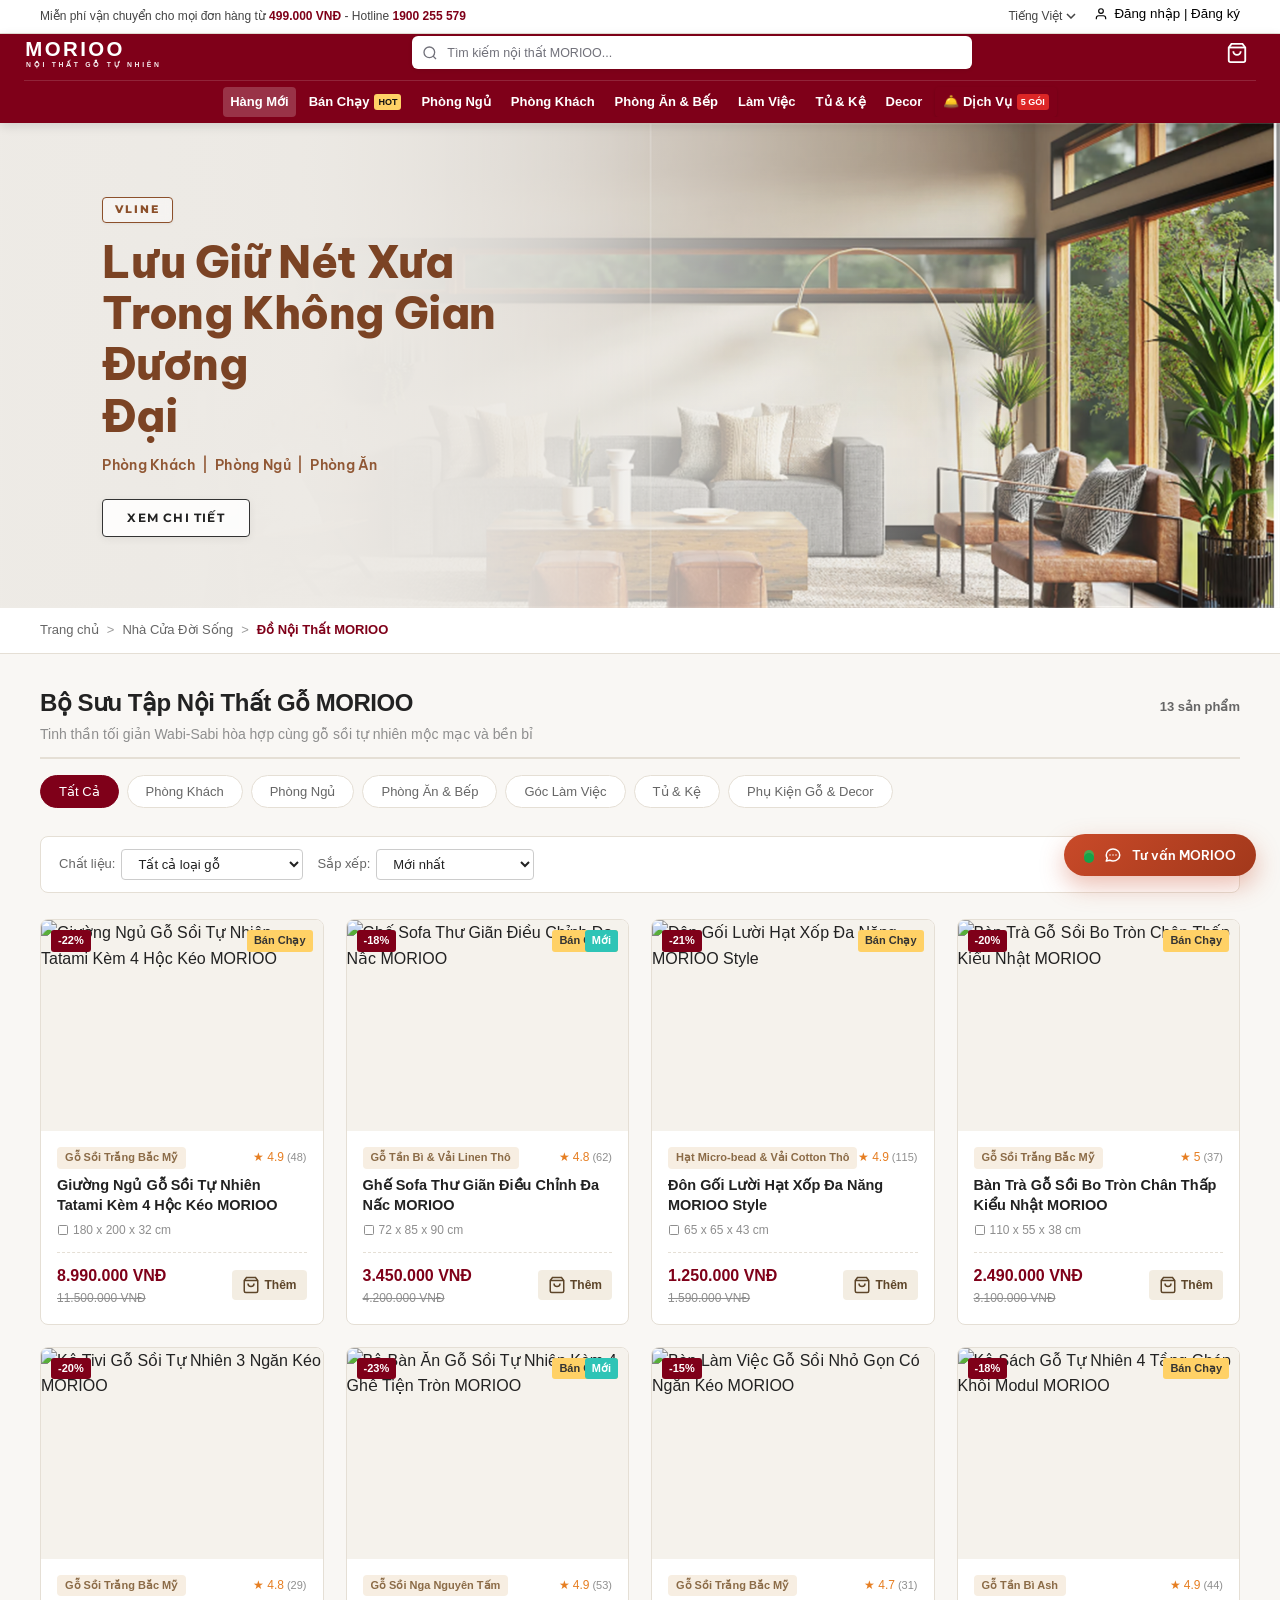
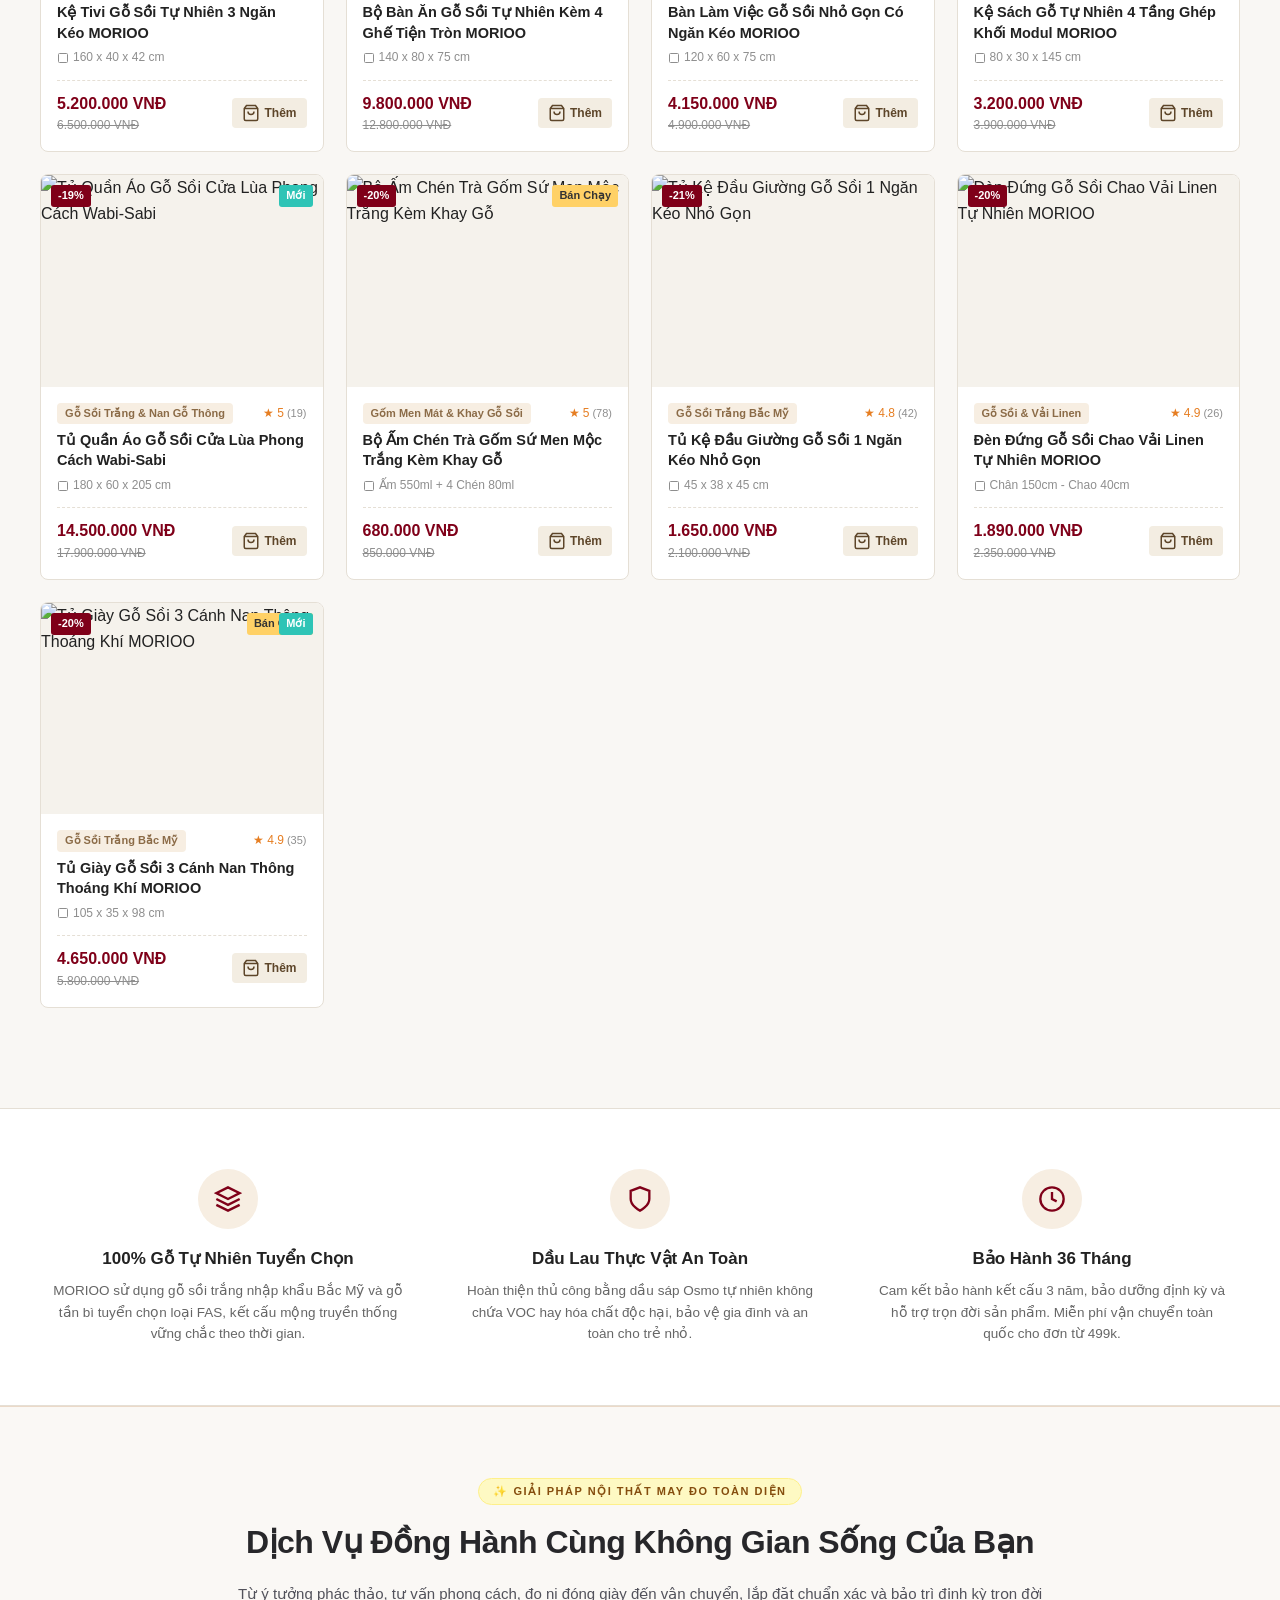
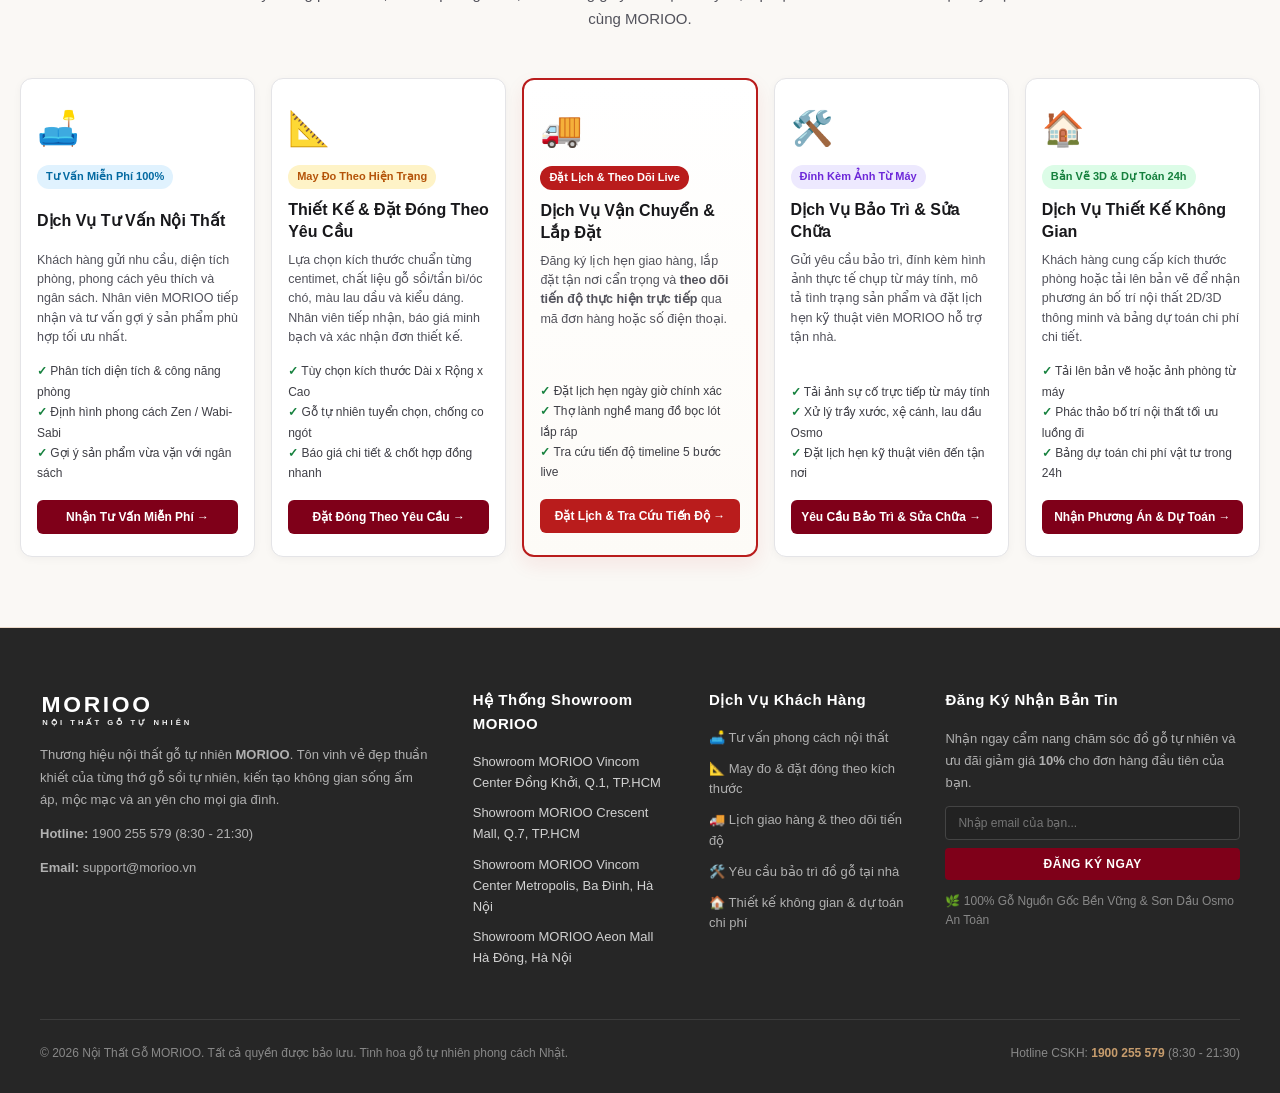
==== commit 15efce6a: "revert: remove storefront staff response buttons and forms, keeping them exclusively in staff portal" ====
--- a/index.html
+++ b/index.html
@@ -302,7 +302,7 @@
             </div>
 
             <div class="services-suite-grid">
-                                <!-- Dịch vụ 1: Tư vấn nội thất -->
+                                                <!-- Dịch vụ 1: Tư vấn nội thất -->
                 <div class="service-suite-card">
                     <div class="svc-icon">🛋️</div>
                     <span class="svc-tag" style="color:#0369a1; background:#e0f2fe;">
@@ -317,14 +317,9 @@
                         <li><strong style="color:#15803d;">✓</strong> Định hình phong cách Zen / Wabi-Sabi</li>
                         <li><strong style="color:#15803d;">✓</strong> Gợi ý sản phẩm vừa vặn với ngân sách</li>
                     </ul>
-                    <div style="display:flex; flex-direction:column; gap:8px; margin-top:auto; padding-top:12px;">
-                        <button type="button" onclick="window.openServiceModal('tu-van', 'customer')" class="btn-brand-primary svc-btn" style="margin-top:0; width:100%;">
-                            Nhận Tư Vấn Miễn Phí →
-                        </button>
-                        <button type="button" onclick="window.openServiceModal('tu-van', 'staff')" class="btn-svc-staff-action" style="width:100%; padding:9px 10px; background:#fff1f2; color:#b91c1c; border:1.5px solid #fecdd3; border-radius:6px; font-size:12px; font-weight:700; cursor:pointer; display:flex; align-items:center; justify-content:center; gap:5px; transition:all 0.2s;">
-                            <span>💼</span><span>Form Nhân Viên Trả Lời →</span>
-                        </button>
-                    </div>
+                    <button type="button" onclick="window.openServiceModal('tu-van')" class="btn-brand-primary svc-btn">
+                        Nhận Tư Vấn Miễn Phí →
+                    </button>
                 </div>
 
                 <!-- Dịch vụ 2: Thiết kế và đặt đóng theo yêu cầu -->
@@ -342,14 +337,9 @@
                         <li><strong style="color:#15803d;">✓</strong> Gỗ tự nhiên tuyển chọn, chống co ngót</li>
                         <li><strong style="color:#15803d;">✓</strong> Báo giá chi tiết & chốt hợp đồng nhanh</li>
                     </ul>
-                    <div style="display:flex; flex-direction:column; gap:8px; margin-top:auto; padding-top:12px;">
-                        <button type="button" onclick="window.openServiceModal('dat-dong', 'customer')" class="btn-brand-primary svc-btn" style="margin-top:0; width:100%;">
-                            Đặt Đóng Theo Yêu Cầu →
-                        </button>
-                        <button type="button" onclick="window.openServiceModal('dat-dong', 'staff')" class="btn-svc-staff-action" style="width:100%; padding:9px 10px; background:#fff1f2; color:#b91c1c; border:1.5px solid #fecdd3; border-radius:6px; font-size:12px; font-weight:700; cursor:pointer; display:flex; align-items:center; justify-content:center; gap:5px; transition:all 0.2s;">
-                            <span>💼</span><span>Form Nhân Viên Trả Lời →</span>
-                        </button>
-                    </div>
+                    <button type="button" onclick="window.openServiceModal('dat-dong')" class="btn-brand-primary svc-btn">
+                        Đặt Đóng Theo Yêu Cầu →
+                    </button>
                 </div>
 
                 <!-- Dịch vụ 3: Vận chuyển và lắp đặt -->
@@ -367,14 +357,9 @@
                         <li><strong style="color:#15803d;">✓</strong> Thợ lành nghề mang đồ bọc lót lắp ráp</li>
                         <li><strong style="color:#15803d;">✓</strong> Tra cứu tiến độ timeline 5 bước live</li>
                     </ul>
-                    <div style="display:flex; flex-direction:column; gap:8px; margin-top:auto; padding-top:12px;">
-                        <button type="button" onclick="window.openServiceModal('van-chuyen', 'customer')" class="btn-brand-primary svc-btn" style="margin-top:0; width:100%; background:#b91c1c;">
-                            Đặt Lịch & Tra Cứu Tiến Độ →
-                        </button>
-                        <button type="button" onclick="window.openServiceModal('van-chuyen', 'staff')" class="btn-svc-staff-action" style="width:100%; padding:9px 10px; background:#fff1f2; color:#b91c1c; border:1.5px solid #fecdd3; border-radius:6px; font-size:12px; font-weight:700; cursor:pointer; display:flex; align-items:center; justify-content:center; gap:5px; transition:all 0.2s;">
-                            <span>💼</span><span>Form Nhân Viên Trả Lời →</span>
-                        </button>
-                    </div>
+                    <button type="button" onclick="window.openServiceModal('van-chuyen')" class="btn-brand-primary svc-btn" style="background:#b91c1c;">
+                        Đặt Lịch & Tra Cứu Tiến Độ →
+                    </button>
                 </div>
 
                 <!-- Dịch vụ 4: Bảo trì và sửa chữa -->
@@ -392,14 +377,9 @@
                         <li><strong style="color:#15803d;">✓</strong> Xử lý trầy xước, xệ cánh, lau dầu Osmo</li>
                         <li><strong style="color:#15803d;">✓</strong> Đặt lịch hẹn kỹ thuật viên đến tận nơi</li>
                     </ul>
-                    <div style="display:flex; flex-direction:column; gap:8px; margin-top:auto; padding-top:12px;">
-                        <button type="button" onclick="window.openServiceModal('bao-tri', 'customer')" class="btn-brand-primary svc-btn" style="margin-top:0; width:100%;">
-                            Yêu Cầu Bảo Trì & Sửa Chữa →
-                        </button>
-                        <button type="button" onclick="window.openServiceModal('bao-tri', 'staff')" class="btn-svc-staff-action" style="width:100%; padding:9px 10px; background:#fff1f2; color:#b91c1c; border:1.5px solid #fecdd3; border-radius:6px; font-size:12px; font-weight:700; cursor:pointer; display:flex; align-items:center; justify-content:center; gap:5px; transition:all 0.2s;">
-                            <span>💼</span><span>Form Nhân Viên Trả Lời →</span>
-                        </button>
-                    </div>
+                    <button type="button" onclick="window.openServiceModal('bao-tri')" class="btn-brand-primary svc-btn">
+                        Yêu Cầu Bảo Trì & Sửa Chữa →
+                    </button>
                 </div>
 
                 <!-- Dịch vụ 5: Thiết kế không gian -->
@@ -417,14 +397,9 @@
                         <li><strong style="color:#15803d;">✓</strong> Phác thảo bố trí nội thất tối ưu luồng đi</li>
                         <li><strong style="color:#15803d;">✓</strong> Bảng dự toán chi phí vật tư trong 24h</li>
                     </ul>
-                    <div style="display:flex; flex-direction:column; gap:8px; margin-top:auto; padding-top:12px;">
-                        <button type="button" onclick="window.openServiceModal('thiet-ke-khong-gian', 'customer')" class="btn-brand-primary svc-btn" style="margin-top:0; width:100%;">
-                            Nhận Phương Án & Dự Toán →
-                        </button>
-                        <button type="button" onclick="window.openServiceModal('thiet-ke-khong-gian', 'staff')" class="btn-svc-staff-action" style="width:100%; padding:9px 10px; background:#fff1f2; color:#b91c1c; border:1.5px solid #fecdd3; border-radius:6px; font-size:12px; font-weight:700; cursor:pointer; display:flex; align-items:center; justify-content:center; gap:5px; transition:all 0.2s;">
-                            <span>💼</span><span>Form Nhân Viên Trả Lời →</span>
-                        </button>
-                    </div>
+                    <button type="button" onclick="window.openServiceModal('thiet-ke-khong-gian')" class="btn-brand-primary svc-btn">
+                        Nhận Phương Án & Dự Toán →
+                    </button>
                 </div></div>
             </div>
         </div>
@@ -1095,8 +1070,8 @@
                 <div style="display:flex; align-items:center; gap:10px;">
                     <span style="font-size:24px;">🛎️</span>
                     <div>
-                        <h2 style="font-size:18px; font-weight:800; margin:0; color:#fff;">Dịch Vụ Khách Hàng & May Đo MORIOO</h2>
-                        <p style="font-size:12px; color:#fecaca; margin:0;">Tư vấn, đặt may theo yêu cầu, giao hàng, bảo trì và thiết kế 3D chuyên sâu</p>
+                        <h2 style="font-size:18px; font-weight:800; margin:0; color:#fff;">Dịch Vụ Khách Hàng MORIOO</h2>
+                        <p style="font-size:12px; color:#fecaca; margin:0;">Cam kết phản hồi & tư vấn tận tâm trong vòng 30 - 60 phút</p>
                     </div>
                 </div>
                 <button type="button" onclick="window.closeServiceModal()" style="background:rgba(255,255,255,0.15); border:none; color:#fff; width:32px; height:32px; border-radius:50%; font-size:18px; cursor:pointer; display:flex; align-items:center; justify-content:center; transition:0.2s;">&times;</button>
@@ -1127,513 +1102,252 @@
                 <!-- TAB 1: DỊCH VỤ TƯ VẤN NỘI THẤT -->
                 <!-- ========================================== -->
                 <div class="svc-tab-pane active" id="svcTabConsult">
-                    <!-- Mode Switcher -->
-                    <div class="svc-mode-switcher-bar" style="display:flex; justify-content:space-between; align-items:center; background:#f4f4f5; border:1px solid #e4e4e7; border-radius:10px; padding:4px; margin-bottom:18px;">
-                        <button type="button" class="svc-mode-btn active" id="btnModeCustomer_tu_van" onclick="window.switchServiceFormMode('tu-van', 'customer')">
-                            📝 1. Khách Hàng Gửi Yêu Cầu Tư Vấn
-                        </button>
-                        <button type="button" class="svc-mode-btn" id="btnModeStaff_tu_van" onclick="window.switchServiceFormMode('tu-van', 'staff')">
-                            💼 2. Biểu Mẫu Nhân Viên Trả Lời & Gợi Ý
-                        </button>
-                    </div>
-
-                    <!-- PANE KHÁCH HÀNG -->
-                    <div id="paneCustomer_tu_van">
-                        <div style="background:#f0f9ff; border:1px solid #bae6fd; border-radius:8px; padding:12px 16px; margin-bottom:20px; font-size:12.5px; color:#0369a1; line-height:1.6;">
-                            💡 <strong>Chuyên gia MORIOO hỗ trợ:</strong> Hãy gửi gắm diện tích và sở thích của bạn. Chuyên viên thiết kế sẽ liên hệ để tư vấn trực tiếp và gửi phối cảnh gợi ý sản phẩm phù hợp hoàn toàn miễn phí.
-                        </div>
-                        <form onsubmit="window.handleServiceFormSubmit(event, 'tu-van')">
-                            <div style="display:grid; grid-template-columns:1fr 1fr; gap:16px; margin-bottom:14px;">
-                                <div>
-                                    <label style="display:block; font-size:12.5px; font-weight:700; margin-bottom:6px; color:#27272a;">Họ và tên quý khách *</label>
-                                    <input type="text" name="customer_name" required placeholder="Ví dụ: Trần Minh Hoàng" style="width:100%; padding:10px 12px; border:1px solid #d4d4d8; border-radius:6px; font-size:13px; outline:none; box-sizing:border-box;">
-                                </div>
-                                <div>
-                                    <label style="display:block; font-size:12.5px; font-weight:700; margin-bottom:6px; color:#27272a;">Số điện thoại liên hệ *</label>
-                                    <input type="tel" name="customer_phone" required placeholder="0912 345 678" style="width:100%; padding:10px 12px; border:1px solid #d4d4d8; border-radius:6px; font-size:13px; outline:none; box-sizing:border-box;">
-                                </div>
-                            </div>
-
-                            <div style="display:grid; grid-template-columns:1fr 1fr; gap:16px; margin-bottom:14px;">
-                                <div>
-                                    <label style="display:block; font-size:12.5px; font-weight:700; margin-bottom:6px; color:#27272a;">Không gian cần tư vấn *</label>
-                                    <select name="room_type" required style="width:100%; padding:10px 12px; border:1px solid #d4d4d8; border-radius:6px; font-size:13px; outline:none; box-sizing:border-box; background:#fff;">
-                                        <option value="Phòng khách & Thư giãn">Phòng khách & Thư giãn</option>
-                                        <option value="Phòng ngủ ấm cúng">Phòng ngủ ấm cúng</option>
-                                        <option value="Phòng ăn & Bếp">Phòng ăn & Bếp</option>
-                                        <option value="Góc làm việc tại nhà">Góc làm việc tại nhà</option>
-                                        <option value="Tủ & Kệ trang trí lưu trữ">Tủ & Kệ trang trí lưu trữ</option>
-                                        <option value="Nội thất trọn gói toàn bộ nhà">Nội thất trọn gói toàn bộ nhà</option>
-                                    </select>
-                                </div>
-                                <div>
-                                    <label style="display:block; font-size:12.5px; font-weight:700; margin-bottom:6px; color:#27272a;">Diện tích phòng ước tính (m²) *</label>
-                                    <input type="text" name="room_area" required placeholder="Ví dụ: 25m² hoặc 4x6m" style="width:100%; padding:10px 12px; border:1px solid #d4d4d8; border-radius:6px; font-size:13px; outline:none; box-sizing:border-box;">
-                                </div>
-                            </div>
-
-                            <div style="display:grid; grid-template-columns:1fr 1fr; gap:16px; margin-bottom:14px;">
-                                <div>
-                                    <label style="display:block; font-size:12.5px; font-weight:700; margin-bottom:6px; color:#27272a;">Phong cách yêu thích *</label>
-                                    <select name="style_preference" required style="width:100%; padding:10px 12px; border:1px solid #d4d4d8; border-radius:6px; font-size:13px; outline:none; box-sizing:border-box; background:#fff;">
-                                        <option value="Zen Nhật Bản (Tối giản, sàn thấp, mộc mạc)">Zen Nhật Bản (Tối giản, sàn thấp, mộc mạc)</option>
-                                        <option value="Wabi-Sabi (Tôn vinh thớ gỗ tự nhiên nguyên bản)">Wabi-Sabi (Tôn vinh thớ gỗ tự nhiên nguyên bản)</option>
-                                        <option value="Scandinavian (Bắc Âu sáng sủa, thanh lịch)">Scandinavian (Bắc Âu sáng sủa, thanh lịch)</option>
-                                        <option value="Hiện đại tối giản (Modern Minimalist)">Hiện đại tối giản (Modern Minimalist)</option>
-                                    </select>
-                                </div>
-                                <div>
-                                    <label style="display:block; font-size:12.5px; font-weight:700; margin-bottom:6px; color:#27272a;">Ngân sách dự kiến đầu tư *</label>
-                                    <select name="budget_range" required style="width:100%; padding:10px 12px; border:1px solid #d4d4d8; border-radius:6px; font-size:13px; outline:none; box-sizing:border-box; background:#fff;">
-                                        <option value="Dưới 20 triệu VNĐ">Dưới 20 triệu VNĐ</option>
-                                        <option value="Từ 20 - 50 triệu VNĐ" selected>Từ 20 - 50 triệu VNĐ</option>
-                                        <option value="Từ 50 - 100 triệu VNĐ">Từ 50 - 100 triệu VNĐ</option>
-                                        <option value="Trên 100 triệu VNĐ">Trên 100 triệu VNĐ</option>
-                                    </select>
-                                </div>
-                            </div>
-
-                            <div style="margin-bottom:16px;">
-                                <label style="display:block; font-size:12.5px; font-weight:700; margin-bottom:6px; color:#27272a;">Nhu cầu chi tiết & Mong muốn đặc biệt</label>
-                                <textarea name="customer_note" rows="3" placeholder="Ví dụ: Căn hộ chung cư đón nhiều nắng, cần giường có hộc kéo và bàn trà gầm thấp an toàn cho bé nhỏ..." style="width:100%; padding:10px 12px; border:1px solid #d4d4d8; border-radius:6px; font-size:13px; outline:none; box-sizing:border-box;"></textarea>
-                            </div>
-
-                            <div style="display:flex; justify-content:flex-end; gap:12px;">
-                                <button type="button" onclick="window.closeServiceModal()" style="padding:10px 20px; border:1px solid #d4d4d8; background:#fff; color:#52525b; border-radius:6px; font-size:13px; font-weight:600; cursor:pointer;">Đóng</button>
-                                <button type="submit" class="btn-brand-primary" style="padding:10px 24px; border-radius:6px; font-size:13px; font-weight:700;">Gửi Yêu Cầu Tư Vấn Ngay</button>
-                            </div>
-                        </form>
-                    </div>
-
-                    <!-- PANE NHÂN VIÊN TRẢ LỜI TƯ VẤN -->
-                    <div id="paneStaff_tu_van" class="svc-staff-pane" style="display:none;">
-                        <div style="background:#fff1f2; border:1px solid #fecdd3; border-radius:8px; padding:12px 16px; margin-bottom:18px; font-size:12.5px; color:#9f1239; line-height:1.6;">
-                            💼 <strong>Khu Vực Dành Cho Nhân Viên Tư Vấn MORIOO:</strong> Phản hồi yêu cầu của khách hàng, đề xuất phong cách thiết kế Zen/Wabi-Sabi, gợi ý sản phẩm phù hợp và hẹn lịch tư vấn trực tiếp.
-                        </div>
-                        
-                        <div style="margin-bottom:16px; background:#f8fafc; border:1.5px solid #e2e8f0; border-radius:8px; padding:12px 14px;">
-                            <label style="display:block; font-size:12.5px; font-weight:700; margin-bottom:6px; color:#1e293b;">
-                                📋 Chọn yêu cầu của khách hàng cần trả lời:
-                            </label>
-                            <select id="sf_tu_van_codeSelect" onchange="window.onStorefrontSelectRequestToReply('tu-van', this.value)" style="width:100%; padding:10px 12px; border:1px solid #cbd5e1; border-radius:6px; font-size:13px; font-weight:600; color:#0f172a; background:#fff; outline:none; box-sizing:border-box;">
-                                <!-- Loaded dynamically -->
-                            </select>
-                        </div>
-
-                        <form onsubmit="window.handleStorefrontStaffReplySubmit(event, 'tu-van')">
-                            <div style="display:grid; grid-template-columns:1fr 1fr; gap:16px; margin-bottom:14px;">
-                                <div>
-                                    <label style="display:block; font-size:12.5px; font-weight:700; margin-bottom:6px; color:#27272a;">Trạng thái xử lý *</label>
-                                    <select id="sf_tu_van_status" style="width:100%; padding:10px 12px; border:1px solid #d4d4d8; border-radius:6px; font-size:13px; outline:none; box-sizing:border-box; background:#fff; font-weight:600;">
-                                        <option value="consulting">💬 Đang tư vấn & Chọn mẫu</option>
-                                        <option value="quoted">📊 Đã gửi gợi ý & Báo giá sơ bộ</option>
-                                        <option value="completed">✨ Khách đã chốt & Ký hợp đồng</option>
-                                        <option value="cancelled">❌ Đã hủy tư vấn</option>
-                                    </select>
-                                </div>
-                                <div>
-                                    <label style="display:block; font-size:12.5px; font-weight:700; margin-bottom:6px; color:#27272a;">Chuyên viên tư vấn phụ trách *</label>
-                                    <input type="text" id="sf_tu_van_staff" required placeholder="VD: KTS. Lê Văn Nhân Viên" style="width:100%; padding:10px 12px; border:1px solid #d4d4d8; border-radius:6px; font-size:13px; outline:none; box-sizing:border-box;">
-                                </div>
-                            </div>
-
-                            <div style="display:grid; grid-template-columns:1fr 1fr; gap:16px; margin-bottom:14px;">
-                                <div>
-                                    <label style="display:block; font-size:12.5px; font-weight:700; margin-bottom:6px; color:#27272a;">Hotline / Zalo tư vấn</label>
-                                    <input type="text" id="sf_tu_van_phone" placeholder="097 114 1140" style="width:100%; padding:10px 12px; border:1px solid #d4d4d8; border-radius:6px; font-size:13px; outline:none; box-sizing:border-box;">
-                                </div>
-                                <div>
-                                    <label style="display:block; font-size:12.5px; font-weight:700; margin-bottom:6px; color:#27272a;">Dự toán gợi ý phù hợp ngân sách</label>
-                                    <input type="text" id="sf_tu_van_budget" placeholder="VD: 35.000.000 VNĐ" style="width:100%; padding:10px 12px; border:1px solid #d4d4d8; border-radius:6px; font-size:13px; outline:none; box-sizing:border-box; font-weight:700; color:#15803d;">
-                                </div>
-                            </div>
-
-                            <div style="margin-bottom:14px;">
-                                <label style="display:block; font-size:12.5px; font-weight:700; margin-bottom:6px; color:#27272a;">Định hình phong cách khuyên dùng</label>
-                                <input type="text" id="sf_tu_van_styleRec" placeholder="VD: Phong cách Wabi-Sabi kết hợp sofa đay và bàn trà sồi tự nhiên..." style="width:100%; padding:10px 12px; border:1px solid #d4d4d8; border-radius:6px; font-size:13px; outline:none; box-sizing:border-box;">
-                            </div>
-
-                            <div style="margin-bottom:14px;">
-                                <label style="display:block; font-size:12.5px; font-weight:700; margin-bottom:6px; color:#27272a;">Gợi ý sản phẩm phối cảnh phù hợp</label>
-                                <textarea id="sf_tu_van_products" rows="2" placeholder="VD: 1. Sofa Vải Đay Khung Sồi; 2. Bàn Trà Noguchi Sồi; 3. Kệ Tivi Nan Gỗ 1m8..." style="width:100%; padding:10px 12px; border:1px solid #d4d4d8; border-radius:6px; font-size:13px; outline:none; box-sizing:border-box;"></textarea>
-                            </div>
-
-                            <div style="margin-bottom:14px;">
-                                <label style="display:block; font-size:12.5px; font-weight:700; margin-bottom:6px; color:#27272a;">Lịch hẹn tư vấn trực tiếp / Showroom</label>
-                                <input type="text" id="sf_tu_van_appointment" placeholder="VD: 14h30 - Thứ 7 tuần này tại Showroom MORIOO" style="width:100%; padding:10px 12px; border:1px solid #d4d4d8; border-radius:6px; font-size:13px; outline:none; box-sizing:border-box;">
-                            </div>
-
-                            <div style="margin-bottom:16px;">
-                                <label style="display:block; font-size:12.5px; font-weight:700; margin-bottom:6px; color:#27272a;">Lời nhắn & Phản hồi chính thức gửi khách hàng *</label>
-                                <textarea id="sf_tu_van_message" required rows="3" placeholder="Chào bạn, MORIOO đã tiếp nhận nhu cầu và chuẩn bị bảng mẫu gỗ sồi thực tế..." style="width:100%; padding:10px 12px; border:1px solid #d4d4d8; border-radius:6px; font-size:13px; outline:none; box-sizing:border-box;"></textarea>
-                            </div>
-
-                            <div style="display:flex; justify-content:flex-end; gap:12px;">
-                                <button type="button" onclick="window.closeServiceModal()" style="padding:10px 20px; border:1px solid #d4d4d8; background:#fff; color:#52525b; border-radius:6px; font-size:13px; font-weight:600; cursor:pointer;">Đóng</button>
-                                <button type="submit" class="btn-brand-primary" style="padding:10px 24px; border-radius:6px; font-size:13px; font-weight:700; background:#be123c;">💾 Lưu & Gửi Phản Hồi Tư Vấn</button>
-                            </div>
-                        </form>
-                    </div>
+                    <div style="background:#f0f9ff; border:1px solid #bae6fd; border-radius:8px; padding:12px 16px; margin-bottom:20px; font-size:12.5px; color:#0369a1; line-height:1.6;">
+                        💡 <strong>Chuyên gia MORIOO hỗ trợ:</strong> Hãy gửi gắm diện tích và sở thích của bạn. Chuyên viên thiết kế sẽ liên hệ để tư vấn trực tiếp và gửi phối cảnh gợi ý sản phẩm phù hợp hoàn toàn miễn phí.
+                    </div>
+                    <form onsubmit="window.handleServiceFormSubmit(event, 'tu-van')">
+                        <div style="display:grid; grid-template-columns:1fr 1fr; gap:16px; margin-bottom:14px;">
+                            <div>
+                                <label style="display:block; font-size:12.5px; font-weight:700; margin-bottom:6px; color:#27272a;">Họ và tên quý khách *</label>
+                                <input type="text" name="customer_name" required placeholder="Ví dụ: Trần Minh Hoàng" style="width:100%; padding:10px 12px; border:1px solid #d4d4d8; border-radius:6px; font-size:13px; outline:none; box-sizing:border-box;">
+                            </div>
+                            <div>
+                                <label style="display:block; font-size:12.5px; font-weight:700; margin-bottom:6px; color:#27272a;">Số điện thoại liên hệ *</label>
+                                <input type="tel" name="customer_phone" required placeholder="0912 345 678" style="width:100%; padding:10px 12px; border:1px solid #d4d4d8; border-radius:6px; font-size:13px; outline:none; box-sizing:border-box;">
+                            </div>
+                        </div>
+
+                        <div style="display:grid; grid-template-columns:1fr 1fr; gap:16px; margin-bottom:14px;">
+                            <div>
+                                <label style="display:block; font-size:12.5px; font-weight:700; margin-bottom:6px; color:#27272a;">Không gian cần tư vấn *</label>
+                                <select name="room_type" required style="width:100%; padding:10px 12px; border:1px solid #d4d4d8; border-radius:6px; font-size:13px; outline:none; box-sizing:border-box; background:#fff;">
+                                    <option value="Phòng khách & Thư giãn">Phòng khách & Thư giãn</option>
+                                    <option value="Phòng ngủ ấm cúng">Phòng ngủ ấm cúng</option>
+                                    <option value="Phòng ăn & Bếp">Phòng ăn & Bếp</option>
+                                    <option value="Góc làm việc tại nhà">Góc làm việc tại nhà</option>
+                                    <option value="Tủ & Kệ trang trí lưu trữ">Tủ & Kệ trang trí lưu trữ</option>
+                                    <option value="Nội thất trọn gói toàn bộ nhà">Nội thất trọn gói toàn bộ nhà</option>
+                                </select>
+                            </div>
+                            <div>
+                                <label style="display:block; font-size:12.5px; font-weight:700; margin-bottom:6px; color:#27272a;">Diện tích phòng ước tính (m²) *</label>
+                                <input type="text" name="room_area" required placeholder="Ví dụ: 25m² hoặc 4x6m" style="width:100%; padding:10px 12px; border:1px solid #d4d4d8; border-radius:6px; font-size:13px; outline:none; box-sizing:border-box;">
+                            </div>
+                        </div>
+
+                        <div style="display:grid; grid-template-columns:1fr 1fr; gap:16px; margin-bottom:14px;">
+                            <div>
+                                <label style="display:block; font-size:12.5px; font-weight:700; margin-bottom:6px; color:#27272a;">Phong cách yêu thích *</label>
+                                <select name="style_preference" required style="width:100%; padding:10px 12px; border:1px solid #d4d4d8; border-radius:6px; font-size:13px; outline:none; box-sizing:border-box; background:#fff;">
+                                    <option value="Zen Nhật Bản (Tối giản, sàn thấp, mộc mạc)">Zen Nhật Bản (Tối giản, sàn thấp, mộc mạc)</option>
+                                    <option value="Wabi-Sabi (Tôn vinh thớ gỗ tự nhiên nguyên bản)">Wabi-Sabi (Tôn vinh thớ gỗ tự nhiên nguyên bản)</option>
+                                    <option value="Scandinavian (Bắc Âu sáng sủa, thanh lịch)">Scandinavian (Bắc Âu sáng sủa, thanh lịch)</option>
+                                    <option value="Hiện đại tối giản (Modern Minimalist)">Hiện đại tối giản (Modern Minimalist)</option>
+                                </select>
+                            </div>
+                            <div>
+                                <label style="display:block; font-size:12.5px; font-weight:700; margin-bottom:6px; color:#27272a;">Ngân sách dự kiến đầu tư *</label>
+                                <select name="budget_range" required style="width:100%; padding:10px 12px; border:1px solid #d4d4d8; border-radius:6px; font-size:13px; outline:none; box-sizing:border-box; background:#fff;">
+                                    <option value="Dưới 20 triệu VNĐ">Dưới 20 triệu VNĐ</option>
+                                    <option value="Từ 20 - 50 triệu VNĐ" selected>Từ 20 - 50 triệu VNĐ</option>
+                                    <option value="Từ 50 - 100 triệu VNĐ">Từ 50 - 100 triệu VNĐ</option>
+                                    <option value="Trên 100 triệu VNĐ">Trên 100 triệu VNĐ</option>
+                                </select>
+                            </div>
+                        </div>
+
+                        <div style="margin-bottom:16px;">
+                            <label style="display:block; font-size:12.5px; font-weight:700; margin-bottom:6px; color:#27272a;">Nhu cầu chi tiết & Mong muốn đặc biệt</label>
+                            <textarea name="customer_note" rows="3" placeholder="Ví dụ: Căn hộ chung cư đón nhiều nắng, cần giường có hộc kéo và bàn trà gầm thấp an toàn cho bé nhỏ..." style="width:100%; padding:10px 12px; border:1px solid #d4d4d8; border-radius:6px; font-size:13px; outline:none; box-sizing:border-box;"></textarea>
+                        </div>
+
+                        <div style="display:flex; justify-content:flex-end; gap:12px;">
+                            <button type="button" onclick="window.closeServiceModal()" style="padding:10px 20px; border:1px solid #d4d4d8; background:#fff; color:#52525b; border-radius:6px; font-size:13px; font-weight:600; cursor:pointer;">Đóng</button>
+                            <button type="submit" class="btn-brand-primary" style="padding:10px 24px; border-radius:6px; font-size:13px; font-weight:700;">Gửi Yêu Cầu Tư Vấn Ngay</button>
+                        </div>
+                    </form>
                 </div>
 
                 <!-- ========================================== -->
                 <!-- TAB 2: THIẾT KẾ VÀ ĐẶT ĐÓNG THEO YÊU CẦU -->
                 <!-- ========================================== -->
                 <div class="svc-tab-pane" id="svcTabCustom" style="display:none;">
-                    <!-- Mode Switcher -->
-                    <div class="svc-mode-switcher-bar" style="display:flex; justify-content:space-between; align-items:center; background:#f4f4f5; border:1px solid #e4e4e7; border-radius:10px; padding:4px; margin-bottom:18px;">
-                        <button type="button" class="svc-mode-btn active" id="btnModeCustomer_dat_dong" onclick="window.switchServiceFormMode('dat-dong', 'customer')">
-                            📝 1. Khách Hàng Gửi Yêu Cầu May Đo
-                        </button>
-                        <button type="button" class="svc-mode-btn" id="btnModeStaff_dat_dong" onclick="window.switchServiceFormMode('dat-dong', 'staff')">
-                            💼 2. Biểu Mẫu Nghệ Nhân Xưởng Báo Giá
-                        </button>
-                    </div>
-
-                    <!-- PANE KHÁCH HÀNG -->
-                    <div id="paneCustomer_dat_dong">
-                        <div style="background:#fffbeb; border:1px solid #fde68a; border-radius:8px; padding:12px 16px; margin-bottom:20px; font-size:12.5px; color:#92400e; line-height:1.6;">
-                            🪵 <strong>Xưởng Mộc Thủ Công MORIOO:</strong> Đóng chuẩn chỉnh theo kích thước riêng biệt của căn phòng. Sử dụng 100% gỗ nhập khẩu loại FAS và mộng gỗ truyền thống không cong vênh.
-                        </div>
-                        <form onsubmit="window.handleServiceFormSubmit(event, 'dat-dong')">
-                            <div style="display:grid; grid-template-columns:1fr 1fr; gap:16px; margin-bottom:14px;">
-                                <div>
-                                    <label style="display:block; font-size:12.5px; font-weight:700; margin-bottom:6px; color:#27272a;">Họ và tên quý khách *</label>
-                                    <input type="text" name="customer_name" required placeholder="Ví dụ: Hoàng Ngọc Lan" style="width:100%; padding:10px 12px; border:1px solid #d4d4d8; border-radius:6px; font-size:13px; outline:none; box-sizing:border-box;">
-                                </div>
-                                <div>
-                                    <label style="display:block; font-size:12.5px; font-weight:700; margin-bottom:6px; color:#27272a;">Số điện thoại liên hệ *</label>
-                                    <input type="tel" name="customer_phone" required placeholder="0908 123 456" style="width:100%; padding:10px 12px; border:1px solid #d4d4d8; border-radius:6px; font-size:13px; outline:none; box-sizing:border-box;">
-                                </div>
-                            </div>
-
-                            <div style="display:grid; grid-template-columns:1fr 1fr; gap:16px; margin-bottom:14px;">
-                                <div>
-                                    <label style="display:block; font-size:12.5px; font-weight:700; margin-bottom:6px; color:#27272a;">Món đồ cần đặt đóng *</label>
-                                    <select name="product_category" required style="width:100%; padding:10px 12px; border:1px solid #d4d4d8; border-radius:6px; font-size:13px; outline:none; box-sizing:border-box; background:#fff;">
-                                        <option value="Tủ quần áo (Cánh lùa / Cánh nan / Kịch trần)">Tủ quần áo (Cánh lùa / Cánh nan / Kịch trần)</option>
-                                        <option value="Kệ tivi & Tủ trang trí phòng khách">Kệ tivi & Tủ trang trí phòng khách</option>
-                                        <option value="Tủ giày nan thoáng khí">Tủ giày nan thoáng khí</option>
-                                        <option value="Kệ sách & Bàn làm việc công thái học">Kệ sách & Bàn làm việc công thái học</option>
-                                        <option value="Giường ngủ gỗ sồi có ngăn kéo">Giường ngủ gỗ sồi có ngăn kéo</option>
-                                        <option value="Bàn ghế ăn nguyên tấm Wabi-Sabi">Bàn ghế ăn nguyên tấm Wabi-Sabi</option>
-                                    </select>
-                                </div>
-                                <div>
-                                    <label style="display:block; font-size:12.5px; font-weight:700; margin-bottom:6px; color:#27272a;">Kích thước may đo (Dài x Rộng x Cao cm) *</label>
-                                    <input type="text" name="dimensions" required placeholder="Ví dụ: 200 x 60 x 220 cm" style="width:100%; padding:10px 12px; border:1px solid #d4d4d8; border-radius:6px; font-size:13px; outline:none; box-sizing:border-box;">
-                                </div>
-                            </div>
-
-                            <div style="display:grid; grid-template-columns:1fr 1fr; gap:16px; margin-bottom:14px;">
-                                <div>
-                                    <label style="display:block; font-size:12.5px; font-weight:700; margin-bottom:6px; color:#27272a;">Chất liệu loại gỗ *</label>
-                                    <select name="wood_material" required style="width:100%; padding:10px 12px; border:1px solid #d4d4d8; border-radius:6px; font-size:13px; outline:none; box-sizing:border-box; background:#fff;">
-                                        <option value="Gỗ Sồi Trắng Bắc Mỹ FAS (White Oak)">Gỗ Sồi Trắng Bắc Mỹ FAS (White Oak)</option>
-                                        <option value="Gỗ Tần Bì Ash Tự Nhiên">Gỗ Tần Bì Ash Tự Nhiên</option>
-                                        <option value="Gỗ Óc Chó Bắc Mỹ (Walnut Cao Cấp)">Gỗ Óc Chó Bắc Mỹ (Walnut Cao Cấp)</option>
-                                        <option value="Kết hợp Gỗ Sồi & Nan Gỗ Thông Nhẹ">Kết hợp Gỗ Sồi & Nan Gỗ Thông Nhẹ</option>
-                                    </select>
-                                </div>
-                                <div>
-                                    <label style="display:block; font-size:12.5px; font-weight:700; margin-bottom:6px; color:#27272a;">Màu sắc & Lớp hoàn thiện *</label>
-                                    <select name="color_finish" required style="width:100%; padding:10px 12px; border:1px solid #d4d4d8; border-radius:6px; font-size:13px; outline:none; box-sizing:border-box; background:#fff;">
-                                        <option value="Màu sồi tự nhiên lau dầu Osmo thực vật (Sáng ấm)">Màu sồi tự nhiên lau dầu Osmo thực vật (Sáng ấm)</option>
-                                        <option value="Màu nâu óc chó cổ điển (Walnut Tint)">Màu nâu óc chó cổ điển (Walnut Tint)</option>
-                                        <option value="Màu mộc thô nhạt phong cách Wabi-Sabi">Màu mộc thô nhạt phong cách Wabi-Sabi</option>
-                                        <option value="Sơn phủ mờ mộc cao cấp kháng nước 100%">Sơn phủ mờ mộc cao cấp kháng nước 100%</option>
-                                    </select>
-                                </div>
-                            </div>
-
-                            <div style="margin-bottom:16px;">
-                                <label style="display:block; font-size:12.5px; font-weight:700; margin-bottom:6px; color:#27272a;">Kiểu dáng & Chi tiết phụ kiện</label>
-                                <textarea name="design_notes" rows="3" placeholder="Ví dụ: Ray trượt giảm chấn Hafele, tay nắm âm vát gỗ giấu kín, chia làm 3 buồng treo áo và 4 ngăn gấp..." style="width:100%; padding:10px 12px; border:1px solid #d4d4d8; border-radius:6px; font-size:13px; outline:none; box-sizing:border-box;"></textarea>
-                            </div>
-
-                            <div style="display:flex; justify-content:flex-end; gap:12px;">
-                                <button type="button" onclick="window.closeServiceModal()" style="padding:10px 20px; border:1px solid #d4d4d8; background:#fff; color:#52525b; border-radius:6px; font-size:13px; font-weight:600; cursor:pointer;">Đóng</button>
-                                <button type="submit" class="btn-brand-primary" style="padding:10px 24px; border-radius:6px; font-size:13px; font-weight:700;">Gửi Yêu Cầu & Nhận Báo Giá 24h</button>
-                            </div>
-                        </form>
-                    </div>
-
-                    <!-- PANE NHÂN VIÊN XƯỞNG BÁO GIÁ -->
-                    <div id="paneStaff_dat_dong" class="svc-staff-pane" style="display:none;">
-                        <div style="background:#fffbeb; border:1px solid #fde68a; border-radius:8px; padding:12px 16px; margin-bottom:18px; font-size:12.5px; color:#92400e; line-height:1.6;">
-                            🪵 <strong>Khu Vực Dành Cho Thợ Cả & Nghệ Nhân Xưởng Mộc:</strong> Thẩm định thông số may đo, chốt quy cách mộng gỗ âm dương, tính toán báo giá vật tư và hẹn ngày bàn giao xuất xưởng.
-                        </div>
-
-                        <div style="margin-bottom:16px; background:#f8fafc; border:1.5px solid #e2e8f0; border-radius:8px; padding:12px 14px;">
-                            <label style="display:block; font-size:12.5px; font-weight:700; margin-bottom:6px; color:#1e293b;">
-                                📋 Chọn đơn đặt đóng cần thẩm định & báo giá:
-                            </label>
-                            <select id="sf_dat_dong_codeSelect" onchange="window.onStorefrontSelectRequestToReply('dat-dong', this.value)" style="width:100%; padding:10px 12px; border:1px solid #cbd5e1; border-radius:6px; font-size:13px; font-weight:600; color:#0f172a; background:#fff; outline:none; box-sizing:border-box;">
-                                <!-- Loaded dynamically -->
-                            </select>
-                        </div>
-
-                        <form onsubmit="window.handleStorefrontStaffReplySubmit(event, 'dat-dong')">
-                            <div style="display:grid; grid-template-columns:1fr 1fr; gap:16px; margin-bottom:14px;">
-                                <div>
-                                    <label style="display:block; font-size:12.5px; font-weight:700; margin-bottom:6px; color:#27272a;">Tiến độ sản xuất may đo *</label>
-                                    <select id="sf_dat_dong_status" style="width:100%; padding:10px 12px; border:1px solid #d4d4d8; border-radius:6px; font-size:13px; outline:none; box-sizing:border-box; background:#fff; font-weight:600;">
-                                        <option value="consulting">🪵 Đang thẩm định kích thước & Kỹ thuật mộng gỗ</option>
-                                        <option value="quoted">💰 Đã báo giá chi tiết & Chờ đặt cọc</option>
-                                        <option value="shipping">⚙️ Đang gia công mộc tại xưởng</option>
-                                        <option value="completed">🏆 Đã hoàn thiện & Sẵn sàng xuất xưởng</option>
-                                        <option value="cancelled">❌ Đã hủy đơn đặt đóng</option>
-                                    </select>
-                                </div>
-                                <div>
-                                    <label style="display:block; font-size:12.5px; font-weight:700; margin-bottom:6px; color:#27272a;">Nghệ nhân / Thợ cả phụ trách *</label>
-                                    <input type="text" id="sf_dat_dong_staff" required placeholder="VD: Nghệ nhân Đặng Văn Tuấn" style="width:100%; padding:10px 12px; border:1px solid #d4d4d8; border-radius:6px; font-size:13px; outline:none; box-sizing:border-box;">
-                                </div>
-                            </div>
-
-                            <div style="display:grid; grid-template-columns:1fr 1fr; gap:16px; margin-bottom:14px;">
-                                <div>
-                                    <label style="display:block; font-size:12.5px; font-weight:700; margin-bottom:6px; color:#27272a;">Hotline xưởng chế tác</label>
-                                    <input type="text" id="sf_dat_dong_phone" placeholder="097 114 1140" style="width:100%; padding:10px 12px; border:1px solid #d4d4d8; border-radius:6px; font-size:13px; outline:none; box-sizing:border-box;">
-                                </div>
-                                <div>
-                                    <label style="display:block; font-size:12.5px; font-weight:700; margin-bottom:6px; color:#27272a;">Thời gian gia công dự kiến</label>
-                                    <input type="text" id="sf_dat_dong_leadTime" placeholder="VD: 12 ngày làm việc" style="width:100%; padding:10px 12px; border:1px solid #d4d4d8; border-radius:6px; font-size:13px; outline:none; box-sizing:border-box;">
-                                </div>
-                            </div>
-
-                            <div style="display:grid; grid-template-columns:1fr 1fr; gap:16px; margin-bottom:14px;">
-                                <div>
-                                    <label style="display:block; font-size:12.5px; font-weight:700; margin-bottom:6px; color:#27272a;">Kích thước may đo chuẩn xác chốt</label>
-                                    <input type="text" id="sf_dat_dong_specs" placeholder="VD: Dài 1800 x Rộng 850 x Cao 750 mm" style="width:100%; padding:10px 12px; border:1px solid #d4d4d8; border-radius:6px; font-size:13px; outline:none; box-sizing:border-box;">
-                                </div>
-                                <div>
-                                    <label style="display:block; font-size:12.5px; font-weight:700; margin-bottom:6px; color:#27272a;">Chất liệu phôi gỗ & Màu dầu hoàn thiện</label>
-                                    <input type="text" id="sf_dat_dong_woodFinish" placeholder="VD: Gỗ Sồi Trắng Bắc Mỹ FAS, lau dầu Osmo Đức" style="width:100%; padding:10px 12px; border:1px solid #d4d4d8; border-radius:6px; font-size:13px; outline:none; box-sizing:border-box;">
-                                </div>
-                            </div>
-
-                            <div style="display:grid; grid-template-columns:1fr 1fr 1fr; gap:14px; margin-bottom:14px;">
-                                <div>
-                                    <label style="display:block; font-size:12.5px; font-weight:700; margin-bottom:6px; color:#27272a;">Tổng chi phí đóng (VNĐ)</label>
-                                    <input type="text" id="sf_dat_dong_totalPrice" placeholder="VD: 14.500.000 VNĐ" style="width:100%; padding:10px 12px; border:1px solid #d4d4d8; border-radius:6px; font-size:13px; outline:none; box-sizing:border-box; font-weight:700; color:#b91c1c;">
-                                </div>
-                                <div>
-                                    <label style="display:block; font-size:12.5px; font-weight:700; margin-bottom:6px; color:#27272a;">Tiền đặt cọc (30% - 50%)</label>
-                                    <input type="text" id="sf_dat_dong_deposit" placeholder="VD: 4.500.000 VNĐ" style="width:100%; padding:10px 12px; border:1px solid #d4d4d8; border-radius:6px; font-size:13px; outline:none; box-sizing:border-box;">
-                                </div>
-                                <div>
-                                    <label style="display:block; font-size:12.5px; font-weight:700; margin-bottom:6px; color:#27272a;">Số tiền còn lại khi nghiệm thu</label>
-                                    <input type="text" id="sf_dat_dong_remaining" placeholder="VD: 10.000.000 VNĐ" style="width:100%; padding:10px 12px; border:1px solid #d4d4d8; border-radius:6px; font-size:13px; outline:none; box-sizing:border-box;">
-                                </div>
-                            </div>
-
-                            <div style="margin-bottom:14px;">
-                                <label style="display:block; font-size:12.5px; font-weight:700; margin-bottom:6px; color:#27272a;">Link bản vẽ kỹ thuật mộng gỗ (nếu có)</label>
-                                <input type="text" id="sf_dat_dong_drawingUrl" placeholder="https://..." style="width:100%; padding:10px 12px; border:1px solid #d4d4d8; border-radius:6px; font-size:13px; outline:none; box-sizing:border-box;">
-                            </div>
-
-                            <div style="margin-bottom:16px;">
-                                <label style="display:block; font-size:12.5px; font-weight:700; margin-bottom:6px; color:#27272a;">Lời dặn kỹ thuật & Cam kết xưởng mộc *</label>
-                                <textarea id="sf_dat_dong_message" required rows="3" placeholder="Xưởng mộc cam kết sử dụng 100% gỗ sồi FAS nhập khẩu chính ngạch, mộng ghép âm dương không dùng đinh tán rỉ sét..." style="width:100%; padding:10px 12px; border:1px solid #d4d4d8; border-radius:6px; font-size:13px; outline:none; box-sizing:border-box;"></textarea>
-                            </div>
-
-                            <div style="display:flex; justify-content:flex-end; gap:12px;">
-                                <button type="button" onclick="window.closeServiceModal()" style="padding:10px 20px; border:1px solid #d4d4d8; background:#fff; color:#52525b; border-radius:6px; font-size:13px; font-weight:600; cursor:pointer;">Đóng</button>
-                                <button type="submit" class="btn-brand-primary" style="padding:10px 24px; border-radius:6px; font-size:13px; font-weight:700; background:#92400e;">💾 Lưu & Gửi Báo Giá May Đo</button>
-                            </div>
-                        </form>
-                    </div>
+                    <div style="background:#fffbeb; border:1px solid #fde68a; border-radius:8px; padding:12px 16px; margin-bottom:20px; font-size:12.5px; color:#92400e; line-height:1.6;">
+                        🪵 <strong>Xưởng Mộc Thủ Công MORIOO:</strong> Đóng chuẩn chỉnh theo kích thước riêng biệt của căn phòng. Sử dụng 100% gỗ nhập khẩu loại FAS và mộng gỗ truyền thống không cong vênh.
+                    </div>
+                    <form onsubmit="window.handleServiceFormSubmit(event, 'dat-dong')">
+                        <div style="display:grid; grid-template-columns:1fr 1fr; gap:16px; margin-bottom:14px;">
+                            <div>
+                                <label style="display:block; font-size:12.5px; font-weight:700; margin-bottom:6px; color:#27272a;">Họ và tên quý khách *</label>
+                                <input type="text" name="customer_name" required placeholder="Ví dụ: Hoàng Ngọc Lan" style="width:100%; padding:10px 12px; border:1px solid #d4d4d8; border-radius:6px; font-size:13px; outline:none; box-sizing:border-box;">
+                            </div>
+                            <div>
+                                <label style="display:block; font-size:12.5px; font-weight:700; margin-bottom:6px; color:#27272a;">Số điện thoại liên hệ *</label>
+                                <input type="tel" name="customer_phone" required placeholder="0908 123 456" style="width:100%; padding:10px 12px; border:1px solid #d4d4d8; border-radius:6px; font-size:13px; outline:none; box-sizing:border-box;">
+                            </div>
+                        </div>
+
+                        <div style="display:grid; grid-template-columns:1fr 1fr; gap:16px; margin-bottom:14px;">
+                            <div>
+                                <label style="display:block; font-size:12.5px; font-weight:700; margin-bottom:6px; color:#27272a;">Món đồ cần đặt đóng *</label>
+                                <select name="product_category" required style="width:100%; padding:10px 12px; border:1px solid #d4d4d8; border-radius:6px; font-size:13px; outline:none; box-sizing:border-box; background:#fff;">
+                                    <option value="Tủ quần áo (Cánh lùa / Cánh nan / Kịch trần)">Tủ quần áo (Cánh lùa / Cánh nan / Kịch trần)</option>
+                                    <option value="Kệ tivi & Tủ trang trí phòng khách">Kệ tivi & Tủ trang trí phòng khách</option>
+                                    <option value="Tủ giày nan thoáng khí">Tủ giày nan thoáng khí</option>
+                                    <option value="Kệ sách & Bàn làm việc công thái học">Kệ sách & Bàn làm việc công thái học</option>
+                                    <option value="Giường ngủ gỗ sồi có ngăn kéo">Giường ngủ gỗ sồi có ngăn kéo</option>
+                                    <option value="Bàn ghế ăn nguyên tấm Wabi-Sabi">Bàn ghế ăn nguyên tấm Wabi-Sabi</option>
+                                </select>
+                            </div>
+                            <div>
+                                <label style="display:block; font-size:12.5px; font-weight:700; margin-bottom:6px; color:#27272a;">Kích thước may đo (Dài x Rộng x Cao cm) *</label>
+                                <input type="text" name="dimensions" required placeholder="Ví dụ: 200 x 60 x 220 cm" style="width:100%; padding:10px 12px; border:1px solid #d4d4d8; border-radius:6px; font-size:13px; outline:none; box-sizing:border-box;">
+                            </div>
+                        </div>
+
+                        <div style="display:grid; grid-template-columns:1fr 1fr; gap:16px; margin-bottom:14px;">
+                            <div>
+                                <label style="display:block; font-size:12.5px; font-weight:700; margin-bottom:6px; color:#27272a;">Chất liệu loại gỗ *</label>
+                                <select name="wood_material" required style="width:100%; padding:10px 12px; border:1px solid #d4d4d8; border-radius:6px; font-size:13px; outline:none; box-sizing:border-box; background:#fff;">
+                                    <option value="Gỗ Sồi Trắng Bắc Mỹ FAS (White Oak)">Gỗ Sồi Trắng Bắc Mỹ FAS (White Oak)</option>
+                                    <option value="Gỗ Tần Bì Ash Tự Nhiên">Gỗ Tần Bì Ash Tự Nhiên</option>
+                                    <option value="Gỗ Óc Chó Bắc Mỹ (Walnut Cao Cấp)">Gỗ Óc Chó Bắc Mỹ (Walnut Cao Cấp)</option>
+                                    <option value="Kết hợp Gỗ Sồi & Nan Gỗ Thông Nhẹ">Kết hợp Gỗ Sồi & Nan Gỗ Thông Nhẹ</option>
+                                </select>
+                            </div>
+                            <div>
+                                <label style="display:block; font-size:12.5px; font-weight:700; margin-bottom:6px; color:#27272a;">Màu sắc & Lớp hoàn thiện *</label>
+                                <select name="color_finish" required style="width:100%; padding:10px 12px; border:1px solid #d4d4d8; border-radius:6px; font-size:13px; outline:none; box-sizing:border-box; background:#fff;">
+                                    <option value="Màu sồi tự nhiên lau dầu Osmo thực vật (Sáng ấm)">Màu sồi tự nhiên lau dầu Osmo thực vật (Sáng ấm)</option>
+                                    <option value="Màu nâu óc chó cổ điển (Walnut Tint)">Màu nâu óc chó cổ điển (Walnut Tint)</option>
+                                    <option value="Màu mộc thô nhạt phong cách Wabi-Sabi">Màu mộc thô nhạt phong cách Wabi-Sabi</option>
+                                    <option value="Sơn phủ mờ mộc cao cấp kháng nước 100%">Sơn phủ mờ mộc cao cấp kháng nước 100%</option>
+                                </select>
+                            </div>
+                        </div>
+
+                        <div style="margin-bottom:16px;">
+                            <label style="display:block; font-size:12.5px; font-weight:700; margin-bottom:6px; color:#27272a;">Kiểu dáng & Chi tiết phụ kiện</label>
+                            <textarea name="design_notes" rows="3" placeholder="Ví dụ: Ray trượt giảm chấn Hafele, tay nắm âm vát gỗ giấu kín, chia làm 3 buồng treo áo và 4 ngăn gấp..." style="width:100%; padding:10px 12px; border:1px solid #d4d4d8; border-radius:6px; font-size:13px; outline:none; box-sizing:border-box;"></textarea>
+                        </div>
+
+                        <div style="display:flex; justify-content:flex-end; gap:12px;">
+                            <button type="button" onclick="window.closeServiceModal()" style="padding:10px 20px; border:1px solid #d4d4d8; background:#fff; color:#52525b; border-radius:6px; font-size:13px; font-weight:600; cursor:pointer;">Đóng</button>
+                            <button type="submit" class="btn-brand-primary" style="padding:10px 24px; border-radius:6px; font-size:13px; font-weight:700;">Gửi Yêu Cầu & Nhận Báo Giá 24h</button>
+                        </div>
+                    </form>
                 </div>
 
                 <!-- ========================================== -->
                 <!-- TAB 3: DỊCH VỤ VẬN CHUYỂN & LẮP ĐẶT -->
                 <!-- ========================================== -->
                 <div class="svc-tab-pane" id="svcTabDelivery" style="display:none;">
-                    <!-- Mode Switcher -->
-                    <div class="svc-mode-switcher-bar" style="display:flex; justify-content:space-between; align-items:center; background:#f4f4f5; border:1px solid #e4e4e7; border-radius:10px; padding:4px; margin-bottom:18px;">
-                        <button type="button" class="svc-mode-btn active" id="btnModeCustomer_van_chuyen" onclick="window.switchServiceFormMode('van-chuyen', 'customer')">
-                            📝 1. Khách Hàng Đăng Ký / Tra Cứu
+                    <!-- Sub-toggle giữa Đăng ký và Tra cứu -->
+                    <div style="display:flex; justify-content:center; gap:8px; margin-bottom:20px;">
+                        <button type="button" id="btnSubDeliveryRegister" onclick="window.toggleDeliverySubTab('register')" style="padding:8px 18px; border-radius:20px; font-size:12.5px; font-weight:700; border:none; cursor:pointer; background:#7f1d1d; color:#fff;">
+                            🚚 1. Đăng Ký Lịch Giao & Lắp Đặt
                         </button>
-                        <button type="button" class="svc-mode-btn" id="btnModeStaff_van_chuyen" onclick="window.switchServiceFormMode('van-chuyen', 'staff')">
-                            💼 2. Biểu Mẫu Điều Phối Vận Chuyển & Lắp Đặt
+                        <button type="button" id="btnSubDeliveryTracking" onclick="window.toggleDeliverySubTab('tracking')" style="padding:8px 18px; border-radius:20px; font-size:12.5px; font-weight:700; border:1px solid #d4d4d8; cursor:pointer; background:#f4f4f5; color:#52525b;">
+                            🔍 2. Tra Cứu Tiến Độ Thực Hiện
                         </button>
                     </div>
 
-                    <!-- PANE KHÁCH HÀNG (ĐĂNG KÝ + TRA CỨU) -->
-                    <div id="paneCustomer_van_chuyen">
-                        <!-- Sub-toggle giữa Đăng ký và Tra cứu -->
-                        <div style="display:flex; justify-content:center; gap:8px; margin-bottom:20px;">
-                            <button type="button" id="btnSubDeliveryRegister" onclick="window.toggleDeliverySubTab('register')" style="padding:8px 18px; border-radius:20px; font-size:12.5px; font-weight:700; border:none; cursor:pointer; background:#7f1d1d; color:#fff;">
-                                🚚 1. Đăng Ký Lịch Giao & Lắp Đặt
-                            </button>
-                            <button type="button" id="btnSubDeliveryTracking" onclick="window.toggleDeliverySubTab('tracking')" style="padding:8px 18px; border-radius:20px; font-size:12.5px; font-weight:700; border:1px solid #d4d4d8; cursor:pointer; background:#f4f4f5; color:#52525b;">
-                                🔍 2. Tra Cứu Tiến Độ Thực Hiện
-                            </button>
-                        </div>
-
-                        <!-- Sub-pane 1: Đăng ký lịch giao hàng & lắp đặt -->
-                        <div id="subPaneDeliveryRegister">
-                            <div style="background:#fef2f2; border:1px solid #fecaca; border-radius:8px; padding:12px 16px; margin-bottom:18px; font-size:12.5px; color:#991b1b; line-height:1.6;">
-                                🚛 <strong>Đội Vận Chuyển Chuyên Nghiệp:</strong> Xe tải chuyên dụng bọc lót nệm mút cẩn thận, đội ngũ thợ lành nghề mang đồ nghề lắp đặt hoàn thiện và dọn sạch rác trước khi bàn giao.
-                            </div>
-                            <form onsubmit="window.handleServiceFormSubmit(event, 'van-chuyen')">
-                                <div style="display:grid; grid-template-columns:1fr 1fr; gap:16px; margin-bottom:14px;">
-                                    <div>
-                                        <label style="display:block; font-size:12.5px; font-weight:700; margin-bottom:6px; color:#27272a;">Họ và tên quý khách *</label>
-                                        <input type="text" name="customer_name" required placeholder="Ví dụ: Lê Thảo Linh" style="width:100%; padding:10px 12px; border:1px solid #d4d4d8; border-radius:6px; font-size:13px; outline:none; box-sizing:border-box;">
-                                    </div>
-                                    <div>
-                                        <label style="display:block; font-size:12.5px; font-weight:700; margin-bottom:6px; color:#27272a;">Số điện thoại nhận hàng *</label>
-                                        <input type="tel" name="customer_phone" required placeholder="0988 777 666" style="width:100%; padding:10px 12px; border:1px solid #d4d4d8; border-radius:6px; font-size:13px; outline:none; box-sizing:border-box;">
-                                    </div>
-                                </div>
-
-                                <div style="display:grid; grid-template-columns:1fr 1fr; gap:16px; margin-bottom:14px;">
-                                    <div>
-                                        <label style="display:block; font-size:12.5px; font-weight:700; margin-bottom:6px; color:#27272a;">Mã đơn hàng (nếu đã mua tại web) *</label>
-                                        <input type="text" name="order_code" placeholder="Ví dụ: MR-849201 hoặc Chưa có" style="width:100%; padding:10px 12px; border:1px solid #d4d4d8; border-radius:6px; font-size:13px; outline:none; box-sizing:border-box;">
-                                    </div>
-                                    <div>
-                                        <label style="display:block; font-size:12.5px; font-weight:700; margin-bottom:6px; color:#27272a;">Địa chỉ giao hàng & lắp đặt *</label>
-                                        <input type="text" name="shipping_address" required placeholder="Số nhà, tên đường, Phường/Xã, Quận/Huyện" style="width:100%; padding:10px 12px; border:1px solid #d4d4d8; border-radius:6px; font-size:13px; outline:none; box-sizing:border-box;">
-                                    </div>
-                                </div>
-
-                                <div style="display:grid; grid-template-columns:1fr 1fr; gap:16px; margin-bottom:14px;">
-                                    <div>
-                                        <label style="display:block; font-size:12.5px; font-weight:700; margin-bottom:6px; color:#27272a;">Ngày mong muốn giao lắp *</label>
-                                        <input type="date" name="preferred_date" required style="width:100%; padding:10px 12px; border:1px solid #d4d4d8; border-radius:6px; font-size:13px; outline:none; box-sizing:border-box;">
-                                    </div>
-                                    <div>
-                                        <label style="display:block; font-size:12.5px; font-weight:700; margin-bottom:6px; color:#27272a;">Khung giờ thuận tiện *</label>
-                                        <select name="preferred_time" required style="width:100%; padding:10px 12px; border:1px solid #d4d4d8; border-radius:6px; font-size:13px; outline:none; box-sizing:border-box; background:#fff;">
-                                            <option value="Buổi sáng: 08:30 - 11:30">Buổi sáng: 08:30 - 11:30</option>
-                                            <option value="Buổi chiều: 13:30 - 17:00">Buổi chiều: 13:30 - 17:00</option>
-                                            <option value="Buổi tối: 17:30 - 20:30">Buổi tối: 17:30 - 20:30</option>
-                                        </select>
-                                    </div>
-                                </div>
-
-                                <div style="display:grid; grid-template-columns:1fr 1fr; gap:16px; margin-bottom:14px;">
-                                    <div>
-                                        <label style="display:block; font-size:12.5px; font-weight:700; margin-bottom:6px; color:#27272a;">Địa hình nhà ở *</label>
-                                        <select name="house_type" required style="width:100%; padding:10px 12px; border:1px solid #d4d4d8; border-radius:6px; font-size:13px; outline:none; box-sizing:border-box; background:#fff;">
-                                            <option value="Chung cư có thang máy chở hàng">Chung cư có thang máy chở hàng</option>
-                                            <option value="Nhà phố tầng trệt / Hẻm xe tải vào được">Nhà phố tầng trệt / Hẻm xe tải vào được</option>
-                                            <option value="Nhà phố cầu thang bộ hẹp (Cần khiêng vác)">Nhà phố cầu thang bộ hẹp (Cần khiêng vác)</option>
-                                            <option value="Biệt thự / Khu đô thị riêng">Biệt thự / Khu đô thị riêng</option>
-                                        </select>
-                                    </div>
-                                    <div>
-                                        <label style="display:block; font-size:12.5px; font-weight:700; margin-bottom:6px; color:#27272a;">Dịch vụ yêu cầu đi kèm *</label>
-                                        <select name="installation_service" required style="width:100%; padding:10px 12px; border:1px solid #d4d4d8; border-radius:6px; font-size:13px; outline:none; box-sizing:border-box; background:#fff;">
-                                            <option value="Giao hàng & Lắp đặt hoàn thiện trọn gói">Giao hàng & Lắp đặt hoàn thiện trọn gói</option>
-                                            <option value="Giao hàng tiêu chuẩn tới cửa">Giao hàng tiêu chuẩn tới cửa</option>
-                                            <option value="Hỗ trợ di dời đồ gỗ cũ sang vị trí khác">Hỗ trợ di dời đồ gỗ cũ sang vị trí khác</option>
-                                        </select>
-                                    </div>
-                                </div>
-
-                                <div style="margin-bottom:16px;">
-                                    <label style="display:block; font-size:12.5px; font-weight:700; margin-bottom:6px; color:#27272a;">Lưu ý về giờ giới nghiêm / Ban quản lý tòa nhà</label>
-                                    <textarea name="delivery_notes" rows="2" placeholder="Ví dụ: Cần đăng ký trước với BQL chung cư trước 1 ngày, thang máy mở cửa từ 9h sáng..." style="width:100%; padding:10px 12px; border:1px solid #d4d4d8; border-radius:6px; font-size:13px; outline:none; box-sizing:border-box;"></textarea>
-                                </div>
-
-                                <div style="display:flex; justify-content:flex-end; gap:12px;">
-                                    <button type="button" onclick="window.closeServiceModal()" style="padding:10px 20px; border:1px solid #d4d4d8; background:#fff; color:#52525b; border-radius:6px; font-size:13px; font-weight:600; cursor:pointer;">Đóng</button>
-                                    <button type="submit" class="btn-brand-primary" style="padding:10px 24px; border-radius:6px; font-size:13px; font-weight:700; background:#b91c1c;">Xác Nhận Đặt Lịch Giao & Lắp</button>
-                                </div>
-                            </form>
-                        </div>
-
-                        <!-- Sub-pane 2: Tra cứu tiến độ thực hiện -->
-                        <div id="subPaneDeliveryTracking" style="display:none;">
-                            <div style="background:#faf5ff; border:1px solid #e9d5ff; border-radius:8px; padding:12px 16px; margin-bottom:18px; font-size:12.5px; color:#6b21a8; line-height:1.6;">
-                                📡 <strong>Tra Cứu Trực Tuyến Live:</strong> Nhập mã đơn hàng (VD: <code>MR-849201</code>), mã yêu cầu dịch vụ (VD: <code>DV-VC-xxxx</code>) hoặc Số điện thoại để xem ngay tiến độ vận chuyển & lắp đặt.
-                            </div>
-
-                            <div style="display:flex; gap:10px; margin-bottom:20px;">
-                                <input type="text" id="trackingQueryInput" placeholder="Nhập Mã đơn hàng (MR-...) hoặc Mã dịch vụ hoặc Số điện thoại..." style="flex-grow:1; padding:11px 14px; border:1.5px solid #d4d4d8; border-radius:8px; font-size:13.5px; outline:none;">
-                                <button type="button" onclick="window.executeLiveTracking()" class="btn-brand-primary" style="padding:11px 22px; border-radius:8px; font-size:13px; font-weight:700; background:#7f1d1d; white-space:nowrap;">
-                                    🔍 Tra Cứu Ngay
-                                </button>
-                            </div>
-
-                            <!-- Tracking Result Container -->
-                            <div id="trackingResultArea">
-                                <div style="text-align:center; padding:30px 20px; color:#71717a; border:2px dashed #e4e4e7; border-radius:10px;">
-                                    <span style="font-size:36px; display:block; margin-bottom:8px;">📦</span>
-                                    <strong>Vui lòng nhập mã đơn hoặc số điện thoại để tra cứu tiến độ.</strong>
-                                    <p style="font-size:12px; margin-top:4px; color:#a1a1aa;">Mã đơn hàng được gửi vào SMS/Zalo khi quý khách đặt hàng thành công.</p>
-                                </div>
-                            </div>
-                        </div>
-                    </div>
-
-                    <!-- PANE ĐIỀU PHỐI VẬN CHUYỂN & LẮP ĐẶT -->
-                    <div id="paneStaff_van_chuyen" class="svc-staff-pane" style="display:none;">
+                    <!-- Sub-pane 1: Đăng ký lịch giao hàng & lắp đặt -->
+                    <div id="subPaneDeliveryRegister">
                         <div style="background:#fef2f2; border:1px solid #fecaca; border-radius:8px; padding:12px 16px; margin-bottom:18px; font-size:12.5px; color:#991b1b; line-height:1.6;">
-                            🚚 <strong>Khu Vực Dành Cho Điều Phối Vận Chuyển & Lắp Đặt:</strong> Phân công xe tải thùng kín, thợ mộc phụ trách lắp ráp, cập nhật khung giờ cam kết giao hàng và truyền tin trực tiếp tới khách.
-                        </div>
-
-                        <div style="margin-bottom:16px; background:#f8fafc; border:1.5px solid #e2e8f0; border-radius:8px; padding:12px 14px;">
-                            <label style="display:block; font-size:12.5px; font-weight:700; margin-bottom:6px; color:#1e293b;">
-                                📋 Chọn đơn cần điều phối giao hàng & lắp đặt:
-                            </label>
-                            <select id="sf_van_chuyen_codeSelect" onchange="window.onStorefrontSelectRequestToReply('van-chuyen', this.value)" style="width:100%; padding:10px 12px; border:1px solid #cbd5e1; border-radius:6px; font-size:13px; font-weight:600; color:#0f172a; background:#fff; outline:none; box-sizing:border-box;">
-                                <!-- Loaded dynamically -->
-                            </select>
-                        </div>
-
-                        <form onsubmit="window.handleStorefrontStaffReplySubmit(event, 'van-chuyen')">
+                            🚛 <strong>Đội Vận Chuyển Chuyên Nghiệp:</strong> Xe tải chuyên dụng bọc lót nệm mút cẩn thận, đội ngũ thợ lành nghề mang đồ nghề lắp đặt hoàn thiện và dọn sạch rác trước khi bàn giao.
+                        </div>
+                        <form onsubmit="window.handleServiceFormSubmit(event, 'van-chuyen')">
                             <div style="display:grid; grid-template-columns:1fr 1fr; gap:16px; margin-bottom:14px;">
                                 <div>
-                                    <label style="display:block; font-size:12.5px; font-weight:700; margin-bottom:6px; color:#27272a;">Tiến độ giao hàng & Lắp đặt *</label>
-                                    <select id="sf_van_chuyen_status" style="width:100%; padding:10px 12px; border:1px solid #d4d4d8; border-radius:6px; font-size:13px; outline:none; box-sizing:border-box; background:#fff; font-weight:600;">
-                                        <option value="consulting">📦 Đang xếp lịch xe & Chuẩn bị bọc lót</option>
-                                        <option value="quoted">📅 Đã xác nhận lịch hẹn giao hàng với khách</option>
-                                        <option value="shipping">🚛 Xe tải đang trên đường giao hàng & Lắp đặt</option>
-                                        <option value="completed">✨ Đã bàn giao lắp đặt hoàn thiện & Nghiệm thu</option>
-                                        <option value="cancelled">❌ Đã hủy lịch giao</option>
+                                    <label style="display:block; font-size:12.5px; font-weight:700; margin-bottom:6px; color:#27272a;">Họ và tên quý khách *</label>
+                                    <input type="text" name="customer_name" required placeholder="Ví dụ: Lê Thảo Linh" style="width:100%; padding:10px 12px; border:1px solid #d4d4d8; border-radius:6px; font-size:13px; outline:none; box-sizing:border-box;">
+                                </div>
+                                <div>
+                                    <label style="display:block; font-size:12.5px; font-weight:700; margin-bottom:6px; color:#27272a;">Số điện thoại nhận hàng *</label>
+                                    <input type="tel" name="customer_phone" required placeholder="0988 777 666" style="width:100%; padding:10px 12px; border:1px solid #d4d4d8; border-radius:6px; font-size:13px; outline:none; box-sizing:border-box;">
+                                </div>
+                            </div>
+
+                            <div style="display:grid; grid-template-columns:1fr 1fr; gap:16px; margin-bottom:14px;">
+                                <div>
+                                    <label style="display:block; font-size:12.5px; font-weight:700; margin-bottom:6px; color:#27272a;">Mã đơn hàng (nếu đã mua tại web) *</label>
+                                    <input type="text" name="order_code" placeholder="Ví dụ: MR-849201 hoặc Chưa có" style="width:100%; padding:10px 12px; border:1px solid #d4d4d8; border-radius:6px; font-size:13px; outline:none; box-sizing:border-box;">
+                                </div>
+                                <div>
+                                    <label style="display:block; font-size:12.5px; font-weight:700; margin-bottom:6px; color:#27272a;">Địa chỉ giao hàng & lắp đặt *</label>
+                                    <input type="text" name="shipping_address" required placeholder="Số nhà, tên đường, Phường/Xã, Quận/Huyện" style="width:100%; padding:10px 12px; border:1px solid #d4d4d8; border-radius:6px; font-size:13px; outline:none; box-sizing:border-box;">
+                                </div>
+                            </div>
+
+                            <div style="display:grid; grid-template-columns:1fr 1fr; gap:16px; margin-bottom:14px;">
+                                <div>
+                                    <label style="display:block; font-size:12.5px; font-weight:700; margin-bottom:6px; color:#27272a;">Ngày mong muốn giao lắp *</label>
+                                    <input type="date" name="preferred_date" required style="width:100%; padding:10px 12px; border:1px solid #d4d4d8; border-radius:6px; font-size:13px; outline:none; box-sizing:border-box;">
+                                </div>
+                                <div>
+                                    <label style="display:block; font-size:12.5px; font-weight:700; margin-bottom:6px; color:#27272a;">Khung giờ thuận tiện *</label>
+                                    <select name="preferred_time" required style="width:100%; padding:10px 12px; border:1px solid #d4d4d8; border-radius:6px; font-size:13px; outline:none; box-sizing:border-box; background:#fff;">
+                                        <option value="Buổi sáng: 08:30 - 11:30">Buổi sáng: 08:30 - 11:30</option>
+                                        <option value="Buổi chiều: 13:30 - 17:00">Buổi chiều: 13:30 - 17:00</option>
+                                        <option value="Buổi tối: 17:30 - 20:30">Buổi tối: 17:30 - 20:30</option>
+                                    </select>
+                                </div>
+                            </div>
+
+                            <div style="display:grid; grid-template-columns:1fr 1fr; gap:16px; margin-bottom:14px;">
+                                <div>
+                                    <label style="display:block; font-size:12.5px; font-weight:700; margin-bottom:6px; color:#27272a;">Địa hình nhà ở *</label>
+                                    <select name="house_type" required style="width:100%; padding:10px 12px; border:1px solid #d4d4d8; border-radius:6px; font-size:13px; outline:none; box-sizing:border-box; background:#fff;">
+                                        <option value="Chung cư có thang máy chở hàng">Chung cư có thang máy chở hàng</option>
+                                        <option value="Nhà phố tầng trệt / Hẻm xe tải vào được">Nhà phố tầng trệt / Hẻm xe tải vào được</option>
+                                        <option value="Nhà phố cầu thang bộ hẹp (Cần khiêng vác)">Nhà phố cầu thang bộ hẹp (Cần khiêng vác)</option>
+                                        <option value="Biệt thự / Khu đô thị riêng">Biệt thự / Khu đô thị riêng</option>
                                     </select>
                                 </div>
                                 <div>
-                                    <label style="display:block; font-size:12.5px; font-weight:700; margin-bottom:6px; color:#27272a;">Bác tài xế phụ trách *</label>
-                                    <input type="text" id="sf_van_chuyen_driver" required placeholder="VD: Bác tài Nguyễn Văn Hùng - 0912.345.678" style="width:100%; padding:10px 12px; border:1px solid #d4d4d8; border-radius:6px; font-size:13px; outline:none; box-sizing:border-box;">
+                                    <label style="display:block; font-size:12.5px; font-weight:700; margin-bottom:6px; color:#27272a;">Dịch vụ yêu cầu đi kèm *</label>
+                                    <select name="installation_service" required style="width:100%; padding:10px 12px; border:1px solid #d4d4d8; border-radius:6px; font-size:13px; outline:none; box-sizing:border-box; background:#fff;">
+                                        <option value="Giao hàng & Lắp đặt hoàn thiện trọn gói">Giao hàng & Lắp đặt hoàn thiện trọn gói</option>
+                                        <option value="Giao hàng tiêu chuẩn tới cửa">Giao hàng tiêu chuẩn tới cửa</option>
+                                        <option value="Hỗ trợ di dời đồ gỗ cũ sang vị trí khác">Hỗ trợ di dời đồ gỗ cũ sang vị trí khác</option>
+                                    </select>
                                 </div>
                             </div>
 
-                            <div style="display:grid; grid-template-columns:1fr 1fr 1fr; gap:14px; margin-bottom:14px;">
-                                <div>
-                                    <label style="display:block; font-size:12.5px; font-weight:700; margin-bottom:6px; color:#27272a;">Biển số xe tải chuyên dụng</label>
-                                    <input type="text" id="sf_van_chuyen_plate" placeholder="VD: 29C-886.99 (Thùng kín)" style="width:100%; padding:10px 12px; border:1px solid #d4d4d8; border-radius:6px; font-size:13px; outline:none; box-sizing:border-box; font-family:monospace;">
-                                </div>
-                                <div>
-                                    <label style="display:block; font-size:12.5px; font-weight:700; margin-bottom:6px; color:#27272a;">Thợ mộc đi cùng lắp đặt</label>
-                                    <input type="text" id="sf_van_chuyen_worker" placeholder="VD: Thợ mộc Trần Văn Tuấn" style="width:100%; padding:10px 12px; border:1px solid #d4d4d8; border-radius:6px; font-size:13px; outline:none; box-sizing:border-box;">
-                                </div>
-                                <div>
-                                    <label style="display:block; font-size:12.5px; font-weight:700; margin-bottom:6px; color:#27272a;">Cước phí vận chuyển & Lắp</label>
-                                    <input type="text" id="sf_van_chuyen_fee" placeholder="VD: Miễn phí 0 VNĐ" style="width:100%; padding:10px 12px; border:1px solid #d4d4d8; border-radius:6px; font-size:13px; outline:none; box-sizing:border-box; font-weight:700; color:#15803d;">
-                                </div>
-                            </div>
-
-                            <div style="margin-bottom:14px;">
-                                <label style="display:block; font-size:12.5px; font-weight:700; margin-bottom:6px; color:#27272a;">Khung giờ giao hàng cam kết</label>
-                                <input type="text" id="sf_van_chuyen_timeSlot" placeholder="VD: Ngày 04/11 - Khung giờ sáng 09h00 - 11h30" style="width:100%; padding:10px 12px; border:1px solid #d4d4d8; border-radius:6px; font-size:13px; outline:none; box-sizing:border-box;">
-                            </div>
-
                             <div style="margin-bottom:16px;">
-                                <label style="display:block; font-size:12.5px; font-weight:700; margin-bottom:6px; color:#27272a;">Lời dặn dò & Hướng dẫn nhận hàng gửi khách *</label>
-                                <textarea id="sf_van_chuyen_message" required rows="3" placeholder="Bác tài sẽ gọi trước 30 phút. Quý khách vui lòng chuẩn bị mặt bằng để thợ mộc ráp đồ hoàn thiện..." style="width:100%; padding:10px 12px; border:1px solid #d4d4d8; border-radius:6px; font-size:13px; outline:none; box-sizing:border-box;"></textarea>
+                                <label style="display:block; font-size:12.5px; font-weight:700; margin-bottom:6px; color:#27272a;">Lưu ý về giờ giới nghiêm / Ban quản lý tòa nhà</label>
+                                <textarea name="delivery_notes" rows="2" placeholder="Ví dụ: Cần đăng ký trước với BQL chung cư trước 1 ngày, thang máy mở cửa từ 9h sáng..." style="width:100%; padding:10px 12px; border:1px solid #d4d4d8; border-radius:6px; font-size:13px; outline:none; box-sizing:border-box;"></textarea>
                             </div>
 
                             <div style="display:flex; justify-content:flex-end; gap:12px;">
                                 <button type="button" onclick="window.closeServiceModal()" style="padding:10px 20px; border:1px solid #d4d4d8; background:#fff; color:#52525b; border-radius:6px; font-size:13px; font-weight:600; cursor:pointer;">Đóng</button>
-                                <button type="submit" class="btn-brand-primary" style="padding:10px 24px; border-radius:6px; font-size:13px; font-weight:700; background:#b91c1c;">💾 Lưu & Cập Nhật Lịch Giao</button>
+                                <button type="submit" class="btn-brand-primary" style="padding:10px 24px; border-radius:6px; font-size:13px; font-weight:700; background:#b91c1c;">Xác Nhận Đặt Lịch Giao & Lắp</button>
                             </div>
                         </form>
+                    </div>
+
+                    <!-- Sub-pane 2: Tra cứu tiến độ thực hiện -->
+                    <div id="subPaneDeliveryTracking" style="display:none;">
+                        <div style="background:#faf5ff; border:1px solid #e9d5ff; border-radius:8px; padding:12px 16px; margin-bottom:18px; font-size:12.5px; color:#6b21a8; line-height:1.6;">
+                            📡 <strong>Tra Cứu Trực Tuyến Live:</strong> Nhập mã đơn hàng (VD: <code>MR-849201</code>), mã yêu cầu dịch vụ (VD: <code>DV-VC-xxxx</code>) hoặc Số điện thoại để xem ngay tiến độ vận chuyển & lắp đặt.
+                        </div>
+
+                        <div style="display:flex; gap:10px; margin-bottom:20px;">
+                            <input type="text" id="trackingQueryInput" placeholder="Nhập Mã đơn hàng (MR-...) hoặc Mã dịch vụ hoặc Số điện thoại..." style="flex-grow:1; padding:11px 14px; border:1.5px solid #d4d4d8; border-radius:8px; font-size:13.5px; outline:none;">
+                            <button type="button" onclick="window.executeLiveTracking()" class="btn-brand-primary" style="padding:11px 22px; border-radius:8px; font-size:13px; font-weight:700; background:#7f1d1d; white-space:nowrap;">
+                                🔍 Tra Cứu Ngay
+                            </button>
+                        </div>
+
+                        <!-- Tracking Result Container -->
+                        <div id="trackingResultArea">
+                            <div style="text-align:center; padding:30px 20px; color:#71717a; border:2px dashed #e4e4e7; border-radius:10px;">
+                                <span style="font-size:36px; display:block; margin-bottom:8px;">📦</span>
+                                <strong>Vui lòng nhập mã đơn hoặc số điện thoại để tra cứu tiến độ.</strong>
+                                <p style="font-size:12px; margin-top:4px; color:#a1a1aa;">Mã đơn hàng được gửi vào SMS/Zalo khi quý khách đặt hàng thành công.</p>
+                            </div>
+                        </div>
                     </div>
                 </div>
 
@@ -1641,327 +1355,163 @@
                 <!-- TAB 4: DỊCH VỤ BẢO TRÌ & SỬA CHỮA -->
                 <!-- ========================================== -->
                 <div class="svc-tab-pane" id="svcTabMaint" style="display:none;">
-                    <!-- Mode Switcher -->
-                    <div class="svc-mode-switcher-bar" style="display:flex; justify-content:space-between; align-items:center; background:#f4f4f5; border:1px solid #e4e4e7; border-radius:10px; padding:4px; margin-bottom:18px;">
-                        <button type="button" class="svc-mode-btn active" id="btnModeCustomer_bao_tri" onclick="window.switchServiceFormMode('bao-tri', 'customer')">
-                            📝 1. Khách Hàng Gửi Yêu Cầu & Ảnh
-                        </button>
-                        <button type="button" class="svc-mode-btn" id="btnModeStaff_bao_tri" onclick="window.switchServiceFormMode('bao-tri', 'staff')">
-                            💼 2. Biểu Mẫu Kỹ Thuật Viên Phản Hồi & Đặt Lịch
-                        </button>
-                    </div>
-
-                    <!-- PANE KHÁCH HÀNG -->
-                    <div id="paneCustomer_bao_tri">
-                        <div style="background:#f5f3ff; border:1px solid #ddd6fe; border-radius:8px; padding:12px 16px; margin-bottom:20px; font-size:12.5px; color:#5b21b6; line-height:1.6;">
-                            🔧 <strong>Bảo Trì Chuyên Sâu Tận Nơi:</strong> Bảo dưỡng làm mới gỗ, xử lý trầy xước, cân chỉnh bản lề ray trượt và lau dầu Osmo thực vật giúp đồ gỗ luôn bóng mịn như mới.
-                        </div>
-                        <form onsubmit="window.handleServiceFormSubmit(event, 'bao-tri')">
-                            <div style="display:grid; grid-template-columns:1fr 1fr; gap:16px; margin-bottom:14px;">
-                                <div>
-                                    <label style="display:block; font-size:12.5px; font-weight:700; margin-bottom:6px; color:#27272a;">Họ và tên quý khách *</label>
-                                    <input type="text" name="customer_name" required placeholder="Ví dụ: Phạm Minh Tuấn" style="width:100%; padding:10px 12px; border:1px solid #d4d4d8; border-radius:6px; font-size:13px; outline:none; box-sizing:border-box;">
-                                </div>
-                                <div>
-                                    <label style="display:block; font-size:12.5px; font-weight:700; margin-bottom:6px; color:#27272a;">Số điện thoại liên hệ *</label>
-                                    <input type="tel" name="customer_phone" required placeholder="0933 888 999" style="width:100%; padding:10px 12px; border:1px solid #d4d4d8; border-radius:6px; font-size:13px; outline:none; box-sizing:border-box;">
-                                </div>
-                            </div>
-
-                            <div style="display:grid; grid-template-columns:1fr 1fr; gap:16px; margin-bottom:14px;">
-                                <div>
-                                    <label style="display:block; font-size:12.5px; font-weight:700; margin-bottom:6px; color:#27272a;">Tên sản phẩm cần bảo trì / sửa chữa *</label>
-                                    <input type="text" name="product_item" required placeholder="Ví dụ: Tủ quần áo gỗ sồi, Bàn ăn 4 ghế..." style="width:100%; padding:10px 12px; border:1px solid #d4d4d8; border-radius:6px; font-size:13px; outline:none; box-sizing:border-box;">
-                                </div>
-                                <div>
-                                    <label style="display:block; font-size:12.5px; font-weight:700; margin-bottom:6px; color:#27272a;">Tình trạng sự cố / Nhu cầu bảo dưỡng *</label>
-                                    <select name="issue_type" required style="width:100%; padding:10px 12px; border:1px solid #d4d4d8; border-radius:6px; font-size:13px; outline:none; box-sizing:border-box; background:#fff;">
-                                        <option value="Trầy xước bề mặt / Cần đánh bóng làm mới">Trầy xước bề mặt / Cần đánh bóng làm mới</option>
-                                        <option value="Xệ cánh tủ / Kẹt ngăn kéo / Lỏng ốc vít">Xệ cánh tủ / Kẹt ngăn kéo / Lỏng ốc vít</option>
-                                        <option value="Bảo dưỡng định kỳ lau dầu Osmo tự nhiên">Bảo dưỡng định kỳ lau dầu Osmo tự nhiên</option>
-                                        <option value="Cong vênh, nứt nẻ do co giãn thời tiết">Cong vênh, nứt nẻ do co giãn thời tiết</option>
-                                        <option value="Khác (Mô tả cụ thể bên dưới)">Khác (Mô tả cụ thể bên dưới)</option>
-                                    </select>
-                                </div>
-                            </div>
-
-                            <!-- UPLOAD HÌNH ẢNH SẢN PHẨM TỪ MÁY TÍNH -->
-                            <div style="margin-bottom:16px;">
-                                <label style="display:block; font-size:12.5px; font-weight:700; margin-bottom:6px; color:#27272a;">
-                                    📷 Đính kèm hình ảnh thực tế sản phẩm từ máy tính (Khuyên dùng)
-                                </label>
-                                
-                                <div id="maintDropzone" style="border:2px dashed #cbd5e1; border-radius:8px; padding:18px; text-align:center; background:#f8fafc; cursor:pointer;" onclick="document.getElementById('maintFileInput').click()">
-                                    <input type="file" id="maintFileInput" accept="image/*" style="display:none;" onchange="window.handleMaintFileSelected(event)">
-                                    <div style="font-size:26px; margin-bottom:6px;">📤</div>
-                                    <div style="font-size:13px; font-weight:600; color:#334155;">Nhấn để chọn ảnh từ máy tính hoặc điện thoại</div>
-                                    <div style="font-size:11.5px; color:#64748b; margin-top:2px;">Hỗ trợ PNG, JPG, JPEG (Tự động nén mượt mà)</div>
-                                </div>
-
-                                <div id="maintPreviewBox" style="display:none; margin-top:10px; position:relative; max-width:240px;">
-                                    <img id="maintPreviewImg" src="" style="width:100%; max-height:160px; object-fit:cover; border-radius:6px; border:1px solid #e2e8f0;">
-                                    <button type="button" onclick="window.removeMaintUploadedImage()" style="position:absolute; top:6px; right:6px; background:rgba(220,38,38,0.9); color:#fff; border:none; border-radius:50%; width:24px; height:24px; font-size:12px; cursor:pointer; font-weight:bold;">&times;</button>
-                                    <span style="display:block; font-size:11px; color:#15803d; margin-top:4px;">✓ Đã tải ảnh lên thành công</span>
-                                </div>
-                            </div>
-
-                            <div style="display:grid; grid-template-columns:1fr 1fr; gap:16px; margin-bottom:14px;">
-                                <div>
-                                    <label style="display:block; font-size:12.5px; font-weight:700; margin-bottom:6px; color:#27272a;">Ngày mong muốn kỹ thuật đến *</label>
-                                    <input type="date" name="preferred_date" required style="width:100%; padding:10px 12px; border:1px solid #d4d4d8; border-radius:6px; font-size:13px; outline:none; box-sizing:border-box;">
-                                </div>
-                                <div>
-                                    <label style="display:block; font-size:12.5px; font-weight:700; margin-bottom:6px; color:#27272a;">Địa chỉ hỗ trợ kỹ thuật *</label>
-                                    <input type="text" name="support_address" required placeholder="Số nhà, đường, phường, quận..." style="width:100%; padding:10px 12px; border:1px solid #d4d4d8; border-radius:6px; font-size:13px; outline:none; box-sizing:border-box;">
-                                </div>
-                            </div>
-
-                            <div style="margin-bottom:16px;">
-                                <label style="display:block; font-size:12.5px; font-weight:700; margin-bottom:6px; color:#27272a;">Mô tả chi tiết tình trạng hư hỏng / Nhu cầu</label>
-                                <textarea name="problem_description" rows="2" placeholder="Ví dụ: Cánh tủ áo bên phải bị chạm đáy khi kéo lùa, phần mặt bàn trà có vết xước sâu khoảng 10cm do dao cọ vào..." style="width:100%; padding:10px 12px; border:1px solid #d4d4d8; border-radius:6px; font-size:13px; outline:none; box-sizing:border-box;"></textarea>
-                            </div>
-
-                            <div style="display:flex; justify-content:flex-end; gap:12px;">
-                                <button type="button" onclick="window.closeServiceModal()" style="padding:10px 20px; border:1px solid #d4d4d8; background:#fff; color:#52525b; border-radius:6px; font-size:13px; font-weight:600; cursor:pointer;">Đóng</button>
-                                <button type="submit" class="btn-brand-primary" style="padding:10px 24px; border-radius:6px; font-size:13px; font-weight:700;">Gửi Yêu Cầu Bảo Trì & Đặt Lịch</button>
-                            </div>
-                        </form>
-                    </div>
-
-                    <!-- PANE KỸ THUẬT VIÊN BẢO TRÌ PHẢN HỒI -->
-                    <div id="paneStaff_bao_tri" class="svc-staff-pane" style="display:none;">
-                        <div style="background:#f5f3ff; border:1px solid #ddd6fe; border-radius:8px; padding:12px 16px; margin-bottom:18px; font-size:12.5px; color:#5b21b6; line-height:1.6;">
-                            🔧 <strong>Khu Vực Dành Cho Kỹ Thuật Viên Bảo Trì MORIOO:</strong> Xem ảnh thực tế sự cố, chẩn đoán xử lý kỹ thuật gỗ sồi, hẹn lịch kỹ thuật viên đến tận nơi bảo dưỡng hoặc lau dầu phục hồi.
-                        </div>
-
-                        <div style="margin-bottom:16px; background:#f8fafc; border:1.5px solid #e2e8f0; border-radius:8px; padding:12px 14px;">
-                            <label style="display:block; font-size:12.5px; font-weight:700; margin-bottom:6px; color:#1e293b;">
-                                📋 Chọn yêu cầu bảo trì / sửa chữa cần phản hồi:
+                    <div style="background:#f5f3ff; border:1px solid #ddd6fe; border-radius:8px; padding:12px 16px; margin-bottom:20px; font-size:12.5px; color:#5b21b6; line-height:1.6;">
+                        🔧 <strong>Bảo Trì Chuyên Sâu Tận Nơi:</strong> Bảo dưỡng làm mới gỗ, xử lý trầy xước, cân chỉnh bản lề ray trượt và lau dầu Osmo thực vật giúp đồ gỗ luôn bóng mịn như mới.
+                    </div>
+                    <form onsubmit="window.handleServiceFormSubmit(event, 'bao-tri')">
+                        <div style="display:grid; grid-template-columns:1fr 1fr; gap:16px; margin-bottom:14px;">
+                            <div>
+                                <label style="display:block; font-size:12.5px; font-weight:700; margin-bottom:6px; color:#27272a;">Họ và tên quý khách *</label>
+                                <input type="text" name="customer_name" required placeholder="Ví dụ: Phạm Minh Tuấn" style="width:100%; padding:10px 12px; border:1px solid #d4d4d8; border-radius:6px; font-size:13px; outline:none; box-sizing:border-box;">
+                            </div>
+                            <div>
+                                <label style="display:block; font-size:12.5px; font-weight:700; margin-bottom:6px; color:#27272a;">Số điện thoại liên hệ *</label>
+                                <input type="tel" name="customer_phone" required placeholder="0933 888 999" style="width:100%; padding:10px 12px; border:1px solid #d4d4d8; border-radius:6px; font-size:13px; outline:none; box-sizing:border-box;">
+                            </div>
+                        </div>
+
+                        <div style="display:grid; grid-template-columns:1fr 1fr; gap:16px; margin-bottom:14px;">
+                            <div>
+                                <label style="display:block; font-size:12.5px; font-weight:700; margin-bottom:6px; color:#27272a;">Tên sản phẩm cần bảo trì / sửa chữa *</label>
+                                <input type="text" name="product_item" required placeholder="Ví dụ: Tủ quần áo gỗ sồi, Bàn ăn 4 ghế..." style="width:100%; padding:10px 12px; border:1px solid #d4d4d8; border-radius:6px; font-size:13px; outline:none; box-sizing:border-box;">
+                            </div>
+                            <div>
+                                <label style="display:block; font-size:12.5px; font-weight:700; margin-bottom:6px; color:#27272a;">Tình trạng sự cố / Nhu cầu bảo dưỡng *</label>
+                                <select name="issue_type" required style="width:100%; padding:10px 12px; border:1px solid #d4d4d8; border-radius:6px; font-size:13px; outline:none; box-sizing:border-box; background:#fff;">
+                                    <option value="Trầy xước bề mặt / Cần đánh bóng làm mới">Trầy xước bề mặt / Cần đánh bóng làm mới</option>
+                                    <option value="Xệ cánh tủ / Kẹt ngăn kéo / Lỏng ốc vít">Xệ cánh tủ / Kẹt ngăn kéo / Lỏng ốc vít</option>
+                                    <option value="Bảo dưỡng định kỳ lau dầu Osmo tự nhiên">Bảo dưỡng định kỳ lau dầu Osmo tự nhiên</option>
+                                    <option value="Cong vênh, nứt nẻ do co giãn thời tiết">Cong vênh, nứt nẻ do co giãn thời tiết</option>
+                                    <option value="Khác (Mô tả cụ thể bên dưới)">Khác (Mô tả cụ thể bên dưới)</option>
+                                </select>
+                            </div>
+                        </div>
+
+                        <!-- UPLOAD HÌNH ẢNH SẢN PHẨM TỪ MÁY TÍNH -->
+                        <div style="margin-bottom:16px;">
+                            <label style="display:block; font-size:12.5px; font-weight:700; margin-bottom:6px; color:#27272a;">
+                                📷 Đính kèm hình ảnh thực tế sản phẩm từ máy tính (Khuyên dùng)
                             </label>
-                            <select id="sf_bao_tri_codeSelect" onchange="window.onStorefrontSelectRequestToReply('bao-tri', this.value)" style="width:100%; padding:10px 12px; border:1px solid #cbd5e1; border-radius:6px; font-size:13px; font-weight:600; color:#0f172a; background:#fff; outline:none; box-sizing:border-box;">
-                                <!-- Loaded dynamically -->
-                            </select>
-                        </div>
-
-                        <form onsubmit="window.handleStorefrontStaffReplySubmit(event, 'bao-tri')">
-                            <div style="display:grid; grid-template-columns:1fr 1fr; gap:16px; margin-bottom:14px;">
-                                <div>
-                                    <label style="display:block; font-size:12.5px; font-weight:700; margin-bottom:6px; color:#27272a;">Trạng thái xử lý sự cố *</label>
-                                    <select id="sf_bao_tri_status" style="width:100%; padding:10px 12px; border:1px solid #d4d4d8; border-radius:6px; font-size:13px; outline:none; box-sizing:border-box; background:#fff; font-weight:600;">
-                                        <option value="consulting">🔍 Đang thẩm định ảnh sự cố & Chẩn đoán</option>
-                                        <option value="quoted">📅 Đã lên lịch hẹn kỹ thuật đến nhà</option>
-                                        <option value="shipping">🛠️ KTV đang di chuyển đến nhà hỗ trợ</option>
-                                        <option value="completed">✨ Đã bảo dưỡng, phục hồi sản phẩm như mới</option>
-                                        <option value="cancelled">❌ Đã hủy yêu cầu bảo dưỡng</option>
-                                    </select>
-                                </div>
-                                <div>
-                                    <label style="display:block; font-size:12.5px; font-weight:700; margin-bottom:6px; color:#27272a;">Kỹ thuật viên bảo hành phụ trách *</label>
-                                    <input type="text" id="sf_bao_tri_staff" required placeholder="VD: KTV. Hoàng Đức Trọng - Đội Bảo Trì" style="width:100%; padding:10px 12px; border:1px solid #d4d4d8; border-radius:6px; font-size:13px; outline:none; box-sizing:border-box;">
-                                </div>
-                            </div>
-
-                            <div style="display:grid; grid-template-columns:1fr 1fr; gap:16px; margin-bottom:14px;">
-                                <div>
-                                    <label style="display:block; font-size:12.5px; font-weight:700; margin-bottom:6px; color:#27272a;">Hotline / Zalo kỹ thuật viên</label>
-                                    <input type="text" id="sf_bao_tri_phone" placeholder="097 114 1140" style="width:100%; padding:10px 12px; border:1px solid #d4d4d8; border-radius:6px; font-size:13px; outline:none; box-sizing:border-box;">
-                                </div>
-                                <div>
-                                    <label style="display:block; font-size:12.5px; font-weight:700; margin-bottom:6px; color:#27272a;">Lịch hẹn kỹ thuật viên đến nhà</label>
-                                    <input type="text" id="sf_bao_tri_appointment" placeholder="VD: 15h00 - Thứ 6 tuần này" style="width:100%; padding:10px 12px; border:1px solid #d4d4d8; border-radius:6px; font-size:13px; outline:none; box-sizing:border-box;">
-                                </div>
-                            </div>
-
-                            <div style="margin-bottom:14px;">
-                                <label style="display:block; font-size:12.5px; font-weight:700; margin-bottom:6px; color:#27272a;">Chẩn đoán sự cố & Phương án xử lý kỹ thuật</label>
-                                <textarea id="sf_bao_tri_diagnosis" rows="2" placeholder="VD: Vết xước mờ trên lớp dầu bề mặt bàn sồi. Phương án: Xả nhám P400 cục bộ và quét phủ 2 lớp dầu Osmo Đức..." style="width:100%; padding:10px 12px; border:1px solid #d4d4d8; border-radius:6px; font-size:13px; outline:none; box-sizing:border-box;"></textarea>
-                            </div>
-
-                            <div style="margin-bottom:14px;">
-                                <label style="display:block; font-size:12.5px; font-weight:700; margin-bottom:6px; color:#27272a;">Chính sách chi phí bảo dưỡng</label>
-                                <input type="text" id="sf_bao_tri_cost" placeholder="VD: Miễn phí 100% (Bảo hành 36 tháng MORIOO)" style="width:100%; padding:10px 12px; border:1px solid #d4d4d8; border-radius:6px; font-size:13px; outline:none; box-sizing:border-box; font-weight:700; color:#15803d;">
-                            </div>
-
-                            <div style="margin-bottom:16px;">
-                                <label style="display:block; font-size:12.5px; font-weight:700; margin-bottom:6px; color:#27272a;">Dặn dò chuẩn bị gửi khách hàng *</label>
-                                <textarea id="sf_bao_tri_message" required rows="3" placeholder="Kỹ thuật viên sẽ mang đầy đủ đồ nghề. Quý khách vui lòng dọn đồ vật trên mặt sản phẩm trước khi thợ đến..." style="width:100%; padding:10px 12px; border:1px solid #d4d4d8; border-radius:6px; font-size:13px; outline:none; box-sizing:border-box;"></textarea>
-                            </div>
-
-                            <div style="display:flex; justify-content:flex-end; gap:12px;">
-                                <button type="button" onclick="window.closeServiceModal()" style="padding:10px 20px; border:1px solid #d4d4d8; background:#fff; color:#52525b; border-radius:6px; font-size:13px; font-weight:600; cursor:pointer;">Đóng</button>
-                                <button type="submit" class="btn-brand-primary" style="padding:10px 24px; border-radius:6px; font-size:13px; font-weight:700; background:#6d28d9;">💾 Lưu & Gửi Lịch Bảo Trì</button>
-                            </div>
-                        </form>
-                    </div>
+                            
+                            <div id="maintDropzone" style="border:2px dashed #cbd5e1; border-radius:8px; padding:18px; text-align:center; background:#f8fafc; cursor:pointer;" onclick="document.getElementById('maintFileInput').click()">
+                                <input type="file" id="maintFileInput" accept="image/*" style="display:none;" onchange="window.handleMaintFileSelected(event)">
+                                <div style="font-size:26px; margin-bottom:6px;">📤</div>
+                                <div style="font-size:13px; font-weight:600; color:#334155;">Nhấn để chọn ảnh từ máy tính hoặc điện thoại</div>
+                                <div style="font-size:11.5px; color:#64748b; margin-top:2px;">Hỗ trợ PNG, JPG, JPEG (Tự động nén mượt mà)</div>
+                            </div>
+
+                            <div id="maintPreviewBox" style="display:none; margin-top:10px; position:relative; max-width:240px;">
+                                <img id="maintPreviewImg" src="" style="width:100%; max-height:160px; object-fit:cover; border-radius:6px; border:1px solid #e2e8f0;">
+                                <button type="button" onclick="window.removeMaintUploadedImage()" style="position:absolute; top:6px; right:6px; background:rgba(220,38,38,0.9); color:#fff; border:none; border-radius:50%; width:24px; height:24px; font-size:12px; cursor:pointer; font-weight:bold;">&times;</button>
+                                <span style="display:block; font-size:11px; color:#15803d; margin-top:4px;">✓ Đã tải ảnh lên thành công</span>
+                            </div>
+                        </div>
+
+                        <div style="display:grid; grid-template-columns:1fr 1fr; gap:16px; margin-bottom:14px;">
+                            <div>
+                                <label style="display:block; font-size:12.5px; font-weight:700; margin-bottom:6px; color:#27272a;">Ngày mong muốn kỹ thuật đến *</label>
+                                <input type="date" name="preferred_date" required style="width:100%; padding:10px 12px; border:1px solid #d4d4d8; border-radius:6px; font-size:13px; outline:none; box-sizing:border-box;">
+                            </div>
+                            <div>
+                                <label style="display:block; font-size:12.5px; font-weight:700; margin-bottom:6px; color:#27272a;">Địa chỉ hỗ trợ kỹ thuật *</label>
+                                <input type="text" name="support_address" required placeholder="Số nhà, đường, phường, quận..." style="width:100%; padding:10px 12px; border:1px solid #d4d4d8; border-radius:6px; font-size:13px; outline:none; box-sizing:border-box;">
+                            </div>
+                        </div>
+
+                        <div style="margin-bottom:16px;">
+                            <label style="display:block; font-size:12.5px; font-weight:700; margin-bottom:6px; color:#27272a;">Mô tả chi tiết tình trạng hư hỏng / Nhu cầu</label>
+                            <textarea name="problem_description" rows="2" placeholder="Ví dụ: Cánh tủ áo bên phải bị chạm đáy khi kéo lùa, phần mặt bàn trà có vết xước sâu khoảng 10cm do dao cọ vào..." style="width:100%; padding:10px 12px; border:1px solid #d4d4d8; border-radius:6px; font-size:13px; outline:none; box-sizing:border-box;"></textarea>
+                        </div>
+
+                        <div style="display:flex; justify-content:flex-end; gap:12px;">
+                            <button type="button" onclick="window.closeServiceModal()" style="padding:10px 20px; border:1px solid #d4d4d8; background:#fff; color:#52525b; border-radius:6px; font-size:13px; font-weight:600; cursor:pointer;">Đóng</button>
+                            <button type="submit" class="btn-brand-primary" style="padding:10px 24px; border-radius:6px; font-size:13px; font-weight:700;">Gửi Yêu Cầu Bảo Trì & Đặt Lịch</button>
+                        </div>
+                    </form>
                 </div>
 
                 <!-- ========================================== -->
                 <!-- TAB 5: DỊCH VỤ THIẾT KẾ KHÔNG GIAN -->
                 <!-- ========================================== -->
                 <div class="svc-tab-pane" id="svcTabSpace" style="display:none;">
-                    <!-- Mode Switcher -->
-                    <div class="svc-mode-switcher-bar" style="display:flex; justify-content:space-between; align-items:center; background:#f4f4f5; border:1px solid #e4e4e7; border-radius:10px; padding:4px; margin-bottom:18px;">
-                        <button type="button" class="svc-mode-btn active" id="btnModeCustomer_thiet_ke_khong_gian" onclick="window.switchServiceFormMode('thiet-ke-khong-gian', 'customer')">
-                            📝 1. Khách Hàng Gửi Mặt Bằng & Bản Vẽ
-                        </button>
-                        <button type="button" class="svc-mode-btn" id="btnModeStaff_thiet_ke_khong_gian" onclick="window.switchServiceFormMode('thiet-ke-khong-gian', 'staff')">
-                            💼 2. Biểu Mẫu KTS Trả Lời Concept 3D & Dự Toán
-                        </button>
-                    </div>
-
-                    <!-- PANE KHÁCH HÀNG -->
-                    <div id="paneCustomer_thiet_ke_khong_gian">
-                        <div style="background:#f0fdf4; border:1px solid #bbf7d0; border-radius:8px; padding:12px 16px; margin-bottom:20px; font-size:12.5px; color:#166534; line-height:1.6;">
-                            📐 <strong>Phương Án Thiết Kế & Dự Toán Toàn Diện:</strong> Gửi bản vẽ CAD/PDF hoặc ảnh chụp mặt bằng. Kiến trúc sư MORIOO sẽ lên phương án bố trí nội thất 2D/3D và lập bảng dự toán chi phí chi tiết trong 24h.
-                        </div>
-                        <form onsubmit="window.handleServiceFormSubmit(event, 'thiet-ke-khong-gian')">
-                            <div style="display:grid; grid-template-columns:1fr 1fr; gap:16px; margin-bottom:14px;">
-                                <div>
-                                    <label style="display:block; font-size:12.5px; font-weight:700; margin-bottom:6px; color:#27272a;">Họ và tên quý khách *</label>
-                                    <input type="text" name="customer_name" required placeholder="Ví dụ: Đỗ Thị Minh Châu" style="width:100%; padding:10px 12px; border:1px solid #d4d4d8; border-radius:6px; font-size:13px; outline:none; box-sizing:border-box;">
-                                </div>
-                                <div>
-                                    <label style="display:block; font-size:12.5px; font-weight:700; margin-bottom:6px; color:#27272a;">Số điện thoại nhận bản vẽ *</label>
-                                    <input type="tel" name="customer_phone" required placeholder="0918 222 333" style="width:100%; padding:10px 12px; border:1px solid #d4d4d8; border-radius:6px; font-size:13px; outline:none; box-sizing:border-box;">
-                                </div>
-                            </div>
-
-                            <div style="display:grid; grid-template-columns:1fr 1fr; gap:16px; margin-bottom:14px;">
-                                <div>
-                                    <label style="display:block; font-size:12.5px; font-weight:700; margin-bottom:6px; color:#27272a;">Loại không gian thiết kế *</label>
-                                    <select name="space_category" required style="width:100%; padding:10px 12px; border:1px solid #d4d4d8; border-radius:6px; font-size:13px; outline:none; box-sizing:border-box; background:#fff;">
-                                        <option value="Căn hộ chung cư trọn gói 2 Phòng Ngủ">Căn hộ chung cư trọn gói 2 Phòng Ngủ</option>
-                                        <option value="Căn hộ chung cư 3 Phòng Ngủ">Căn hộ chung cư 3 Phòng Ngủ</option>
-                                        <option value="Phòng khách liền bếp liên thông">Phòng khách liền bếp liên thông</option>
-                                        <option value="Phòng ngủ Master phong cách Zen">Phòng ngủ Master phong cách Zen</option>
-                                        <option value="Nhà phố liền kề / Biệt thự vườn">Nhà phố liền kề / Biệt thự vườn</option>
-                                    </select>
-                                </div>
-                                <div>
-                                    <label style="display:block; font-size:12.5px; font-weight:700; margin-bottom:6px; color:#27272a;">Kích thước phòng (Dài x Rộng x Cao trần) *</label>
-                                    <input type="text" name="room_dimensions" required placeholder="Ví dụ: 6.5m x 4.2m, cao trần 2.8m" style="width:100%; padding:10px 12px; border:1px solid #d4d4d8; border-radius:6px; font-size:13px; outline:none; box-sizing:border-box;">
-                                </div>
-                            </div>
-
-                            <!-- UPLOAD BẢN VẼ MẶT BẰNG HOẶC ẢNH PHÒNG TỪ MÁY TÍNH -->
-                            <div style="margin-bottom:16px;">
-                                <label style="display:block; font-size:12.5px; font-weight:700; margin-bottom:6px; color:#27272a;">
-                                    📐 Tải lên bản vẽ mặt bằng hoặc ảnh hiện trạng từ máy tính *
-                                </label>
-                                
-                                <div id="spaceDropzone" style="border:2px dashed #94a3b8; border-radius:8px; padding:18px; text-align:center; background:#f8fafc; cursor:pointer;" onclick="document.getElementById('spaceFileInput').click()">
-                                    <input type="file" id="spaceFileInput" accept="image/*" style="display:none;" onchange="window.handleSpaceFileSelected(event)">
-                                    <div style="font-size:26px; margin-bottom:6px;">📑</div>
-                                    <div style="font-size:13px; font-weight:600; color:#1e293b;">Bấm vào đây để tải file bản vẽ / ảnh từ máy</div>
-                                    <div style="font-size:11.5px; color:#64748b; margin-top:2px;">Ảnh chụp mặt bằng hoặc sơ đồ phác thảo tay</div>
-                                </div>
-
-                                <div id="spacePreviewBox" style="display:none; margin-top:10px; position:relative; max-width:240px;">
-                                    <img id="spacePreviewImg" src="" style="width:100%; max-height:160px; object-fit:cover; border-radius:6px; border:1px solid #e2e8f0;">
-                                    <button type="button" onclick="window.removeSpaceUploadedImage()" style="position:absolute; top:6px; right:6px; background:rgba(220,38,38,0.9); color:#fff; border:none; border-radius:50%; width:24px; height:24px; font-size:12px; cursor:pointer; font-weight:bold;">&times;</button>
-                                    <span style="display:block; font-size:11px; color:#15803d; margin-top:4px;">✓ Đã đính kèm bản vẽ hiện trạng</span>
-                                </div>
-                            </div>
-
-                            <div style="display:grid; grid-template-columns:1fr 1fr; gap:16px; margin-bottom:14px;">
-                                <div>
-                                    <label style="display:block; font-size:12.5px; font-weight:700; margin-bottom:6px; color:#27272a;">Mức ngân sách đầu tư trọn gói *</label>
-                                    <select name="budget_tier" required style="width:100%; padding:10px 12px; border:1px solid #d4d4d8; border-radius:6px; font-size:13px; outline:none; box-sizing:border-box; background:#fff;">
-                                        <option value="30 - 60 triệu VNĐ">30 - 60 triệu VNĐ (Nội thất cơ bản)</option>
-                                        <option value="60 - 120 triệu VNĐ" selected>60 - 120 triệu VNĐ (Tiêu chuẩn gỗ sồi Wabi-Sabi)</option>
-                                        <option value="120 - 200 triệu VNĐ">120 - 200 triệu VNĐ (Cao cấp trọn gói)</option>
-                                        <option value="Trên 200 triệu VNĐ">Trên 200 triệu VNĐ (Biệt thự / Villa)</option>
-                                    </select>
-                                </div>
-                                <div>
-                                    <label style="display:block; font-size:12.5px; font-weight:700; margin-bottom:6px; color:#27272a;">Địa chỉ công trình / Tòa chung cư</label>
-                                    <input type="text" name="project_address" placeholder="Ví dụ: Tòa S2 Vinhomes Grand Park, Q.9" style="width:100%; padding:10px 12px; border:1px solid #d4d4d8; border-radius:6px; font-size:13px; outline:none; box-sizing:border-box;">
-                                </div>
-                            </div>
-
-                            <div style="margin-bottom:16px;">
-                                <label style="display:block; font-size:12.5px; font-weight:700; margin-bottom:6px; color:#27272a;">Yêu cầu công năng chi tiết</label>
-                                <textarea name="function_notes" rows="2" placeholder="Ví dụ: Cần nhiều ánh sáng tự nhiên, phòng khách thông thoáng có vách ngăn lam gỗ, hệ tủ bếp tối ưu diện tích..." style="width:100%; padding:10px 12px; border:1px solid #d4d4d8; border-radius:6px; font-size:13px; outline:none; box-sizing:border-box;"></textarea>
-                            </div>
-
-                            <div style="display:flex; justify-content:flex-end; gap:12px;">
-                                <button type="button" onclick="window.closeServiceModal()" style="padding:10px 20px; border:1px solid #d4d4d8; background:#fff; color:#52525b; border-radius:6px; font-size:13px; font-weight:600; cursor:pointer;">Đóng</button>
-                                <button type="submit" class="btn-brand-primary" style="padding:10px 24px; border-radius:6px; font-size:13px; font-weight:700;">Nhận Phương Án Bố Trí & Dự Toán</button>
-                            </div>
-                        </form>
-                    </div>
-
-                    <!-- PANE KTS TRẢ LỜI CONCEPT 3D & DỰ TOÁN -->
-                    <div id="paneStaff_thiet_ke_khong_gian" class="svc-staff-pane" style="display:none;">
-                        <div style="background:#f0fdf4; border:1px solid #bbf7d0; border-radius:8px; padding:12px 16px; margin-bottom:18px; font-size:12.5px; color:#166534; line-height:1.6;">
-                            📐 <strong>Khu Vực Dành Cho Kiến Trúc Sư Studio MORIOO:</strong> Đánh giá bản vẽ hiện trạng, lên concept giải pháp không gian 2D/3D, tính toán dự toán vật tư gỗ sồi và gửi phương án cho khách.
-                        </div>
-
-                        <div style="margin-bottom:16px; background:#f8fafc; border:1.5px solid #e2e8f0; border-radius:8px; padding:12px 14px;">
-                            <label style="display:block; font-size:12.5px; font-weight:700; margin-bottom:6px; color:#1e293b;">
-                                📋 Chọn hồ sơ thiết kế không gian cần phản hồi & lên dự toán:
+                    <div style="background:#f0fdf4; border:1px solid #bbf7d0; border-radius:8px; padding:12px 16px; margin-bottom:20px; font-size:12.5px; color:#166534; line-height:1.6;">
+                        📐 <strong>Phương Án Thiết Kế & Dự Toán Toàn Diện:</strong> Gửi bản vẽ CAD/PDF hoặc ảnh chụp mặt bằng. Kiến trúc sư MORIOO sẽ lên phương án bố trí nội thất 2D/3D và lập bảng dự toán chi phí chi tiết trong 24h.
+                    </div>
+                    <form onsubmit="window.handleServiceFormSubmit(event, 'thiet-ke-khong-gian')">
+                        <div style="display:grid; grid-template-columns:1fr 1fr; gap:16px; margin-bottom:14px;">
+                            <div>
+                                <label style="display:block; font-size:12.5px; font-weight:700; margin-bottom:6px; color:#27272a;">Họ và tên quý khách *</label>
+                                <input type="text" name="customer_name" required placeholder="Ví dụ: Đỗ Thị Minh Châu" style="width:100%; padding:10px 12px; border:1px solid #d4d4d8; border-radius:6px; font-size:13px; outline:none; box-sizing:border-box;">
+                            </div>
+                            <div>
+                                <label style="display:block; font-size:12.5px; font-weight:700; margin-bottom:6px; color:#27272a;">Số điện thoại nhận bản vẽ *</label>
+                                <input type="tel" name="customer_phone" required placeholder="0918 222 333" style="width:100%; padding:10px 12px; border:1px solid #d4d4d8; border-radius:6px; font-size:13px; outline:none; box-sizing:border-box;">
+                            </div>
+                        </div>
+
+                        <div style="display:grid; grid-template-columns:1fr 1fr; gap:16px; margin-bottom:14px;">
+                            <div>
+                                <label style="display:block; font-size:12.5px; font-weight:700; margin-bottom:6px; color:#27272a;">Loại không gian thiết kế *</label>
+                                <select name="space_category" required style="width:100%; padding:10px 12px; border:1px solid #d4d4d8; border-radius:6px; font-size:13px; outline:none; box-sizing:border-box; background:#fff;">
+                                    <option value="Căn hộ chung cư trọn gói 2 Phòng Ngủ">Căn hộ chung cư trọn gói 2 Phòng Ngủ</option>
+                                    <option value="Căn hộ chung cư 3 Phòng Ngủ">Căn hộ chung cư 3 Phòng Ngủ</option>
+                                    <option value="Phòng khách liền bếp liên thông">Phòng khách liền bếp liên thông</option>
+                                    <option value="Phòng ngủ Master phong cách Zen">Phòng ngủ Master phong cách Zen</option>
+                                    <option value="Nhà phố liền kề / Biệt thự vườn">Nhà phố liền kề / Biệt thự vườn</option>
+                                </select>
+                            </div>
+                            <div>
+                                <label style="display:block; font-size:12.5px; font-weight:700; margin-bottom:6px; color:#27272a;">Kích thước phòng (Dài x Rộng x Cao trần) *</label>
+                                <input type="text" name="room_dimensions" required placeholder="Ví dụ: 6.5m x 4.2m, cao trần 2.8m" style="width:100%; padding:10px 12px; border:1px solid #d4d4d8; border-radius:6px; font-size:13px; outline:none; box-sizing:border-box;">
+                            </div>
+                        </div>
+
+                        <!-- UPLOAD BẢN VẼ MẶT BẰNG HOẶC ẢNH PHÒNG TỪ MÁY TÍNH -->
+                        <div style="margin-bottom:16px;">
+                            <label style="display:block; font-size:12.5px; font-weight:700; margin-bottom:6px; color:#27272a;">
+                                📐 Tải lên bản vẽ mặt bằng hoặc ảnh hiện trạng từ máy tính *
                             </label>
-                            <select id="sf_thiet_ke_khong_gian_codeSelect" onchange="window.onStorefrontSelectRequestToReply('thiet-ke-khong-gian', this.value)" style="width:100%; padding:10px 12px; border:1px solid #cbd5e1; border-radius:6px; font-size:13px; font-weight:600; color:#0f172a; background:#fff; outline:none; box-sizing:border-box;">
-                                <!-- Loaded dynamically -->
-                            </select>
-                        </div>
-
-                        <form onsubmit="window.handleStorefrontStaffReplySubmit(event, 'thiet-ke-khong-gian')">
-                            <div style="display:grid; grid-template-columns:1fr 1fr; gap:16px; margin-bottom:14px;">
-                                <div>
-                                    <label style="display:block; font-size:12.5px; font-weight:700; margin-bottom:6px; color:#27272a;">Tiến độ hồ sơ thiết kế *</label>
-                                    <select id="sf_thiet_ke_khong_gian_status" style="width:100%; padding:10px 12px; border:1px solid #d4d4d8; border-radius:6px; font-size:13px; outline:none; box-sizing:border-box; background:#fff; font-weight:600;">
-                                        <option value="consulting">📐 Đang phân tích mặt bằng & Lên Concept</option>
-                                        <option value="quoted">📊 Đã hoàn thiện phương án 2D/3D & Dự toán 24h</option>
-                                        <option value="shipping">📁 Bàn giao trọn bộ hồ sơ & Chốt danh mục thi công</option>
-                                        <option value="completed">🏆 Nghiệm thu hoàn tất hồ sơ thiết kế</option>
-                                        <option value="cancelled">❌ Đã hủy hồ sơ thiết kế</option>
-                                    </select>
-                                </div>
-                                <div>
-                                    <label style="display:block; font-size:12.5px; font-weight:700; margin-bottom:6px; color:#27272a;">Kiến trúc sư chủ trì hồ sơ *</label>
-                                    <input type="text" id="sf_thiet_ke_khong_gian_architect" required placeholder="VD: KTS. Trần Hải Đăng - Studio Không Gian" style="width:100%; padding:10px 12px; border:1px solid #d4d4d8; border-radius:6px; font-size:13px; outline:none; box-sizing:border-box;">
-                                </div>
-                            </div>
-
-                            <div style="display:grid; grid-template-columns:1fr 1fr; gap:16px; margin-bottom:14px;">
-                                <div>
-                                    <label style="display:block; font-size:12.5px; font-weight:700; margin-bottom:6px; color:#27272a;">Hotline / Zalo KTS trao đổi</label>
-                                    <input type="text" id="sf_thiet_ke_khong_gian_phone" placeholder="097 114 1140" style="width:100%; padding:10px 12px; border:1px solid #d4d4d8; border-radius:6px; font-size:13px; outline:none; box-sizing:border-box;">
-                                </div>
-                                <div>
-                                    <label style="display:block; font-size:12.5px; font-weight:700; margin-bottom:6px; color:#27272a;">Thời gian thi công sản xuất dự kiến</label>
-                                    <input type="text" id="sf_thiet_ke_khong_gian_leadTime" placeholder="VD: 15 - 20 ngày thi công hoàn thiện" style="width:100%; padding:10px 12px; border:1px solid #d4d4d8; border-radius:6px; font-size:13px; outline:none; box-sizing:border-box;">
-                                </div>
-                            </div>
-
-                            <div style="margin-bottom:14px;">
-                                <label style="display:block; font-size:12.5px; font-weight:700; margin-bottom:6px; color:#27272a;">Đánh giá giải pháp mặt bằng & Công năng</label>
-                                <textarea id="sf_thiet_ke_khong_gian_analysis" rows="2" placeholder="VD: Bố trí không gian phòng khách liền bếp mở rộng, luồng giao thông 1.2m thoáng đãng, vách lam gỗ sồi ngăn cách tinh tế..." style="width:100%; padding:10px 12px; border:1px solid #d4d4d8; border-radius:6px; font-size:13px; outline:none; box-sizing:border-box;"></textarea>
-                            </div>
-
-                            <div style="display:grid; grid-template-columns:1fr 1fr; gap:16px; margin-bottom:14px;">
-                                <div>
-                                    <label style="display:block; font-size:12.5px; font-weight:700; margin-bottom:6px; color:#27272a;">Link file bản vẽ 2D / 3D Render</label>
-                                    <input type="text" id="sf_thiet_ke_khong_gian_renderUrl" placeholder="https://..." style="width:100%; padding:10px 12px; border:1px solid #d4d4d8; border-radius:6px; font-size:13px; outline:none; box-sizing:border-box;">
-                                </div>
-                                <div>
-                                    <label style="display:block; font-size:12.5px; font-weight:700; margin-bottom:6px; color:#27272a;">Dự toán tổng chi phí hoàn thiện (VNĐ)</label>
-                                    <input type="text" id="sf_thiet_ke_khong_gian_budget" placeholder="VD: 68.500.000 VNĐ" style="width:100%; padding:10px 12px; border:1px solid #d4d4d8; border-radius:6px; font-size:13px; outline:none; box-sizing:border-box; font-weight:700; color:#15803d;">
-                                </div>
-                            </div>
-
-                            <div style="margin-bottom:16px;">
-                                <label style="display:block; font-size:12.5px; font-weight:700; margin-bottom:6px; color:#27272a;">Lời nhắn & Cam kết từ KTS gửi khách hàng *</label>
-                                <textarea id="sf_thiet_ke_khong_gian_message" required rows="3" placeholder="KTS đã hoàn thiện hồ sơ thiết kế sơ bộ theo mặt bằng bạn gửi. Mời bạn xem chi tiết và liên hệ để tinh chỉnh phương án hoàn hảo nhất..." style="width:100%; padding:10px 12px; border:1px solid #d4d4d8; border-radius:6px; font-size:13px; outline:none; box-sizing:border-box;"></textarea>
-                            </div>
-
-                            <div style="display:flex; justify-content:flex-end; gap:12px;">
-                                <button type="button" onclick="window.closeServiceModal()" style="padding:10px 20px; border:1px solid #d4d4d8; background:#fff; color:#52525b; border-radius:6px; font-size:13px; font-weight:600; cursor:pointer;">Đóng</button>
-                                <button type="submit" class="btn-brand-primary" style="padding:10px 24px; border-radius:6px; font-size:13px; font-weight:700; background:#15803d;">💾 Lưu & Gửi Phương Án 2D/3D</button>
-                            </div>
-                        </form>
-                    </div>
+                            
+                            <div id="spaceDropzone" style="border:2px dashed #94a3b8; border-radius:8px; padding:18px; text-align:center; background:#f8fafc; cursor:pointer;" onclick="document.getElementById('spaceFileInput').click()">
+                                <input type="file" id="spaceFileInput" accept="image/*" style="display:none;" onchange="window.handleSpaceFileSelected(event)">
+                                <div style="font-size:26px; margin-bottom:6px;">📑</div>
+                                <div style="font-size:13px; font-weight:600; color:#1e293b;">Bấm vào đây để tải file bản vẽ / ảnh từ máy</div>
+                                <div style="font-size:11.5px; color:#64748b; margin-top:2px;">Ảnh chụp mặt bằng hoặc sơ đồ phác thảo tay</div>
+                            </div>
+
+                            <div id="spacePreviewBox" style="display:none; margin-top:10px; position:relative; max-width:240px;">
+                                <img id="spacePreviewImg" src="" style="width:100%; max-height:160px; object-fit:cover; border-radius:6px; border:1px solid #e2e8f0;">
+                                <button type="button" onclick="window.removeSpaceUploadedImage()" style="position:absolute; top:6px; right:6px; background:rgba(220,38,38,0.9); color:#fff; border:none; border-radius:50%; width:24px; height:24px; font-size:12px; cursor:pointer; font-weight:bold;">&times;</button>
+                                <span style="display:block; font-size:11px; color:#15803d; margin-top:4px;">✓ Đã đính kèm bản vẽ hiện trạng</span>
+                            </div>
+                        </div>
+
+                        <div style="display:grid; grid-template-columns:1fr 1fr; gap:16px; margin-bottom:14px;">
+                            <div>
+                                <label style="display:block; font-size:12.5px; font-weight:700; margin-bottom:6px; color:#27272a;">Mức ngân sách đầu tư trọn gói *</label>
+                                <select name="budget_tier" required style="width:100%; padding:10px 12px; border:1px solid #d4d4d8; border-radius:6px; font-size:13px; outline:none; box-sizing:border-box; background:#fff;">
+                                    <option value="30 - 60 triệu VNĐ">30 - 60 triệu VNĐ (Nội thất cơ bản)</option>
+                                    <option value="60 - 120 triệu VNĐ" selected>60 - 120 triệu VNĐ (Tiêu chuẩn gỗ sồi Wabi-Sabi)</option>
+                                    <option value="120 - 200 triệu VNĐ">120 - 200 triệu VNĐ (Cao cấp trọn gói)</option>
+                                    <option value="Trên 200 triệu VNĐ">Trên 200 triệu VNĐ (Biệt thự / Villa)</option>
+                                </select>
+                            </div>
+                            <div>
+                                <label style="display:block; font-size:12.5px; font-weight:700; margin-bottom:6px; color:#27272a;">Địa chỉ công trình / Tòa chung cư</label>
+                                <input type="text" name="project_address" placeholder="Ví dụ: Tòa S2 Vinhomes Grand Park, Q.9" style="width:100%; padding:10px 12px; border:1px solid #d4d4d8; border-radius:6px; font-size:13px; outline:none; box-sizing:border-box;">
+                            </div>
+                        </div>
+
+                        <div style="margin-bottom:16px;">
+                            <label style="display:block; font-size:12.5px; font-weight:700; margin-bottom:6px; color:#27272a;">Yêu cầu công năng chi tiết</label>
+                            <textarea name="function_notes" rows="2" placeholder="Ví dụ: Cần nhiều ánh sáng tự nhiên, phòng khách thông thoáng có vách ngăn lam gỗ, hệ tủ bếp tối ưu diện tích..." style="width:100%; padding:10px 12px; border:1px solid #d4d4d8; border-radius:6px; font-size:13px; outline:none; box-sizing:border-box;"></textarea>
+                        </div>
+
+                        <div style="display:flex; justify-content:flex-end; gap:12px;">
+                            <button type="button" onclick="window.closeServiceModal()" style="padding:10px 20px; border:1px solid #d4d4d8; background:#fff; color:#52525b; border-radius:6px; font-size:13px; font-weight:600; cursor:pointer;">Đóng</button>
+                            <button type="submit" class="btn-brand-primary" style="padding:10px 24px; border-radius:6px; font-size:13px; font-weight:700;">Nhận Phương Án Bố Trí & Dự Toán</button>
+                        </div>
+                    </form>
                 </div>
 
             </div>
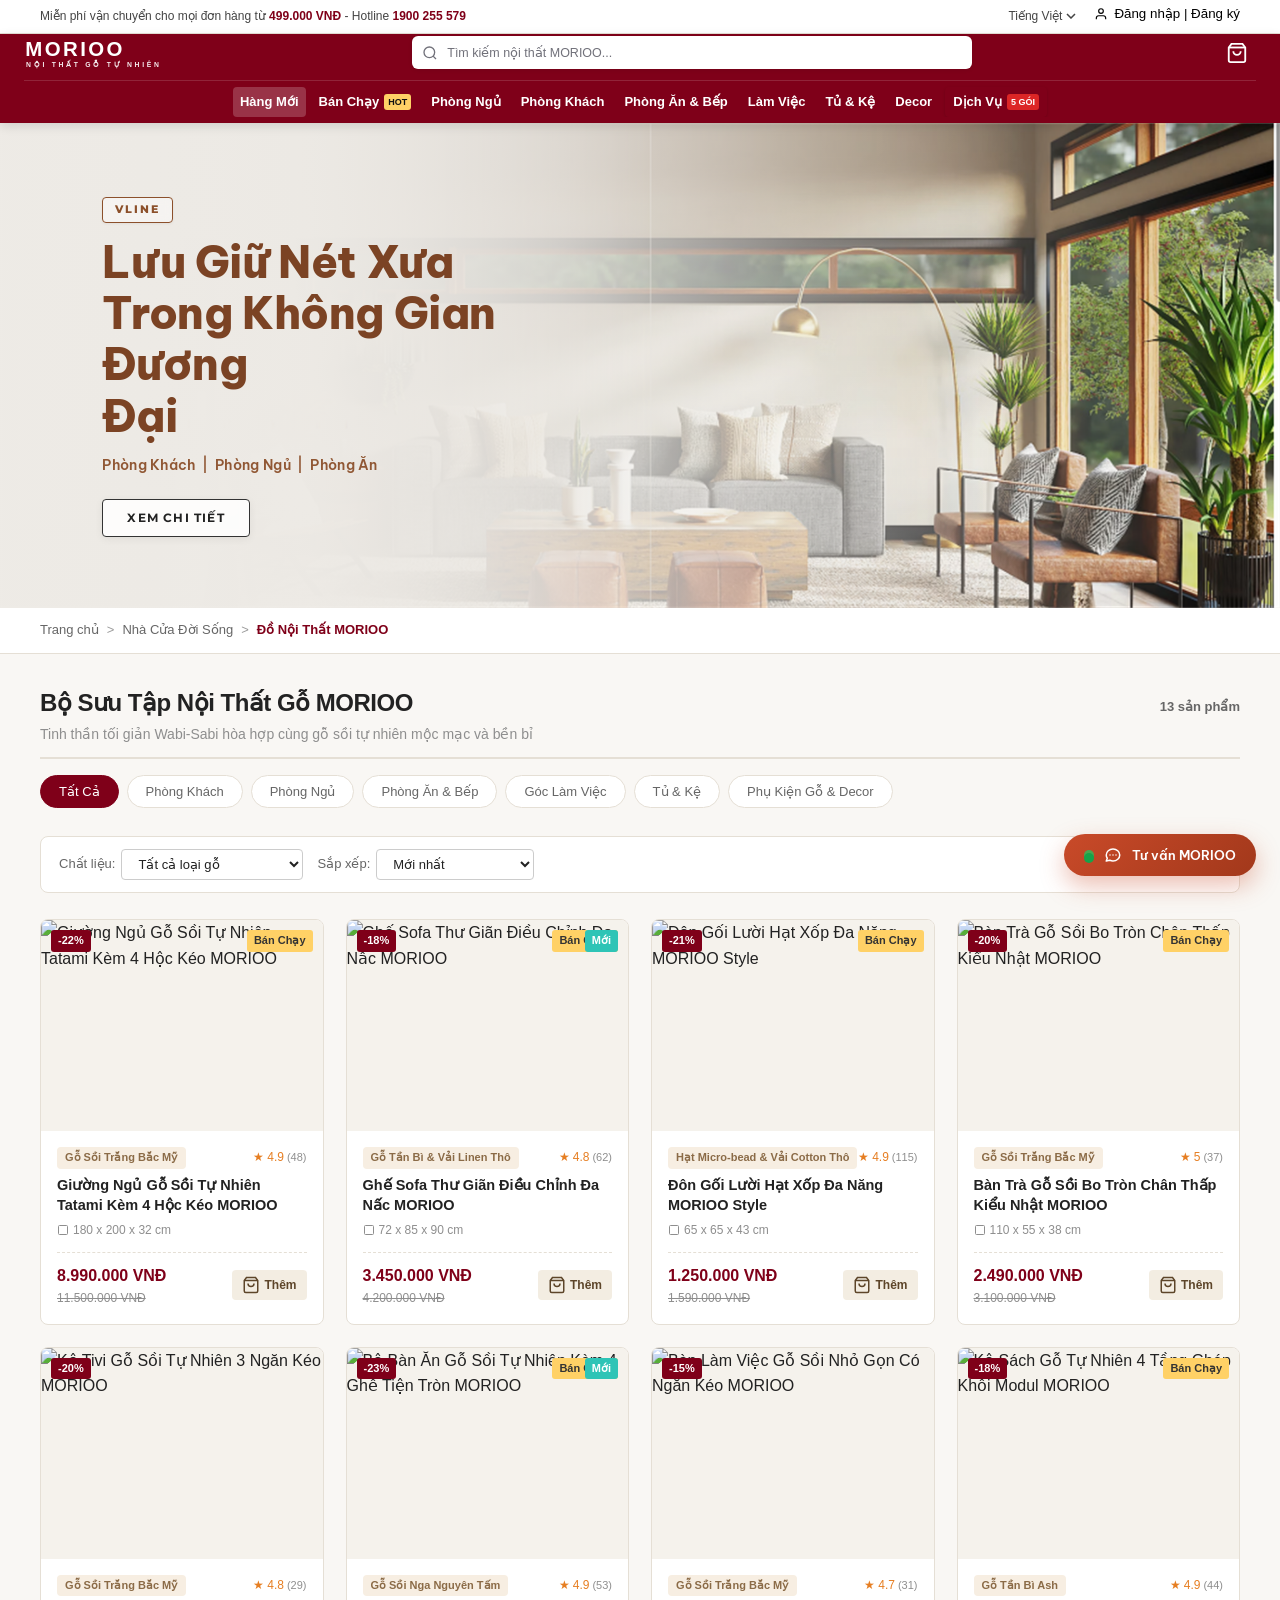
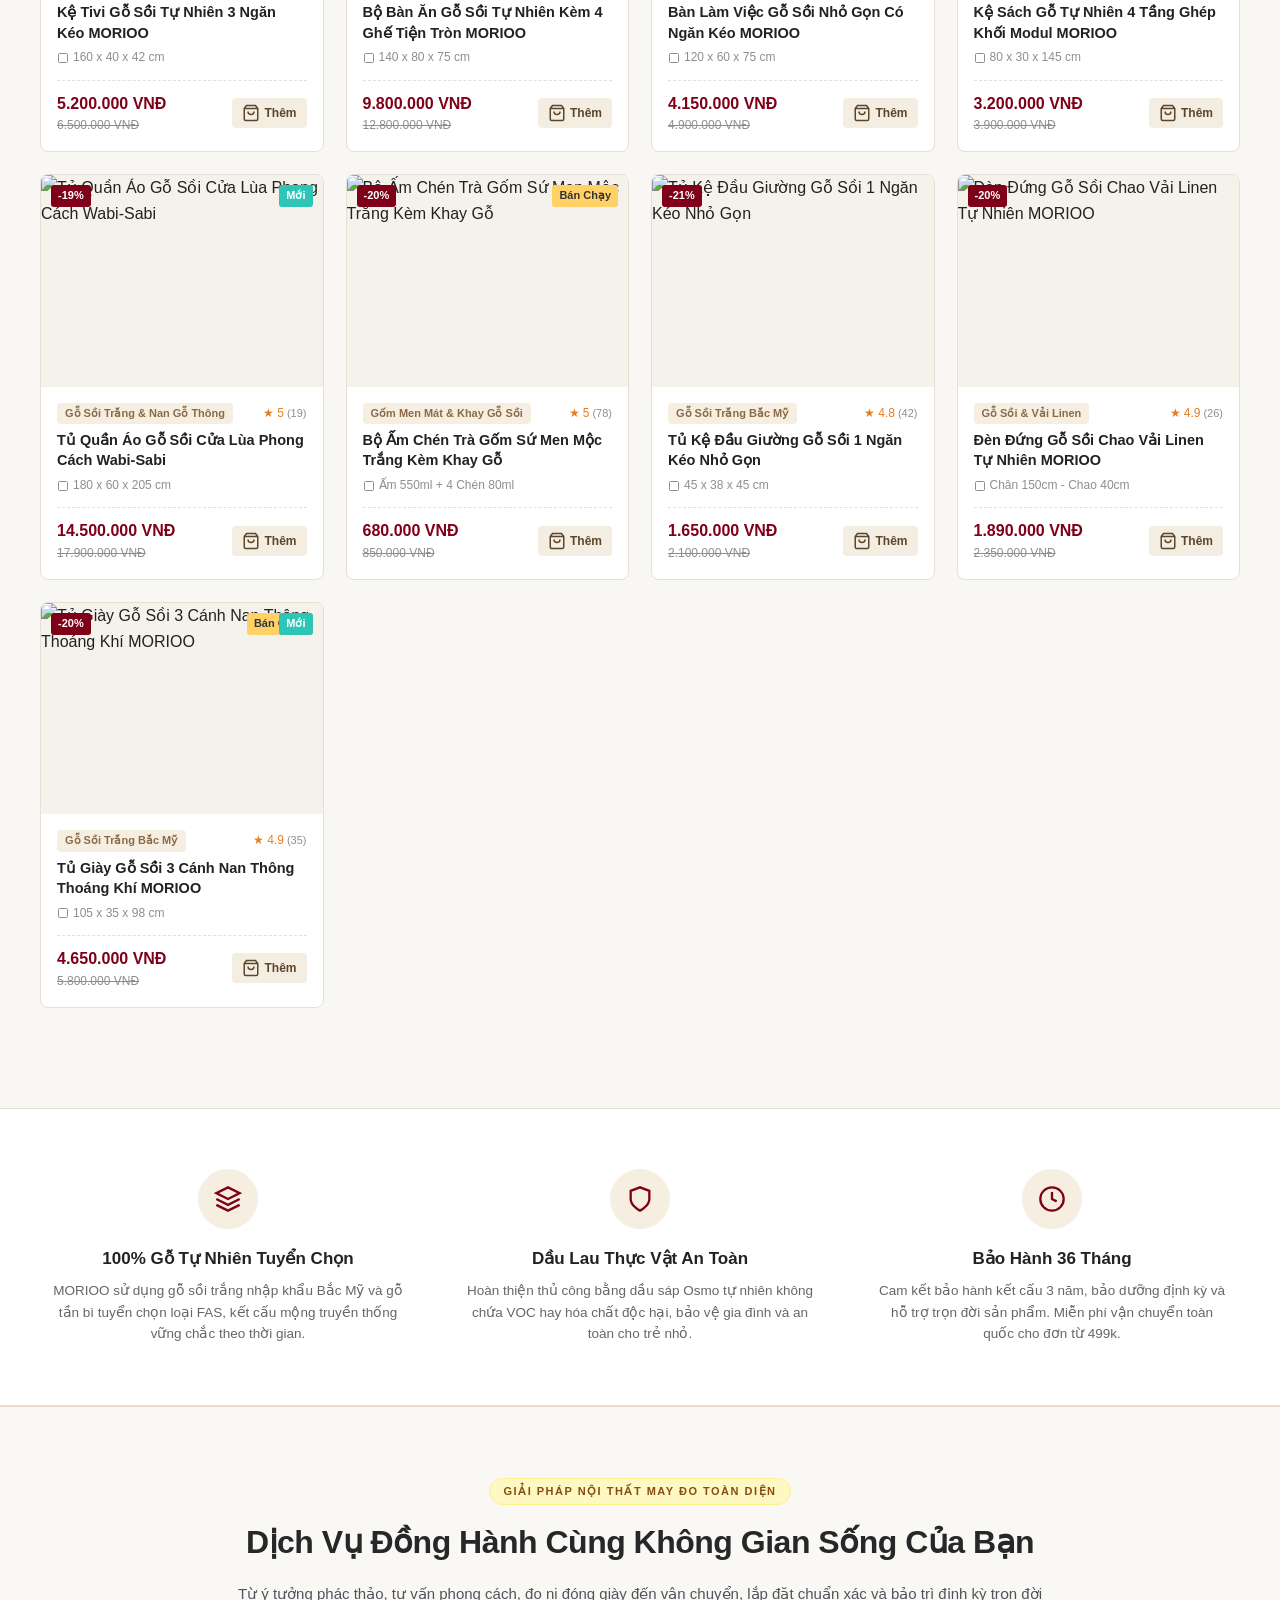
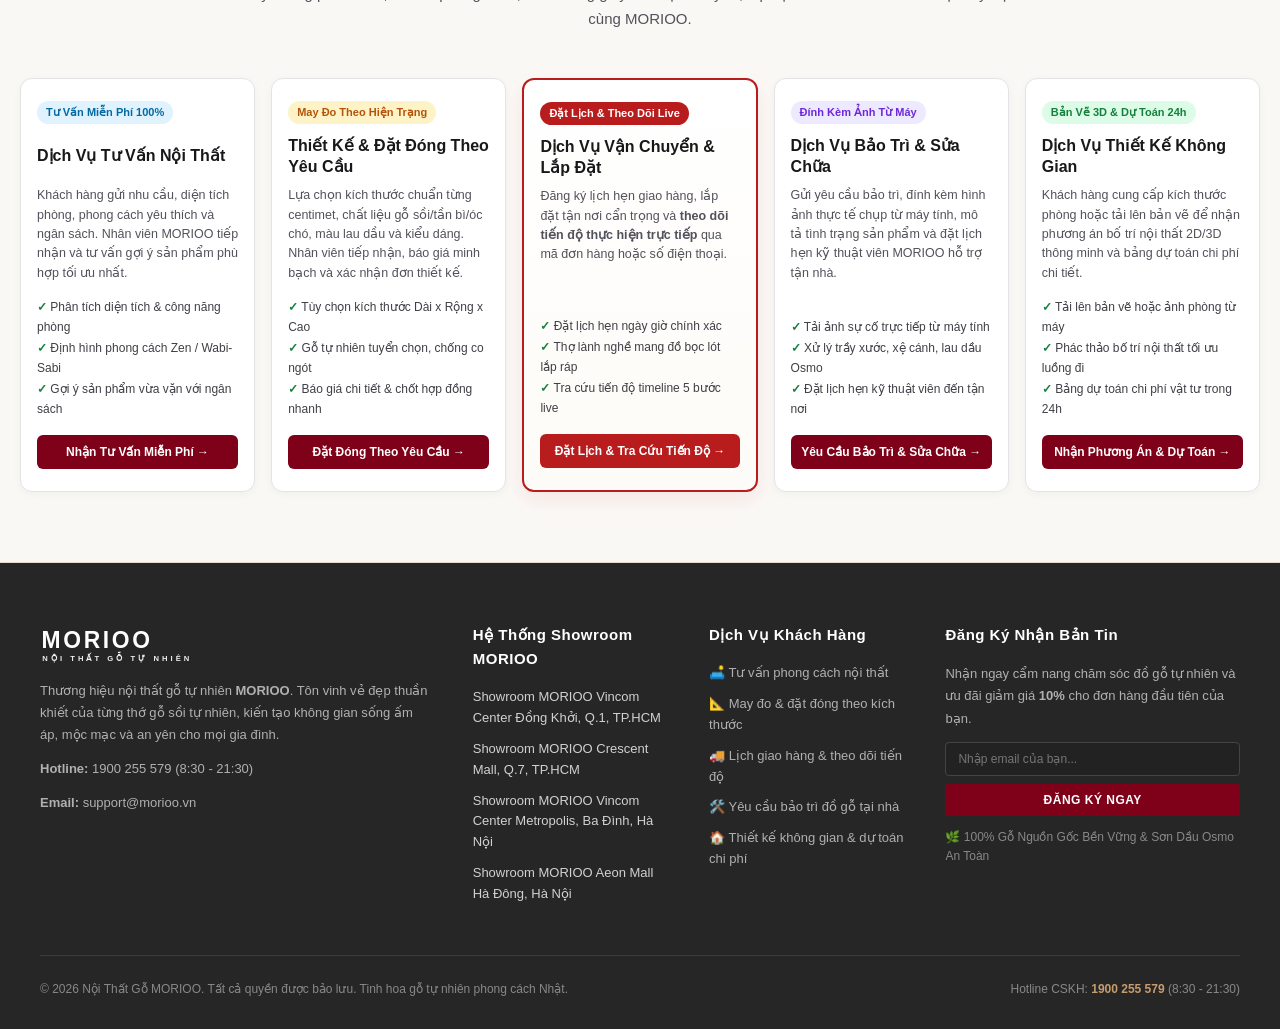
==== commit 96ef83e7: "style: remove cartoon and AI-like emoji icons from service cards, header, and modal" ====
--- a/index.html
+++ b/index.html
@@ -99,7 +99,7 @@
                     <li><a href="#catalog" class="nav-link-item" data-category="lam-viec">Làm Việc</a></li>
                     <li><a href="#catalog" class="nav-link-item" data-category="tu-ke">Tủ & Kệ</a></li>
                     <li><a href="#catalog" class="nav-link-item" data-category="decor">Decor</a></li>
-                    <li><a href="#servicesSection" class="nav-link-item nav-services-pill">🛎️ Dịch Vụ <span class="badge-hot" style="background:#dc2626; color:#fff;">5 GÓI</span></a></li>
+                    <li><a href="#servicesSection" class="nav-link-item nav-services-pill">Dịch Vụ <span class="badge-hot" style="background:#dc2626; color:#fff;">5 GÓI</span></a></li>
                 </ul>
             </nav>
 
@@ -291,7 +291,7 @@
         <div class="container" style="max-width: 1540px; width: 100%;">
             <div style="text-align: center; max-width: 820px; margin: 0 auto 46px;">
                 <span style="display:inline-block; font-size:11px; font-weight:800; letter-spacing:1.5px; text-transform:uppercase; color:#854d0e; background:#fef9c3; border:1px solid #fef08a; padding:4px 14px; border-radius:20px; margin-bottom:12px;">
-                    ✨ GIẢI PHÁP NỘI THẤT MAY ĐO TOÀN DIỆN
+                    GIẢI PHÁP NỘI THẤT MAY ĐO TOÀN DIỆN
                 </span>
                 <h2 style="font-size: 32px; font-weight: 800; color: #27272a; margin-bottom: 12px; letter-spacing: -0.5px;">
                     Dịch Vụ Đồng Hành Cùng Không Gian Sống Của Bạn
@@ -304,8 +304,7 @@
             <div class="services-suite-grid">
                                                 <!-- Dịch vụ 1: Tư vấn nội thất -->
                 <div class="service-suite-card">
-                    <div class="svc-icon">🛋️</div>
-                    <span class="svc-tag" style="color:#0369a1; background:#e0f2fe;">
+                                        <span class="svc-tag" style="color:#0369a1; background:#e0f2fe;">
                         Tư Vấn Miễn Phí 100%
                     </span>
                     <h3 class="svc-title">Dịch Vụ Tư Vấn Nội Thất</h3>
@@ -324,8 +323,7 @@
 
                 <!-- Dịch vụ 2: Thiết kế và đặt đóng theo yêu cầu -->
                 <div class="service-suite-card">
-                    <div class="svc-icon">📐</div>
-                    <span class="svc-tag" style="color:#b45309; background:#fef3c7;">
+                                        <span class="svc-tag" style="color:#b45309; background:#fef3c7;">
                         May Đo Theo Hiện Trạng
                     </span>
                     <h3 class="svc-title">Thiết Kế & Đặt Đóng Theo Yêu Cầu</h3>
@@ -344,8 +342,7 @@
 
                 <!-- Dịch vụ 3: Vận chuyển và lắp đặt -->
                 <div class="service-suite-card highlighted">
-                    <div class="svc-icon">🚚</div>
-                    <span class="svc-tag" style="color:#fff; background:#b91c1c;">
+                                        <span class="svc-tag" style="color:#fff; background:#b91c1c;">
                         Đặt Lịch & Theo Dõi Live
                     </span>
                     <h3 class="svc-title">Dịch Vụ Vận Chuyển & Lắp Đặt</h3>
@@ -364,8 +361,7 @@
 
                 <!-- Dịch vụ 4: Bảo trì và sửa chữa -->
                 <div class="service-suite-card">
-                    <div class="svc-icon">🛠️</div>
-                    <span class="svc-tag" style="color:#6d28d9; background:#ede9fe;">
+                                        <span class="svc-tag" style="color:#6d28d9; background:#ede9fe;">
                         Đính Kèm Ảnh Từ Máy
                     </span>
                     <h3 class="svc-title">Dịch Vụ Bảo Trì & Sửa Chữa</h3>
@@ -384,8 +380,7 @@
 
                 <!-- Dịch vụ 5: Thiết kế không gian -->
                 <div class="service-suite-card">
-                    <div class="svc-icon">🏠</div>
-                    <span class="svc-tag" style="color:#15803d; background:#dcfce7;">
+                                        <span class="svc-tag" style="color:#15803d; background:#dcfce7;">
                         Bản Vẽ 3D & Dự Toán 24h
                     </span>
                     <h3 class="svc-title">Dịch Vụ Thiết Kế Không Gian</h3>
@@ -400,7 +395,7 @@
                     <button type="button" onclick="window.openServiceModal('thiet-ke-khong-gian')" class="btn-brand-primary svc-btn">
                         Nhận Phương Án & Dự Toán →
                     </button>
-                </div></div>
+                </div>
             </div>
         </div>
     </section>
@@ -1068,7 +1063,7 @@
             <!-- Header bar -->
             <div style="background:#7f1d1d; color:#fff; padding:18px 24px; display:flex; justify-content:space-between; align-items:center;">
                 <div style="display:flex; align-items:center; gap:10px;">
-                    <span style="font-size:24px;">🛎️</span>
+                    
                     <div>
                         <h2 style="font-size:18px; font-weight:800; margin:0; color:#fff;">Dịch Vụ Khách Hàng MORIOO</h2>
                         <p style="font-size:12px; color:#fecaca; margin:0;">Cam kết phản hồi & tư vấn tận tâm trong vòng 30 - 60 phút</p>
@@ -1080,19 +1075,19 @@
             <!-- Tab Buttons Bar -->
             <div style="display:flex; background:#f4f4f5; border-bottom:1px solid #e4e4e7; overflow-x:auto; padding:0 8px;">
                 <button type="button" class="svc-tab-btn active" data-tab="svcTabConsult" onclick="window.switchServiceModalTab('svcTabConsult')" style="padding:12px 16px; border:none; background:none; font-size:13px; font-weight:700; color:#18181b; border-bottom:3px solid #7f1d1d; cursor:pointer; white-space:nowrap; display:flex; align-items:center; gap:6px;">
-                    <span>🛋️</span><span>Tư Vấn Nội Thất</span>
+                    <span>Tư Vấn Nội Thất</span>
                 </button>
                 <button type="button" class="svc-tab-btn" data-tab="svcTabCustom" onclick="window.switchServiceModalTab('svcTabCustom')" style="padding:12px 16px; border:none; background:none; font-size:13px; font-weight:600; color:#71717a; border-bottom:3px solid transparent; cursor:pointer; white-space:nowrap; display:flex; align-items:center; gap:6px;">
-                    <span>📐</span><span>Đặt Đóng Theo Yêu Cầu</span>
+                    <span>Đặt Đóng Theo Yêu Cầu</span>
                 </button>
                 <button type="button" class="svc-tab-btn" data-tab="svcTabDelivery" onclick="window.switchServiceModalTab('svcTabDelivery')" style="padding:12px 16px; border:none; background:none; font-size:13px; font-weight:600; color:#71717a; border-bottom:3px solid transparent; cursor:pointer; white-space:nowrap; display:flex; align-items:center; gap:6px;">
-                    <span>🚚</span><span>Vận Chuyển & Tiến Độ</span>
+                    <span>Vận Chuyển & Tiến Độ</span>
                 </button>
                 <button type="button" class="svc-tab-btn" data-tab="svcTabMaint" onclick="window.switchServiceModalTab('svcTabMaint')" style="padding:12px 16px; border:none; background:none; font-size:13px; font-weight:600; color:#71717a; border-bottom:3px solid transparent; cursor:pointer; white-space:nowrap; display:flex; align-items:center; gap:6px;">
-                    <span>🛠️</span><span>Bảo Trì & Sửa Chữa</span>
+                    <span>Bảo Trì & Sửa Chữa</span>
                 </button>
                 <button type="button" class="svc-tab-btn" data-tab="svcTabSpace" onclick="window.switchServiceModalTab('svcTabSpace')" style="padding:12px 16px; border:none; background:none; font-size:13px; font-weight:600; color:#71717a; border-bottom:3px solid transparent; cursor:pointer; white-space:nowrap; display:flex; align-items:center; gap:6px;">
-                    <span>🏠</span><span>Thiết Kế Không Gian</span>
+                    <span>Thiết Kế Không Gian</span>
                 </button>
             </div>
 
@@ -1103,7 +1098,7 @@
                 <!-- ========================================== -->
                 <div class="svc-tab-pane active" id="svcTabConsult">
                     <div style="background:#f0f9ff; border:1px solid #bae6fd; border-radius:8px; padding:12px 16px; margin-bottom:20px; font-size:12.5px; color:#0369a1; line-height:1.6;">
-                        💡 <strong>Chuyên gia MORIOO hỗ trợ:</strong> Hãy gửi gắm diện tích và sở thích của bạn. Chuyên viên thiết kế sẽ liên hệ để tư vấn trực tiếp và gửi phối cảnh gợi ý sản phẩm phù hợp hoàn toàn miễn phí.
+                        <strong>Chuyên gia MORIOO hỗ trợ:</strong> Hãy gửi gắm diện tích và sở thích của bạn. Chuyên viên thiết kế sẽ liên hệ để tư vấn trực tiếp và gửi phối cảnh gợi ý sản phẩm phù hợp hoàn toàn miễn phí.
                     </div>
                     <form onsubmit="window.handleServiceFormSubmit(event, 'tu-van')">
                         <div style="display:grid; grid-template-columns:1fr 1fr; gap:16px; margin-bottom:14px;">
@@ -1173,7 +1168,7 @@
                 <!-- ========================================== -->
                 <div class="svc-tab-pane" id="svcTabCustom" style="display:none;">
                     <div style="background:#fffbeb; border:1px solid #fde68a; border-radius:8px; padding:12px 16px; margin-bottom:20px; font-size:12.5px; color:#92400e; line-height:1.6;">
-                        🪵 <strong>Xưởng Mộc Thủ Công MORIOO:</strong> Đóng chuẩn chỉnh theo kích thước riêng biệt của căn phòng. Sử dụng 100% gỗ nhập khẩu loại FAS và mộng gỗ truyền thống không cong vênh.
+                        <strong>Xưởng Mộc Thủ Công MORIOO:</strong> Đóng chuẩn chỉnh theo kích thước riêng biệt của căn phòng. Sử dụng 100% gỗ nhập khẩu loại FAS và mộng gỗ truyền thống không cong vênh.
                     </div>
                     <form onsubmit="window.handleServiceFormSubmit(event, 'dat-dong')">
                         <div style="display:grid; grid-template-columns:1fr 1fr; gap:16px; margin-bottom:14px;">
@@ -1245,17 +1240,17 @@
                     <!-- Sub-toggle giữa Đăng ký và Tra cứu -->
                     <div style="display:flex; justify-content:center; gap:8px; margin-bottom:20px;">
                         <button type="button" id="btnSubDeliveryRegister" onclick="window.toggleDeliverySubTab('register')" style="padding:8px 18px; border-radius:20px; font-size:12.5px; font-weight:700; border:none; cursor:pointer; background:#7f1d1d; color:#fff;">
-                            🚚 1. Đăng Ký Lịch Giao & Lắp Đặt
+                            1. Đăng Ký Lịch Giao & Lắp Đặt
                         </button>
                         <button type="button" id="btnSubDeliveryTracking" onclick="window.toggleDeliverySubTab('tracking')" style="padding:8px 18px; border-radius:20px; font-size:12.5px; font-weight:700; border:1px solid #d4d4d8; cursor:pointer; background:#f4f4f5; color:#52525b;">
-                            🔍 2. Tra Cứu Tiến Độ Thực Hiện
+                            2. Tra Cứu Tiến Độ Thực Hiện
                         </button>
                     </div>
 
                     <!-- Sub-pane 1: Đăng ký lịch giao hàng & lắp đặt -->
                     <div id="subPaneDeliveryRegister">
                         <div style="background:#fef2f2; border:1px solid #fecaca; border-radius:8px; padding:12px 16px; margin-bottom:18px; font-size:12.5px; color:#991b1b; line-height:1.6;">
-                            🚛 <strong>Đội Vận Chuyển Chuyên Nghiệp:</strong> Xe tải chuyên dụng bọc lót nệm mút cẩn thận, đội ngũ thợ lành nghề mang đồ nghề lắp đặt hoàn thiện và dọn sạch rác trước khi bàn giao.
+                            <strong>Đội Vận Chuyển Chuyên Nghiệp:</strong> Xe tải chuyên dụng bọc lót nệm mút cẩn thận, đội ngũ thợ lành nghề mang đồ nghề lắp đặt hoàn thiện và dọn sạch rác trước khi bàn giao.
                         </div>
                         <form onsubmit="window.handleServiceFormSubmit(event, 'van-chuyen')">
                             <div style="display:grid; grid-template-columns:1fr 1fr; gap:16px; margin-bottom:14px;">
@@ -1330,20 +1325,20 @@
                     <!-- Sub-pane 2: Tra cứu tiến độ thực hiện -->
                     <div id="subPaneDeliveryTracking" style="display:none;">
                         <div style="background:#faf5ff; border:1px solid #e9d5ff; border-radius:8px; padding:12px 16px; margin-bottom:18px; font-size:12.5px; color:#6b21a8; line-height:1.6;">
-                            📡 <strong>Tra Cứu Trực Tuyến Live:</strong> Nhập mã đơn hàng (VD: <code>MR-849201</code>), mã yêu cầu dịch vụ (VD: <code>DV-VC-xxxx</code>) hoặc Số điện thoại để xem ngay tiến độ vận chuyển & lắp đặt.
+                            <strong>Tra Cứu Trực Tuyến Live:</strong> Nhập mã đơn hàng (VD: <code>MR-849201</code>), mã yêu cầu dịch vụ (VD: <code>DV-VC-xxxx</code>) hoặc Số điện thoại để xem ngay tiến độ vận chuyển & lắp đặt.
                         </div>
 
                         <div style="display:flex; gap:10px; margin-bottom:20px;">
                             <input type="text" id="trackingQueryInput" placeholder="Nhập Mã đơn hàng (MR-...) hoặc Mã dịch vụ hoặc Số điện thoại..." style="flex-grow:1; padding:11px 14px; border:1.5px solid #d4d4d8; border-radius:8px; font-size:13.5px; outline:none;">
                             <button type="button" onclick="window.executeLiveTracking()" class="btn-brand-primary" style="padding:11px 22px; border-radius:8px; font-size:13px; font-weight:700; background:#7f1d1d; white-space:nowrap;">
-                                🔍 Tra Cứu Ngay
+                                Tra Cứu Ngay
                             </button>
                         </div>
 
                         <!-- Tracking Result Container -->
                         <div id="trackingResultArea">
                             <div style="text-align:center; padding:30px 20px; color:#71717a; border:2px dashed #e4e4e7; border-radius:10px;">
-                                <span style="font-size:36px; display:block; margin-bottom:8px;">📦</span>
+                                
                                 <strong>Vui lòng nhập mã đơn hoặc số điện thoại để tra cứu tiến độ.</strong>
                                 <p style="font-size:12px; margin-top:4px; color:#a1a1aa;">Mã đơn hàng được gửi vào SMS/Zalo khi quý khách đặt hàng thành công.</p>
                             </div>
@@ -1356,7 +1351,7 @@
                 <!-- ========================================== -->
                 <div class="svc-tab-pane" id="svcTabMaint" style="display:none;">
                     <div style="background:#f5f3ff; border:1px solid #ddd6fe; border-radius:8px; padding:12px 16px; margin-bottom:20px; font-size:12.5px; color:#5b21b6; line-height:1.6;">
-                        🔧 <strong>Bảo Trì Chuyên Sâu Tận Nơi:</strong> Bảo dưỡng làm mới gỗ, xử lý trầy xước, cân chỉnh bản lề ray trượt và lau dầu Osmo thực vật giúp đồ gỗ luôn bóng mịn như mới.
+                        <strong>Bảo Trì Chuyên Sâu Tận Nơi:</strong> Bảo dưỡng làm mới gỗ, xử lý trầy xước, cân chỉnh bản lề ray trượt và lau dầu Osmo thực vật giúp đồ gỗ luôn bóng mịn như mới.
                     </div>
                     <form onsubmit="window.handleServiceFormSubmit(event, 'bao-tri')">
                         <div style="display:grid; grid-template-columns:1fr 1fr; gap:16px; margin-bottom:14px;">
@@ -1390,12 +1385,12 @@
                         <!-- UPLOAD HÌNH ẢNH SẢN PHẨM TỪ MÁY TÍNH -->
                         <div style="margin-bottom:16px;">
                             <label style="display:block; font-size:12.5px; font-weight:700; margin-bottom:6px; color:#27272a;">
-                                📷 Đính kèm hình ảnh thực tế sản phẩm từ máy tính (Khuyên dùng)
+                                Đính kèm hình ảnh thực tế sản phẩm từ máy tính (Khuyên dùng)
                             </label>
                             
                             <div id="maintDropzone" style="border:2px dashed #cbd5e1; border-radius:8px; padding:18px; text-align:center; background:#f8fafc; cursor:pointer;" onclick="document.getElementById('maintFileInput').click()">
                                 <input type="file" id="maintFileInput" accept="image/*" style="display:none;" onchange="window.handleMaintFileSelected(event)">
-                                <div style="font-size:26px; margin-bottom:6px;">📤</div>
+                                <div style="margin-bottom:6px;"><svg width="28" height="28" fill="none" stroke="#64748b" stroke-width="1.8" viewBox="0 0 24 24"><path d="M21 15v4a2 2 0 0 1-2 2H5a2 2 0 0 1-2-2v-4M17 8l-5-5-5 5M12 3v12"/></svg></div>
                                 <div style="font-size:13px; font-weight:600; color:#334155;">Nhấn để chọn ảnh từ máy tính hoặc điện thoại</div>
                                 <div style="font-size:11.5px; color:#64748b; margin-top:2px;">Hỗ trợ PNG, JPG, JPEG (Tự động nén mượt mà)</div>
                             </div>
@@ -1435,7 +1430,7 @@
                 <!-- ========================================== -->
                 <div class="svc-tab-pane" id="svcTabSpace" style="display:none;">
                     <div style="background:#f0fdf4; border:1px solid #bbf7d0; border-radius:8px; padding:12px 16px; margin-bottom:20px; font-size:12.5px; color:#166534; line-height:1.6;">
-                        📐 <strong>Phương Án Thiết Kế & Dự Toán Toàn Diện:</strong> Gửi bản vẽ CAD/PDF hoặc ảnh chụp mặt bằng. Kiến trúc sư MORIOO sẽ lên phương án bố trí nội thất 2D/3D và lập bảng dự toán chi phí chi tiết trong 24h.
+                        <strong>Phương Án Thiết Kế & Dự Toán Toàn Diện:</strong> Gửi bản vẽ CAD/PDF hoặc ảnh chụp mặt bằng. Kiến trúc sư MORIOO sẽ lên phương án bố trí nội thất 2D/3D và lập bảng dự toán chi phí chi tiết trong 24h.
                     </div>
                     <form onsubmit="window.handleServiceFormSubmit(event, 'thiet-ke-khong-gian')">
                         <div style="display:grid; grid-template-columns:1fr 1fr; gap:16px; margin-bottom:14px;">
@@ -1469,12 +1464,12 @@
                         <!-- UPLOAD BẢN VẼ MẶT BẰNG HOẶC ẢNH PHÒNG TỪ MÁY TÍNH -->
                         <div style="margin-bottom:16px;">
                             <label style="display:block; font-size:12.5px; font-weight:700; margin-bottom:6px; color:#27272a;">
-                                📐 Tải lên bản vẽ mặt bằng hoặc ảnh hiện trạng từ máy tính *
+                                Tải lên bản vẽ mặt bằng hoặc ảnh hiện trạng từ máy tính *
                             </label>
                             
                             <div id="spaceDropzone" style="border:2px dashed #94a3b8; border-radius:8px; padding:18px; text-align:center; background:#f8fafc; cursor:pointer;" onclick="document.getElementById('spaceFileInput').click()">
                                 <input type="file" id="spaceFileInput" accept="image/*" style="display:none;" onchange="window.handleSpaceFileSelected(event)">
-                                <div style="font-size:26px; margin-bottom:6px;">📑</div>
+                                <div style="margin-bottom:6px;"><svg width="28" height="28" fill="none" stroke="#64748b" stroke-width="1.8" viewBox="0 0 24 24"><path d="M14 2H6a2 2 0 0 0-2 2v16a2 2 0 0 0 2 2h12a2 2 0 0 0 2-2V8z"/><polyline points="14 2 14 8 20 8"/><line x1="16" y1="13" x2="8" y2="13"/><line x1="16" y1="17" x2="8" y2="17"/><polyline points="10 9 9 9 8 9"/></svg></div>
                                 <div style="font-size:13px; font-weight:600; color:#1e293b;">Bấm vào đây để tải file bản vẽ / ảnh từ máy</div>
                                 <div style="font-size:11.5px; color:#64748b; margin-top:2px;">Ảnh chụp mặt bằng hoặc sơ đồ phác thảo tay</div>
                             </div>
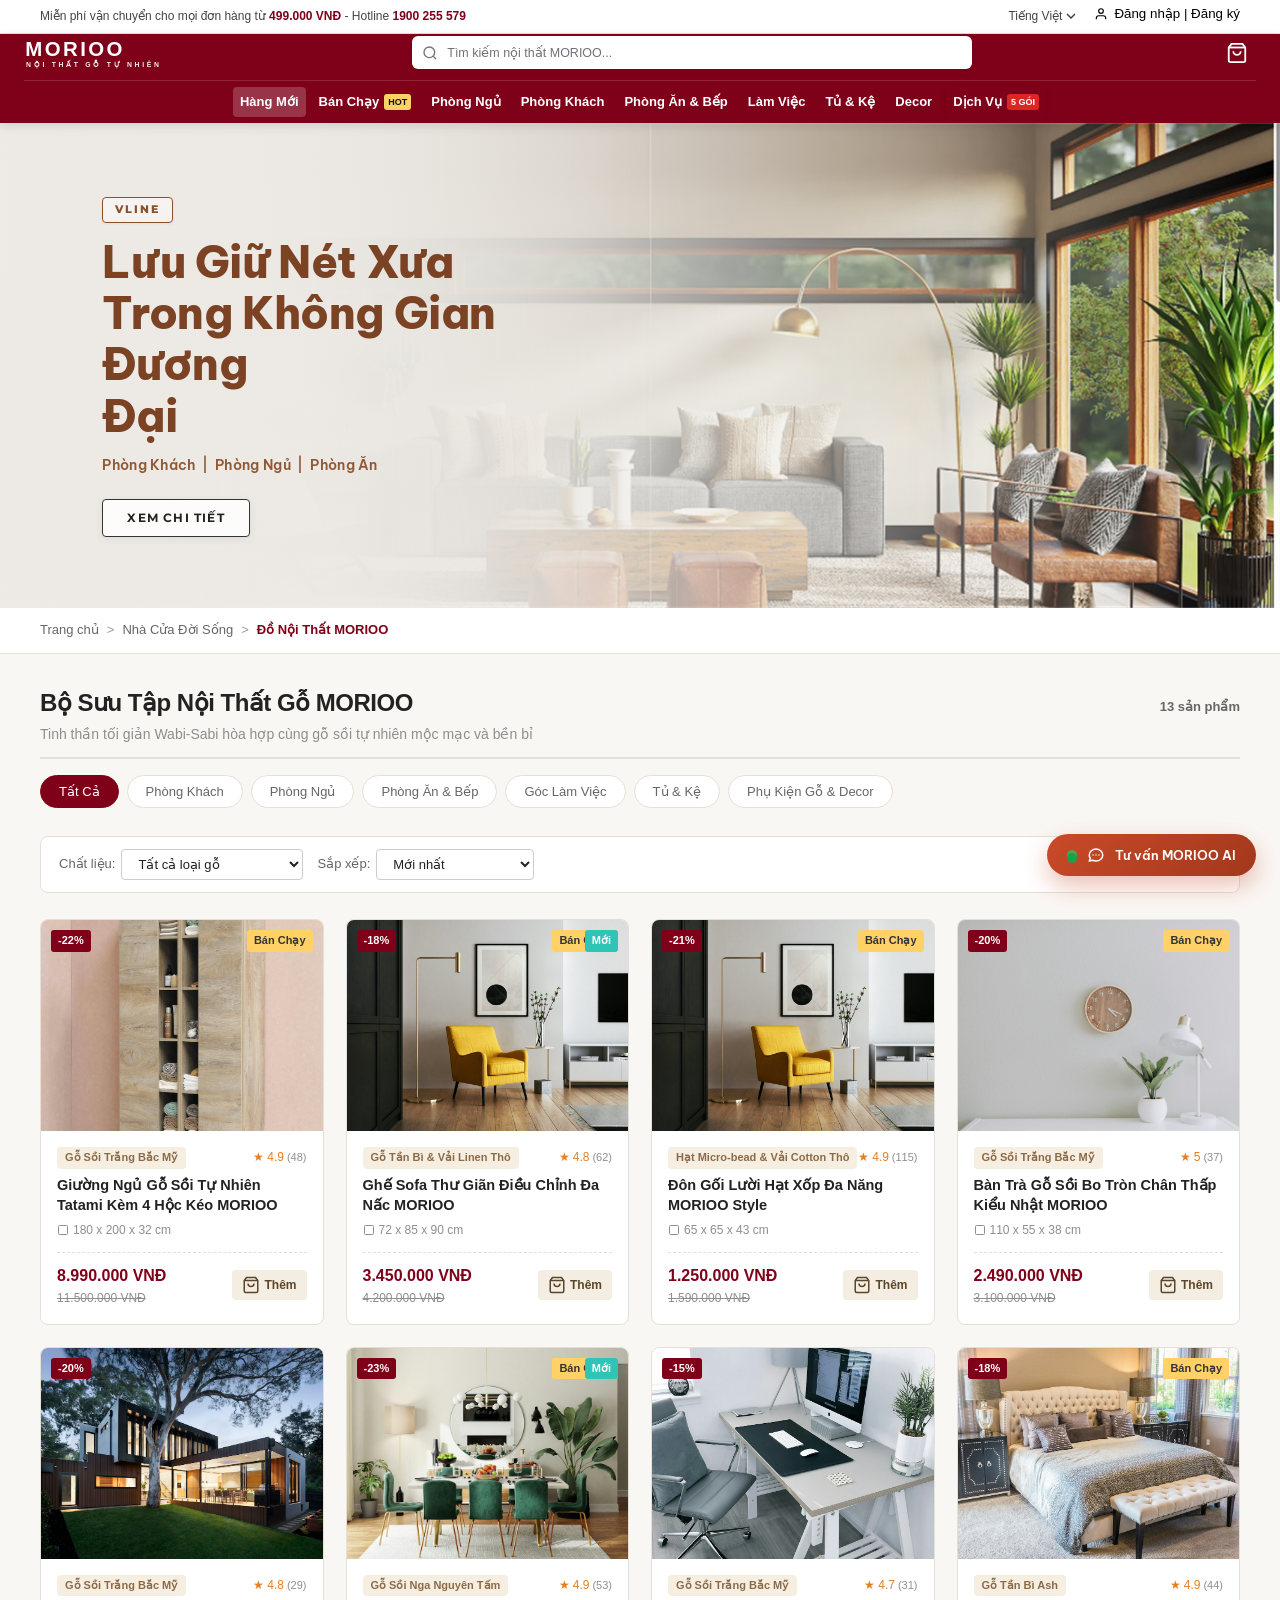
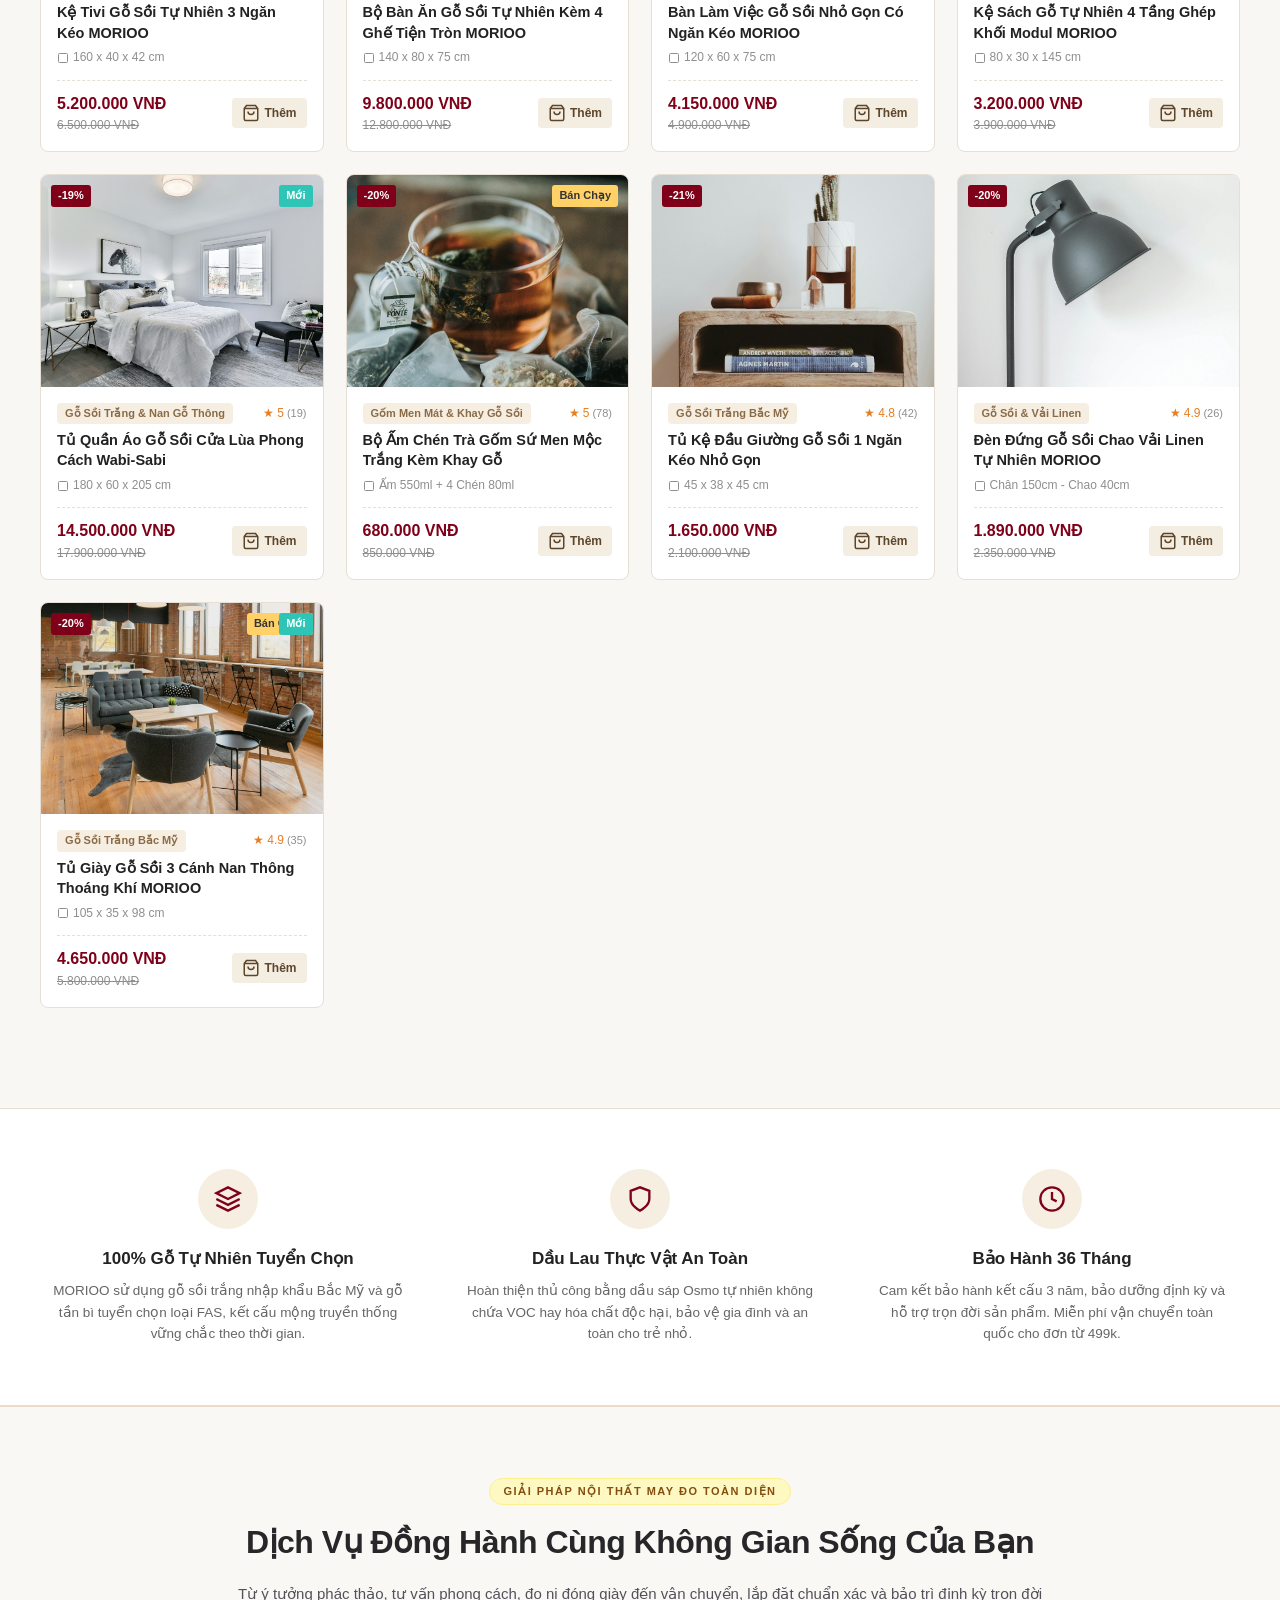
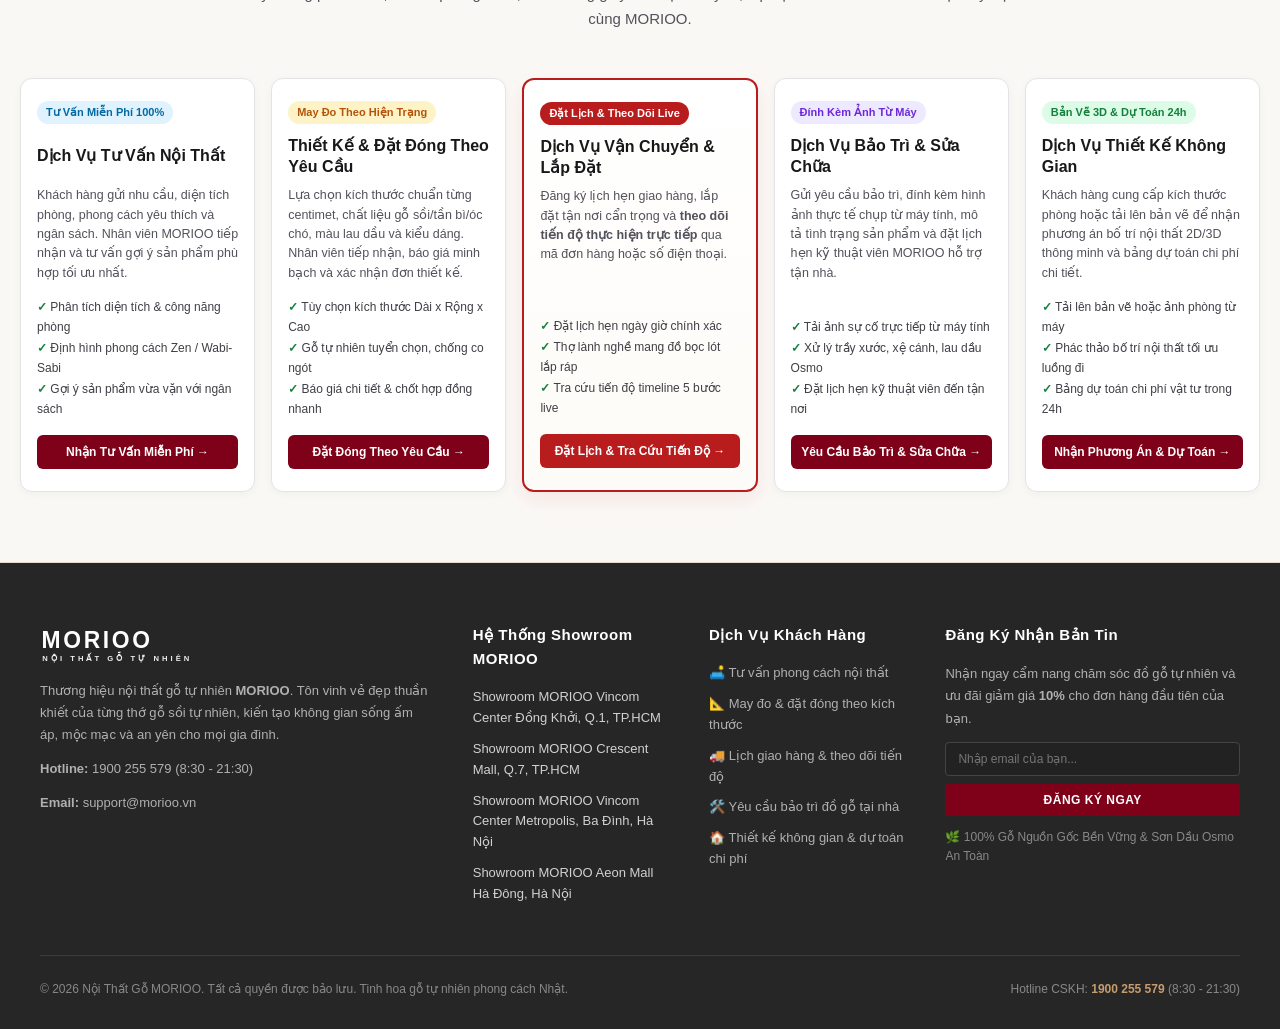
==== commit 53ee5a4d: "feat: sync chatbot, Gemini 3.8 Flash, product images, and Vercel routing" ====
--- a/index.html
+++ b/index.html
@@ -1518,8 +1518,276 @@
          ============================================================================== -->
     <div id="toastNotification" class="toast-msg"></div>
 
+    <!-- Fallback & Standalone Bridge for Customer Services (Works on both http:// and file:///) -->
+    <script>
+      (function() {
+        const SUPABASE_URL = "https://vkhgbegximfhecwgfyow.supabase.co";
+        const SUPABASE_KEY = "eyJhbGciOiJIUzI1NiIsInR5cCI6IkpXVCJ9.eyJpc3MiOiJzdXBhYmFzZSIsInJlZiI6InZraGdiZWd4aW1maGVjd2dmeW93Iiwicm9sZSI6ImFub24iLCJpYXQiOjE3OTMyNTI2MzgsImV4cCI6MjEwODgyODYzOH0.2I9pGf1a1NoCoaxnJElWSCO41NGoP6MNMDWLoOHaaJo";
+
+        if (!window.openServiceModal) {
+          window.openServiceModal = function(serviceType = "tu-van") {
+            const modal = document.getElementById("serviceModal");
+            if (!modal) return;
+            modal.classList.add("active");
+            modal.style.display = "flex";
+            modal.style.opacity = "1";
+            modal.style.visibility = "visible";
+            modal.style.pointerEvents = "auto";
+            document.body.style.overflow = "hidden";
+            const typeToTab = {
+              "tu-van": "svcTabConsult",
+              "dat-dong": "svcTabCustom",
+              "van-chuyen": "svcTabDelivery",
+              "bao-tri": "svcTabMaint",
+              "thiet-ke-khong-gian": "svcTabSpace"
+            };
+            window.switchServiceModalTab(typeToTab[serviceType] || "svcTabConsult");
+          };
+        }
+
+        if (!window.closeServiceModal) {
+          window.closeServiceModal = function() {
+            const modal = document.getElementById("serviceModal");
+            if (modal) {
+              modal.classList.remove("active");
+              modal.style.display = "none";
+              modal.style.opacity = "0";
+              modal.style.visibility = "hidden";
+              modal.style.pointerEvents = "none";
+              document.body.style.overflow = "";
+            }
+          };
+        }
+
+        if (!window.switchServiceModalTab) {
+          window.switchServiceModalTab = function(tabId) {
+            document.querySelectorAll(".svc-tab-btn").forEach(btn => {
+              const isActive = btn.dataset.tab === tabId;
+              btn.classList.toggle("active", isActive);
+              btn.style.fontWeight = isActive ? "700" : "600";
+              btn.style.color = isActive ? "#18181b" : "#71717a";
+              btn.style.borderBottom = isActive ? "3px solid #7f1d1d" : "3px solid transparent";
+            });
+            document.querySelectorAll(".svc-tab-pane").forEach(pane => {
+              pane.style.display = pane.id === tabId ? "block" : "none";
+            });
+          };
+        }
+
+        const existingHandler = window.handleServiceFormSubmit;
+        window.handleServiceFormSubmit = async function(e, serviceType) {
+          if (existingHandler && typeof existingHandler === 'function') {
+            try {
+              await existingHandler(e, serviceType);
+              return;
+            } catch(ex) {
+              console.warn("Fallback to core submit:", ex);
+            }
+          }
+
+          e.preventDefault();
+          const form = e.target;
+          const formData = new FormData(form);
+          const details = {};
+          for (let [k, v] of formData.entries()) {
+            details[k] = v;
+          }
+
+          const prefixMap = {
+            'tu-van': 'DV-TV',
+            'dat-dong': 'DV-DD',
+            'van-chuyen': 'DV-VC',
+            'bao-tri': 'DV-BT',
+            'thiet-ke-khong-gian': 'DV-KG'
+          };
+          const prefix = prefixMap[serviceType] || 'DV-KH';
+          const code = prefix + '-' + Math.floor(100000 + Math.random() * 900000);
+
+          const payload = {
+            code: code,
+            service_type: serviceType,
+            customer_name: (details.customer_name || 'Khách hàng MORIOO').trim(),
+            customer_phone: (details.customer_phone || '').trim(),
+            customer_email: (details.customer_email || '').trim(),
+            address: details.shipping_address || details.support_address || details.project_address || '',
+            preferred_date: details.preferred_date || '',
+            preferred_time: details.preferred_time || '',
+            details: details,
+            image_url: '',
+            status: 'pending',
+            created_at: new Date().toISOString()
+          };
+
+          const submitBtn = form.querySelector('button[type="submit"]');
+          const originalText = submitBtn ? submitBtn.innerText : "Gửi";
+          if (submitBtn) {
+            submitBtn.disabled = true;
+            submitBtn.innerText = "⏳ Đang ghi nhận...";
+          }
+
+          // 1. Gửi trực tiếp lên Supabase Cloud
+          try {
+            await fetch(`${SUPABASE_URL}/rest/v1/service_requests`, {
+              method: 'POST',
+              headers: {
+                'apikey': SUPABASE_KEY,
+                'Authorization': `Bearer ${SUPABASE_KEY}`,
+                'Content-Type': 'application/json',
+                'Prefer': 'return=representation'
+              },
+              body: JSON.stringify(payload)
+            });
+            console.log("[Core Bridge] Đã lưu Supabase Cloud:", code);
+          } catch(e) {
+            console.warn("[Core Bridge] Supabase Cloud error:", e);
+          }
+
+          // 2. Gửi trực tiếp tới Flask Backend (/api/services -> SQLite morioo_store.db)
+          const apiEndpoints = ['/api/services', 'http://localhost:5000/api/services', 'http://127.0.0.1:5000/api/services'];
+          for (const ep of apiEndpoints) {
+            try {
+              const res = await fetch(ep, {
+                method: 'POST',
+                headers: { 'Content-Type': 'application/json' },
+                body: JSON.stringify(payload)
+              });
+              if (res.ok) {
+                console.log("[Core Bridge] Đã lưu Backend SQLite qua " + ep + ":", code);
+                break;
+              }
+            } catch(e) {}
+          }
+
+          // 3. Lưu vào LocalStorage
+          try {
+            const currentSvcs = JSON.parse(localStorage.getItem('morioo_service_requests') || '[]');
+            currentSvcs.unshift(payload);
+            localStorage.setItem('morioo_service_requests', JSON.stringify(currentSvcs));
+          } catch(e) {}
+
+          // 4. Nếu là vận chuyển, đính kèm vào đơn hàng
+          if (serviceType === 'van-chuyen') {
+            const ordCode = (details.order_code || '').trim();
+            const houseType = details.house_type || 'Tiêu chuẩn';
+            const installSvc = details.installation_service || 'Giao & Lắp đặt';
+            const delivNotes = details.delivery_notes || '';
+            const delivTag = `[Lịch Giao: ${payload.preferred_date} (${payload.preferred_time}) | ${houseType} | ${installSvc} | Mã DV: ${code}]${delivNotes ? ' [Ghi chú: ' + delivNotes + ']' : ''}`;
+
+            try {
+              const localOrders = JSON.parse(localStorage.getItem('morioo_orders') || '[]');
+              let matched = false;
+              localOrders.forEach(o => {
+                if ((ordCode && o.order_code === ordCode) || (payload.customer_phone && o.customer_phone === payload.customer_phone)) {
+                  matched = true;
+                  o.delivery_schedule = details;
+                  o.note = (o.note ? o.note.replace(/\[Lịch Giao:[^\]]+\]/g, '').trim() + ' ' : '') + delivTag;
+                }
+              });
+              if (!matched && ordCode && !['chưa có', 'chua co', 'none', '', 'null'].includes(ordCode.toLowerCase())) {
+                localOrders.unshift({
+                  id: 'ord-' + Date.now(),
+                  order_code: ordCode,
+                  customer_name: payload.customer_name,
+                  customer_phone: payload.customer_phone,
+                  customer_address: payload.address,
+                  shipping_address: payload.address,
+                  total_amount: 0,
+                  status: 'pending',
+                  note: delivTag,
+                  delivery_schedule: details,
+                  items: [],
+                  created_at: new Date().toISOString()
+                });
+              }
+              localStorage.setItem('morioo_orders', JSON.stringify(localOrders));
+
+              const ordBc = new BroadcastChannel('morioo_sync_channel');
+              ordBc.postMessage({ type: 'ORDER_UPDATED', order_code: ordCode, delivery: details, timestamp: Date.now() });
+              ordBc.postMessage({ type: 'ORDERS_CHANGED', timestamp: Date.now() });
+              setTimeout(() => ordBc.close(), 1000);
+            } catch(e) {}
+
+            if (ordCode && !['chưa có', 'chua co', 'none', '', 'null'].includes(ordCode.toLowerCase())) {
+              try {
+                await fetch(`${SUPABASE_URL}/rest/v1/orders?order_code=eq.${encodeURIComponent(ordCode)}`, {
+                  method: 'PATCH',
+                  headers: {
+                    'apikey': SUPABASE_KEY,
+                    'Authorization': `Bearer ${SUPABASE_KEY}`,
+                    'Content-Type': 'application/json'
+                  },
+                  body: JSON.stringify({ note: delivTag })
+                });
+              } catch(e) {}
+            }
+          }
+
+          try {
+            const bc = new BroadcastChannel('morioo_sync_channel');
+            bc.postMessage({ type: 'NEW_SERVICE_REQUEST', request: payload, timestamp: Date.now() });
+            setTimeout(() => bc.close(), 1000);
+          } catch(e) {}
+
+          form.reset();
+          if (submitBtn) {
+            submitBtn.disabled = false;
+            submitBtn.innerText = originalText;
+          }
+          window.closeServiceModal();
+
+          const typeTitles = {
+            'tu-van': 'Tư Vấn Nội Thất MORIOO',
+            'dat-dong': 'Đặt Đóng Theo Yêu Cầu',
+            'van-chuyen': 'Lịch Giao Hàng & Lắp Đặt',
+            'bao-tri': 'Bảo Trì & Sửa Chữa Đồ Gỗ',
+            'thiet-ke-khong-gian': 'Hồ Sơ Thiết Kế Không Gian'
+          };
+          const typeHandlers = {
+            'tu-van': 'Chuyên viên thiết kế MORIOO',
+            'dat-dong': 'Kỹ sư xưởng may đo MORIOO',
+            'van-chuyen': 'Đội Vận Chuyển & Điều Phối MORIOO',
+            'bao-tri': 'Kỹ thuật viên mộc MORIOO',
+            'thiet-ke-khong-gian': 'Kiến trúc sư không gian MORIOO'
+          };
+          const svcTitle = typeTitles[serviceType] || 'Dịch Vụ Khách Hàng';
+          const svcHandler = typeHandlers[serviceType] || 'Chuyên viên MORIOO';
+
+          const successDiv = document.createElement("div");
+          successDiv.innerHTML = `
+            <div id="serviceSuccessModal" style="position:fixed; inset:0; background:rgba(0,0,0,0.7); z-index:10000; display:flex; align-items:center; justify-content:center; padding:20px;">
+              <div style="background:#fff; border-radius:14px; max-width:480px; width:100%; padding:28px 24px; text-align:center; box-shadow:0 25px 50px rgba(0,0,0,0.3);">
+                <div style="width:64px; height:64px; background:#dcfce7; color:#15803d; border-radius:50%; display:flex; align-items:center; justify-content:center; font-size:32px; margin:0 auto 16px;">✓</div>
+                <h3 style="font-size:20px; font-weight:800; color:#18181b; margin:0 0 8px;">Đã Tiếp Nhận Thành Công!</h3>
+                <p style="font-size:13px; color:#52525b; line-height:1.6; margin:0 0 16px;">
+                  Cảm ơn quý khách <strong>${payload.customer_name}</strong>. MORIOO đã tiếp nhận yêu cầu <strong>${svcTitle}</strong> của bạn.
+                </p>
+                <div style="background:#faf5ff; border:1px solid #e9d5ff; border-radius:8px; padding:12px 16px; margin-bottom:18px;">
+                  <span style="font-size:11px; text-transform:uppercase; font-weight:700; color:#6b21a8;">Mã Tra Cứu Dịch Vụ Của Bạn:</span>
+                  <div style="font-size:22px; font-weight:900; color:#7e22ce; font-family:monospace; margin-top:4px;">${code}</div>
+                  <div style="font-size:11.5px; color:#71717a; margin-top:4px;">Lưu lại mã này để tra cứu tiến độ thực hiện bất kỳ lúc nào.</div>
+                </div>
+                <div style="background:#f4f4f5; border-radius:8px; padding:12px; font-size:12px; color:#3f3f46; text-align:left; margin-bottom:20px; line-height:1.6;">
+                  ⏱️ <strong>${svcHandler}</strong> sẽ liên hệ đến SĐT <strong>${payload.customer_phone}</strong> trong vòng <strong>30 - 60 phút</strong>.<br>
+                  • Hotline hỗ trợ trực tiếp 24/7: <strong style="color:#b91c1c;">1900 255 579</strong>
+                </div>
+                <div style="display:flex; gap:10px;">
+                  <button type="button" onclick="navigator.clipboard.writeText('${code}'); alert('Đã sao chép mã dịch vụ: ${code}');" style="flex:1; padding:10px; border:1px solid #d4d4d8; background:#fff; border-radius:6px; font-size:12.5px; font-weight:700; cursor:pointer;">
+                    📋 Sao Chép Mã
+                  </button>
+                  <button type="button" onclick="document.getElementById('serviceSuccessModal').remove();" class="btn-brand-primary" style="flex:1; padding:10px; border-radius:6px; font-size:12.5px; font-weight:700; background:#7f1d1d; color:#fff; border:none; cursor:pointer;">
+                    Hoàn Tất
+                  </button>
+                </div>
+              </div>
+            </div>
+          `;
+          document.body.appendChild(successDiv.firstElementChild);
+        };
+      })();
+    </script>
+
     <!-- Application Script (ES Module) -->
-    <script type="module" src="js/app.js?v=3.6"></script>
+    <script type="module" src="js/app.js?v=3.8"></script>
     <!-- AI Consultation Chat Widget -->
     <script src="js/chat.js"></script>
 </body>
